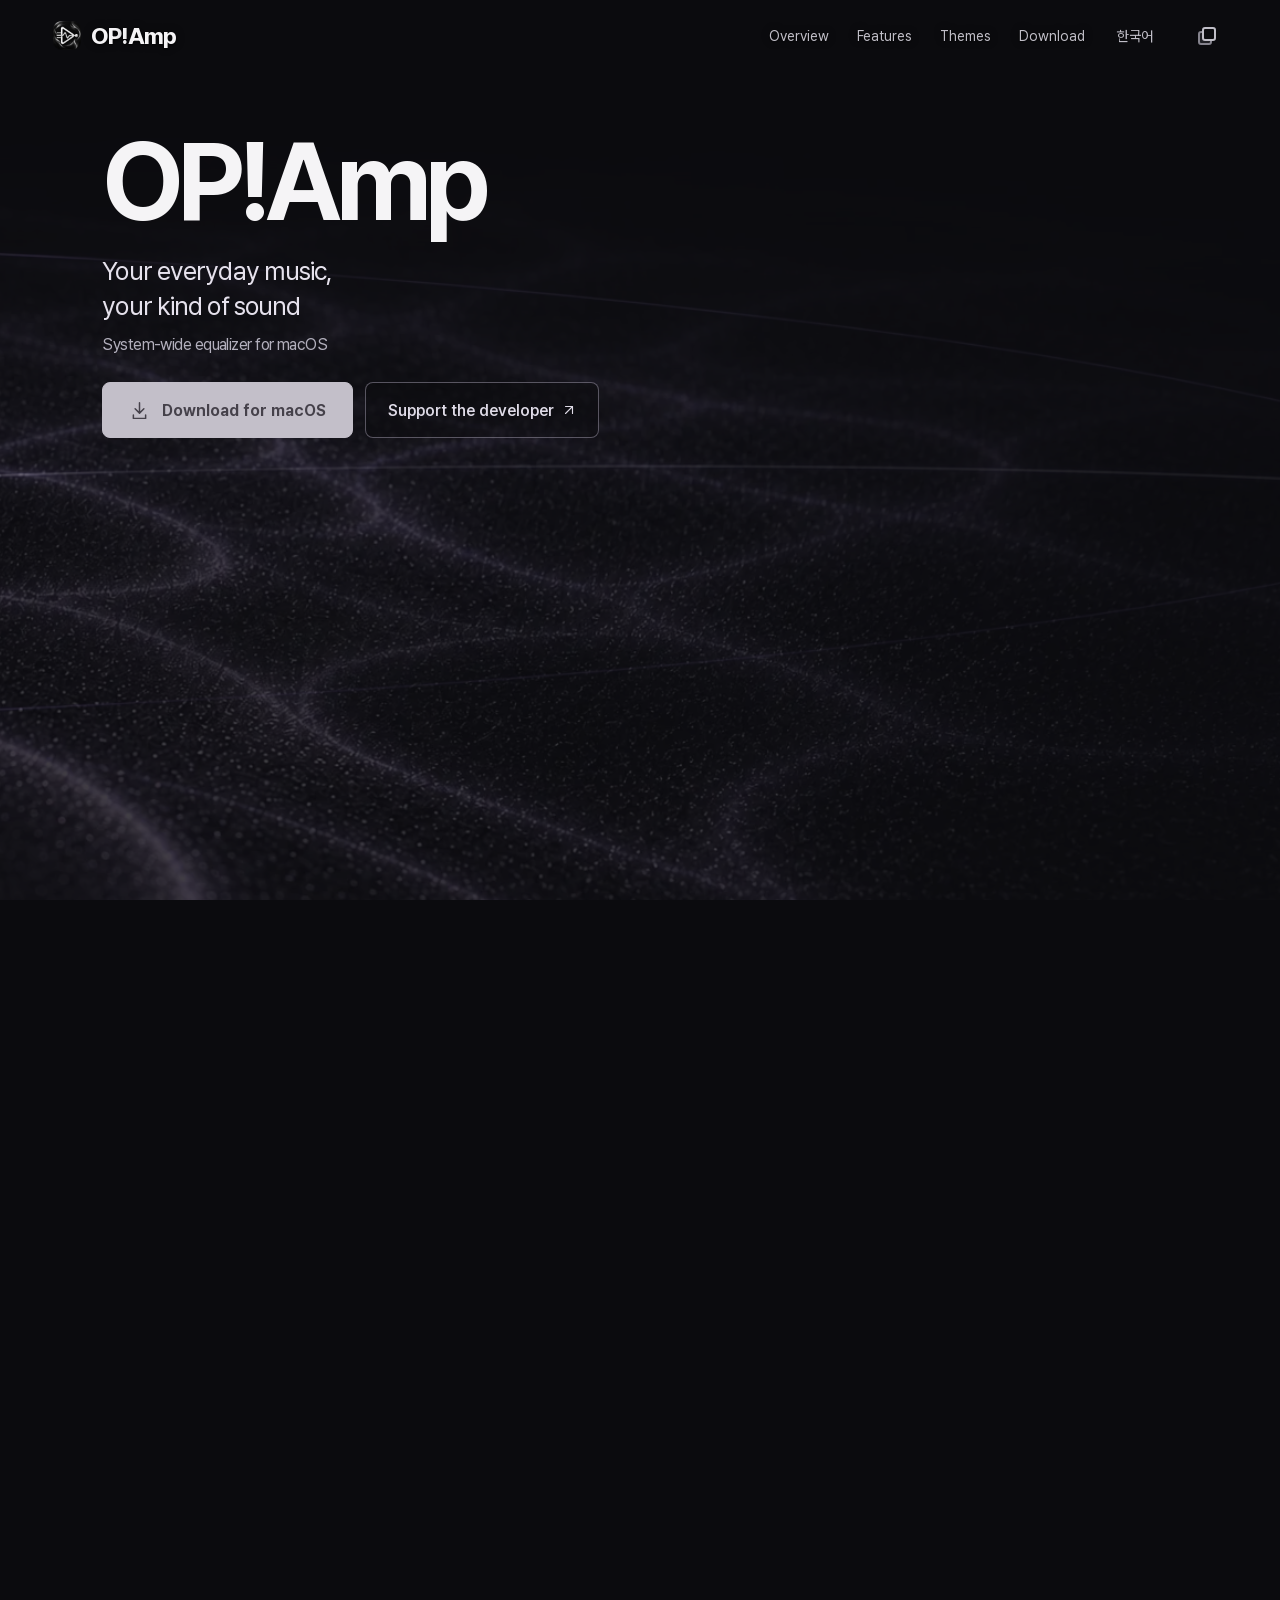
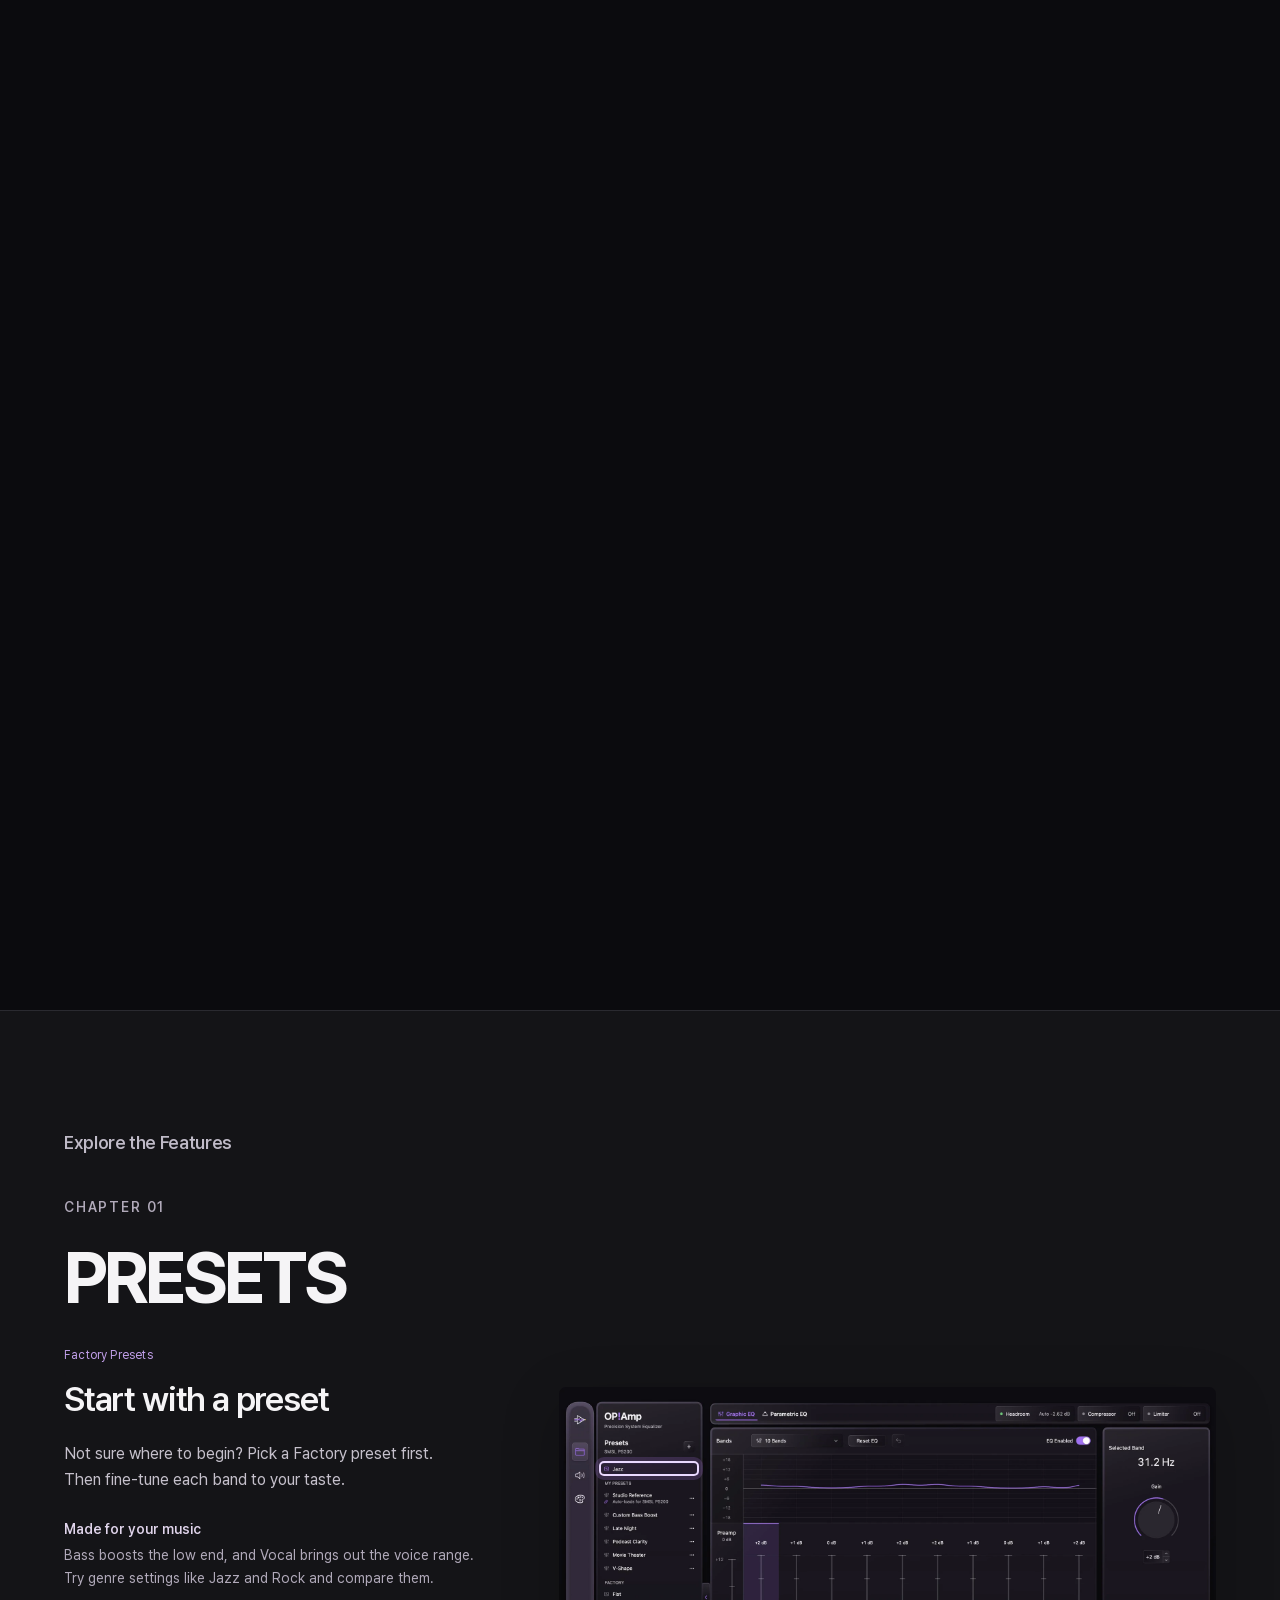
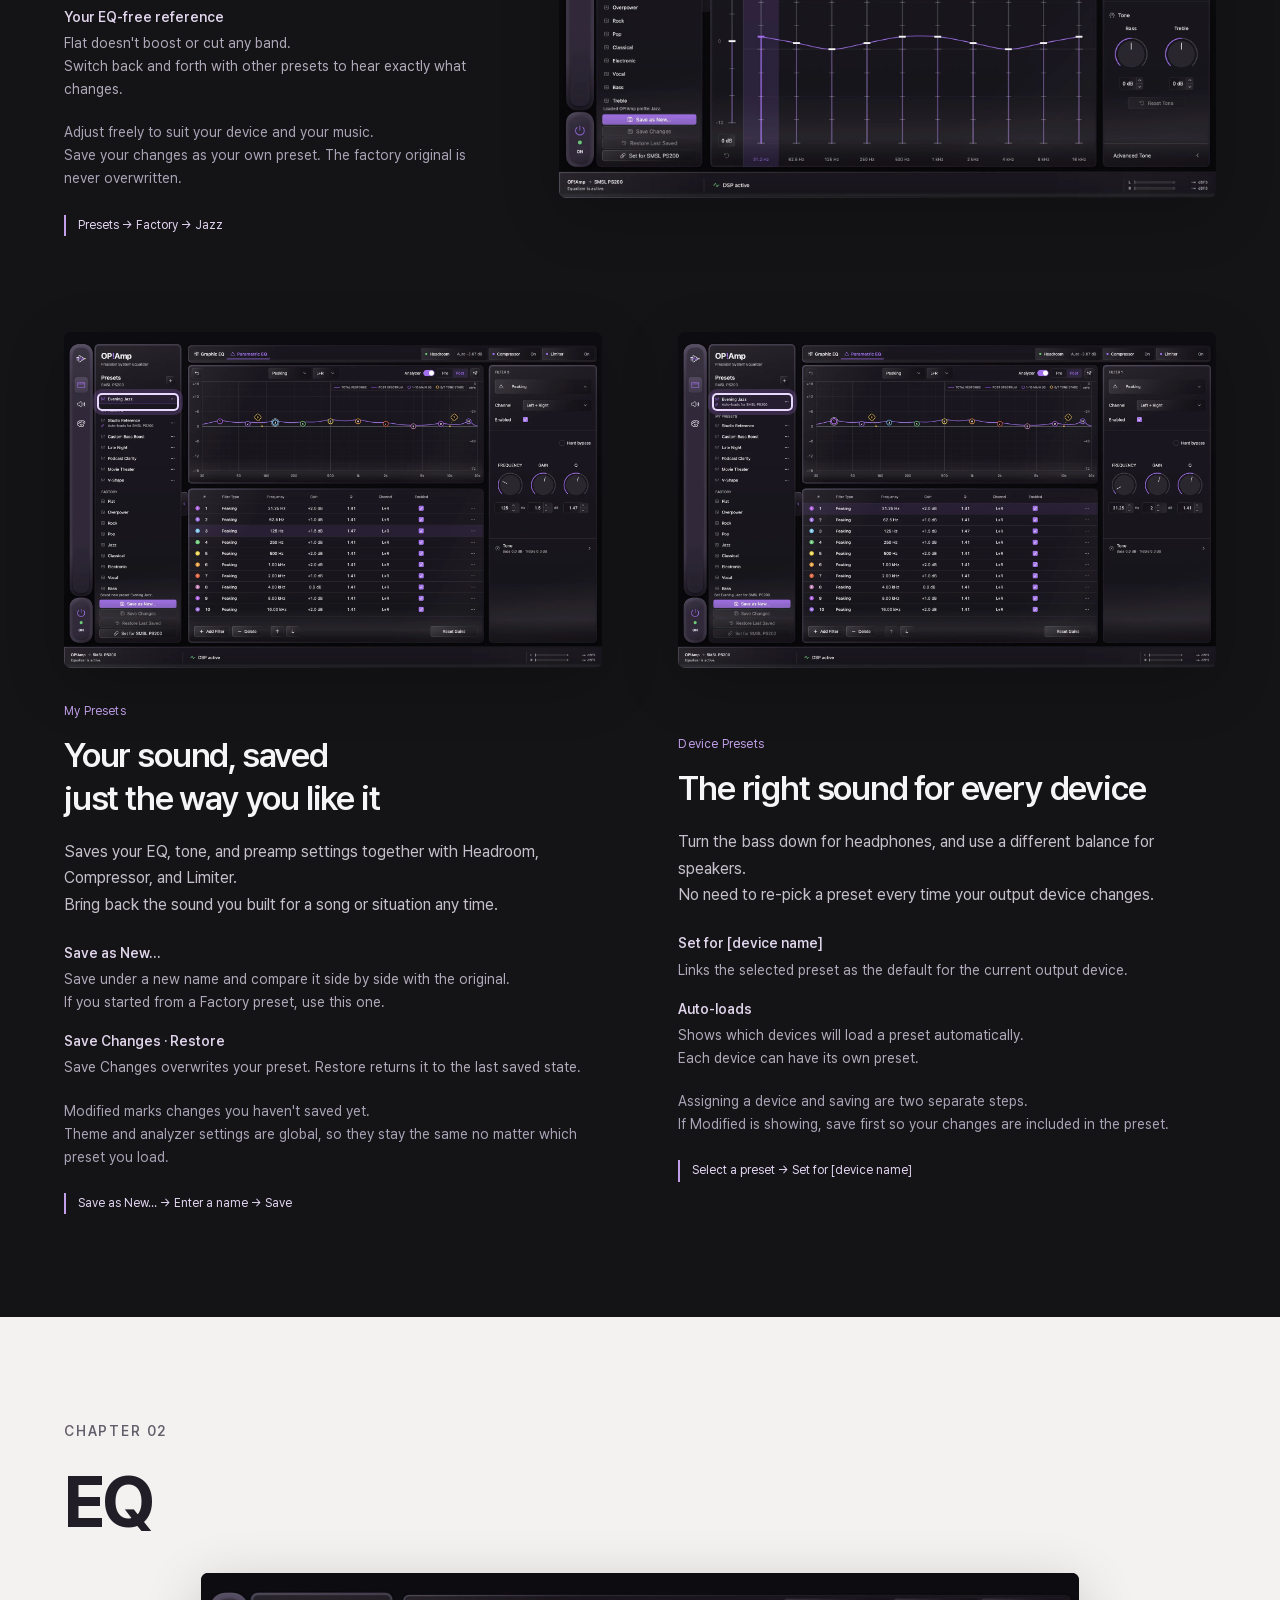
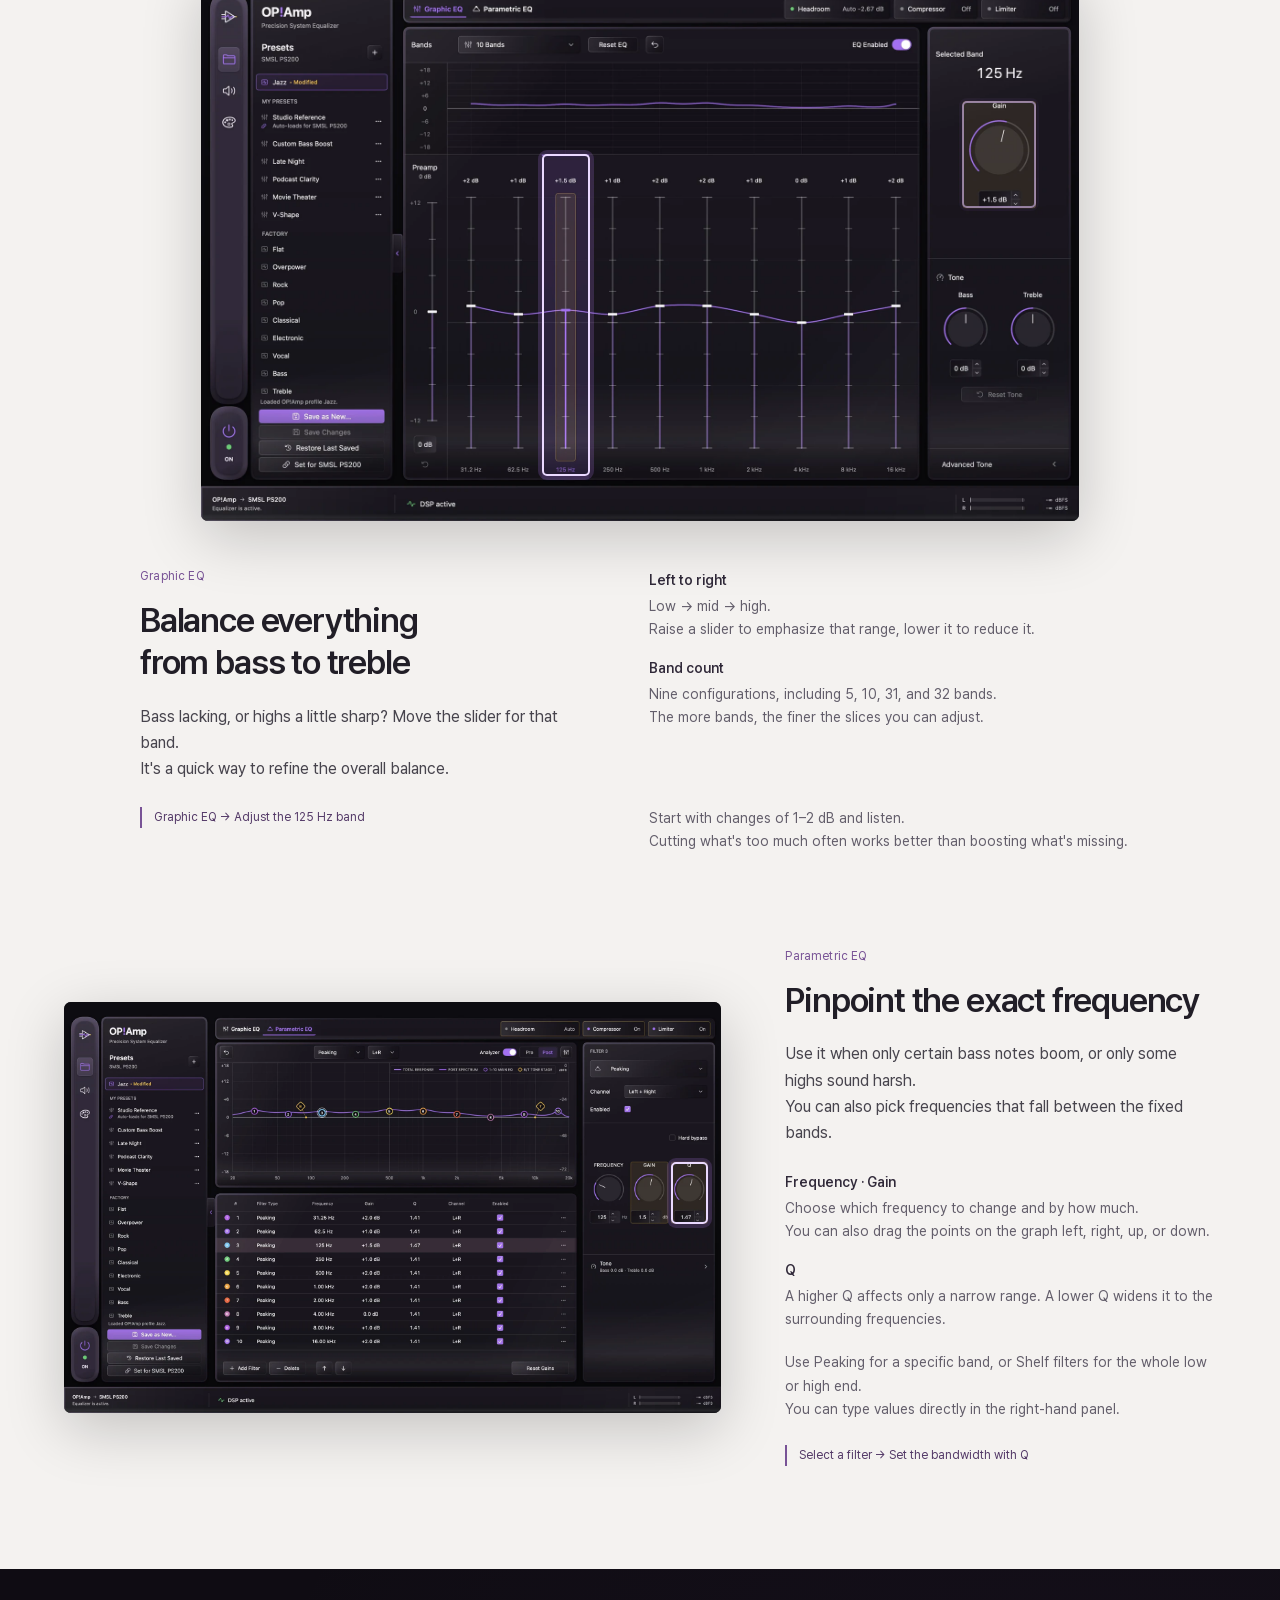
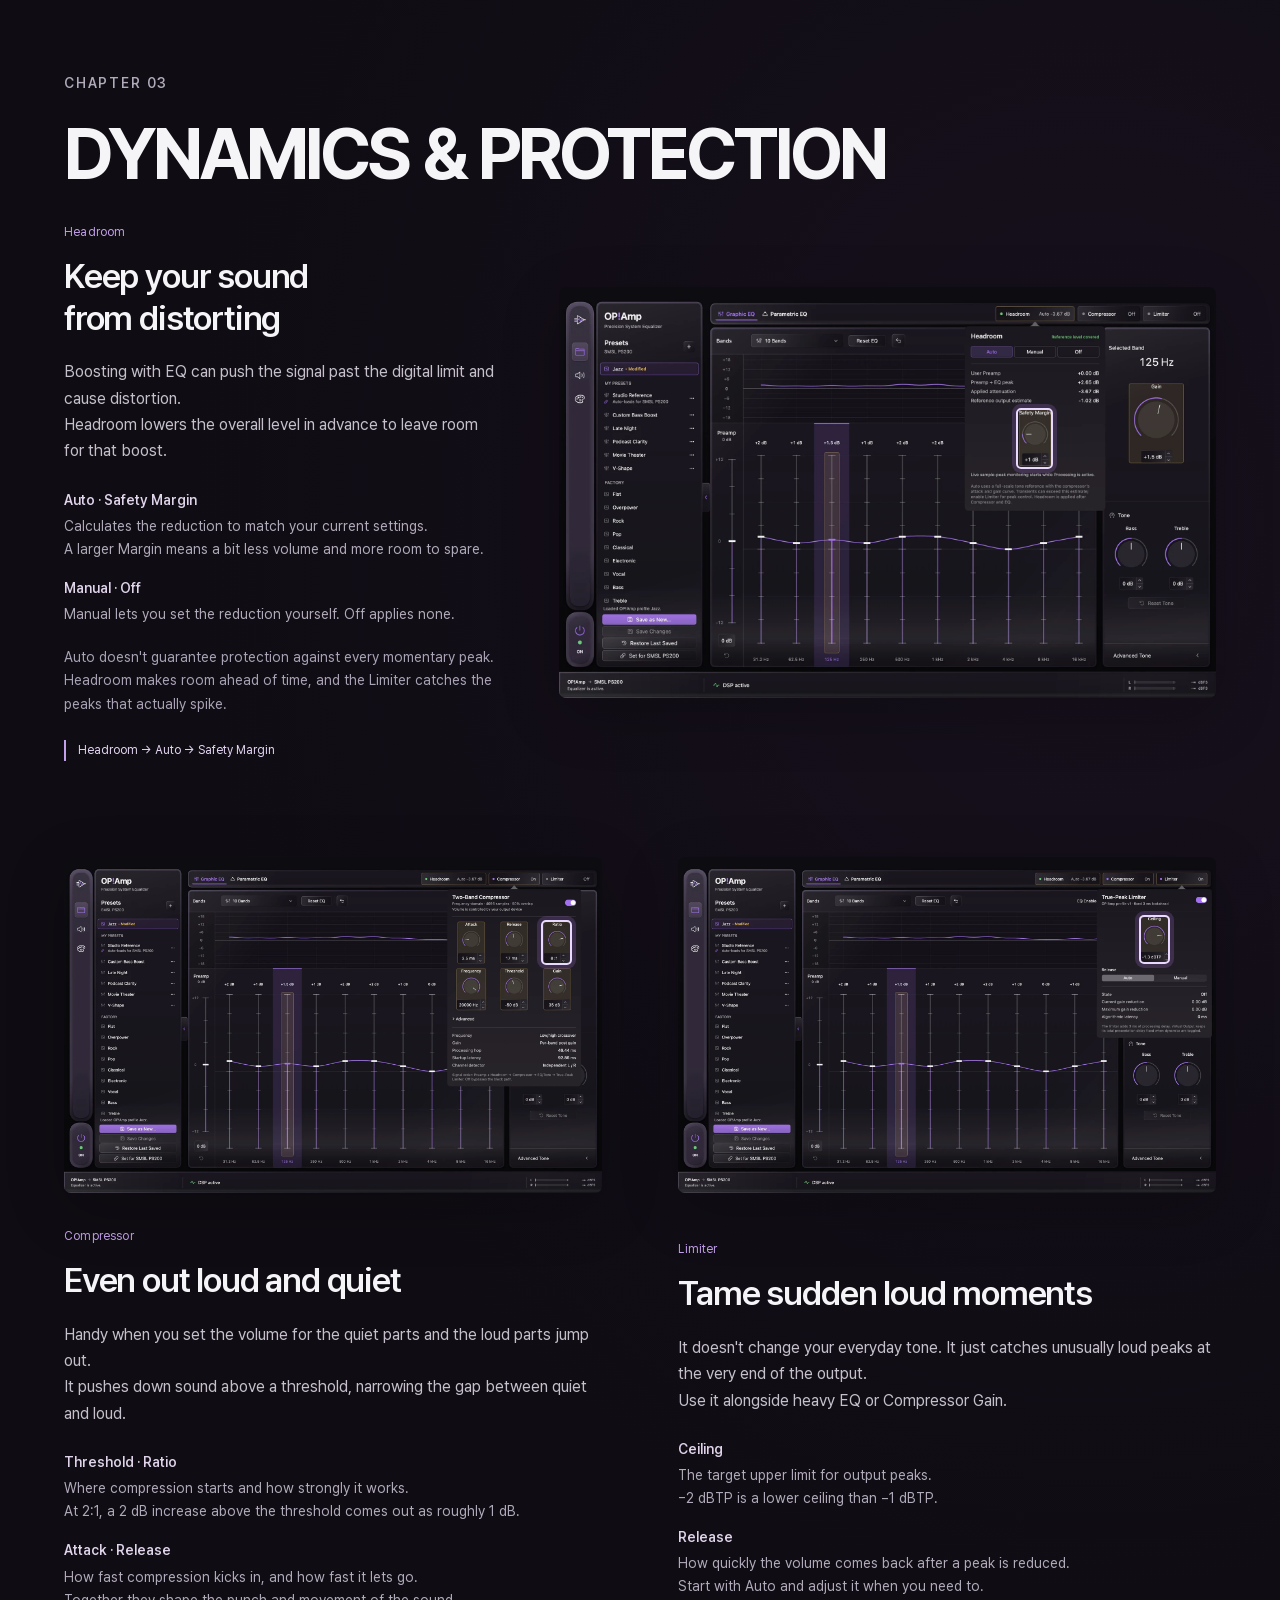
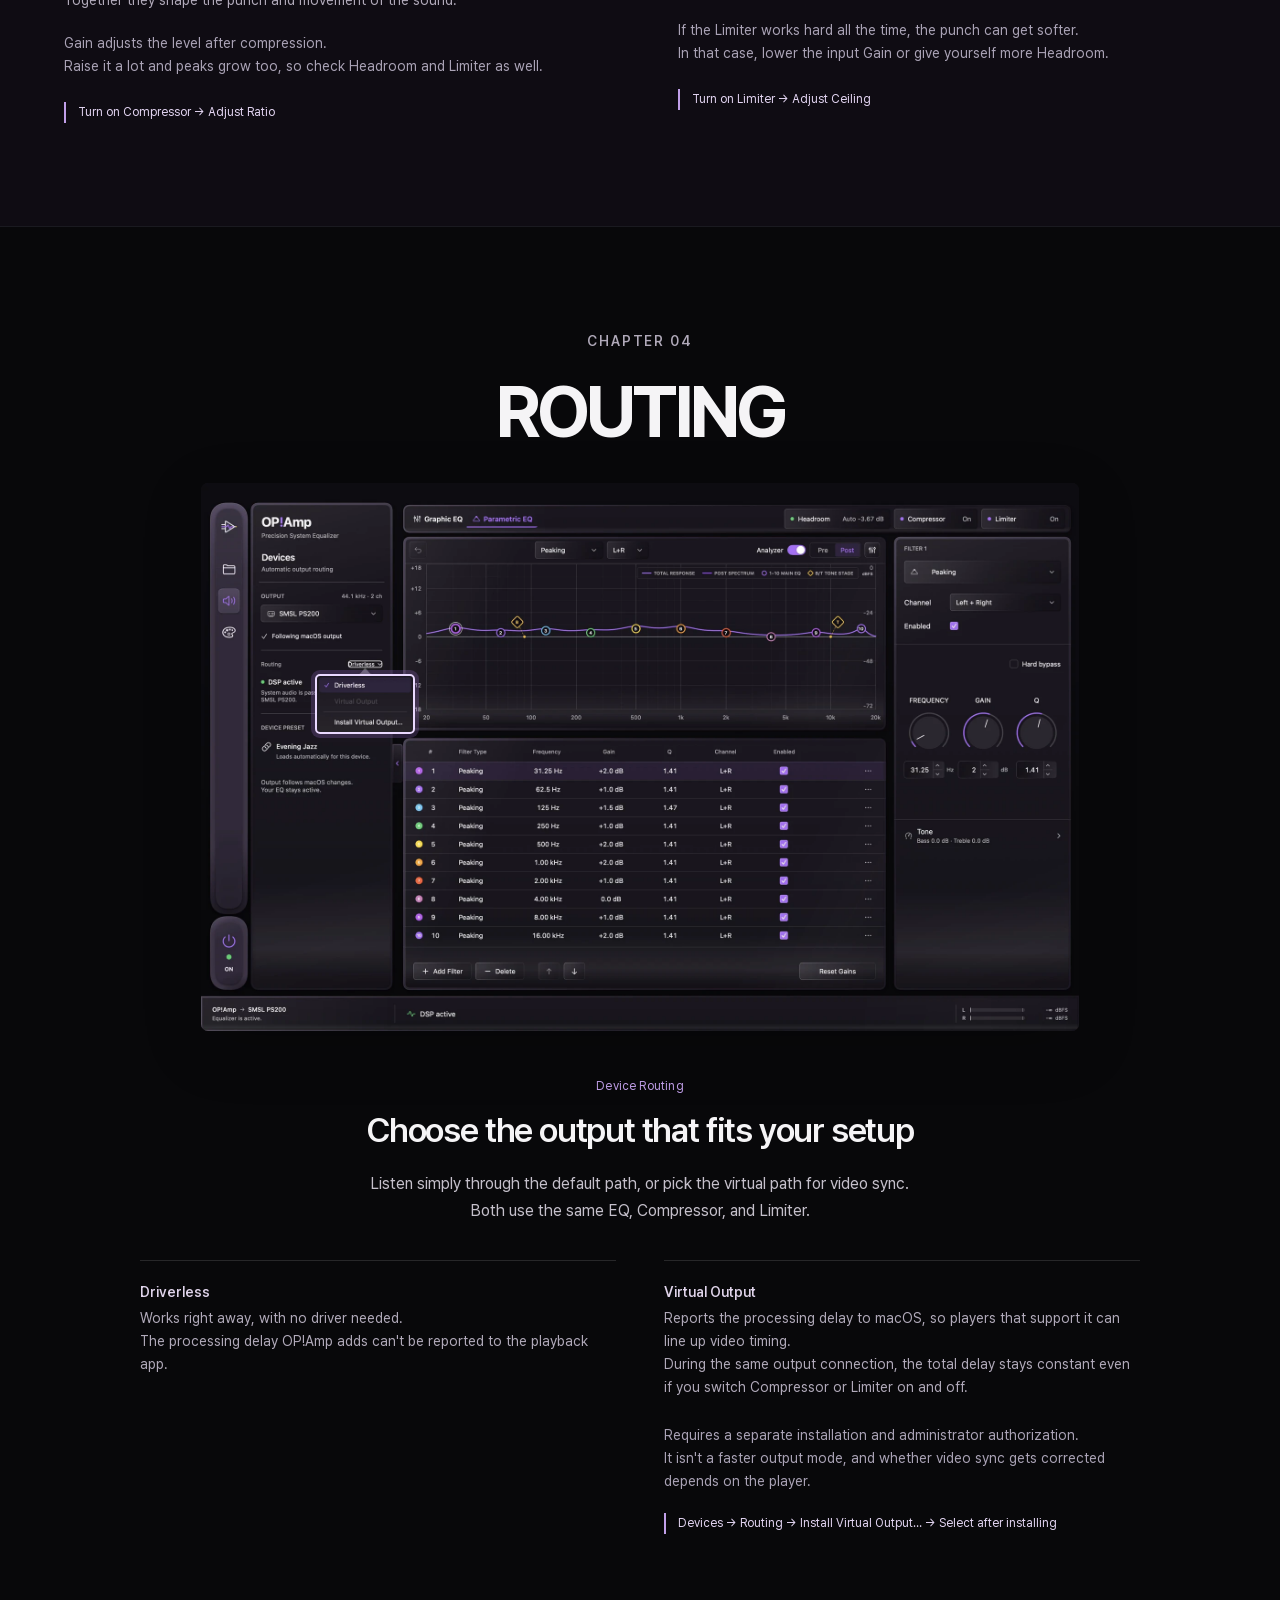
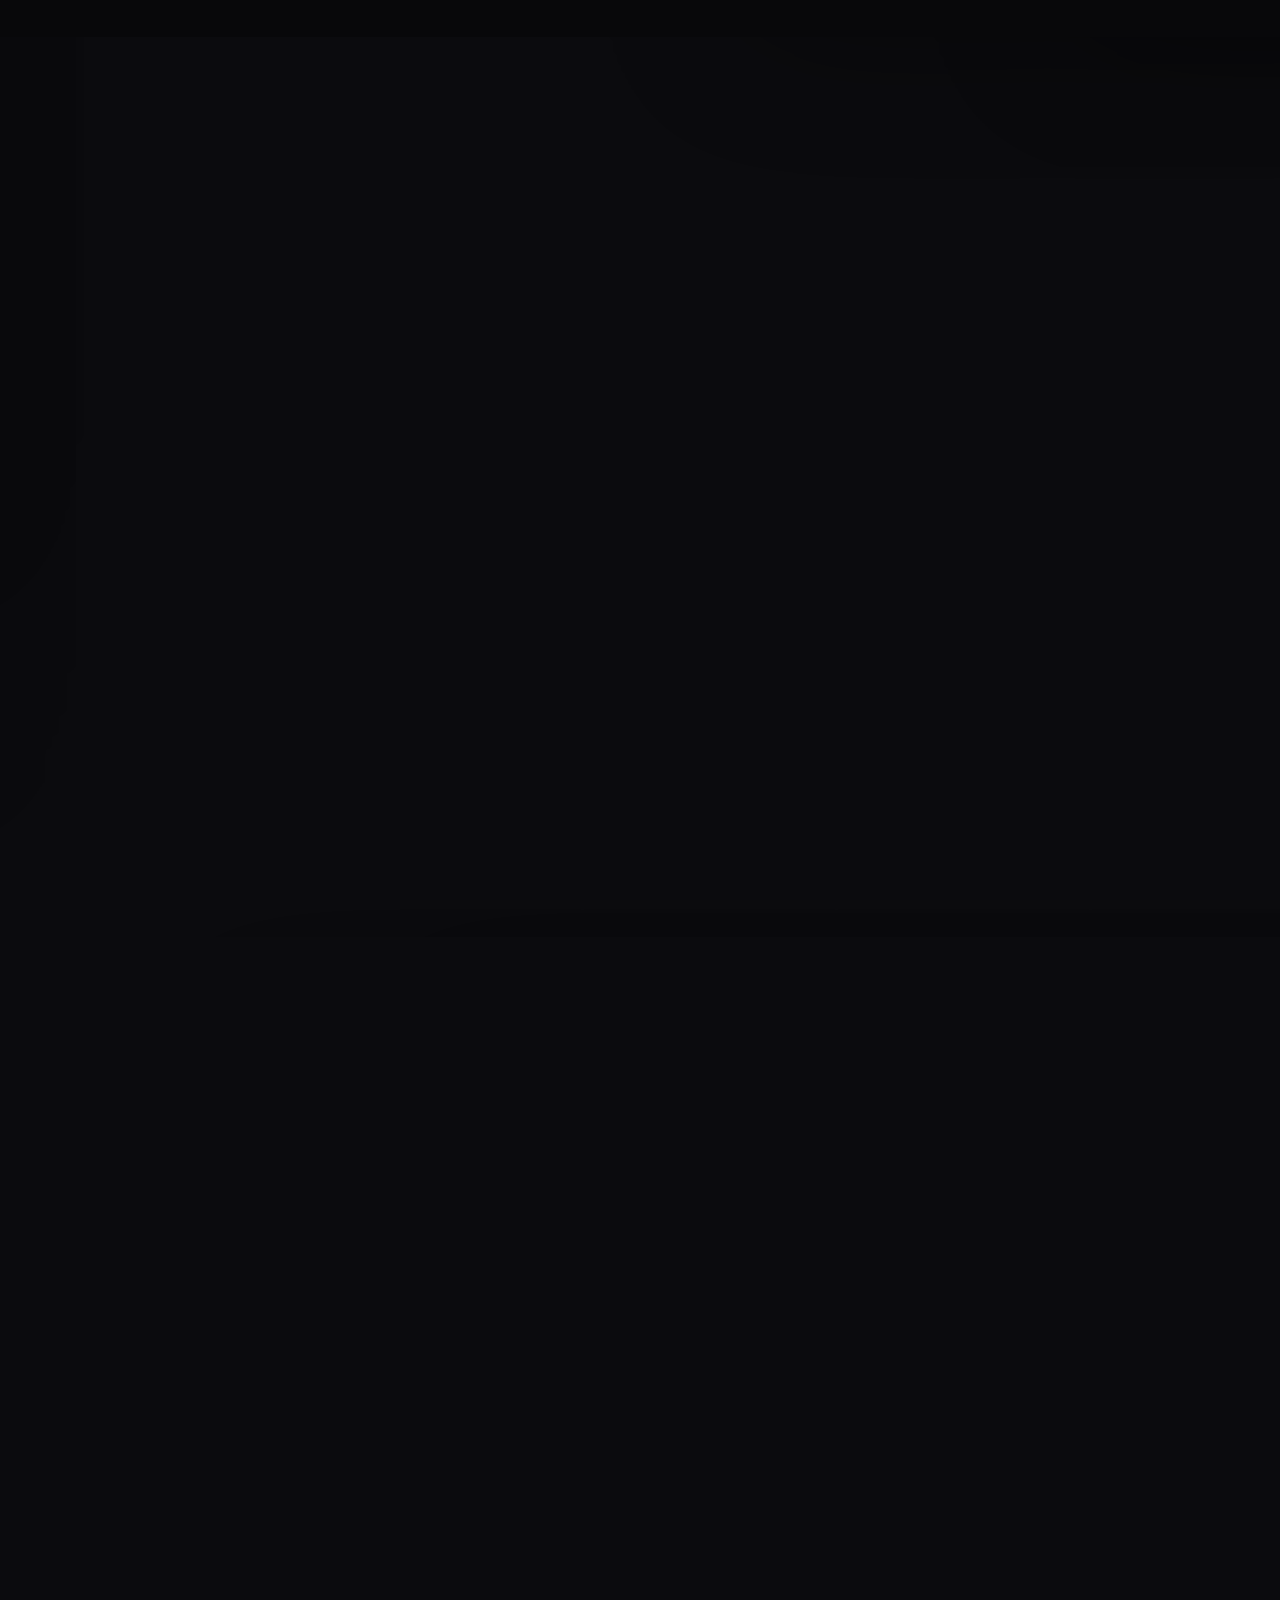
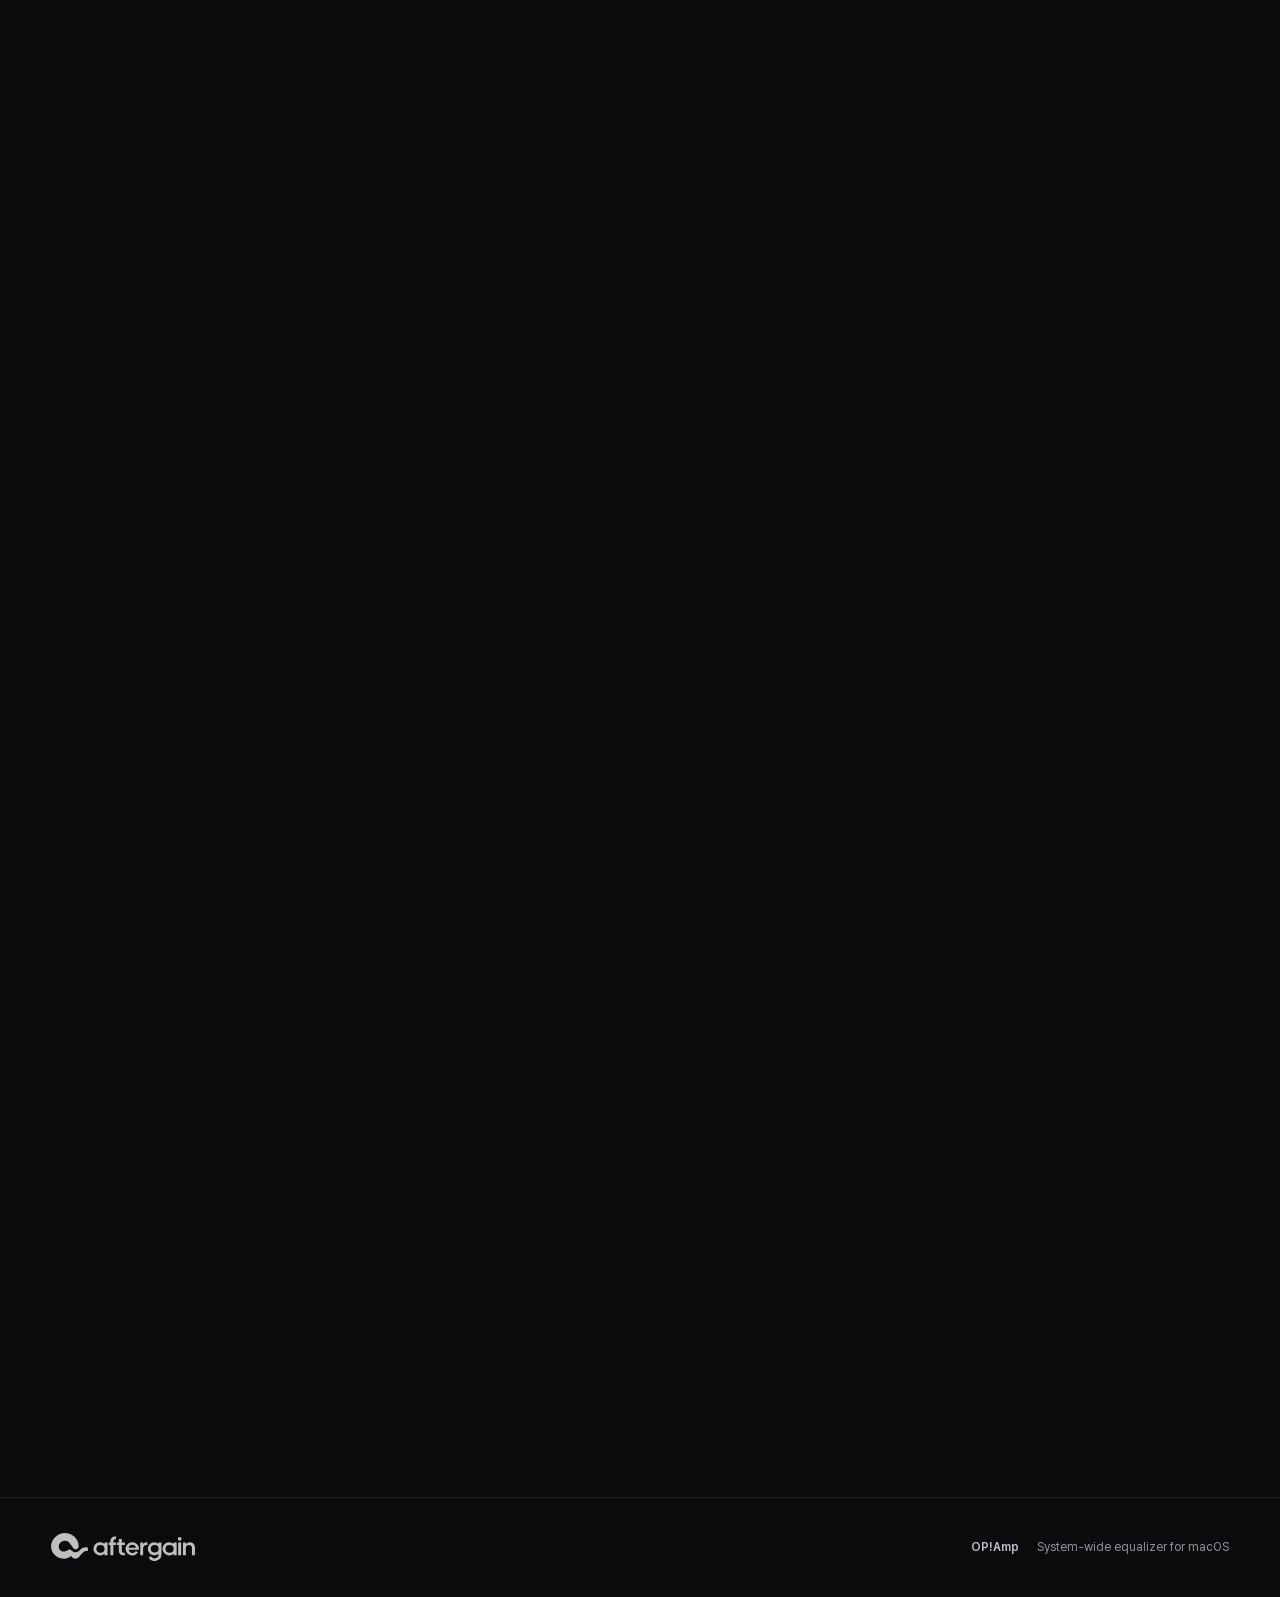
==== index.html @ 23841395 "Publish compiled OP!Amp landing for GitHub Pages" ====
<!doctype html>
<html lang="ko">
  <head>
    <meta charset="UTF-8" />
    <meta name="viewport" content="width=device-width, initial-scale=1.0" />
    <meta name="robots" content="noindex, nofollow" />
    <meta name="theme-color" content="#0b0b0e" />
    <title>OP!Amp — macOS용 시스템 이퀄라이저</title>
    <script type="module" crossorigin src="/assets/index-DclpsiYo.js"></script>
    <link rel="stylesheet" crossorigin href="/assets/index-VWju_EAY.css">
  </head>
  <body>
    <div id="root"></div>
  </body>
</html>
---- assets/index-VWju_EAY.css ----
.feature-guide{--guide-header-clearance: var(--header-height);--text-chapter: clamp(40px, 5.6vw, 80px);position:relative;background:#141417;border-top:1px solid #2a2a30;padding-top:calc(var(--guide-header-clearance) + 48px);scroll-margin-top:var(--guide-header-clearance);overflow-x:clip}.guide-inner{width:min(1440px,90vw);margin-inline:auto}.guide-topline p{margin:0;font-size:var(--text-label);line-height:24px;font-weight:550;color:#c0bbc8;letter-spacing:-.02em}.guide-chapter{--guide-ink: #f5f4f6;--guide-body: #c5c0cb;--guide-secondary: #b1aaba;--guide-detail: #aaa3b6;--guide-control: #e0d4eb;--guide-accent: #c19fe9;--guide-action: #e3d5f2;--guide-track: #ffffff16;--chapter-edge: clamp(80px, 8vw, 128px);--chapter-lead-gap: 32px;--chapter-row-gap: clamp(80px, 8vw, 96px);position:relative;isolation:isolate;padding-block:var(--chapter-edge);color:var(--guide-ink);scroll-margin-top:var(--guide-header-clearance)}.guide-chapter-presets{padding-top:40px;background:#141417}.guide-chapter-heading{position:relative}.guide-chapter-number{display:block;margin-bottom:20px;font-size:var(--text-ui);line-height:24px;font-weight:550;letter-spacing:.13em;color:var(--guide-secondary)}.guide-chapter-title{margin:0;max-width:22ch;font-size:var(--text-chapter);font-weight:700;line-height:1.08;letter-spacing:-.055em;text-wrap:balance}.guide-chapter-heading [data-entrance]{transition:opacity .6s ease-out,transform .7s cubic-bezier(.22,1,.36,1)}.guide-chapter-heading [data-entrance=pending]{opacity:0;transform:translate(-24px)}.guide-chapter-heading [data-entrance=shown]{opacity:1;transform:none}.guide-chapter-pair{display:grid;grid-template-columns:repeat(2,minmax(0,1fr));gap:clamp(48px,6vw,88px);padding-block:calc(var(--chapter-row-gap) / 2)}.guide-chapter-pair .guide-feature{padding:0}.guide-chapter-block:last-child>.guide-feature,.guide-chapter-pair:last-child{padding-bottom:0}.guide-chapter-eq{--guide-ink: #211e27;--guide-body: #47444d;--guide-secondary: #635e6b;--guide-detail: #635e6b;--guide-control: #302939;--guide-accent: #785396;--guide-action: #543a68;--guide-track: #211e271c;background:#f4f2f0}.guide-chapter-dynamics{background:#0f0c13}.guide-chapter-dynamics:before{content:"";position:absolute;z-index:-1;top:0;right:0;bottom:0;left:0;background:radial-gradient(ellipse at 85% 30%,#79489b12,transparent 60%);pointer-events:none}.guide-chapter-routing{background:#08080a;border-top:1px solid #1a1a20}.guide-chapter-routing .guide-chapter-heading{text-align:center}.guide-chapter-routing .guide-chapter-title{margin-inline:auto}.guide-feature{display:grid;grid-template-columns:minmax(0,.95fr) minmax(0,1.45fr);align-items:center;gap:clamp(36px,5vw,80px);padding-block:calc(var(--chapter-row-gap) / 2);scroll-margin-top:calc(var(--guide-header-clearance) + 24px)}.guide-chapter-block:first-child>.guide-feature,.guide-chapter-pair:first-child{padding-top:var(--chapter-lead-gap)}.guide-feature-reverse{grid-template-columns:minmax(0,1.45fr) minmax(0,.95fr)}.guide-copy{--entrance-x: -44px;--entrance-scale: 1;grid-column:1;grid-row:1;min-width:0;max-width:480px;text-align:left}.guide-feature-reverse .guide-copy{--entrance-x: 44px;grid-column:2}.guide-screen{--entrance-x: 72px;--entrance-scale: .965;grid-column:2;grid-row:1;min-width:0;width:100%;margin:0}.guide-feature-reverse .guide-screen{--entrance-x: -72px;grid-column:1}.guide-feature-stack,.guide-feature-wide{grid-template-columns:minmax(0,1fr);grid-template-areas:"film" "copy";align-items:start;gap:36px}.guide-feature-stack .guide-copy,.guide-feature-wide .guide-copy{grid-area:copy;max-width:none}.guide-feature-stack .guide-screen,.guide-feature-wide .guide-screen{grid-area:film}.guide-feature-wide{width:min(1000px,100%);margin-inline:auto;gap:48px}@media(min-width:851px){.guide-feature-wide .guide-screen{max-width:calc(max(320px,100svh - var(--guide-header-clearance) - var(--chapter-edge) - var(--text-chapter) * 1.08 - 44px - var(--chapter-lead-gap) - 24px)*1.6);justify-self:center}}.guide-feature-wide .guide-copy{display:grid;grid-template-columns:minmax(0,.95fr) minmax(0,1.05fr);grid-template-areas:"intro controls" "action notes";align-items:start;gap:24px clamp(36px,5vw,80px)}.guide-feature-wide .guide-intro{grid-area:intro}.guide-feature-wide .guide-controls{grid-area:controls;margin:0}.guide-feature-wide .guide-detail{grid-area:notes;margin:0}.guide-feature-wide .guide-action{grid-area:action;margin:0}.guide-chapter-routing .guide-copy{grid-template-areas:"intro intro" "controls controls";row-gap:36px}.guide-chapter-routing .guide-intro{width:min(760px,100%);margin-inline:auto;text-align:center}.guide-chapter-routing .guide-controls{grid-template-columns:repeat(2,minmax(0,1fr));gap:48px}.guide-chapter-routing .guide-controls>div{border-top:1px solid #ffffff20;padding-top:20px}.guide-output-notes{margin-top:24px}.guide-chapter-routing .guide-output-notes .guide-detail{margin:0}.guide-chapter-routing .guide-output-notes .guide-action{margin-top:20px}.guide-feature [data-entrance]{transition:opacity .65s ease-out,transform .65s cubic-bezier(.22,1,.36,1)}.guide-feature [data-entrance=pending]{opacity:0;transform:translate(var(--entrance-x)) scale(var(--entrance-scale))}.guide-feature [data-entrance=shown]{opacity:1;transform:translate(0) scale(1)}.motion-disabled .guide-feature [data-entrance]{opacity:1;transform:none;transition:none}.guide-step-label{color:var(--guide-accent);font-size:var(--text-caption);letter-spacing:.015em;margin-bottom:16px}.guide-copy h3{font-size:var(--text-title);font-weight:580;line-height:1.25;letter-spacing:-.055em;word-break:keep-all;margin:0 0 20px}.guide-description,.guide-detail,.guide-controls dd{white-space:pre-line}.guide-description{font-size:var(--text-body);color:var(--guide-body);line-height:1.65;word-break:keep-all;margin:0}.guide-controls{display:grid;gap:16px;margin:24px 0 0;font-size:var(--text-ui);line-height:1.65;word-break:keep-all}.guide-controls dt{color:var(--guide-control);font-weight:550;margin-bottom:3px}.guide-controls dd{color:var(--guide-secondary);margin:0}.guide-detail{margin:20px 0 0;font-size:var(--text-ui);line-height:1.65;word-break:keep-all;color:var(--guide-detail)}.guide-action{margin:24px 0 0;border-left:2px solid var(--guide-accent);padding-left:12px;font-size:var(--text-caption);color:var(--guide-action);line-height:1.8;word-break:keep-all}.guide-playback{display:flex;align-items:center;min-height:12px;padding-top:8px}.guide-playback[hidden]{display:none}.guide-playback progress{-webkit-appearance:none;-moz-appearance:none;appearance:none;flex:1;min-width:0;height:3px;border:0;border-radius:2px;overflow:hidden;background:var(--guide-track);accent-color:var(--guide-accent)}.guide-playback progress::-webkit-progress-bar{background:var(--guide-track)}.guide-playback progress::-webkit-progress-value{background:var(--guide-accent)}.guide-playback progress::-moz-progress-bar{background:var(--guide-accent)}.guide-loader{position:absolute;left:calc(50% - 10px);top:calc(50% - 10px);width:20px;height:20px;border:2px solid #ffffff26;border-top-color:#d4b8f5;border-radius:50%;animation:guide-loading .8s linear infinite;pointer-events:none}@keyframes guide-loading{to{transform:rotate(360deg)}}.guide-film{position:relative;aspect-ratio:8 / 5;width:100%;background:#141218;overflow:hidden;border-radius:7px;box-shadow:0 16px 60px #0003}.guide-film img,.guide-film video{display:block;width:100%;height:100%;object-fit:contain}.guide-film video{position:absolute;top:0;right:0;bottom:0;left:0;opacity:0}.guide-film video.ready{opacity:1}.guide-transport{position:absolute;z-index:2;left:50%;top:50%;transform:translate(-50%,-50%);display:grid;place-items:center;width:68px;height:68px;padding:0;border:1px solid #ffffff65;border-radius:50%;color:#fff;background:#141218e6;box-shadow:0 4px 24px #0005;cursor:pointer}.guide-transport svg{width:28px;height:28px}.guide-transport[data-playing=true]{left:12px;top:auto;bottom:12px;transform:none;width:44px;height:44px;opacity:0;pointer-events:none}.guide-transport[data-playing=true] svg{width:18px;height:18px}.guide-film:hover .guide-transport,.guide-film:focus-within .guide-transport{opacity:1;pointer-events:auto}.guide-transport:focus-visible{outline:2px solid #ead9ff;outline-offset:4px}@media(hover:none){.guide-transport[data-playing=true]{opacity:1;pointer-events:auto}}.motion-disabled .guide-loader{animation:none}.guide-focus{position:absolute;pointer-events:none;opacity:0;border:2px solid #ead9ff;border-radius:5px;box-shadow:0 0 0 4px #b179ef32;transition:opacity .16s,left .22s,top .22s,width .22s,height .22s}.motion-disabled .guide-focus{transition:none}.guide-focus-secondary{opacity:.6;border-color:#d5b8f2;box-shadow:0 0 0 3px #b179ef18}@media(max-width:1024px){.guide-chapter-pair{grid-template-columns:minmax(0,1fr);gap:var(--chapter-row-gap)}.guide-feature-stack{grid-template-columns:minmax(0,.95fr) minmax(0,1.45fr);grid-template-areas:"copy film";align-items:center;gap:36px}}@media(max-width:850px){.feature-guide{padding-top:calc(var(--guide-header-clearance) + 32px)}.guide-chapter{--chapter-edge: 80px;--chapter-lead-gap: 24px}.guide-feature,.guide-feature-reverse{display:flex;flex-direction:column;align-items:stretch;gap:36px}.guide-copy,.guide-feature-reverse .guide-copy{--entrance-x: -24px;max-width:none}.guide-screen,.guide-feature-reverse .guide-screen{--entrance-x: 32px}.guide-feature-wide .guide-copy{display:block}.guide-feature-wide .guide-controls,.guide-feature-wide .guide-detail{margin-top:20px}.guide-feature-wide .guide-action{margin-top:24px}.guide-chapter-routing .guide-intro,.guide-chapter-routing .guide-chapter-heading{text-align:left}.guide-chapter-routing .guide-controls{grid-template-columns:minmax(0,1fr);gap:24px}.guide-step-label{margin-bottom:12px}.guide-copy h3{margin-bottom:16px}.guide-controls{gap:14px;margin-top:20px}}@media(max-width:700px){.feature-guide{--guide-header-clearance: 96px}}@media(prefers-reduced-motion:reduce){.guide-feature [data-entrance],.guide-chapter-heading [data-entrance]{opacity:1;transform:none;transition:none}.guide-loader{animation:none}.guide-focus{transition:none}}.motion-disabled .guide-chapter-heading [data-entrance]{opacity:1;transform:none;transition:none}@font-face{font-family:Pretendard;src:url(/assets/PretendardVariable.woff2) format("woff2");font-weight:100 900;font-display:swap}:root{--header-height: 72px;font-family:Pretendard,-apple-system,BlinkMacSystemFont,sans-serif;color:#f5f4f6;background:#0b0b0e;font-synthesis:none;-webkit-font-smoothing:antialiased}:root{--text-caption: 12px;--text-ui: 14px;--text-body: 16px;--text-label: 18px;--text-title: clamp(28px, 2.65vw, 40px)}*{box-sizing:border-box}body{margin:0;min-width:300px;word-break:keep-all;overflow-wrap:anywhere}[data-entrance]{transition:opacity .52s ease-out,transform .52s cubic-bezier(.2,.7,.2,1)}[data-entrance=pending]{opacity:0;transform:translateY(24px)}[data-entrance=shown]{opacity:1;transform:translateY(0)}.motion-disabled [data-entrance]{opacity:1;transform:none;transition:none}button,a{-webkit-tap-highlight-color:transparent;touch-action:manipulation}button{font:inherit}a{color:inherit;text-decoration:none}button:focus-visible,a:focus-visible{outline:2px solid #d2a7ff;outline-offset:6px}button:disabled{cursor:default}.site-header{position:fixed;z-index:20;top:0;left:0;width:100%;height:var(--header-height);padding:0 4vw;display:flex;justify-content:space-between;align-items:center;gap:24px;background:transparent;text-shadow:0 1px 3px #000c,0 0 8px #0006}.wordmark{display:inline-flex;align-items:center;gap:8px;flex-shrink:0;min-height:44px;white-space:nowrap;font-size:23px;font-weight:750;letter-spacing:-.9px}.wordmark-icon{position:relative;display:block;width:32px;height:32px;flex-shrink:0}.wordmark-icon img{position:absolute;top:0;right:0;bottom:0;left:0;display:block;width:100%;height:100%;object-fit:contain}.wordmark-icon .icon-default{opacity:var(--icon-default, 0)}.wordmark-icon .icon-violet{opacity:var(--icon-violet, 0)}.wordmark-icon .icon-scarlet{opacity:var(--icon-scarlet, 0)}.wordmark-icon .icon-ivory{opacity:var(--icon-ivory, 0)}.wordmark-icon .icon-cobalt{opacity:var(--icon-cobalt, 0)}.wordmark-icon .icon-emerald{opacity:var(--icon-emerald, 0)}.wordmark-accent{display:inline-grid}.wordmark-accent>span{grid-area:1 / 1}.site-header nav{display:flex;align-items:center;gap:28px;flex-shrink:0;white-space:nowrap;font-size:var(--text-ui)}.site-header nav a{min-height:44px;display:flex;align-items:center;padding:10px 0;color:#c0bec7}.site-header nav a:hover{color:#fff}.language-toggle{border:0;background:transparent;color:#c0bec7;padding:10px 4px;min-height:44px;cursor:pointer;font-size:var(--text-ui)}.language-toggle:hover{color:#fff}.site-header[data-surface=light]{color:#211e27;text-shadow:none}.site-header[data-surface=light] nav a,.site-header[data-surface=light] .language-toggle,.site-header[data-surface=light] .motion-toggle{color:#504a59}.site-header[data-surface=light] nav a:hover,.site-header[data-surface=light] .language-toggle:hover,.site-header[data-surface=light] .motion-toggle:hover:not(:disabled){color:#211e27}.site-header[data-surface=light] .wordmark-icon{filter:brightness(.4)}.site-header[data-surface=light] .motion-layer-bg{stroke:#88818e;fill:#d9d5de}.site-header[data-surface=light] .motion-layer-fg{fill:#f4f2f0}html[lang=en] .hero-copy{max-width:24ch}html[lang=en] .guide-copy h3{letter-spacing:-.035em;text-wrap:balance}html[lang=en] .download-section h2{max-width:16ch;text-wrap:balance}@media(max-width:700px){.site-header{flex-wrap:wrap;height:auto;min-height:96px;padding-block:6px;gap:0}.site-header nav{width:100%;justify-content:space-between}.site-header .wordmark{min-height:36px}}.motion-toggle{display:grid;place-items:center;width:44px;height:44px;padding:0;flex-shrink:0;border:0;color:#c0bec7;background:transparent;border-radius:8px;cursor:pointer}.motion-toggle svg{width:24px;height:24px}.motion-toggle:hover:not(:disabled){color:#fff}.motion-toggle:disabled{cursor:default}.motion-layer-bg{stroke:#85838d;fill:#202025}.motion-layer-fg{stroke:currentColor;fill:#0b0b0e}.motion-pause-mark{opacity:0;transform:scale(.6);transform-origin:12px 12px}.motion-layer-bg,.motion-layer-fg{transition:transform .3s cubic-bezier(.25,1,.5,1)}.motion-pause-mark{transition:opacity .3s cubic-bezier(.25,1,.5,1),transform .3s cubic-bezier(.25,1,.5,1)}.motion-toggle[aria-pressed=true] .motion-layer-bg{transform:translate(2px,-2px)}.motion-toggle[aria-pressed=true] .motion-layer-fg{transform:translate(-2px,2px)}.motion-toggle[aria-pressed=true] .motion-pause-mark{opacity:1;transform:scale(1)}@media(hover:hover){.motion-toggle:hover:not(:disabled) .motion-layer-bg{transform:translate(2px,-2px)}.motion-toggle:hover:not(:disabled) .motion-layer-fg{transform:translate(-2px,2px)}.motion-toggle:hover:not(:disabled) .motion-pause-mark{opacity:1;transform:scale(1)}}@media(prefers-reduced-motion:reduce){.motion-layer-bg,.motion-layer-fg,.motion-pause-mark{transition:none}}.scroll-scene{position:relative;height:240svh}.hero{height:290svh}.scene-sticky{position:sticky;top:0;height:100svh;overflow:clip;isolation:isolate}.hero-composition{position:absolute;top:0;right:0;bottom:0;left:0;z-index:1;transform-origin:50% 50%}.hero-atmosphere{position:absolute;top:0;right:0;bottom:0;left:0;z-index:0;pointer-events:none;overflow:hidden}.atmosphere-fallback,.atmosphere-canvas{position:absolute;top:0;right:0;bottom:0;left:0;width:100%;height:100%}.atmosphere-fallback{object-fit:cover;object-position:left bottom;opacity:.4}.atmosphere-canvas{visibility:hidden}.atmosphere-canvas[data-ready=true]{visibility:visible}.hero-composition>.app-stage{position:relative;z-index:1}.hero-heading{position:absolute;z-index:3;top:max(calc(var(--header-height) + 24px),14svh);left:8vw;max-width:84vw;pointer-events:none}.hero-title{transform-origin:left top}.hero-heading h1{font-size:clamp(58px,8.6vw,132px);letter-spacing:-.065em;line-height:1;margin:0 0 18px;font-weight:680}.hero-heading p{font-size:clamp(15px,1.65vw,24px);margin:0;color:#b3b0bd;letter-spacing:-.035em}.hero-heading .hero-copy{color:#e6e2ed;font-size:clamp(20px,2vw,30px);line-height:1.35;text-wrap:balance}.hero-heading .hero-description{margin-top:12px;font-size:var(--text-body)}.hero-actions{display:flex;flex-wrap:wrap;align-items:center;gap:12px;margin-top:28px;pointer-events:auto}.hero-donate{display:inline-flex;justify-content:center;align-items:center;gap:8px;min-height:56px;padding:15px 22px;border:1px solid #aaa3b67a;border-radius:8px;background:#0b0b0e66;color:#dfdbe7;font-size:var(--text-body);font-weight:550;transition:background .16s ease,border-color .16s ease}.hero-donate[href]:hover{background:#e8e5ee12;border-color:#dfdbe7}.hero-donate svg{width:14px;height:14px;flex-shrink:0}.hero-donate:disabled{color:#77717e;border-color:#77717e55}.app-stage{height:100%;display:flex;align-items:center;justify-content:center;padding:16svh 5vw 4svh;perspective:1600px}.product-frame{position:relative;width:min(1160px,84vw);aspect-ratio:2560 / 1546;border-radius:10px;overflow:hidden;background:#19181d;box-shadow:0 26px 90px #0005}.product-frame img,.product-frame video{display:block;width:100%;height:100%;object-fit:cover}.hero-product{--hero-surface-opacity: 0;flex-shrink:0;transform-origin:50% 35%;will-change:transform;background:transparent;box-shadow:none}.hero-surface{position:absolute;top:0;right:0;bottom:0;left:0;opacity:var(--hero-surface-opacity, 1)}.hero-product .shared-spectrum{--spectrum-mix: var(--hero-surface-opacity, 1);filter:contrast(calc(var(--spectrum-mix) / (2 - var(--spectrum-mix)))) brightness(calc(2 - var(--spectrum-mix)))}.hero-product .spectrum-source{width:1px;height:1px}.theme{height:240svh}.theme-sticky{--theme-width: min(680px, 60vw, calc((100svh - var(--header-height) - 210px) * 2560 / 1546 * .65));background:#0b0b0e}.theme-content{position:relative;height:100%}.theme-heading{position:absolute;left:50%;top:50%;transform:translate(-50%,-50%);width:calc(100% - 48px);z-index:7;opacity:.72;color:#efedf2;text-align:center;pointer-events:none}.theme-stage{position:absolute;top:0;right:0;bottom:0;left:0;isolation:isolate;width:100%;height:100%}.theme-window{position:absolute;left:50%;top:50%;width:var(--theme-width);margin:0;transform:translate(-50%,-50%);transform-origin:center;will-change:transform}.theme-window .theme-product{width:100%;box-shadow:0 18px 50px #0006,0 0 0 1px #ffffff12}.theme-window .theme-product:after{content:"";position:absolute;top:0;right:0;bottom:0;left:0;z-index:2;background:#000;opacity:var(--theme-shade, 0);pointer-events:none}.spectrum-source{position:absolute;left:0;top:0;width:1px;height:1px;opacity:0;pointer-events:none}.shared-spectrum{position:absolute;left:calc(210 / 2560 * 100%);top:calc(165 / 1546 * 100%);width:calc(1770 / 2560 * 100%);height:calc(460 / 1546 * 100%);pointer-events:none}.recorded-meter{position:absolute;left:85.9375%;top:calc(1460 / 1546 * 100%);width:13.4375%;height:calc(70 / 1546 * 100%);pointer-events:none;visibility:hidden;-webkit-mask-image:linear-gradient(to right,transparent,#000 2.4%,#000 97.6%,transparent),linear-gradient(to bottom,transparent,#000 11.5%,#000 88.5%,transparent);mask-image:linear-gradient(to right,transparent,#000 2.4%,#000 97.6%,transparent),linear-gradient(to bottom,transparent,#000 11.5%,#000 88.5%,transparent);-webkit-mask-composite:source-in;mask-composite:intersect}.recorded-meter[data-rendered=true]{visibility:visible}.theme-glows{position:absolute;top:0;right:0;bottom:0;left:0;pointer-events:none;opacity:var(--theme-entry, 0);-webkit-mask-image:linear-gradient(transparent,#000 25%,#000 75%,transparent);mask-image:linear-gradient(transparent,#000 25%,#000 75%,transparent)}.theme-glows i{position:absolute;top:0;right:0;bottom:0;left:0;background:radial-gradient(ellipse at 50% 58%,var(--glow) 0%,transparent 68%)}.theme-labels{position:relative;display:grid;margin:0;font-size:clamp(36px,min(6.8vw,8svh),92px);line-height:1.1;letter-spacing:-.065em;font-weight:350;pointer-events:none}.theme-name{position:relative;isolation:isolate;display:inline-block;grid-area:1 / 1;white-space:nowrap}.theme-name>span:not(.theme-channel-ghost){color:#eeedf3}.theme-name>span:not(.theme-channel-ghost),.theme-name>strong{position:relative;z-index:1;-webkit-text-stroke:.45px #0008;text-shadow:0 1px 2px #000b,0 0 12px #0008}.theme-name strong{font-weight:800}.theme-name[data-tuning=true]{animation:theme-channel-lock .24s steps(1,end) both}.theme-channel-ghost{position:absolute;top:0;right:0;bottom:0;left:0;z-index:0;opacity:0;pointer-events:none;text-shadow:0 0 4px currentColor}.theme-channel-red{color:red;animation:theme-channel-red .24s steps(1,end) both}.theme-channel-blue{color:#00f;animation:theme-channel-blue .24s steps(1,end) both}@keyframes theme-channel-lock{0%{transform:translate(-2px,1px) skew(-1.5deg);opacity:.82}13%{transform:translate(2px,-1px);opacity:1}29%{transform:translate(-1px,-2px) skew(1deg);opacity:.9}43%{transform:translate(3px,1px);opacity:1}61%{transform:translate(-1px);opacity:.94}78%,to{transform:none;opacity:1}}@keyframes theme-channel-red{0%{clip-path:inset(12% 0 52% 0);transform:translate(-6px,1px);opacity:.9}17%{clip-path:inset(61% 0 16% 0);transform:translate(7px,-2px);opacity:.85}34%{clip-path:inset(27% 0 57% 0);transform:translate(-8px);opacity:1}52%{clip-path:inset(72% 0 13% 0);transform:translate(4px,1px);opacity:.7}69%{clip-path:inset(43% 0 48% 0);transform:translate(-2px);opacity:.45}84%,to{clip-path:inset(0);transform:none;opacity:0}}@keyframes theme-channel-blue{0%{clip-path:inset(52% 0 17% 0);transform:translate(6px,-1px);opacity:1}12%{clip-path:inset(19% 0 62% 0);transform:translate(-5px,2px);opacity:.85}31%{clip-path:inset(68% 0 12% 0);transform:translate(8px);opacity:.95}47%{clip-path:inset(35% 0 49% 0);transform:translate(-6px,-1px);opacity:.8}65%{clip-path:inset(16% 0 74% 0);transform:translate(3px);opacity:.5}84%,to{clip-path:inset(0);transform:none;opacity:0}}.motion-disabled .theme-name,.motion-disabled .theme-channel-ghost{animation:none}.motion-disabled .theme.scroll-scene{height:auto}.motion-disabled .theme-sticky{height:auto;min-height:100svh}.motion-disabled .theme-content{height:auto;display:flex;flex-direction:column;align-items:center;gap:40px;padding:calc(var(--header-height) + 32px) 0 40px}.motion-disabled .theme-heading{position:relative;inset:auto;transform:none;opacity:1}.motion-disabled .theme-stage{position:relative;inset:auto;height:auto;display:grid;grid-template-columns:repeat(3,minmax(0,1fr));gap:32px 24px;width:min(1200px,90%)}.motion-disabled .theme-window{position:relative;inset:auto;width:100%;transform:none!important;will-change:auto}.motion-disabled .theme-window figcaption{margin-top:14px;font-size:var(--text-ui);text-align:center}.download-section{--download-padding: clamp(48px, 8svh, 88px);display:flex;flex-direction:column;align-items:center;justify-content:center;min-height:100svh;min-height:100dvh;padding:var(--download-padding) 24px;padding-top:calc(var(--download-padding) + 2 * var(--download-footer-height, 100px));text-align:center;background:#0b0b0e}.download-icon{display:block;margin-bottom:24px}.download-label{margin:0 0 18px;font-size:var(--text-label);font-weight:550;color:#b3b0bd}.download-section h2{margin:0;font-size:clamp(56px,7vw,92px);line-height:1.05;letter-spacing:-.065em;font-weight:680}.download-description{margin:20px 0 0;color:#b3b0bd;font-size:var(--text-body);letter-spacing:-.025em}.download-actions{margin-top:38px}.download-primary{display:inline-flex;justify-content:center;align-items:center;gap:12px;min-height:56px;padding:15px 26px;border:1px solid #e8e5ee;border-radius:8px;background:#e8e5ee;color:#19171e;font-size:var(--text-body);font-weight:650;transition:background .16s ease,border-color .16s ease}.download-primary[href]:hover{background:#fff;border-color:#fff}.download-primary:disabled{background:#c3bfc9;border-color:#c3bfc9;color:#45414a}.download-primary svg{width:21px;height:21px;flex-shrink:0}.download-meta{margin:13px 0 0;font-size:var(--text-caption);color:#8e8799}.donate-link{display:inline-flex;align-items:center;justify-content:center;gap:7px;min-height:44px;margin-top:27px;padding:8px 12px;border:0;background:transparent;color:#aaa3b6;font-size:var(--text-ui)}.donate-link svg{width:14px;height:14px}.donate-link[href]:hover{color:#eeedf3}.donate-link:disabled{color:#77717e}footer{display:flex;justify-content:space-between;align-items:center;gap:24px;min-height:100px;padding:24px 4vw;border-top:1px solid #242129}.footer-info{display:flex;flex-wrap:wrap;justify-content:flex-end;gap:8px 18px;color:#96939e;font-size:var(--text-caption);line-height:1.6;text-align:right}.footer-info>span:first-child{color:#c0bec7;font-weight:600}.footer-brand{display:block;width:144px;max-width:45vw;height:auto;filter:brightness(0) invert(.75)}.skip-link{position:fixed;top:-100px;left:20px;z-index:30;padding:12px;background:#fff;color:#000}.skip-link:focus{top:16px}.motion-disabled .scroll-scene{height:110svh}.motion-disabled .scene-sticky{position:relative}.motion-disabled .hero-heading{top:max(calc(var(--header-height) + 24px),12svh)}.motion-disabled .hero-heading h1{font-size:clamp(42px,6vw,80px)}.motion-disabled .hero-product{--hero-surface-opacity: 1}@media(min-aspect-ratio:17/10){.hero-product{width:min(1160px,84vw,145svh)}}@media(max-width:700px){:root{--header-height: 64px}.site-header{padding:0 6vw;gap:12px}.wordmark{font-size:21px}.wordmark-icon{width:28px;height:28px}.site-header nav{gap:12px;font-size:var(--text-ui)}.site-header .nav-intro{display:none}.hero-heading{left:7vw;right:7vw;max-width:none;top:max(calc(var(--header-height) + 24px),19svh)}.hero-heading h1{font-size:70px}.hero-heading p{font-size:16px}.product-frame{width:94vw;border-radius:5px}.app-stage{padding:17svh 0 0}.theme-sticky{--theme-width: min(80vw, calc((100svh - var(--header-height) - 200px) * 2560 / 1546 * .65))}.theme-content{gap:24px}.theme-heading{width:94%}.theme-labels{font-size:clamp(32px,8.5vw,56px)}.scroll-scene{height:198svh}.hero{height:248svh}.theme{height:240svh}.motion-disabled .theme-stage{grid-template-columns:repeat(2,minmax(0,1fr));gap:24px 16px}.motion-disabled .theme-window figcaption{font-size:var(--text-ui)}footer{min-height:92px;padding:24px 6vw}}@media(max-width:380px){.site-header{padding-inline:12px;gap:8px}.wordmark{font-size:20px}.site-header nav{gap:8px;font-size:var(--text-ui)}}@media(prefers-reduced-motion:reduce){[data-entrance]{opacity:1;transform:none;transition:none}*,*:before,*:after{scroll-behavior:auto!important}.theme-name,.theme-channel-ghost{animation:none!important}.hero-product{will-change:auto}.download-primary,.hero-donate{transition:none}}
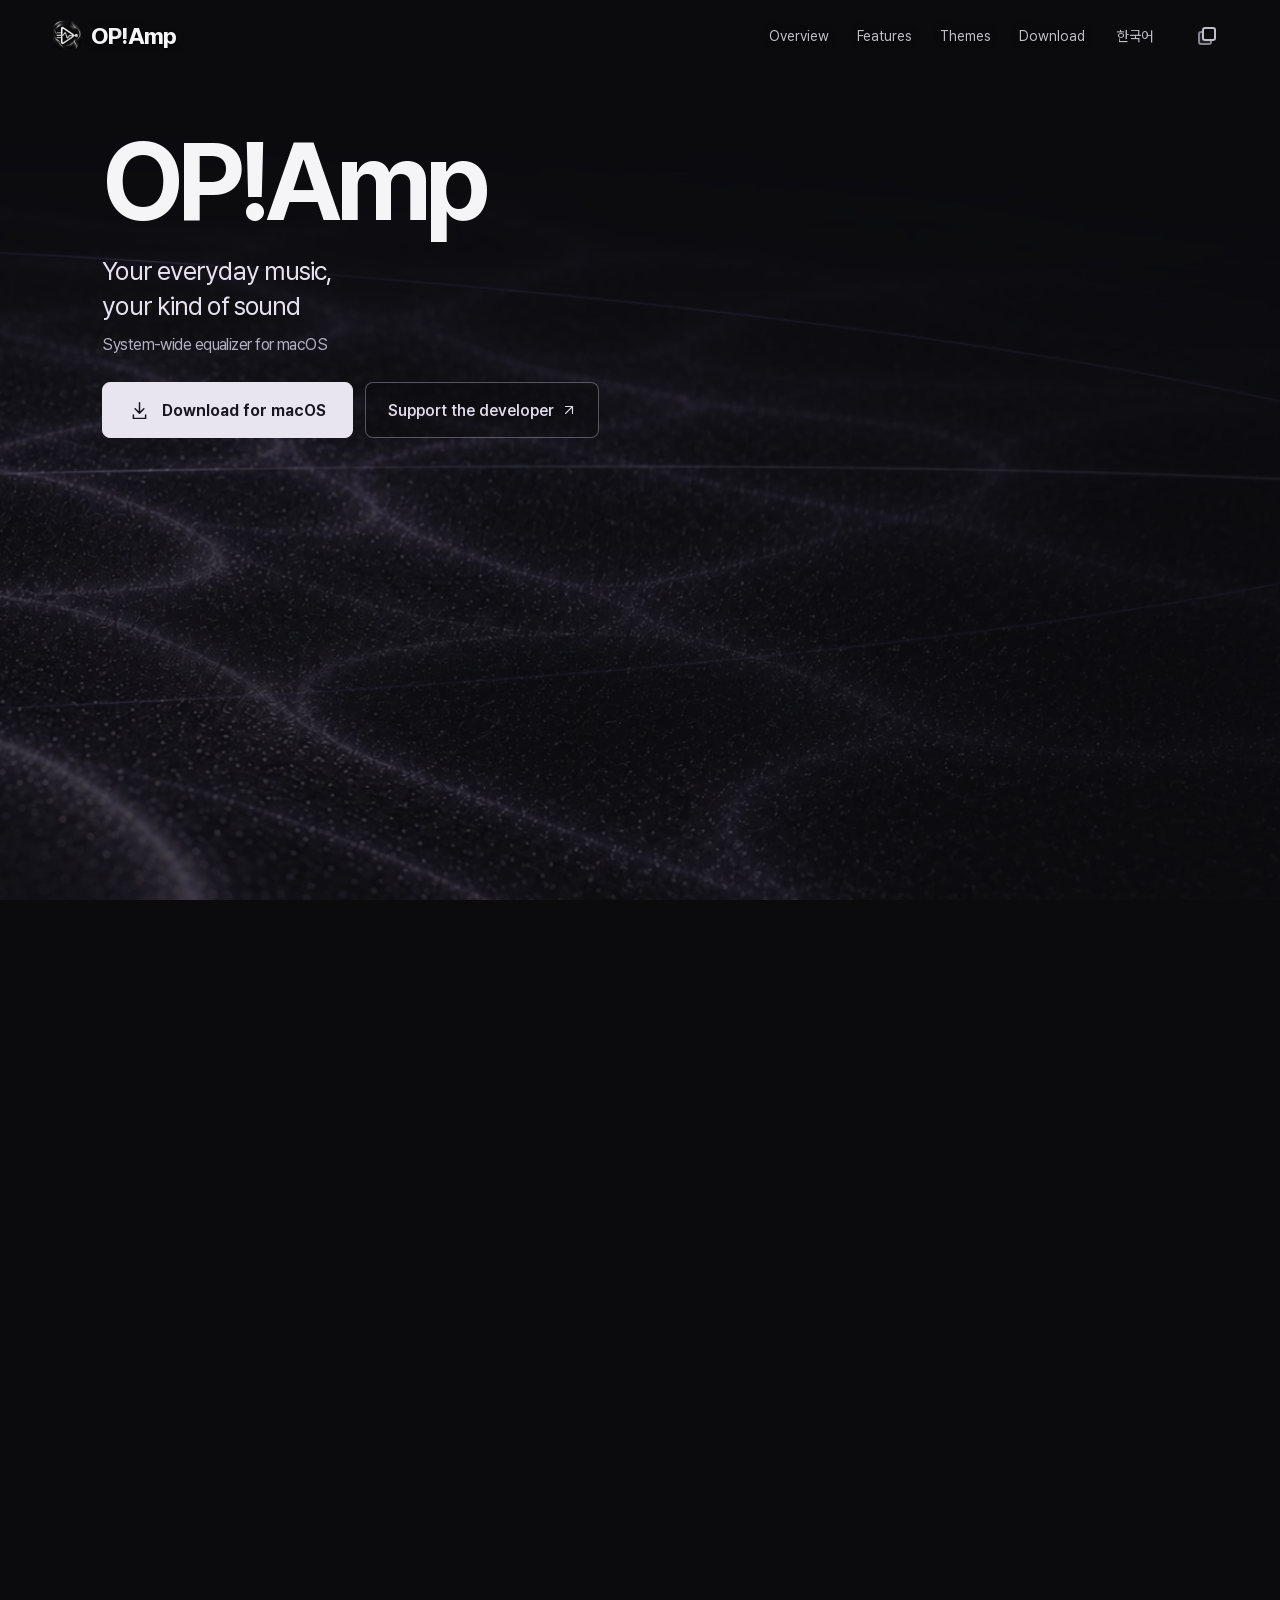
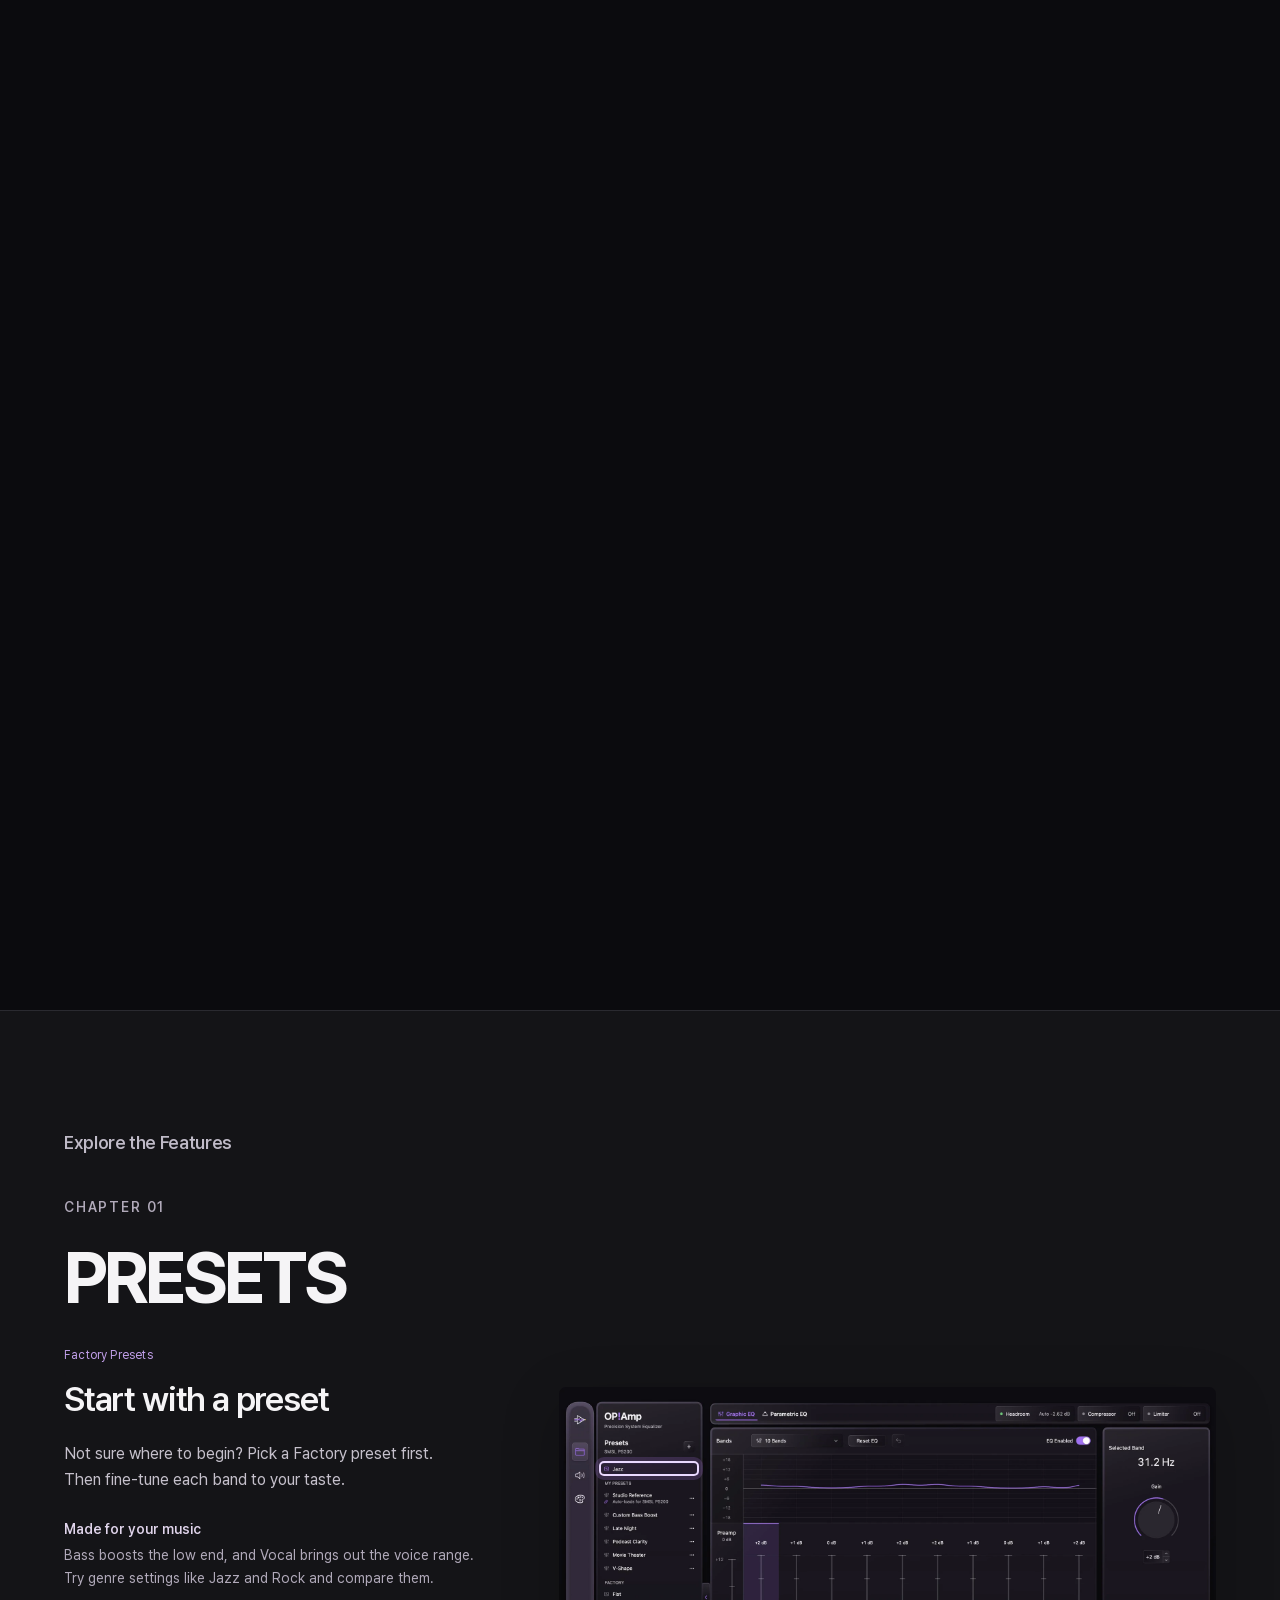
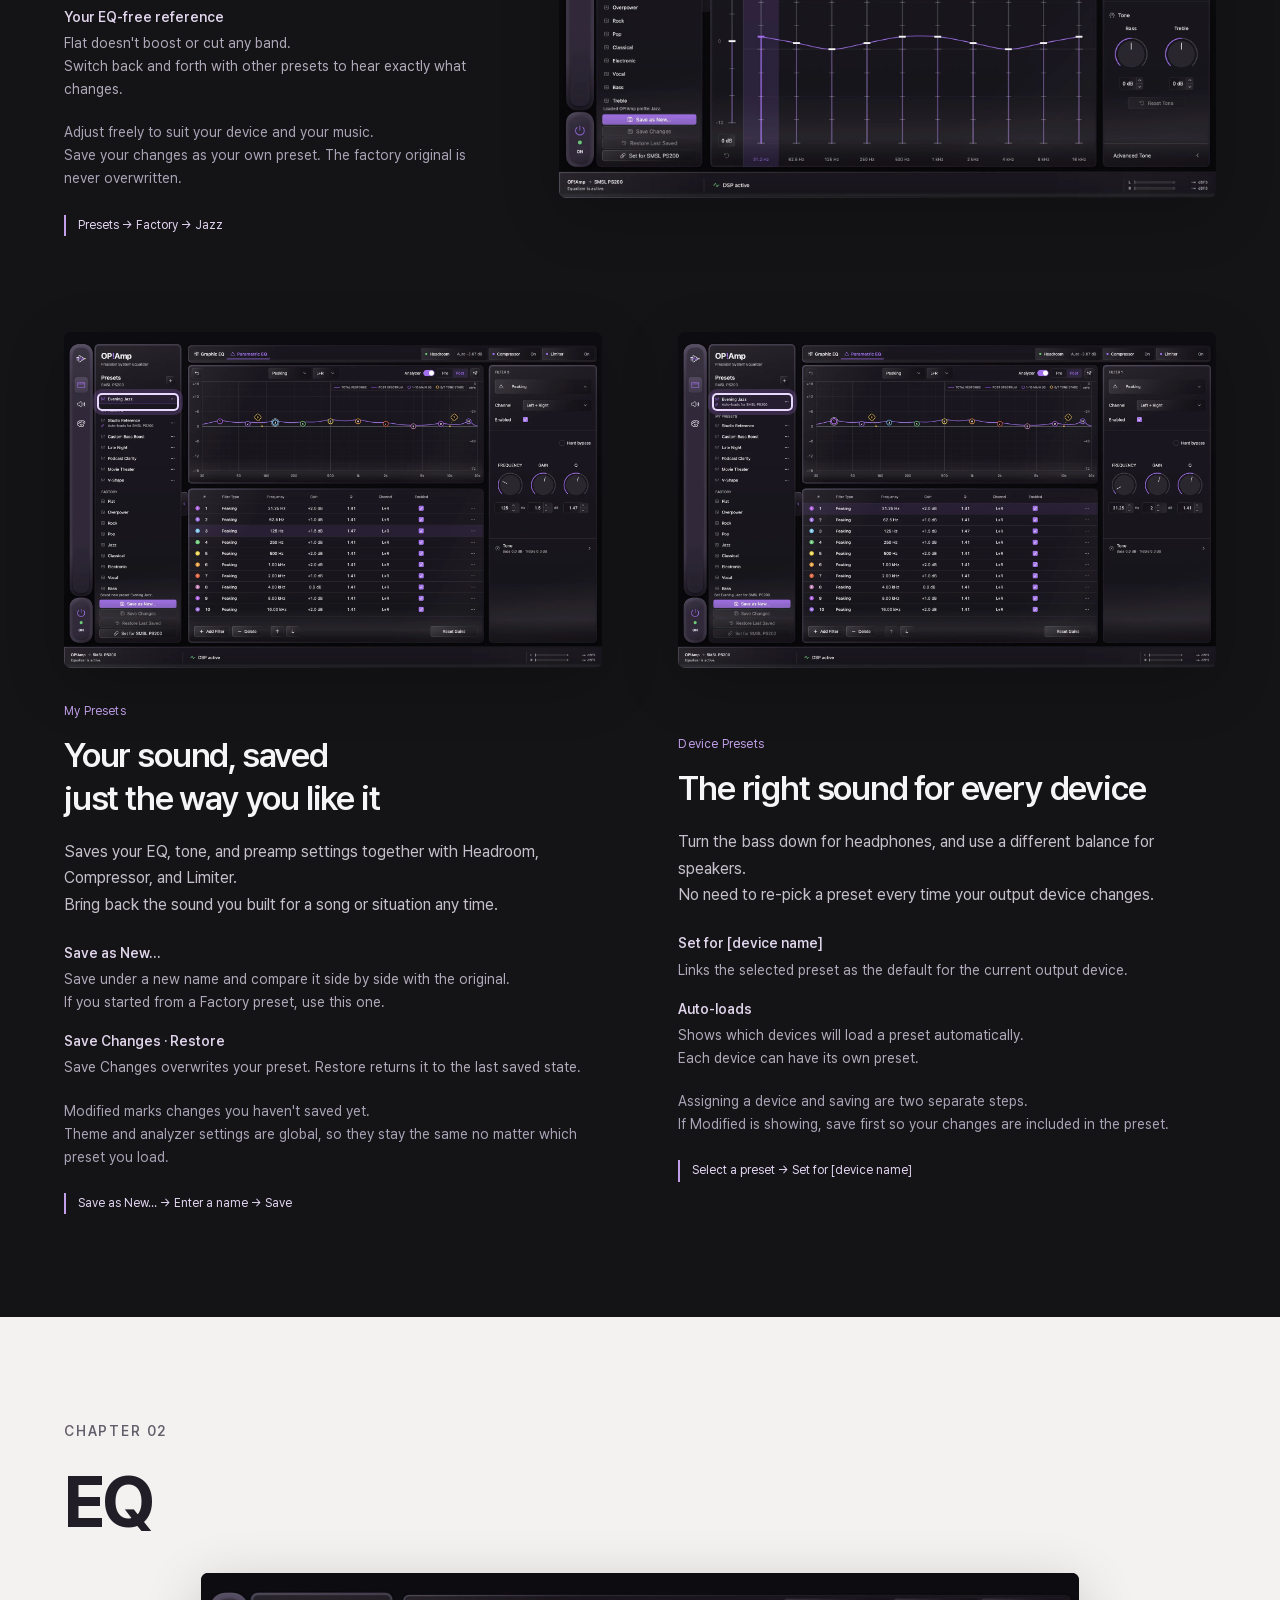
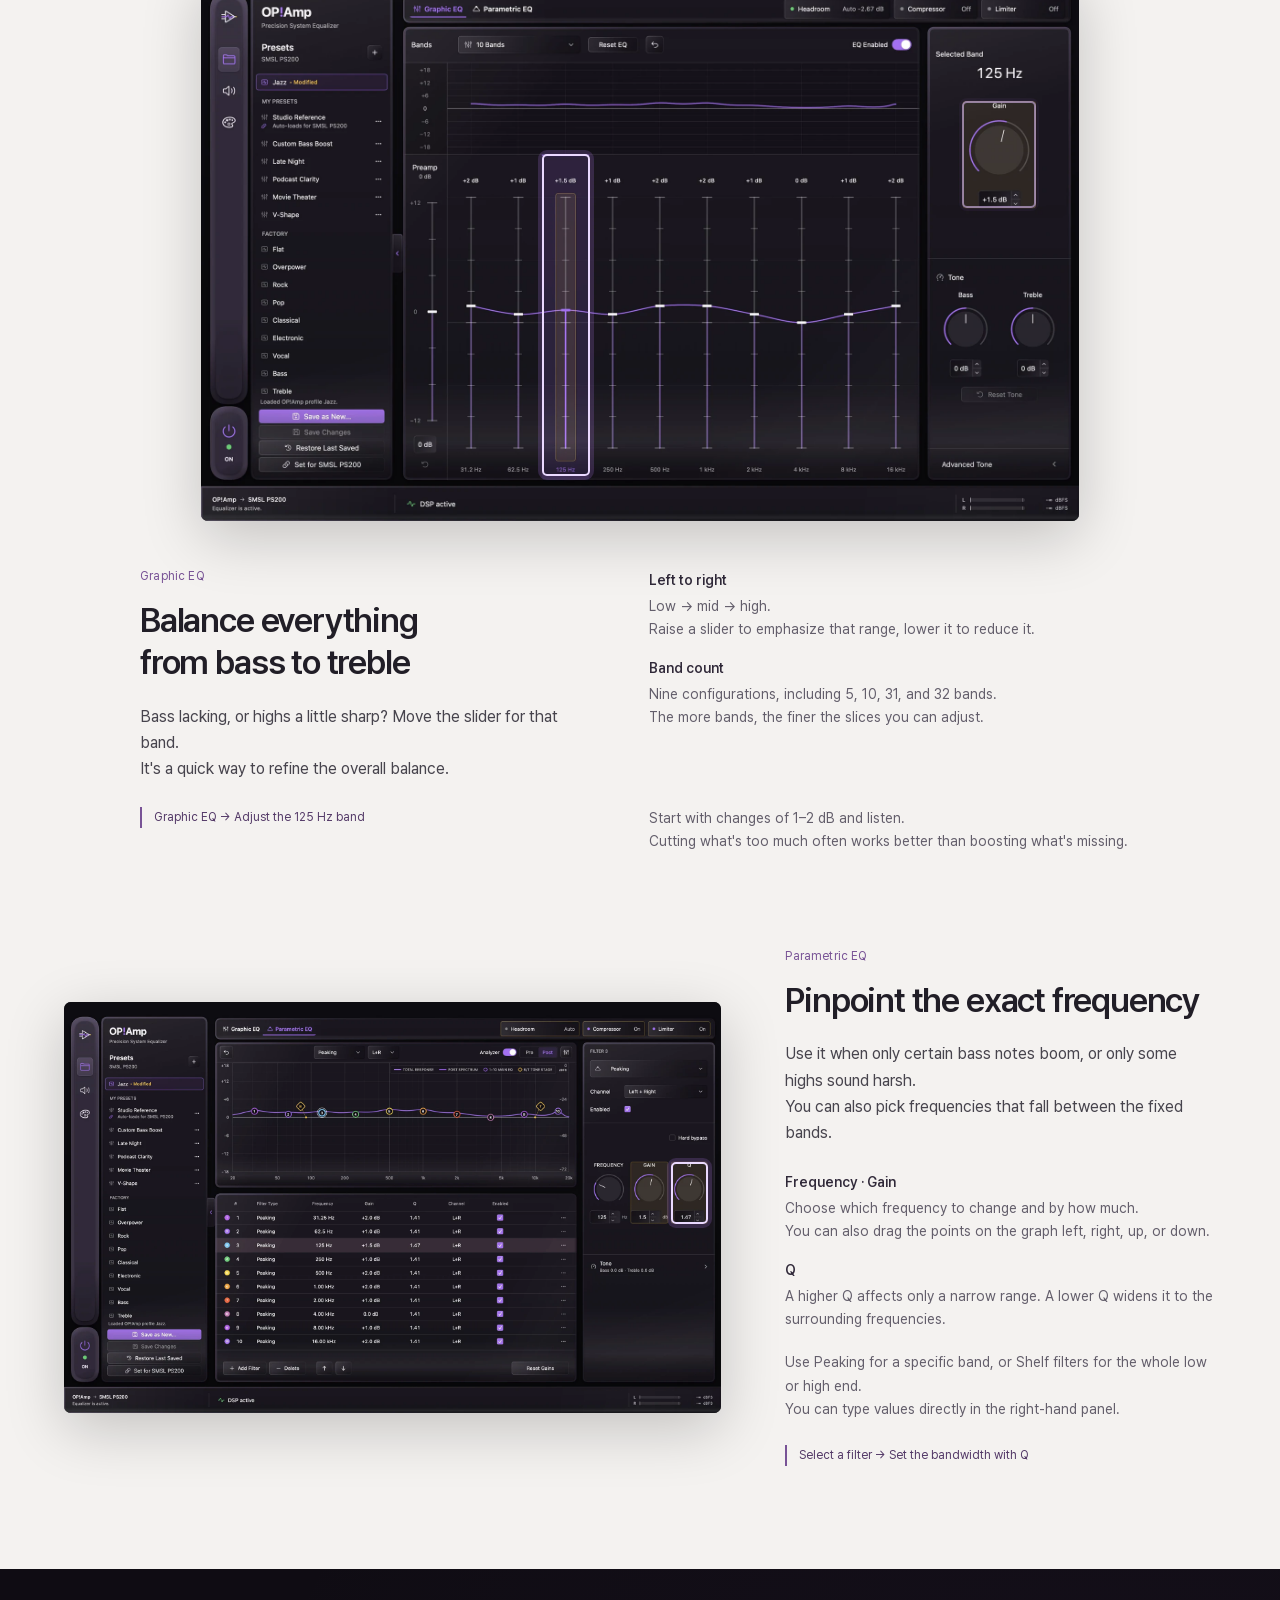
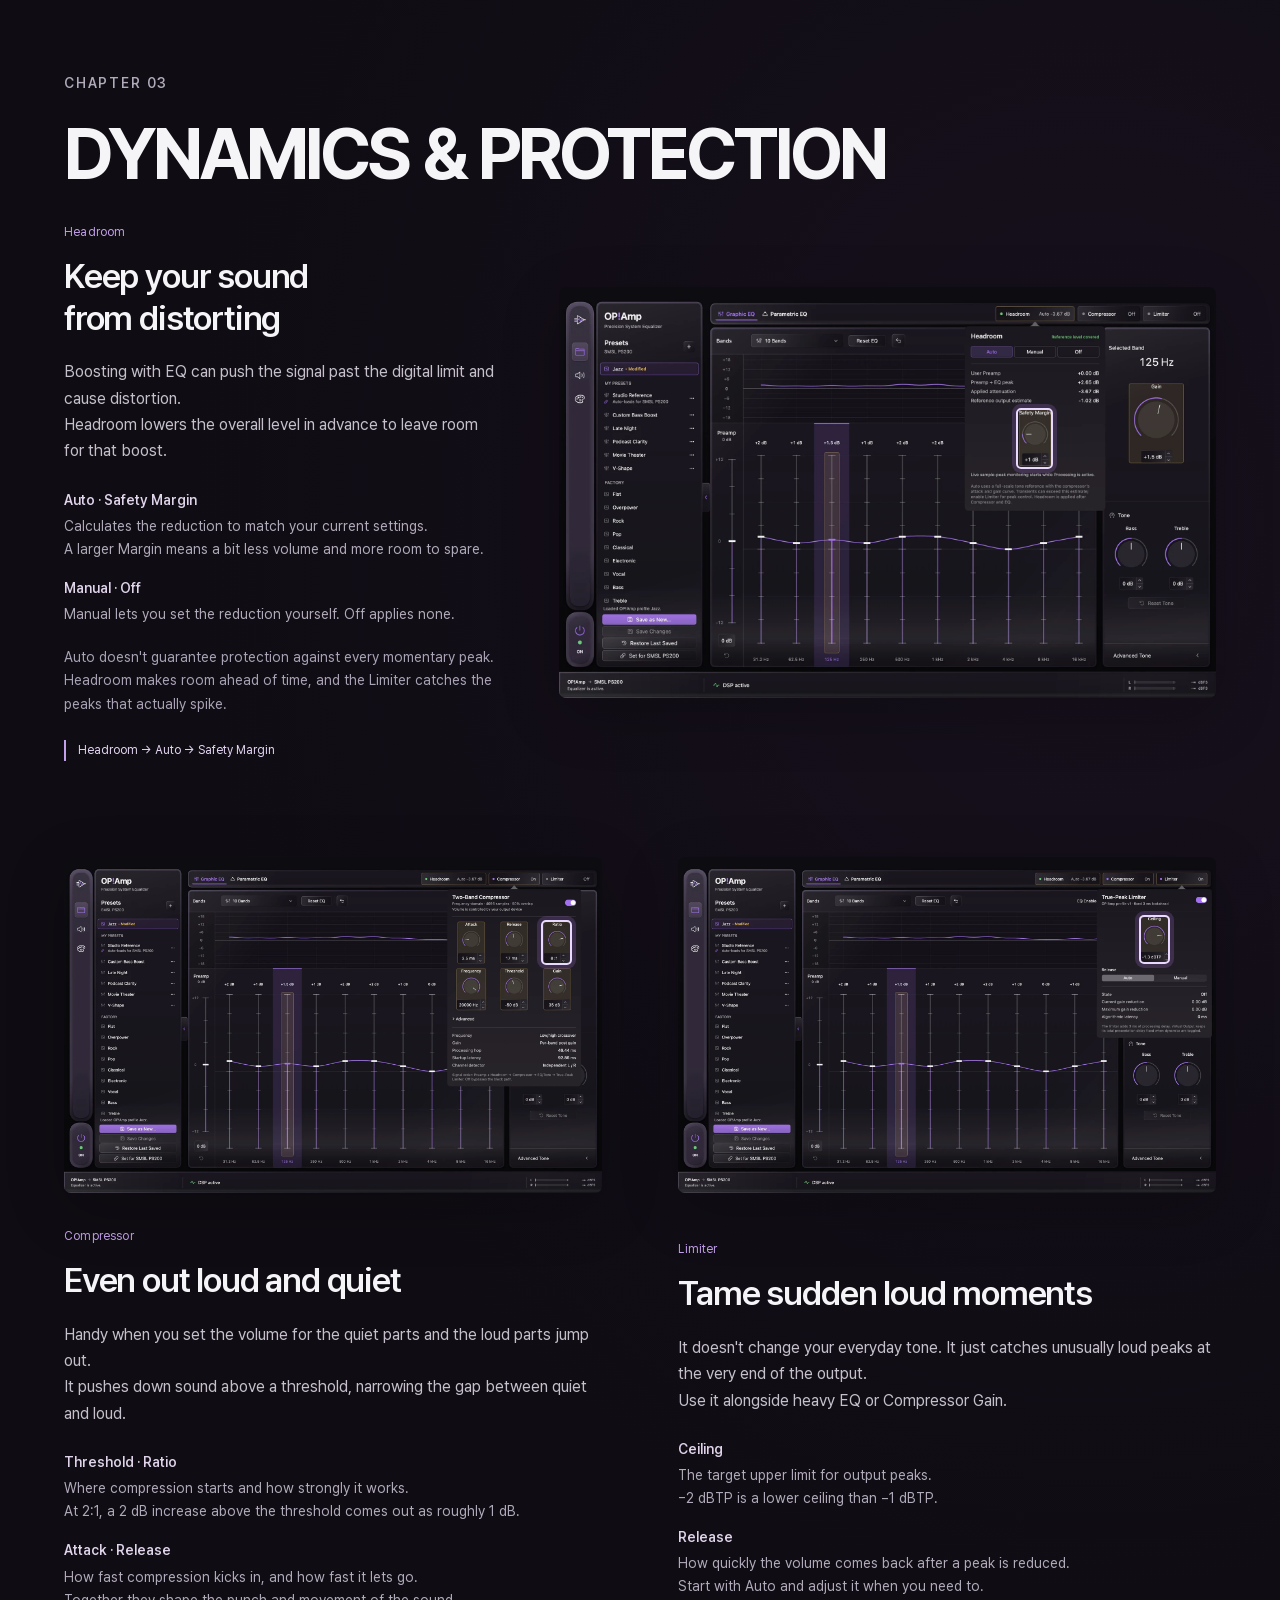
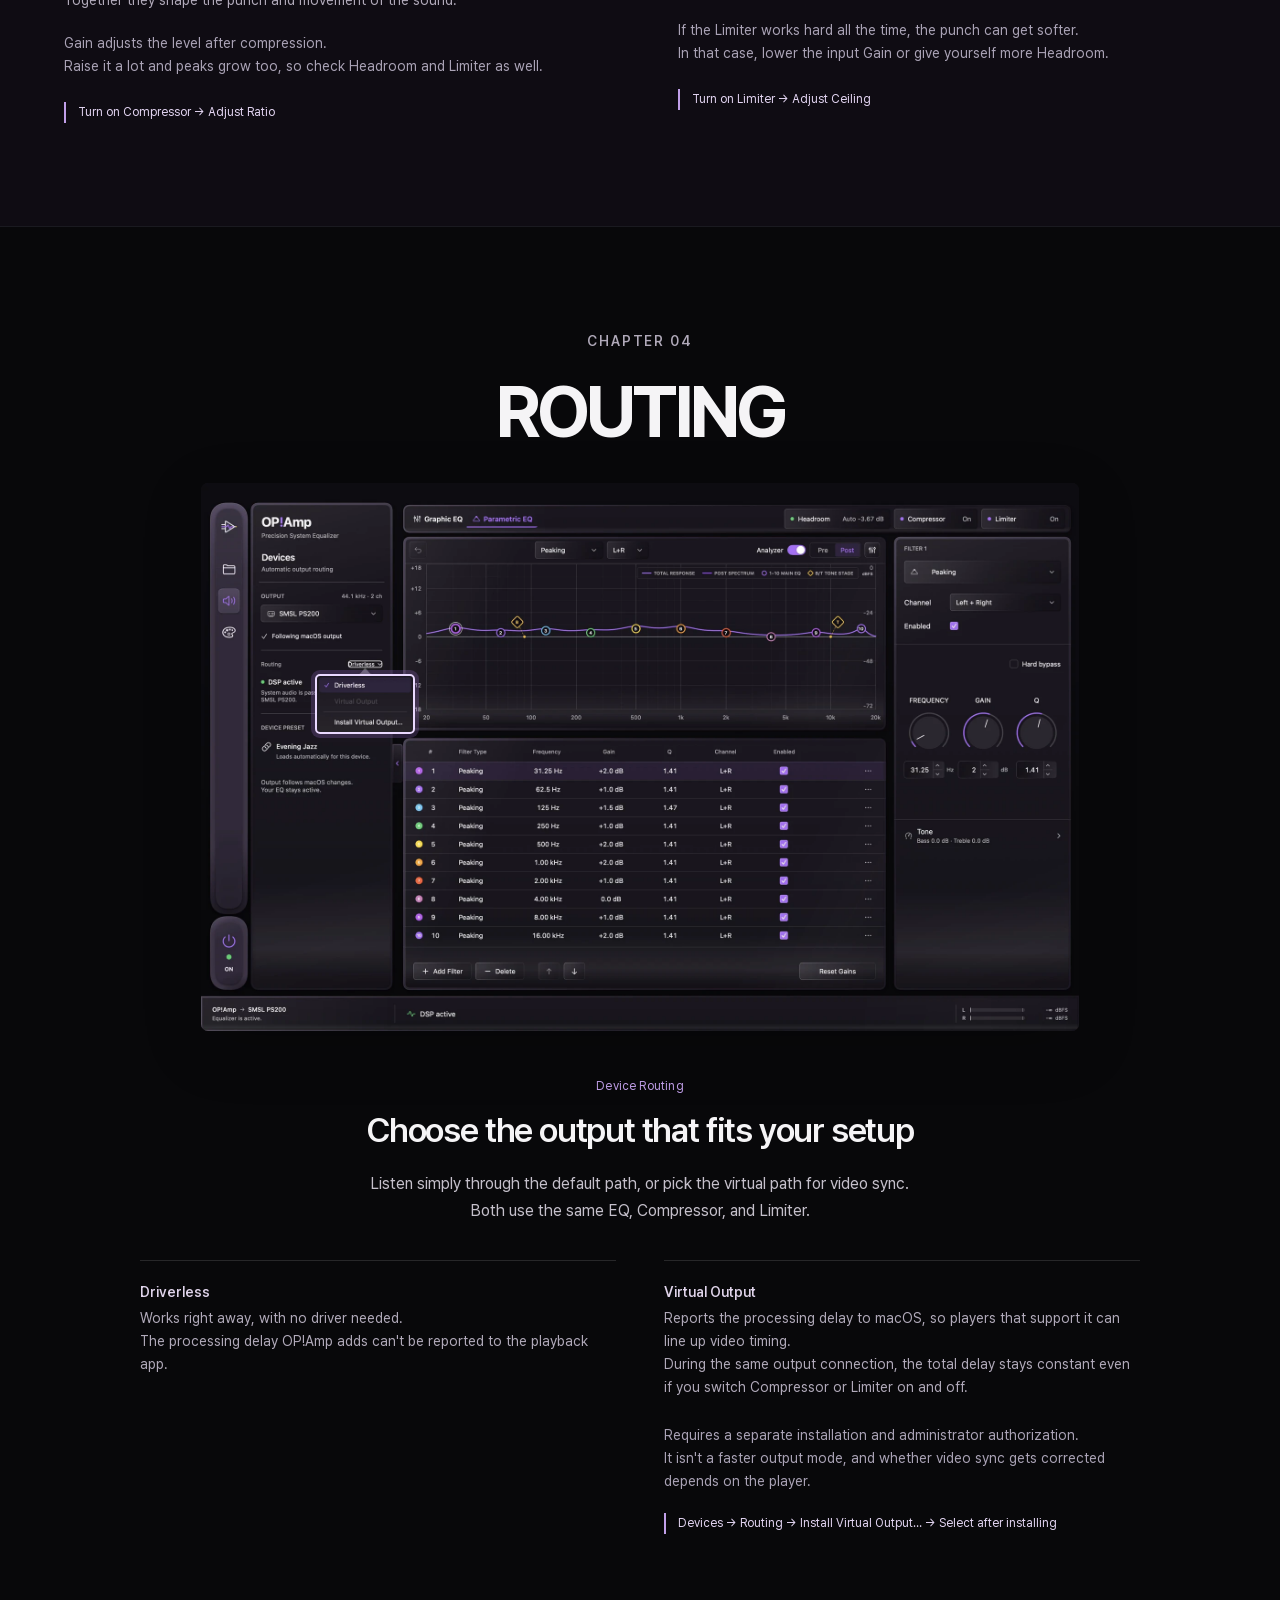
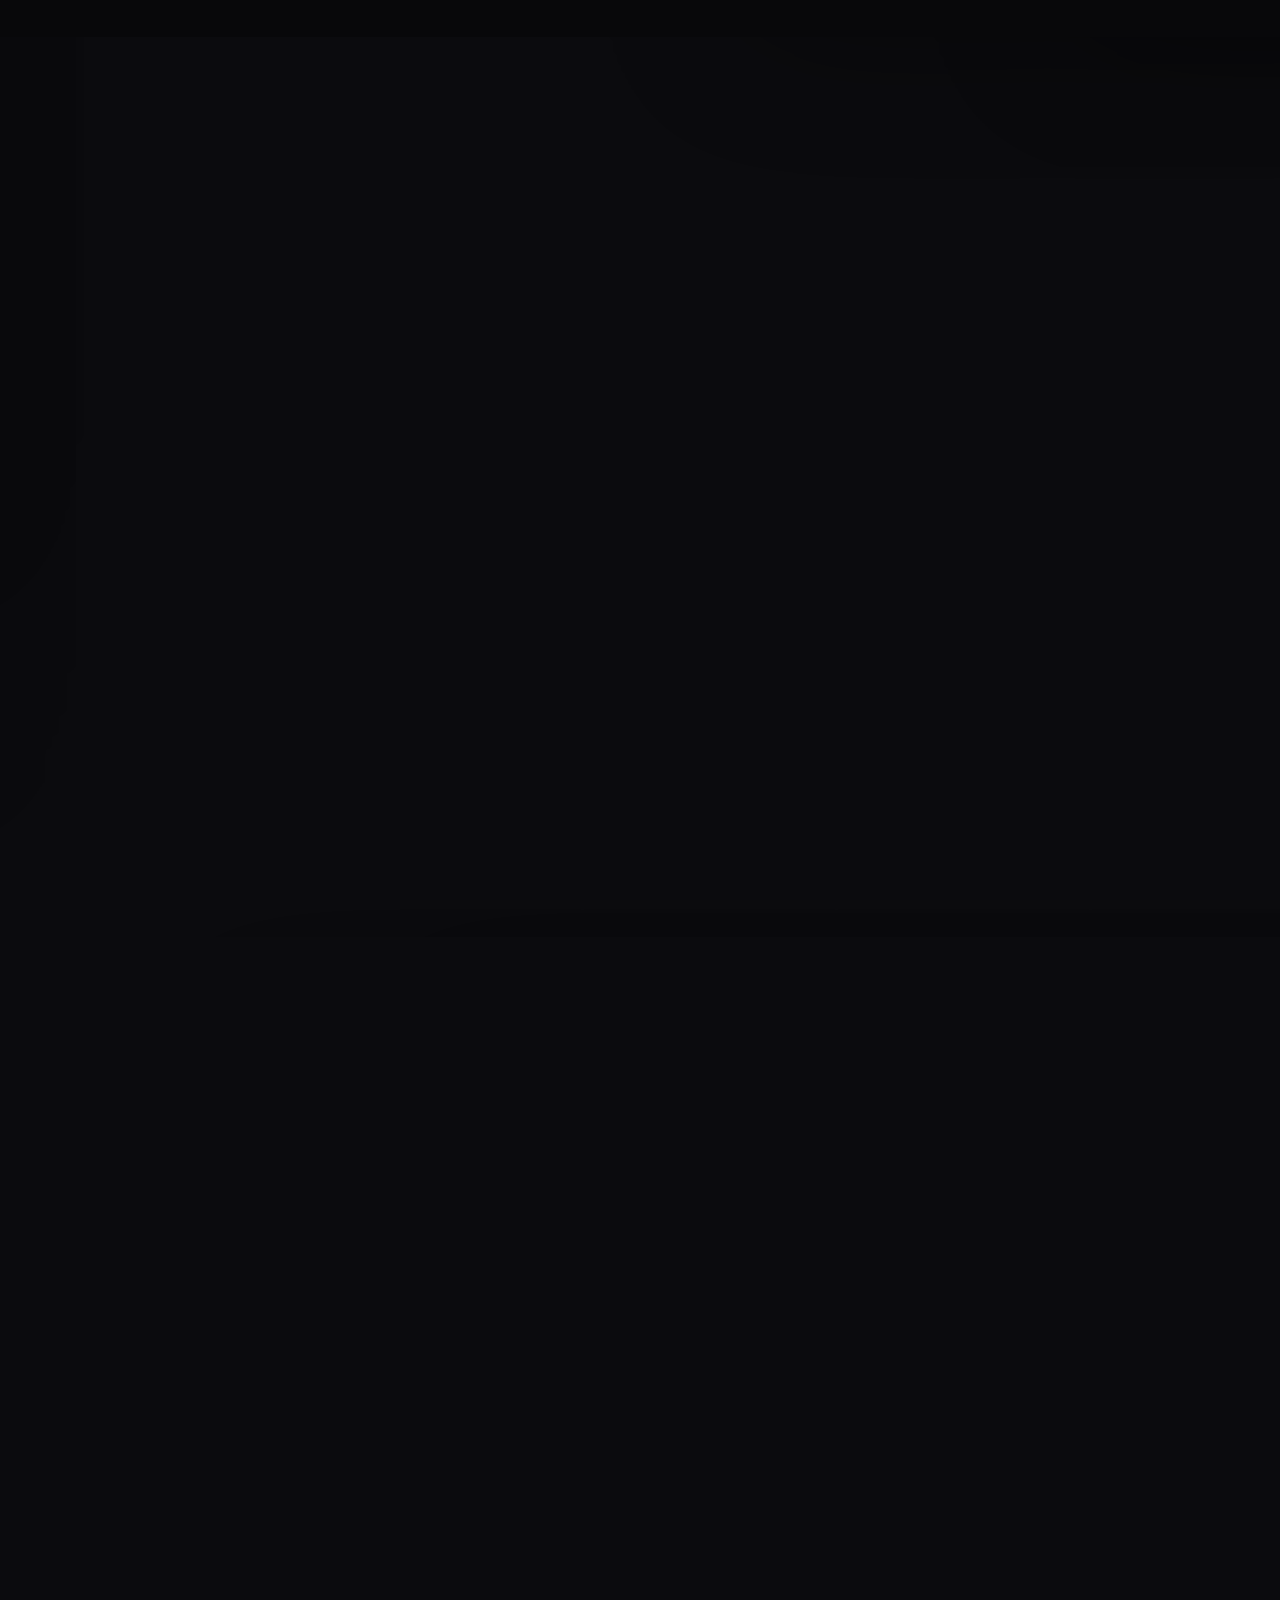
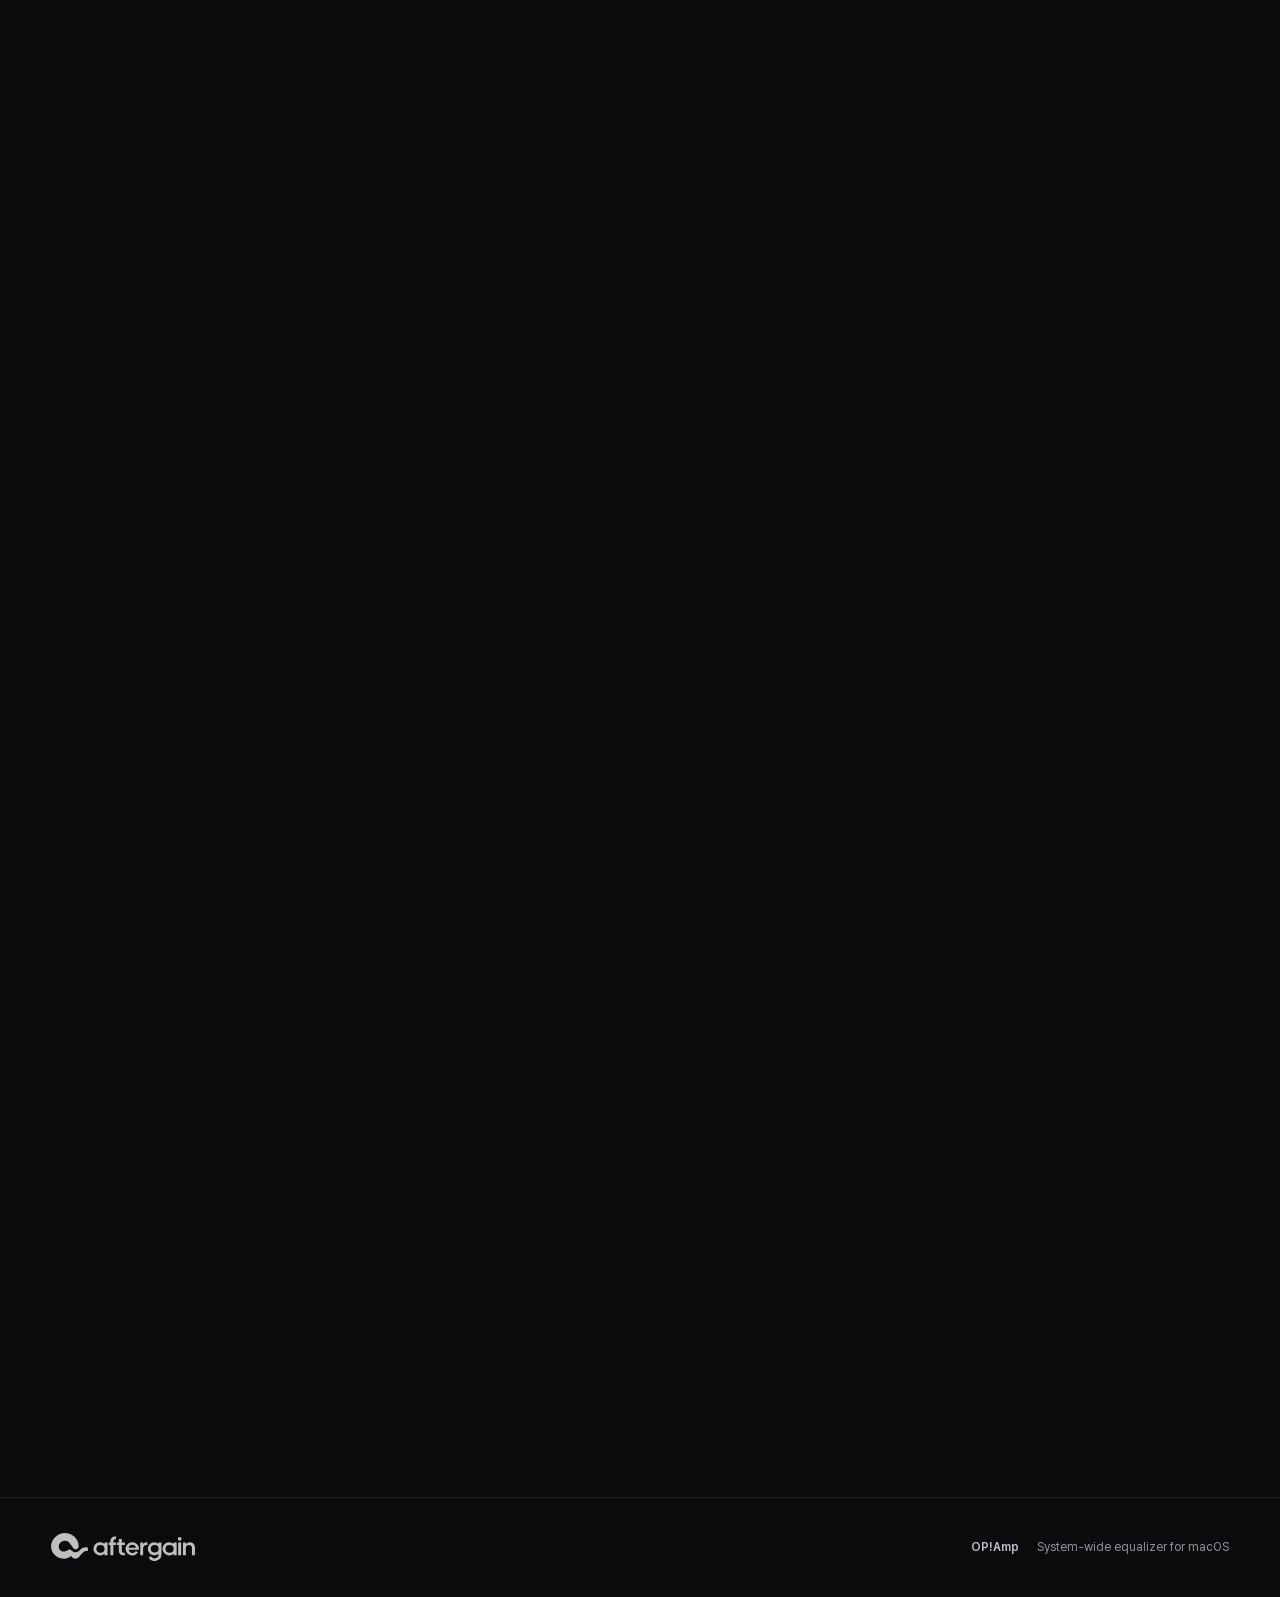
==== commit 310ebe17: "Update compiled landing with release download options" ====
--- a/index.html
+++ b/index.html
@@ -3,11 +3,12 @@
   <head>
     <meta charset="UTF-8" />
     <meta name="viewport" content="width=device-width, initial-scale=1.0" />
-    <meta name="robots" content="noindex, nofollow" />
+    <meta name="description" content="매일 듣는 음악, 원하는 소리로 — OP!Amp" />
+    <link rel="canonical" href="https://opamp.giveit2.me/" />
     <meta name="theme-color" content="#0b0b0e" />
     <title>OP!Amp — macOS용 시스템 이퀄라이저</title>
-    <script type="module" crossorigin src="/assets/index-DclpsiYo.js"></script>
-    <link rel="stylesheet" crossorigin href="/assets/index-VWju_EAY.css">
+    <script type="module" crossorigin src="/assets/index-Lsy2W06N.js"></script>
+    <link rel="stylesheet" crossorigin href="/assets/index-CGjapuZE.css">
   </head>
   <body>
     <div id="root"></div>
--- a/assets/index-CGjapuZE.css
+++ b/assets/index-CGjapuZE.css
@@ -0,0 +1 @@
+.feature-guide{--guide-header-clearance: var(--header-height);--text-chapter: clamp(40px, 5.6vw, 80px);position:relative;background:#141417;border-top:1px solid #2a2a30;padding-top:calc(var(--guide-header-clearance) + 48px);scroll-margin-top:var(--guide-header-clearance);overflow-x:clip}.guide-inner{width:min(1440px,90vw);margin-inline:auto}.guide-topline p{margin:0;font-size:var(--text-label);line-height:24px;font-weight:550;color:#c0bbc8;letter-spacing:-.02em}.guide-chapter{--guide-ink: #f5f4f6;--guide-body: #c5c0cb;--guide-secondary: #b1aaba;--guide-detail: #aaa3b6;--guide-control: #e0d4eb;--guide-accent: #c19fe9;--guide-action: #e3d5f2;--guide-track: #ffffff16;--chapter-edge: clamp(80px, 8vw, 128px);--chapter-lead-gap: 32px;--chapter-row-gap: clamp(80px, 8vw, 96px);position:relative;isolation:isolate;padding-block:var(--chapter-edge);color:var(--guide-ink);scroll-margin-top:var(--guide-header-clearance)}.guide-chapter-presets{padding-top:40px;background:#141417}.guide-chapter-heading{position:relative}.guide-chapter-number{display:block;margin-bottom:20px;font-size:var(--text-ui);line-height:24px;font-weight:550;letter-spacing:.13em;color:var(--guide-secondary)}.guide-chapter-title{margin:0;max-width:22ch;font-size:var(--text-chapter);font-weight:700;line-height:1.08;letter-spacing:-.055em;text-wrap:balance}.guide-chapter-heading [data-entrance]{transition:opacity .6s ease-out,transform .7s cubic-bezier(.22,1,.36,1)}.guide-chapter-heading [data-entrance=pending]{opacity:0;transform:translate(-24px)}.guide-chapter-heading [data-entrance=shown]{opacity:1;transform:none}.guide-chapter-pair{display:grid;grid-template-columns:repeat(2,minmax(0,1fr));gap:clamp(48px,6vw,88px);padding-block:calc(var(--chapter-row-gap) / 2)}.guide-chapter-pair .guide-feature{padding:0}.guide-chapter-block:last-child>.guide-feature,.guide-chapter-pair:last-child{padding-bottom:0}.guide-chapter-eq{--guide-ink: #211e27;--guide-body: #47444d;--guide-secondary: #635e6b;--guide-detail: #635e6b;--guide-control: #302939;--guide-accent: #785396;--guide-action: #543a68;--guide-track: #211e271c;background:#f4f2f0}.guide-chapter-dynamics{background:#0f0c13}.guide-chapter-dynamics:before{content:"";position:absolute;z-index:-1;top:0;right:0;bottom:0;left:0;background:radial-gradient(ellipse at 85% 30%,#79489b12,transparent 60%);pointer-events:none}.guide-chapter-routing{background:#08080a;border-top:1px solid #1a1a20}.guide-chapter-routing .guide-chapter-heading{text-align:center}.guide-chapter-routing .guide-chapter-title{margin-inline:auto}.guide-feature{display:grid;grid-template-columns:minmax(0,.95fr) minmax(0,1.45fr);align-items:center;gap:clamp(36px,5vw,80px);padding-block:calc(var(--chapter-row-gap) / 2);scroll-margin-top:calc(var(--guide-header-clearance) + 24px)}.guide-chapter-block:first-child>.guide-feature,.guide-chapter-pair:first-child{padding-top:var(--chapter-lead-gap)}.guide-feature-reverse{grid-template-columns:minmax(0,1.45fr) minmax(0,.95fr)}.guide-copy{--entrance-x: -44px;--entrance-scale: 1;grid-column:1;grid-row:1;min-width:0;max-width:480px;text-align:left}.guide-feature-reverse .guide-copy{--entrance-x: 44px;grid-column:2}.guide-screen{--entrance-x: 72px;--entrance-scale: .965;grid-column:2;grid-row:1;min-width:0;width:100%;margin:0}.guide-feature-reverse .guide-screen{--entrance-x: -72px;grid-column:1}.guide-feature-stack,.guide-feature-wide{grid-template-columns:minmax(0,1fr);grid-template-areas:"film" "copy";align-items:start;gap:36px}.guide-feature-stack .guide-copy,.guide-feature-wide .guide-copy{grid-area:copy;max-width:none}.guide-feature-stack .guide-screen,.guide-feature-wide .guide-screen{grid-area:film}.guide-feature-wide{width:min(1000px,100%);margin-inline:auto;gap:48px}@media(min-width:851px){.guide-feature-wide .guide-screen{max-width:calc(max(320px,100svh - var(--guide-header-clearance) - var(--chapter-edge) - var(--text-chapter) * 1.08 - 44px - var(--chapter-lead-gap) - 24px)*1.6);justify-self:center}}.guide-feature-wide .guide-copy{display:grid;grid-template-columns:minmax(0,.95fr) minmax(0,1.05fr);grid-template-areas:"intro controls" "action notes";align-items:start;gap:24px clamp(36px,5vw,80px)}.guide-feature-wide .guide-intro{grid-area:intro}.guide-feature-wide .guide-controls{grid-area:controls;margin:0}.guide-feature-wide .guide-detail{grid-area:notes;margin:0}.guide-feature-wide .guide-action{grid-area:action;margin:0}.guide-chapter-routing .guide-copy{grid-template-areas:"intro intro" "controls controls";row-gap:36px}.guide-chapter-routing .guide-intro{width:min(760px,100%);margin-inline:auto;text-align:center}.guide-chapter-routing .guide-controls{grid-template-columns:repeat(2,minmax(0,1fr));gap:48px}.guide-chapter-routing .guide-controls>div{border-top:1px solid #ffffff20;padding-top:20px}.guide-output-notes{margin-top:24px}.guide-chapter-routing .guide-output-notes .guide-detail{margin:0}.guide-chapter-routing .guide-output-notes .guide-action{margin-top:20px}.guide-feature [data-entrance]{transition:opacity .65s ease-out,transform .65s cubic-bezier(.22,1,.36,1)}.guide-feature [data-entrance=pending]{opacity:0;transform:translate(var(--entrance-x)) scale(var(--entrance-scale))}.guide-feature [data-entrance=shown]{opacity:1;transform:translate(0) scale(1)}.motion-disabled .guide-feature [data-entrance]{opacity:1;transform:none;transition:none}.guide-step-label{color:var(--guide-accent);font-size:var(--text-caption);letter-spacing:.015em;margin-bottom:16px}.guide-copy h3{font-size:var(--text-title);font-weight:580;line-height:1.25;letter-spacing:-.055em;word-break:keep-all;margin:0 0 20px}.guide-description,.guide-detail,.guide-controls dd{white-space:pre-line}.guide-description{font-size:var(--text-body);color:var(--guide-body);line-height:1.65;word-break:keep-all;margin:0}.guide-controls{display:grid;gap:16px;margin:24px 0 0;font-size:var(--text-ui);line-height:1.65;word-break:keep-all}.guide-controls dt{color:var(--guide-control);font-weight:550;margin-bottom:3px}.guide-controls dd{color:var(--guide-secondary);margin:0}.guide-detail{margin:20px 0 0;font-size:var(--text-ui);line-height:1.65;word-break:keep-all;color:var(--guide-detail)}.guide-action{margin:24px 0 0;border-left:2px solid var(--guide-accent);padding-left:12px;font-size:var(--text-caption);color:var(--guide-action);line-height:1.8;word-break:keep-all}.guide-playback{display:flex;align-items:center;min-height:12px;padding-top:8px}.guide-playback[hidden]{display:none}.guide-playback progress{-webkit-appearance:none;-moz-appearance:none;appearance:none;flex:1;min-width:0;height:3px;border:0;border-radius:2px;overflow:hidden;background:var(--guide-track);accent-color:var(--guide-accent)}.guide-playback progress::-webkit-progress-bar{background:var(--guide-track)}.guide-playback progress::-webkit-progress-value{background:var(--guide-accent)}.guide-playback progress::-moz-progress-bar{background:var(--guide-accent)}.guide-loader{position:absolute;left:calc(50% - 10px);top:calc(50% - 10px);width:20px;height:20px;border:2px solid #ffffff26;border-top-color:#d4b8f5;border-radius:50%;animation:guide-loading .8s linear infinite;pointer-events:none}@keyframes guide-loading{to{transform:rotate(360deg)}}.guide-film{position:relative;aspect-ratio:8 / 5;width:100%;background:#141218;overflow:hidden;border-radius:7px;box-shadow:0 16px 60px #0003}.guide-film img,.guide-film video{display:block;width:100%;height:100%;object-fit:contain}.guide-film video{position:absolute;top:0;right:0;bottom:0;left:0;opacity:0}.guide-film video.ready{opacity:1}.guide-transport{position:absolute;z-index:2;left:50%;top:50%;transform:translate(-50%,-50%);display:grid;place-items:center;width:68px;height:68px;padding:0;border:1px solid #ffffff65;border-radius:50%;color:#fff;background:#141218e6;box-shadow:0 4px 24px #0005;cursor:pointer}.guide-transport svg{width:28px;height:28px}.guide-transport[data-playing=true]{left:12px;top:auto;bottom:12px;transform:none;width:44px;height:44px;opacity:0;pointer-events:none}.guide-transport[data-playing=true] svg{width:18px;height:18px}.guide-film:hover .guide-transport,.guide-film:focus-within .guide-transport{opacity:1;pointer-events:auto}.guide-transport:focus-visible{outline:2px solid #ead9ff;outline-offset:4px}@media(hover:none){.guide-transport[data-playing=true]{opacity:1;pointer-events:auto}}.motion-disabled .guide-loader{animation:none}.guide-focus{position:absolute;pointer-events:none;opacity:0;border:2px solid #ead9ff;border-radius:5px;box-shadow:0 0 0 4px #b179ef32;transition:opacity .16s,left .22s,top .22s,width .22s,height .22s}.motion-disabled .guide-focus{transition:none}.guide-focus-secondary{opacity:.6;border-color:#d5b8f2;box-shadow:0 0 0 3px #b179ef18}@media(max-width:1024px){.guide-chapter-pair{grid-template-columns:minmax(0,1fr);gap:var(--chapter-row-gap)}.guide-feature-stack{grid-template-columns:minmax(0,.95fr) minmax(0,1.45fr);grid-template-areas:"copy film";align-items:center;gap:36px}}@media(max-width:850px){.feature-guide{padding-top:calc(var(--guide-header-clearance) + 32px)}.guide-chapter{--chapter-edge: 80px;--chapter-lead-gap: 24px}.guide-feature,.guide-feature-reverse{display:flex;flex-direction:column;align-items:stretch;gap:36px}.guide-copy,.guide-feature-reverse .guide-copy{--entrance-x: -24px;max-width:none}.guide-screen,.guide-feature-reverse .guide-screen{--entrance-x: 32px}.guide-feature-wide .guide-copy{display:block}.guide-feature-wide .guide-controls,.guide-feature-wide .guide-detail{margin-top:20px}.guide-feature-wide .guide-action{margin-top:24px}.guide-chapter-routing .guide-intro,.guide-chapter-routing .guide-chapter-heading{text-align:left}.guide-chapter-routing .guide-controls{grid-template-columns:minmax(0,1fr);gap:24px}.guide-step-label{margin-bottom:12px}.guide-copy h3{margin-bottom:16px}.guide-controls{gap:14px;margin-top:20px}}@media(max-width:700px){.feature-guide{--guide-header-clearance: 96px}}@media(prefers-reduced-motion:reduce){.guide-feature [data-entrance],.guide-chapter-heading [data-entrance]{opacity:1;transform:none;transition:none}.guide-loader{animation:none}.guide-focus{transition:none}}.motion-disabled .guide-chapter-heading [data-entrance]{opacity:1;transform:none;transition:none}@font-face{font-family:Pretendard;src:url(/assets/PretendardVariable.woff2) format("woff2");font-weight:100 900;font-display:swap}:root{--header-height: 72px;font-family:Pretendard,-apple-system,BlinkMacSystemFont,sans-serif;color:#f5f4f6;background:#0b0b0e;font-synthesis:none;-webkit-font-smoothing:antialiased}:root{--text-caption: 12px;--text-ui: 14px;--text-body: 16px;--text-label: 18px;--text-title: clamp(28px, 2.65vw, 40px)}*{box-sizing:border-box}body{margin:0;min-width:300px;word-break:keep-all;overflow-wrap:anywhere}[data-entrance]{transition:opacity .52s ease-out,transform .52s cubic-bezier(.2,.7,.2,1)}[data-entrance=pending]{opacity:0;transform:translateY(24px)}[data-entrance=shown]{opacity:1;transform:translateY(0)}.motion-disabled [data-entrance]{opacity:1;transform:none;transition:none}button,a{-webkit-tap-highlight-color:transparent;touch-action:manipulation}button{font:inherit}a{color:inherit;text-decoration:none}button:focus-visible,a:focus-visible{outline:2px solid #d2a7ff;outline-offset:6px}button:disabled{cursor:default}.site-header{position:fixed;z-index:20;top:0;left:0;width:100%;height:var(--header-height);padding:0 4vw;display:flex;justify-content:space-between;align-items:center;gap:24px;background:transparent;text-shadow:0 1px 3px #000c,0 0 8px #0006}.wordmark{display:inline-flex;align-items:center;gap:8px;flex-shrink:0;min-height:44px;white-space:nowrap;font-size:23px;font-weight:750;letter-spacing:-.9px}.wordmark-icon{position:relative;display:block;width:32px;height:32px;flex-shrink:0}.wordmark-icon img{position:absolute;top:0;right:0;bottom:0;left:0;display:block;width:100%;height:100%;object-fit:contain}.wordmark-icon .icon-default{opacity:var(--icon-default, 0)}.wordmark-icon .icon-violet{opacity:var(--icon-violet, 0)}.wordmark-icon .icon-scarlet{opacity:var(--icon-scarlet, 0)}.wordmark-icon .icon-ivory{opacity:var(--icon-ivory, 0)}.wordmark-icon .icon-cobalt{opacity:var(--icon-cobalt, 0)}.wordmark-icon .icon-emerald{opacity:var(--icon-emerald, 0)}.wordmark-accent{display:inline-grid}.wordmark-accent>span{grid-area:1 / 1}.site-header nav{display:flex;align-items:center;gap:28px;flex-shrink:0;white-space:nowrap;font-size:var(--text-ui)}.site-header nav a{min-height:44px;display:flex;align-items:center;padding:10px 0;color:#c0bec7}.site-header nav a:hover{color:#fff}.language-toggle{border:0;background:transparent;color:#c0bec7;padding:10px 4px;min-height:44px;cursor:pointer;font-size:var(--text-ui)}.language-toggle:hover{color:#fff}.site-header[data-surface=light]{color:#211e27;text-shadow:none}.site-header[data-surface=light] nav a,.site-header[data-surface=light] .language-toggle,.site-header[data-surface=light] .motion-toggle{color:#504a59}.site-header[data-surface=light] nav a:hover,.site-header[data-surface=light] .language-toggle:hover,.site-header[data-surface=light] .motion-toggle:hover:not(:disabled){color:#211e27}.site-header[data-surface=light] .wordmark-icon{filter:brightness(.4)}.site-header[data-surface=light] .motion-layer-bg{stroke:#88818e;fill:#d9d5de}.site-header[data-surface=light] .motion-layer-fg{fill:#f4f2f0}html[lang=en] .hero-copy{max-width:24ch}html[lang=en] .guide-copy h3{letter-spacing:-.035em;text-wrap:balance}html[lang=en] .download-section h2{max-width:16ch;text-wrap:balance}@media(max-width:700px){.site-header{flex-wrap:wrap;height:auto;min-height:96px;padding-block:6px;gap:0}.site-header nav{width:100%;justify-content:space-between}.site-header .wordmark{min-height:36px}}.motion-toggle{display:grid;place-items:center;width:44px;height:44px;padding:0;flex-shrink:0;border:0;color:#c0bec7;background:transparent;border-radius:8px;cursor:pointer}.motion-toggle svg{width:24px;height:24px}.motion-toggle:hover:not(:disabled){color:#fff}.motion-toggle:disabled{cursor:default}.motion-layer-bg{stroke:#85838d;fill:#202025}.motion-layer-fg{stroke:currentColor;fill:#0b0b0e}.motion-pause-mark{opacity:0;transform:scale(.6);transform-origin:12px 12px}.motion-layer-bg,.motion-layer-fg{transition:transform .3s cubic-bezier(.25,1,.5,1)}.motion-pause-mark{transition:opacity .3s cubic-bezier(.25,1,.5,1),transform .3s cubic-bezier(.25,1,.5,1)}.motion-toggle[aria-pressed=true] .motion-layer-bg{transform:translate(2px,-2px)}.motion-toggle[aria-pressed=true] .motion-layer-fg{transform:translate(-2px,2px)}.motion-toggle[aria-pressed=true] .motion-pause-mark{opacity:1;transform:scale(1)}@media(hover:hover){.motion-toggle:hover:not(:disabled) .motion-layer-bg{transform:translate(2px,-2px)}.motion-toggle:hover:not(:disabled) .motion-layer-fg{transform:translate(-2px,2px)}.motion-toggle:hover:not(:disabled) .motion-pause-mark{opacity:1;transform:scale(1)}}@media(prefers-reduced-motion:reduce){.motion-layer-bg,.motion-layer-fg,.motion-pause-mark{transition:none}}.scroll-scene{position:relative;height:240svh}.hero{height:290svh}.scene-sticky{position:sticky;top:0;height:100svh;overflow:clip;isolation:isolate}.hero-composition{position:absolute;top:0;right:0;bottom:0;left:0;z-index:1;transform-origin:50% 50%}.hero-atmosphere{position:absolute;top:0;right:0;bottom:0;left:0;z-index:0;pointer-events:none;overflow:hidden}.atmosphere-fallback,.atmosphere-canvas{position:absolute;top:0;right:0;bottom:0;left:0;width:100%;height:100%}.atmosphere-fallback{object-fit:cover;object-position:left bottom;opacity:.4}.atmosphere-canvas{visibility:hidden}.atmosphere-canvas[data-ready=true]{visibility:visible}.hero-composition>.app-stage{position:relative;z-index:1}.hero-heading{position:absolute;z-index:3;top:max(calc(var(--header-height) + 24px),14svh);left:8vw;max-width:84vw;pointer-events:none}.hero-title{transform-origin:left top}.hero-heading h1{font-size:clamp(58px,8.6vw,132px);letter-spacing:-.065em;line-height:1;margin:0 0 18px;font-weight:680}.hero-heading p{font-size:clamp(15px,1.65vw,24px);margin:0;color:#b3b0bd;letter-spacing:-.035em}.hero-heading .hero-copy{color:#e6e2ed;font-size:clamp(20px,2vw,30px);line-height:1.35;text-wrap:balance}.hero-heading .hero-description{margin-top:12px;font-size:var(--text-body)}.hero-actions{display:flex;flex-wrap:wrap;align-items:center;gap:12px;margin-top:28px;pointer-events:auto}.hero-donate{display:inline-flex;justify-content:center;align-items:center;gap:8px;min-height:56px;padding:15px 22px;border:1px solid #aaa3b67a;border-radius:8px;background:#0b0b0e66;color:#dfdbe7;font-size:var(--text-body);font-weight:550;transition:background .16s ease,border-color .16s ease}.hero-donate[href]:hover{background:#e8e5ee12;border-color:#dfdbe7}.hero-donate svg{width:14px;height:14px;flex-shrink:0}.hero-donate:disabled{color:#77717e;border-color:#77717e55}.app-stage{height:100%;display:flex;align-items:center;justify-content:center;padding:16svh 5vw 4svh;perspective:1600px}.product-frame{position:relative;width:min(1160px,84vw);aspect-ratio:2560 / 1546;border-radius:10px;overflow:hidden;background:#19181d;box-shadow:0 26px 90px #0005}.product-frame img,.product-frame video{display:block;width:100%;height:100%;object-fit:cover}.hero-product{--hero-surface-opacity: 0;flex-shrink:0;transform-origin:50% 35%;will-change:transform;background:transparent;box-shadow:none}.hero-surface{position:absolute;top:0;right:0;bottom:0;left:0;opacity:var(--hero-surface-opacity, 1)}.hero-product .shared-spectrum{--spectrum-mix: var(--hero-surface-opacity, 1);filter:contrast(calc(var(--spectrum-mix) / (2 - var(--spectrum-mix)))) brightness(calc(2 - var(--spectrum-mix)))}.hero-product .spectrum-source{width:1px;height:1px}.theme{height:240svh}.theme-sticky{--theme-width: min(680px, 60vw, calc((100svh - var(--header-height) - 210px) * 2560 / 1546 * .65));background:#0b0b0e}.theme-content{position:relative;height:100%}.theme-heading{position:absolute;left:50%;top:50%;transform:translate(-50%,-50%);width:calc(100% - 48px);z-index:7;opacity:.72;color:#efedf2;text-align:center;pointer-events:none}.theme-stage{position:absolute;top:0;right:0;bottom:0;left:0;isolation:isolate;width:100%;height:100%}.theme-window{position:absolute;left:50%;top:50%;width:var(--theme-width);margin:0;transform:translate(-50%,-50%);transform-origin:center;will-change:transform}.theme-window .theme-product{width:100%;box-shadow:0 18px 50px #0006,0 0 0 1px #ffffff12}.theme-window .theme-product:after{content:"";position:absolute;top:0;right:0;bottom:0;left:0;z-index:2;background:#000;opacity:var(--theme-shade, 0);pointer-events:none}.spectrum-source{position:absolute;left:0;top:0;width:1px;height:1px;opacity:0;pointer-events:none}.shared-spectrum{position:absolute;left:calc(210 / 2560 * 100%);top:calc(165 / 1546 * 100%);width:calc(1770 / 2560 * 100%);height:calc(460 / 1546 * 100%);pointer-events:none}.recorded-meter{position:absolute;left:85.9375%;top:calc(1460 / 1546 * 100%);width:13.4375%;height:calc(70 / 1546 * 100%);pointer-events:none;visibility:hidden;-webkit-mask-image:linear-gradient(to right,transparent,#000 2.4%,#000 97.6%,transparent),linear-gradient(to bottom,transparent,#000 11.5%,#000 88.5%,transparent);mask-image:linear-gradient(to right,transparent,#000 2.4%,#000 97.6%,transparent),linear-gradient(to bottom,transparent,#000 11.5%,#000 88.5%,transparent);-webkit-mask-composite:source-in;mask-composite:intersect}.recorded-meter[data-rendered=true]{visibility:visible}.theme-glows{position:absolute;top:0;right:0;bottom:0;left:0;pointer-events:none;opacity:var(--theme-entry, 0);-webkit-mask-image:linear-gradient(transparent,#000 25%,#000 75%,transparent);mask-image:linear-gradient(transparent,#000 25%,#000 75%,transparent)}.theme-glows i{position:absolute;top:0;right:0;bottom:0;left:0;background:radial-gradient(ellipse at 50% 58%,var(--glow) 0%,transparent 68%)}.theme-labels{position:relative;display:grid;margin:0;font-size:clamp(36px,min(6.8vw,8svh),92px);line-height:1.1;letter-spacing:-.065em;font-weight:350;pointer-events:none}.theme-name{position:relative;isolation:isolate;display:inline-block;grid-area:1 / 1;white-space:nowrap}.theme-name>span:not(.theme-channel-ghost){color:#eeedf3}.theme-name>span:not(.theme-channel-ghost),.theme-name>strong{position:relative;z-index:1;-webkit-text-stroke:.45px #0008;text-shadow:0 1px 2px #000b,0 0 12px #0008}.theme-name strong{font-weight:800}.theme-name[data-tuning=true]{animation:theme-channel-lock .24s steps(1,end) both}.theme-channel-ghost{position:absolute;top:0;right:0;bottom:0;left:0;z-index:0;opacity:0;pointer-events:none;text-shadow:0 0 4px currentColor}.theme-channel-red{color:red;animation:theme-channel-red .24s steps(1,end) both}.theme-channel-blue{color:#00f;animation:theme-channel-blue .24s steps(1,end) both}@keyframes theme-channel-lock{0%{transform:translate(-2px,1px) skew(-1.5deg);opacity:.82}13%{transform:translate(2px,-1px);opacity:1}29%{transform:translate(-1px,-2px) skew(1deg);opacity:.9}43%{transform:translate(3px,1px);opacity:1}61%{transform:translate(-1px);opacity:.94}78%,to{transform:none;opacity:1}}@keyframes theme-channel-red{0%{clip-path:inset(12% 0 52% 0);transform:translate(-6px,1px);opacity:.9}17%{clip-path:inset(61% 0 16% 0);transform:translate(7px,-2px);opacity:.85}34%{clip-path:inset(27% 0 57% 0);transform:translate(-8px);opacity:1}52%{clip-path:inset(72% 0 13% 0);transform:translate(4px,1px);opacity:.7}69%{clip-path:inset(43% 0 48% 0);transform:translate(-2px);opacity:.45}84%,to{clip-path:inset(0);transform:none;opacity:0}}@keyframes theme-channel-blue{0%{clip-path:inset(52% 0 17% 0);transform:translate(6px,-1px);opacity:1}12%{clip-path:inset(19% 0 62% 0);transform:translate(-5px,2px);opacity:.85}31%{clip-path:inset(68% 0 12% 0);transform:translate(8px);opacity:.95}47%{clip-path:inset(35% 0 49% 0);transform:translate(-6px,-1px);opacity:.8}65%{clip-path:inset(16% 0 74% 0);transform:translate(3px);opacity:.5}84%,to{clip-path:inset(0);transform:none;opacity:0}}.motion-disabled .theme-name,.motion-disabled .theme-channel-ghost{animation:none}.motion-disabled .theme.scroll-scene{height:auto}.motion-disabled .theme-sticky{height:auto;min-height:100svh}.motion-disabled .theme-content{height:auto;display:flex;flex-direction:column;align-items:center;gap:40px;padding:calc(var(--header-height) + 32px) 0 40px}.motion-disabled .theme-heading{position:relative;inset:auto;transform:none;opacity:1}.motion-disabled .theme-stage{position:relative;inset:auto;height:auto;display:grid;grid-template-columns:repeat(3,minmax(0,1fr));gap:32px 24px;width:min(1200px,90%)}.motion-disabled .theme-window{position:relative;inset:auto;width:100%;transform:none!important;will-change:auto}.motion-disabled .theme-window figcaption{margin-top:14px;font-size:var(--text-ui);text-align:center}.download-section{--download-padding: clamp(48px, 8svh, 88px);display:flex;flex-direction:column;align-items:center;justify-content:center;min-height:100svh;min-height:100dvh;padding:var(--download-padding) 24px;padding-top:calc(var(--download-padding) + 2 * var(--download-footer-height, 100px));text-align:center;background:#0b0b0e}.download-icon{display:block;margin-bottom:24px}.download-label{margin:0 0 18px;font-size:var(--text-label);font-weight:550;color:#b3b0bd}.download-section h2{margin:0;font-size:clamp(56px,7vw,92px);line-height:1.05;letter-spacing:-.065em;font-weight:680}.download-description{margin:20px 0 0;color:#b3b0bd;font-size:var(--text-body);letter-spacing:-.025em}.download-actions{margin-top:38px}.download-primary{display:inline-flex;justify-content:center;align-items:center;gap:12px;min-height:56px;padding:15px 26px;border:1px solid #e8e5ee;border-radius:8px;background:#e8e5ee;color:#19171e;font-size:var(--text-body);font-weight:650;transition:background .16s ease,border-color .16s ease}.download-primary:not(:disabled){cursor:pointer}.download-primary:not(:disabled):hover{background:#fff;border-color:#fff}.download-primary:disabled{background:#c3bfc9;border-color:#c3bfc9;color:#45414a}.download-primary svg{width:21px;height:21px;flex-shrink:0}.download-meta{margin:13px 0 0;font-size:var(--text-caption);color:#8e8799}.download-dialog{width:min(560px,calc(100vw - 32px));max-height:calc(100svh - 32px);max-height:calc(100dvh - 32px);margin:auto;padding:0;overflow-y:auto;overscroll-behavior:contain;border:1px solid #39343f;border-radius:16px;background:#141217;color:#f5f4f6;box-shadow:0 24px 100px #0009}.download-dialog::backdrop{background:#070609bb}html:has(.download-dialog[open]){overflow:hidden}.download-dialog-content{position:relative;padding:32px}.download-dialog-close{position:absolute;top:12px;right:12px}.download-dialog-close button{display:grid;place-items:center;width:44px;height:44px;padding:10px;border:0;border-radius:8px;background:transparent;color:#b3b0bd;cursor:pointer}.download-dialog-close button:hover{background:#ffffff0a;color:#f5f4f6}.download-dialog-close svg{width:24px;height:24px}.download-dialog h2{margin:18px 0 8px;font-size:var(--text-title);line-height:1.2;letter-spacing:-.04em;font-weight:680}#download-dialog-platform{margin:0;color:#b3b0bd;font-size:var(--text-ui)}.download-option{margin-top:28px;padding-top:24px;border-top:1px solid #302b36}.download-option h3{margin:0;font-size:var(--text-label);font-weight:600}.download-option>p{margin:8px 0 16px;color:#b3b0bd;font-size:var(--text-ui);line-height:1.6}.download-option .download-primary{width:100%}.brew-command{display:flex;min-width:0;border:1px solid #514958;border-radius:8px;background:#0b0b0e}.brew-command input{flex:1;min-width:0;width:100%;padding:14px 12px;border:0;background:transparent;color:#e6e2ed;font:var(--text-caption)/1.5 ui-monospace,SFMono-Regular,Menlo,monospace}.brew-command input:focus-visible{outline:2px solid #d2a7ff;outline-offset:-2px;border-radius:8px 0 0 8px}.brew-command button{flex-shrink:0;min-width:64px;padding:12px;border:0;border-left:1px solid #514958;border-radius:0 7px 7px 0;background:#29232f;color:#e6e2ed;font-size:var(--text-ui);cursor:pointer}.brew-command button:hover{background:#352d3e}.download-option .download-copy-status{min-height:0;margin:8px 0 0;font-size:var(--text-caption)}.download-copy-status:empty{display:none}.download-copy-status.visually-hidden{position:absolute;width:1px;height:1px;padding:0;margin:-1px;overflow:hidden;clip-path:inset(50%);white-space:nowrap;border:0}.download-install-note{margin-top:24px;color:#96909f;font-size:var(--text-caption);line-height:1.6}.download-install-note p{margin:6px 0 0}.download-install-note p:first-child{color:#c0bec7;font-weight:600}@media(max-width:480px){.download-dialog-content{padding:24px}}.donate-link{display:inline-flex;align-items:center;justify-content:center;gap:7px;min-height:44px;margin-top:27px;padding:8px 12px;border:0;background:transparent;color:#aaa3b6;font-size:var(--text-ui)}.donate-link svg{width:14px;height:14px}.donate-link[href]:hover{color:#eeedf3}.donate-link:disabled{color:#77717e}footer{display:flex;justify-content:space-between;align-items:center;gap:24px;min-height:100px;padding:24px 4vw;border-top:1px solid #242129}.footer-info{display:flex;flex-wrap:wrap;justify-content:flex-end;gap:8px 18px;color:#96939e;font-size:var(--text-caption);line-height:1.6;text-align:right}.footer-info>span:first-child{color:#c0bec7;font-weight:600}.footer-brand{display:block;width:144px;max-width:45vw;height:auto;filter:brightness(0) invert(.75)}.skip-link{position:fixed;top:-100px;left:20px;z-index:30;padding:12px;background:#fff;color:#000}.skip-link:focus{top:16px}.motion-disabled .scroll-scene{height:110svh}.motion-disabled .scene-sticky{position:relative}.motion-disabled .hero-heading{top:max(calc(var(--header-height) + 24px),12svh)}.motion-disabled .hero-heading h1{font-size:clamp(42px,6vw,80px)}.motion-disabled .hero-product{--hero-surface-opacity: 1}@media(min-aspect-ratio:17/10){.hero-product{width:min(1160px,84vw,145svh)}}@media(max-width:700px){:root{--header-height: 64px}.site-header{padding:0 6vw;gap:12px}.wordmark{font-size:21px}.wordmark-icon{width:28px;height:28px}.site-header nav{gap:12px;font-size:var(--text-ui)}.site-header .nav-intro{display:none}.hero-heading{left:7vw;right:7vw;max-width:none;top:max(calc(var(--header-height) + 24px),19svh)}.hero-heading h1{font-size:70px}.hero-heading p{font-size:16px}.product-frame{width:94vw;border-radius:5px}.app-stage{padding:17svh 0 0}.theme-sticky{--theme-width: min(80vw, calc((100svh - var(--header-height) - 200px) * 2560 / 1546 * .65))}.theme-content{gap:24px}.theme-heading{width:94%}.theme-labels{font-size:clamp(32px,8.5vw,56px)}.scroll-scene{height:198svh}.hero{height:248svh}.theme{height:240svh}.motion-disabled .theme-stage{grid-template-columns:repeat(2,minmax(0,1fr));gap:24px 16px}.motion-disabled .theme-window figcaption{font-size:var(--text-ui)}footer{min-height:92px;padding:24px 6vw}}@media(max-width:380px){.site-header{padding-inline:12px;gap:8px}.wordmark{font-size:20px}.site-header nav{gap:8px;font-size:var(--text-ui)}}@media(prefers-reduced-motion:reduce){[data-entrance]{opacity:1;transform:none;transition:none}*,*:before,*:after{scroll-behavior:auto!important}.theme-name,.theme-channel-ghost{animation:none!important}.hero-product{will-change:auto}.download-primary,.hero-donate{transition:none}}
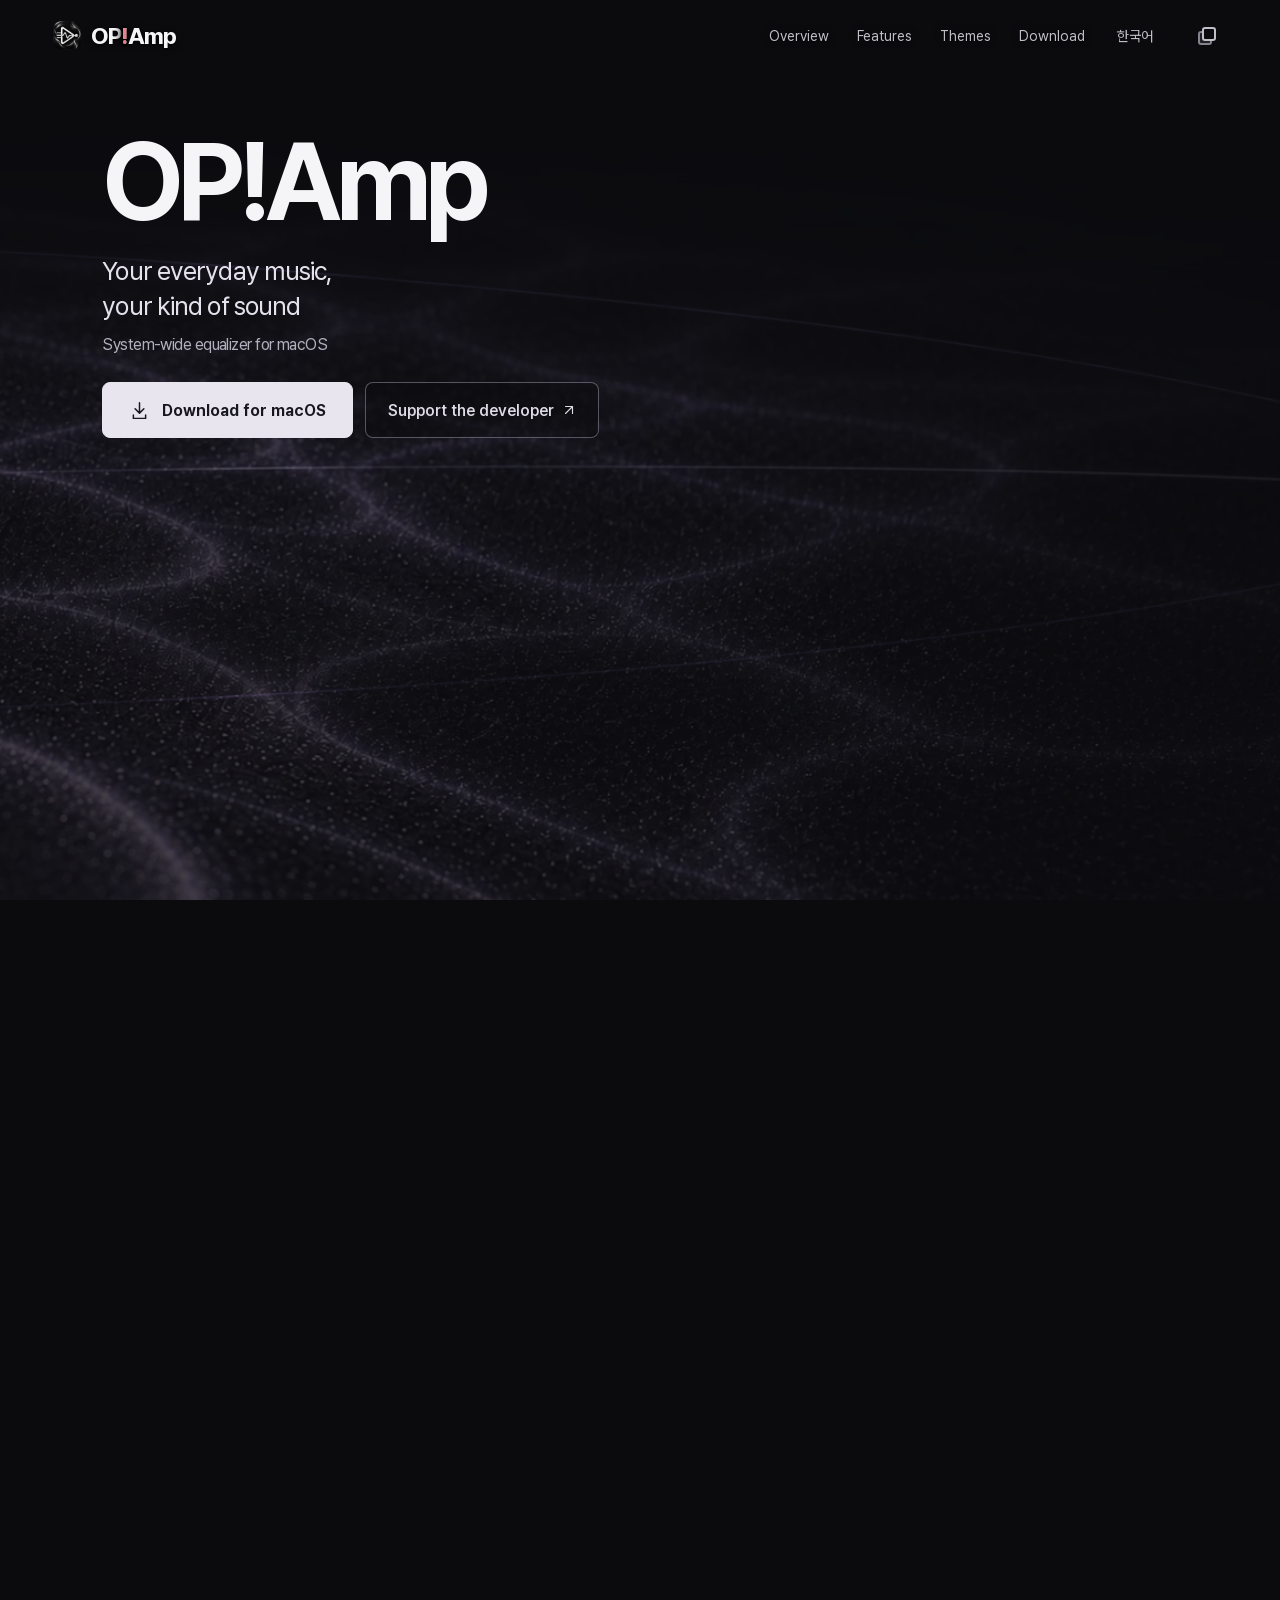
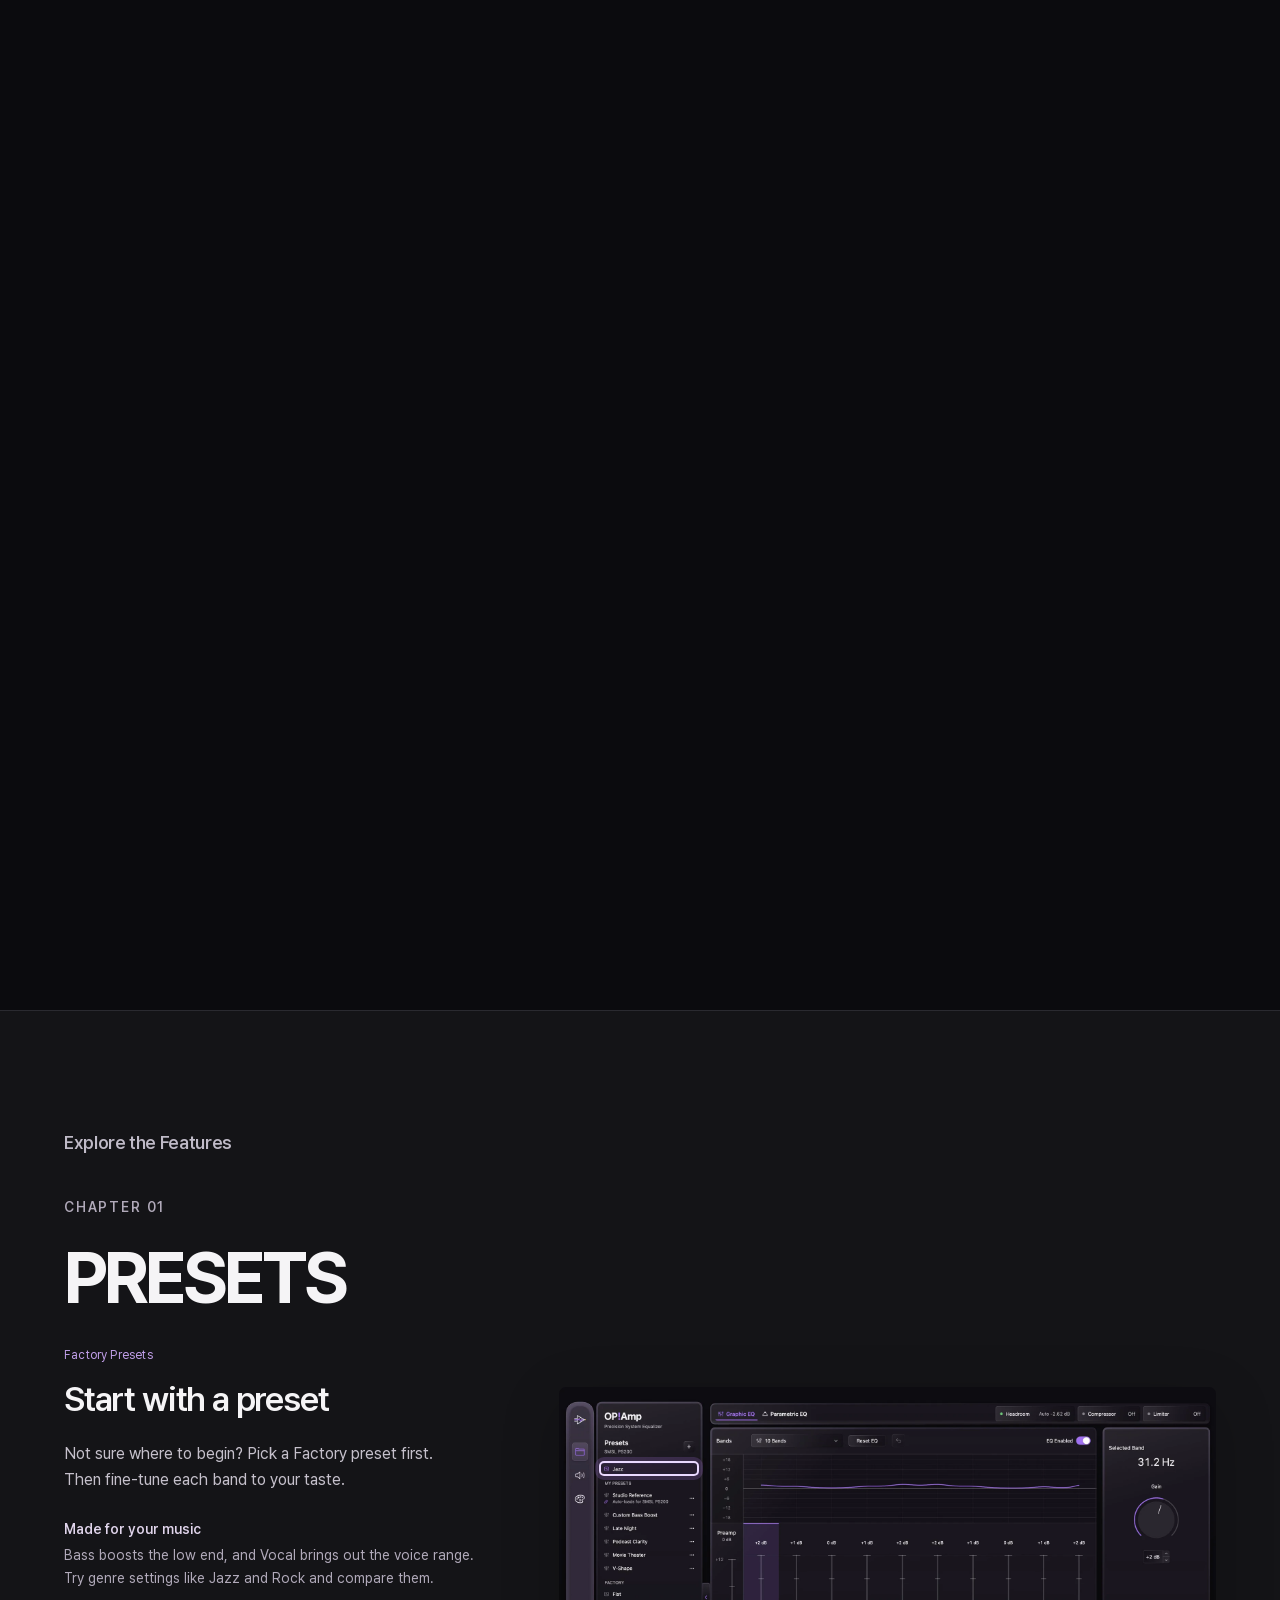
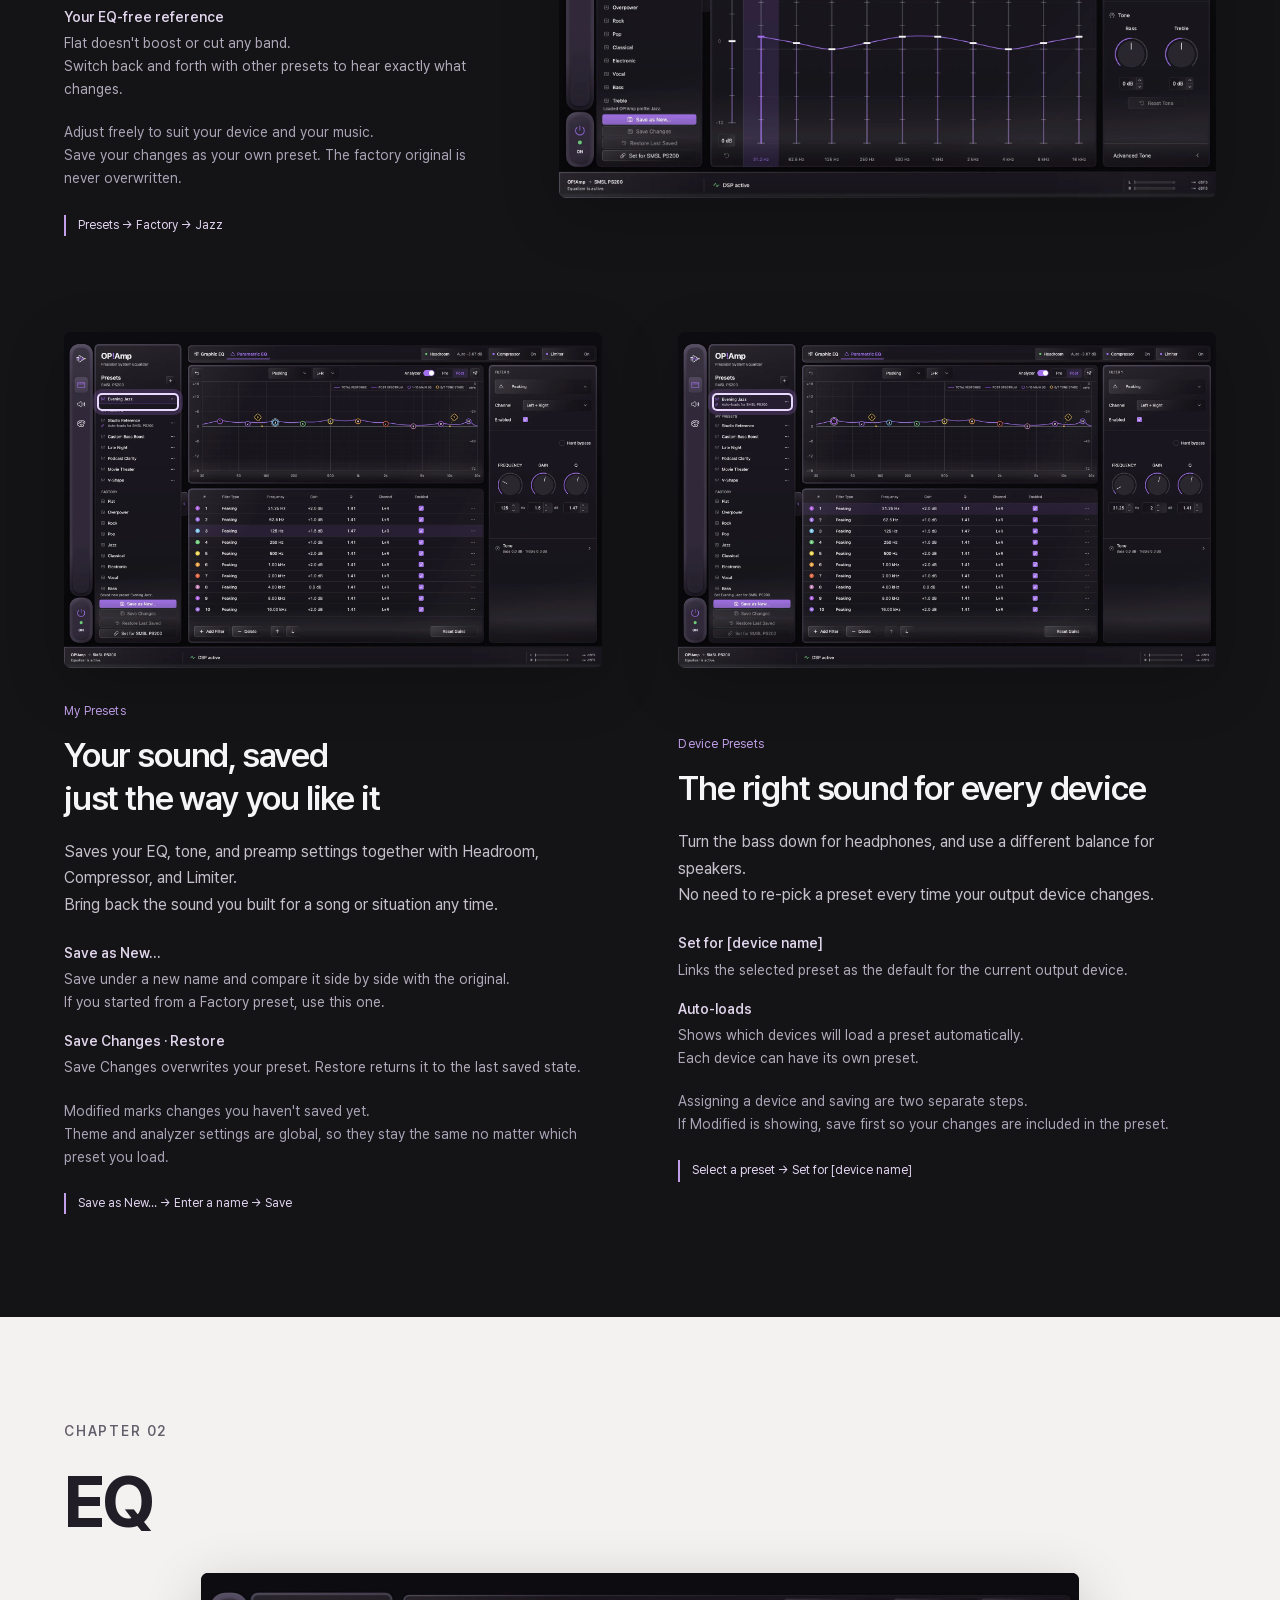
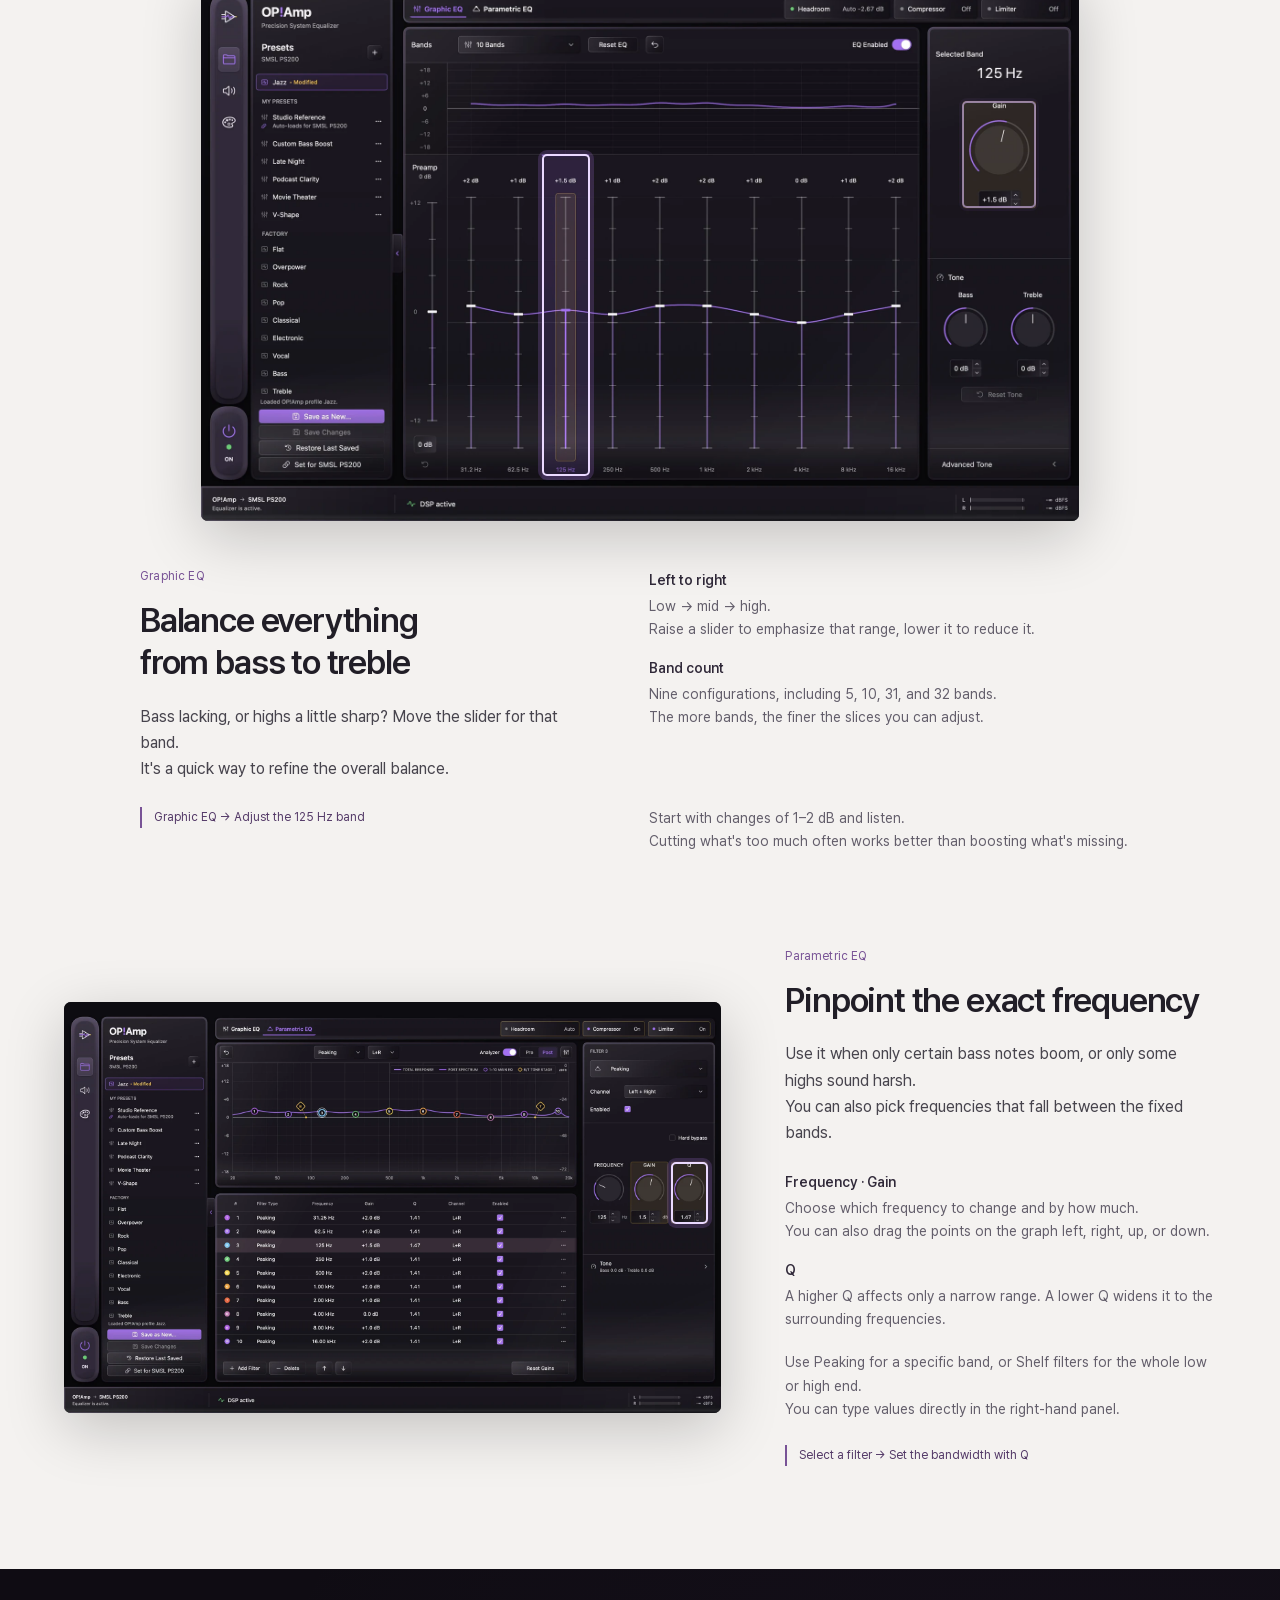
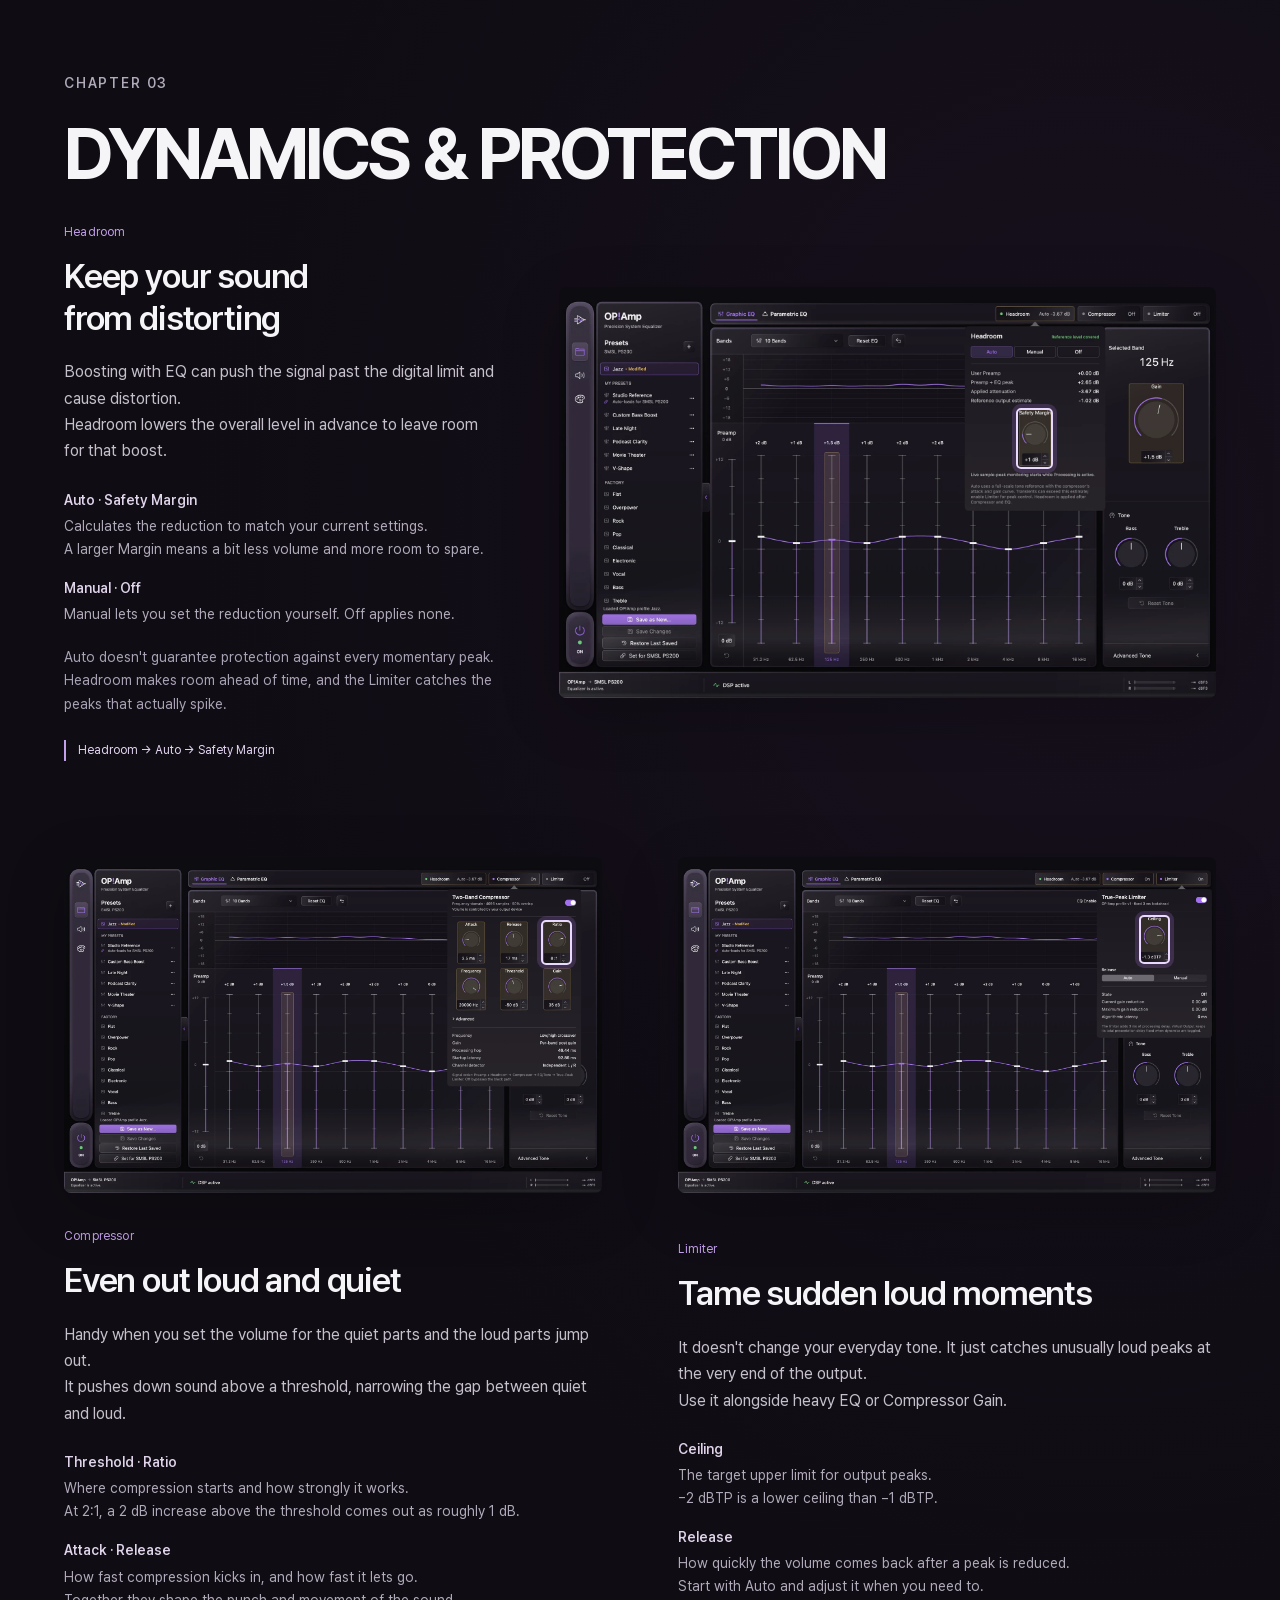
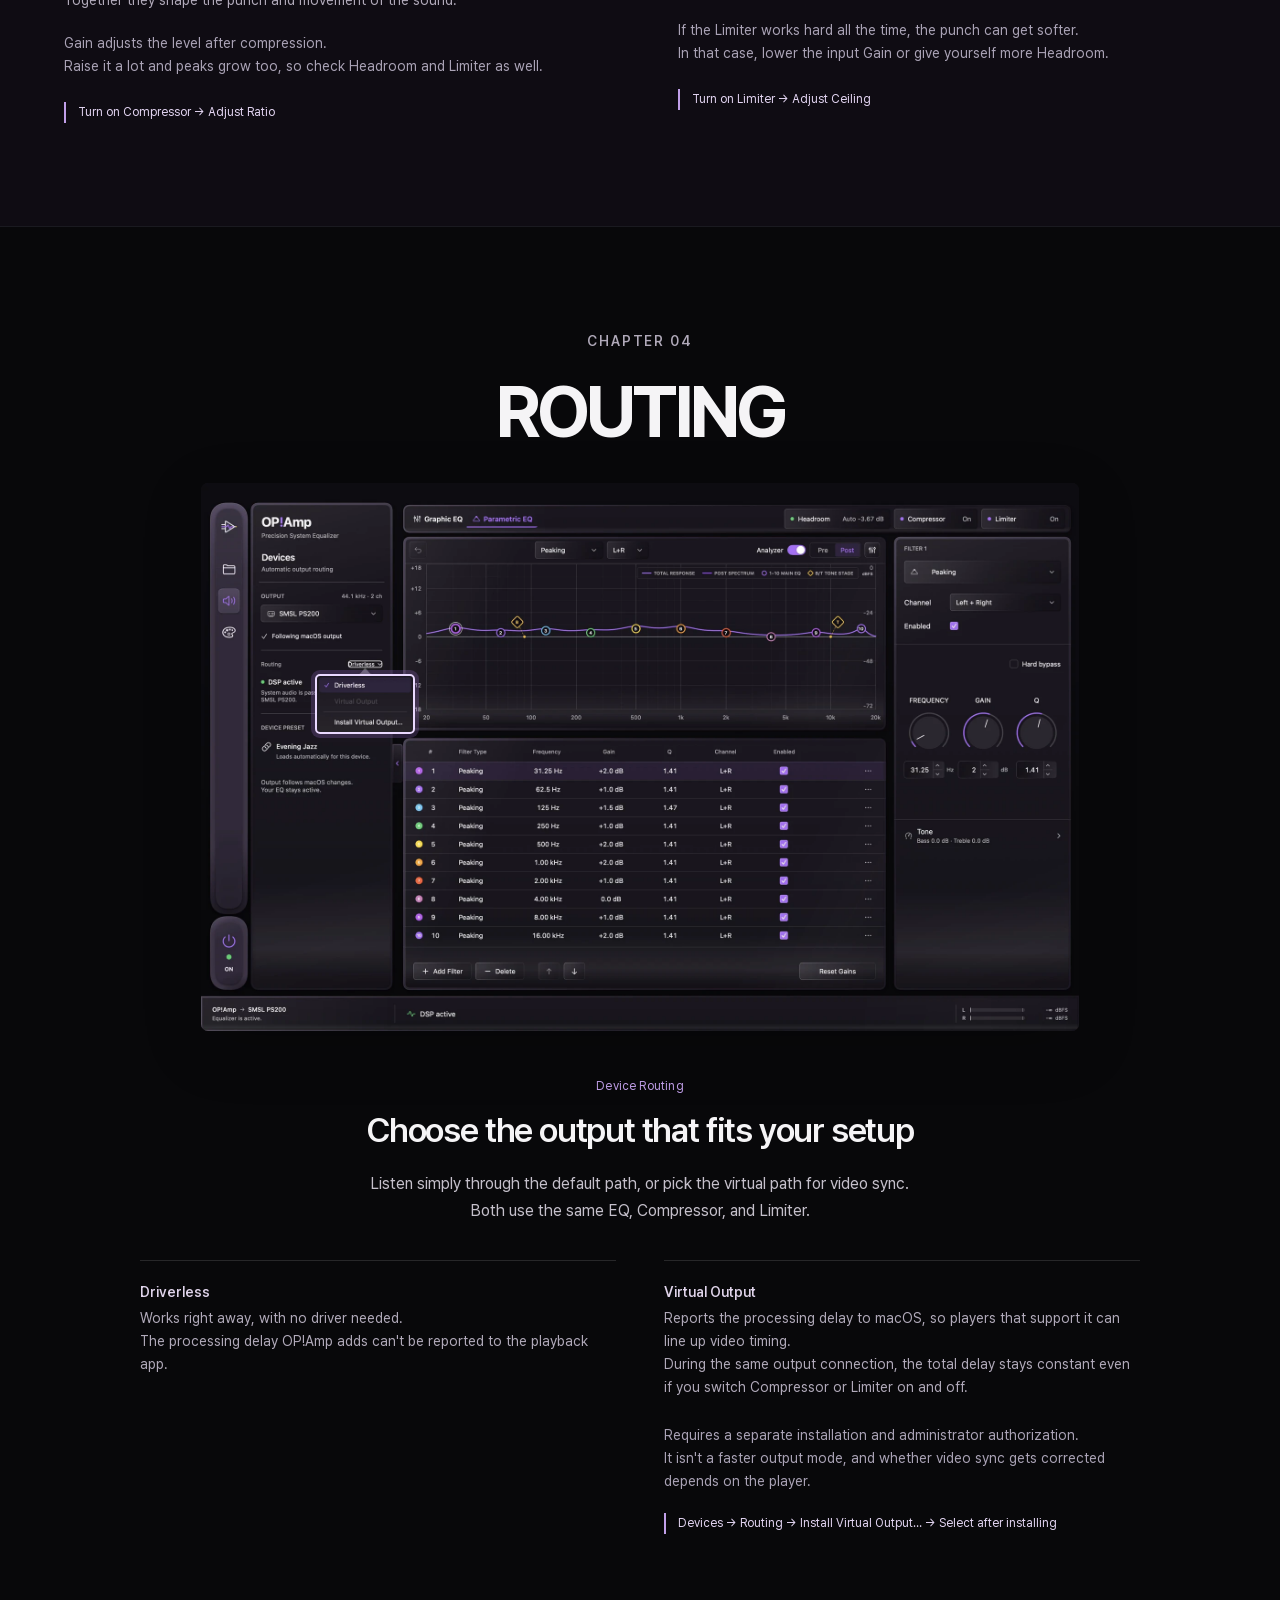
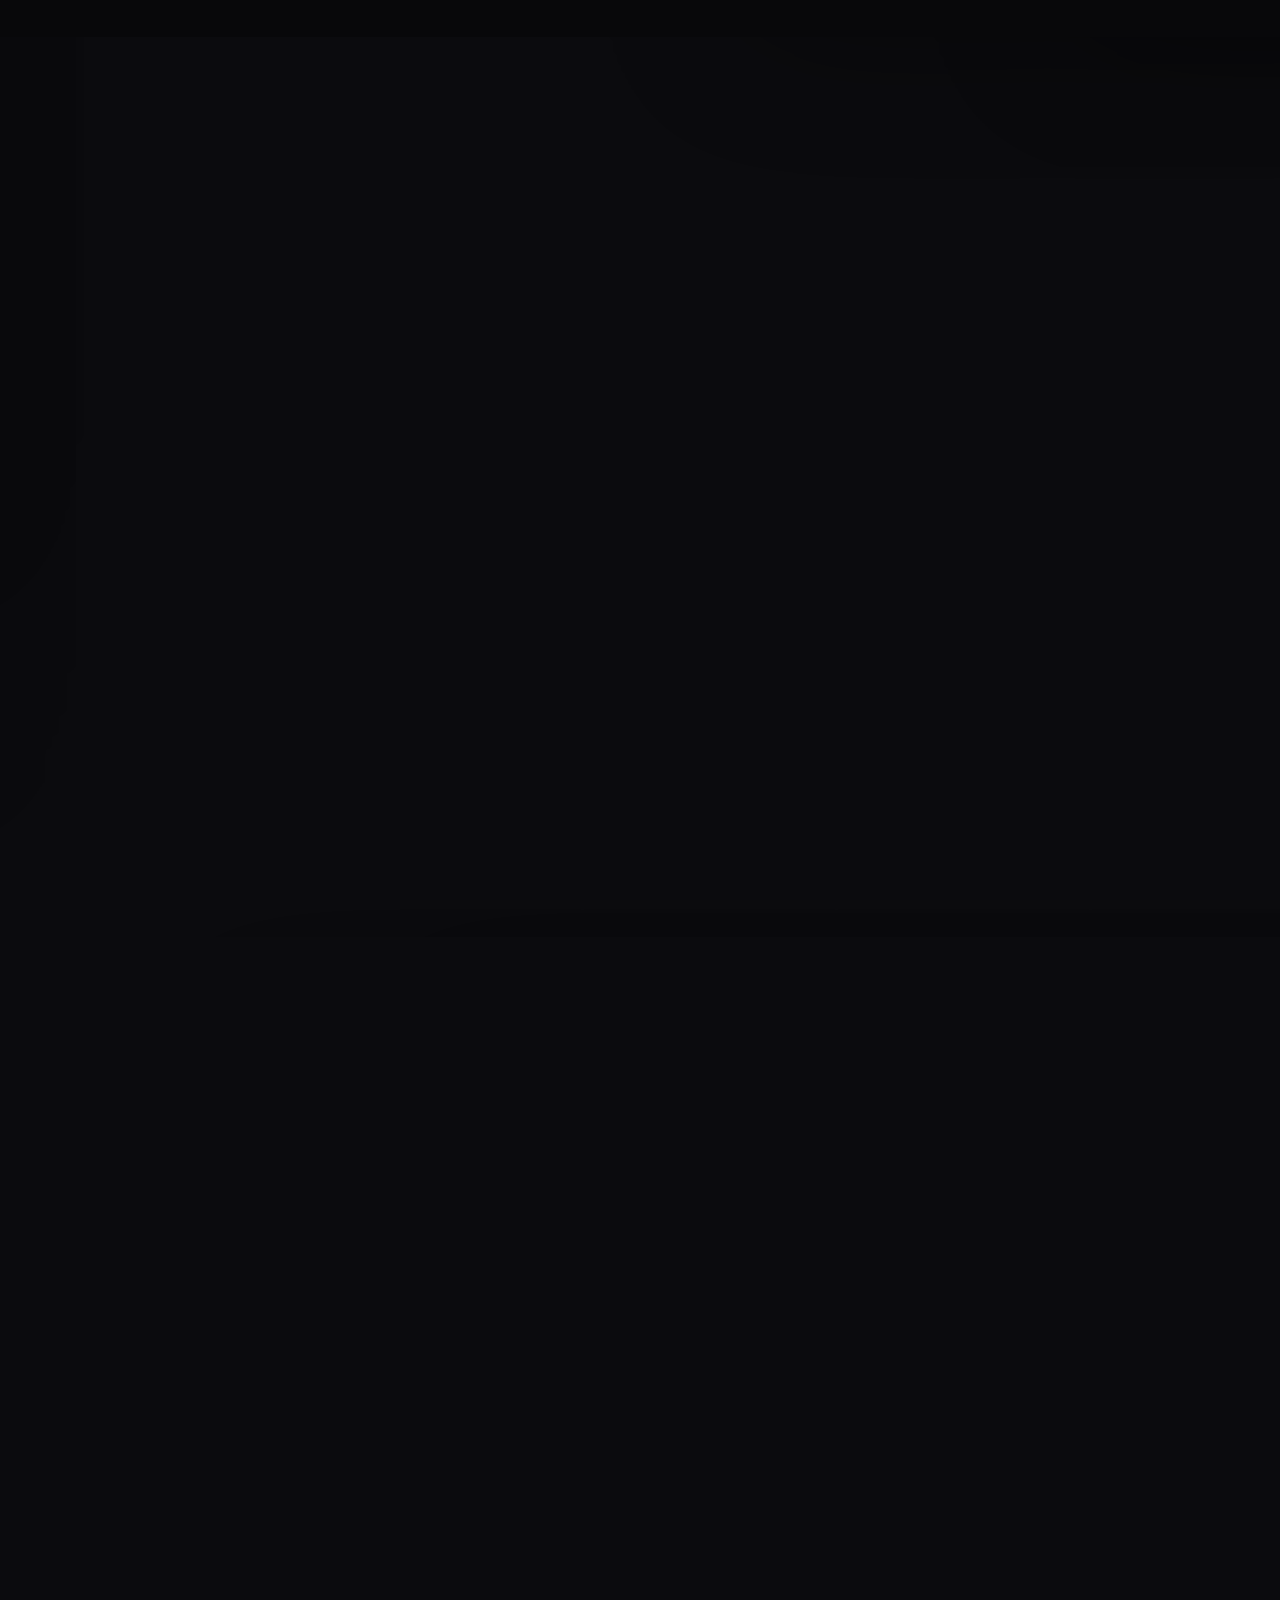
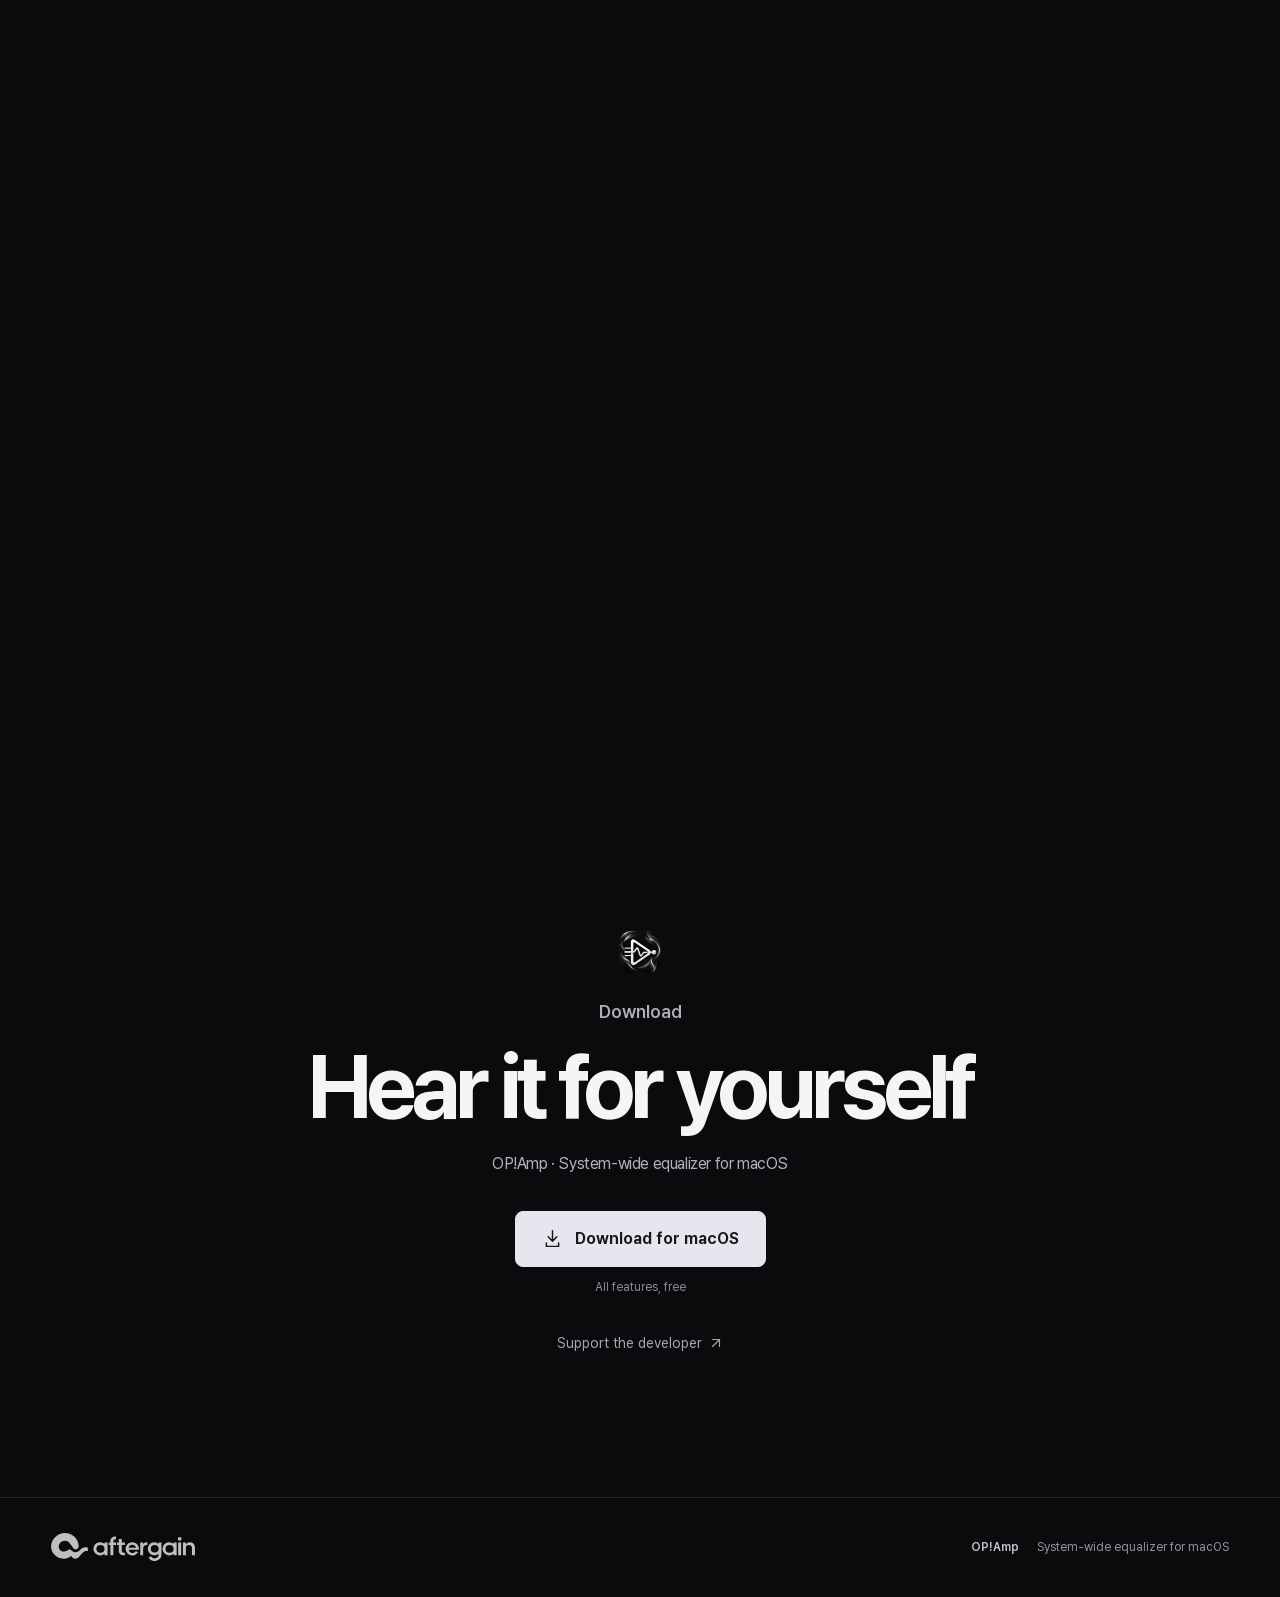
==== commit 378ba76c: "Update landing download to OP!Amp 0.2.28" ====
--- a/index.html
+++ b/index.html
@@ -7,7 +7,7 @@
     <link rel="canonical" href="https://opamp.giveit2.me/" />
     <meta name="theme-color" content="#0b0b0e" />
     <title>OP!Amp — macOS용 시스템 이퀄라이저</title>
-    <script type="module" crossorigin src="/assets/index-Lsy2W06N.js"></script>
+    <script type="module" crossorigin src="/assets/index-DjulqHUD.js"></script>
     <link rel="stylesheet" crossorigin href="/assets/index-CGjapuZE.css">
   </head>
   <body>
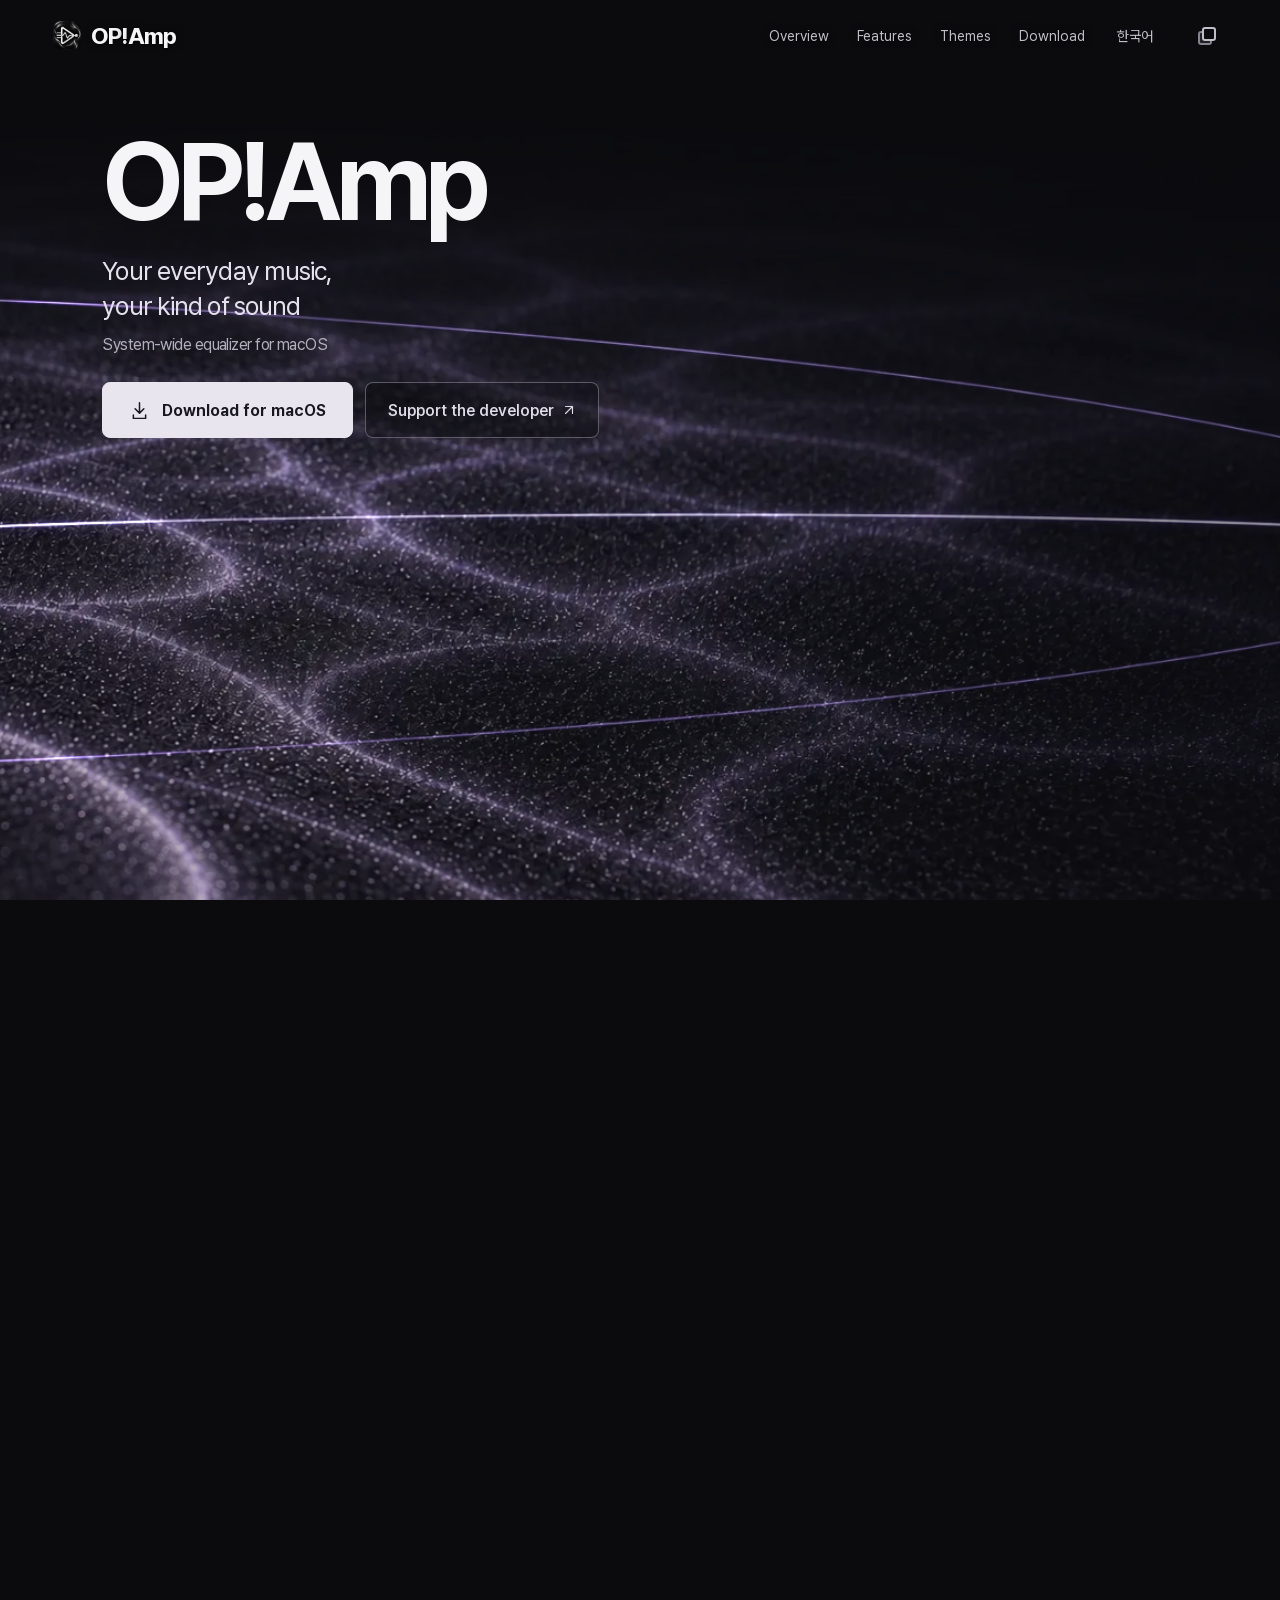
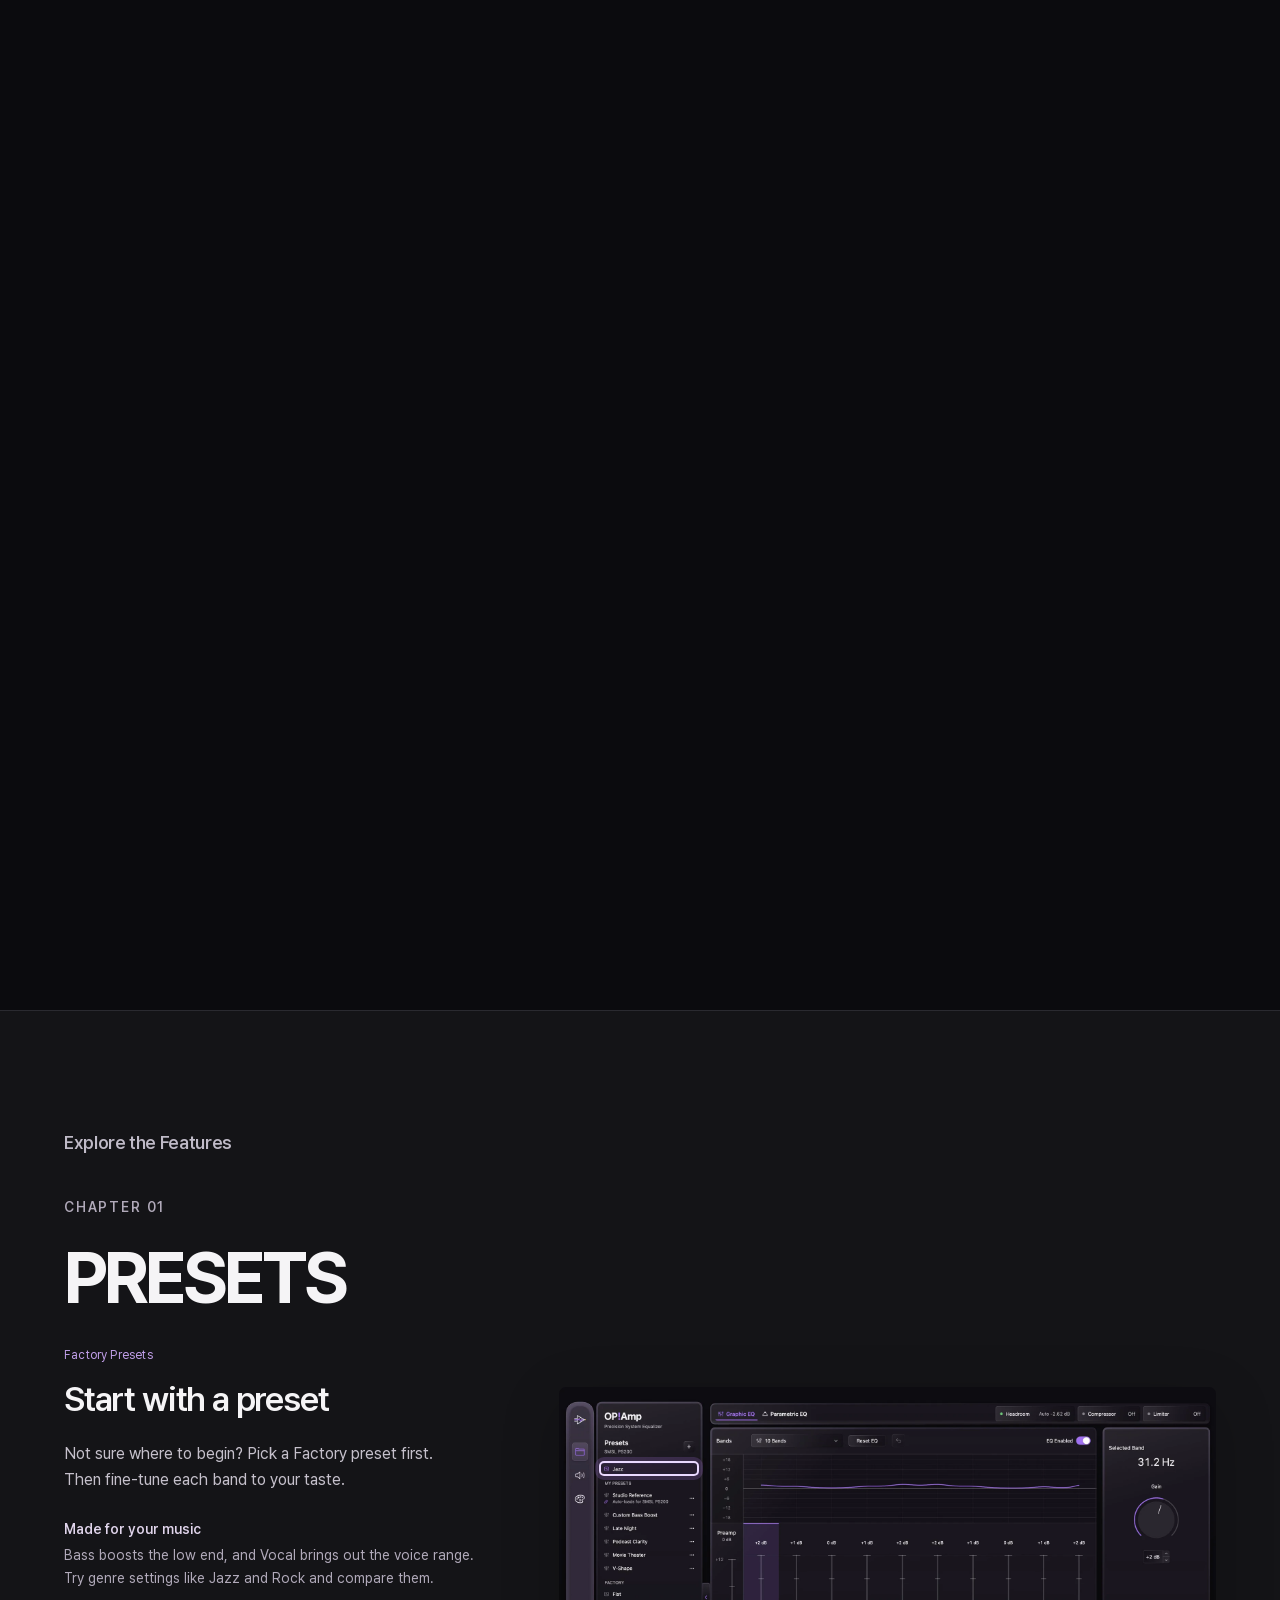
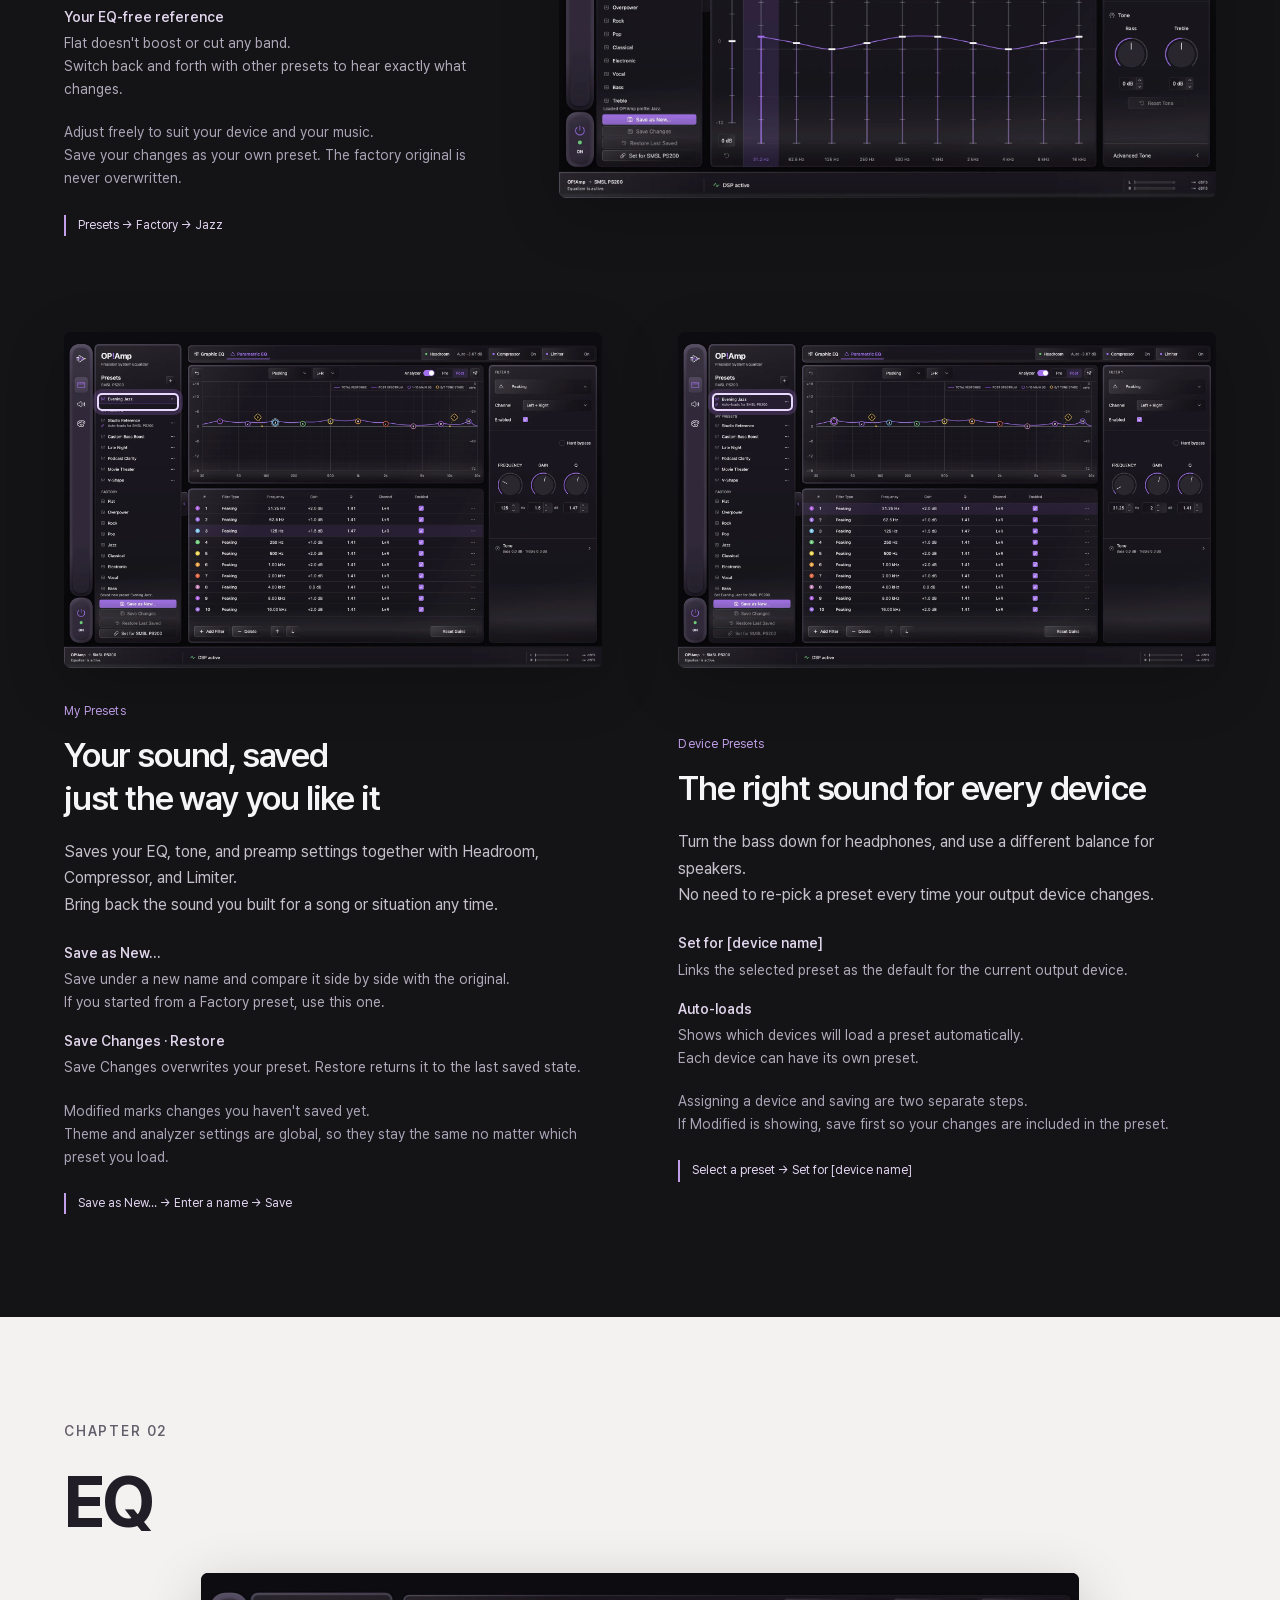
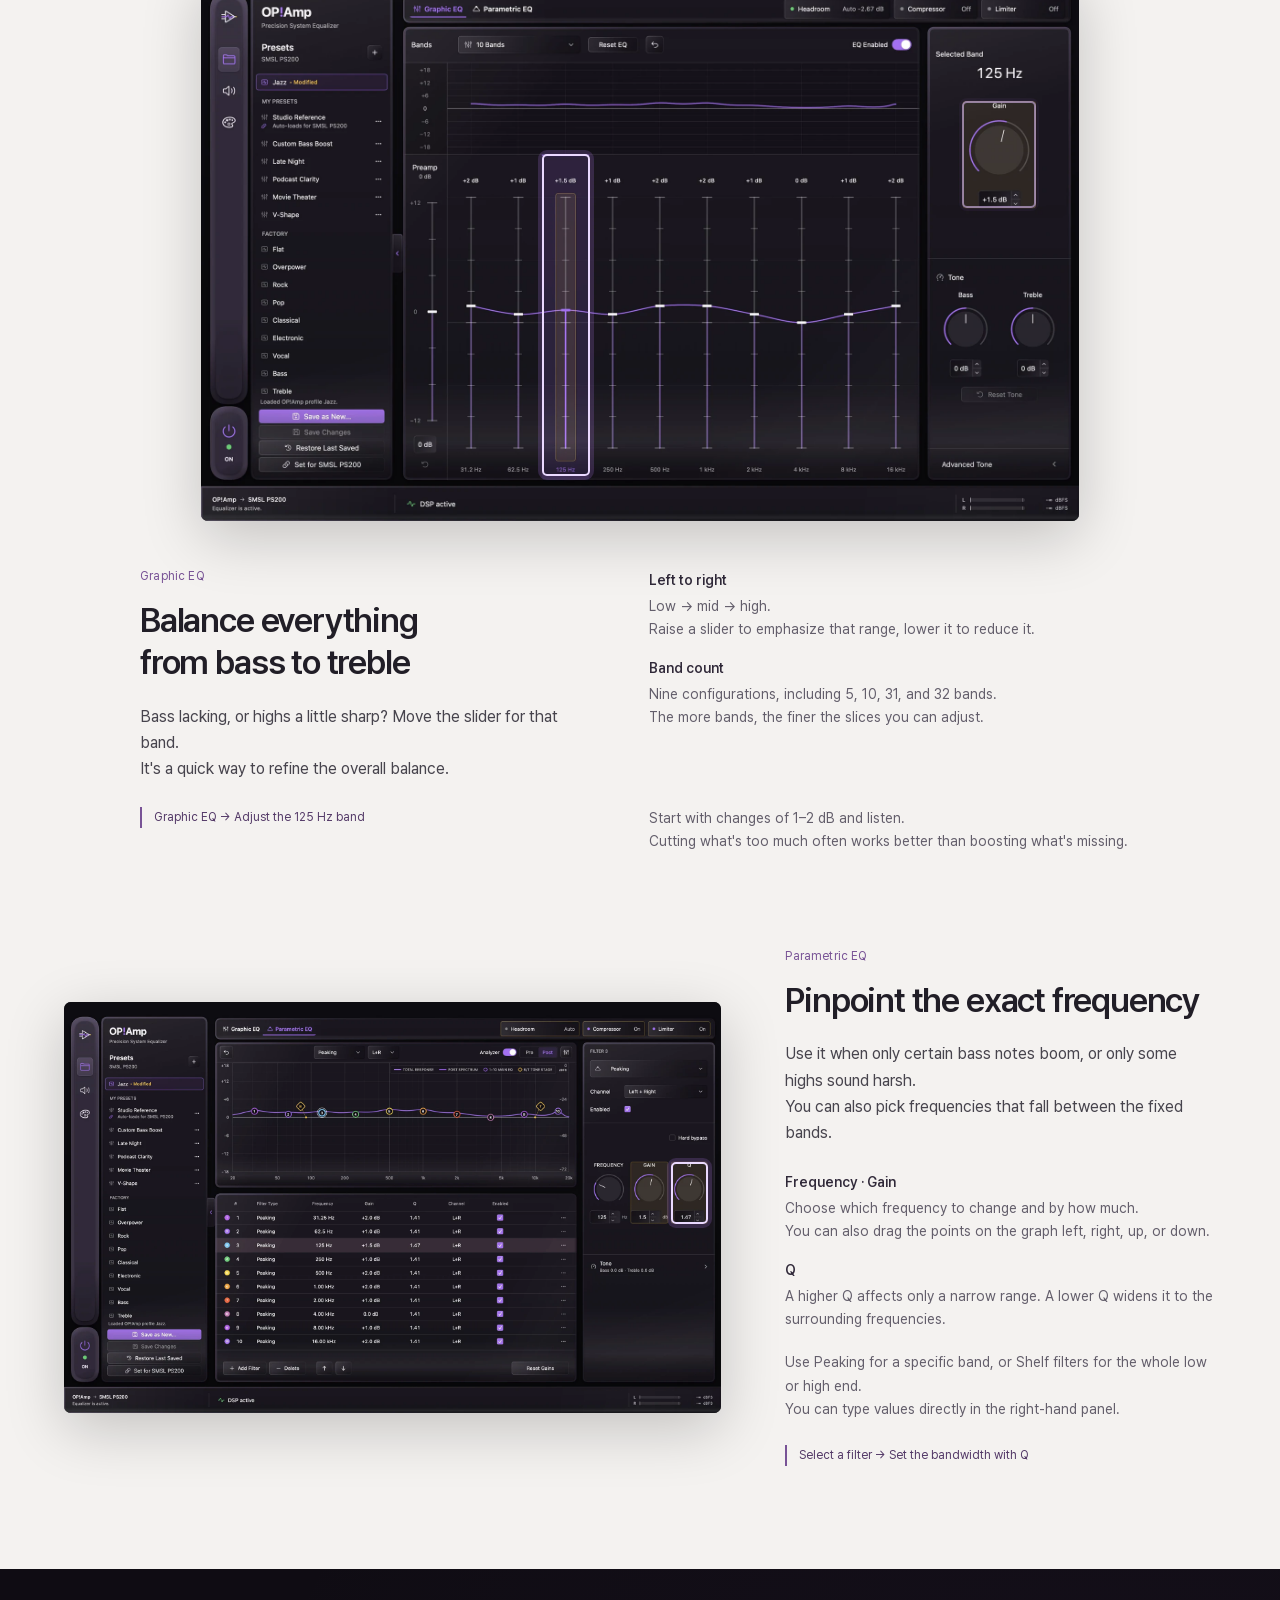
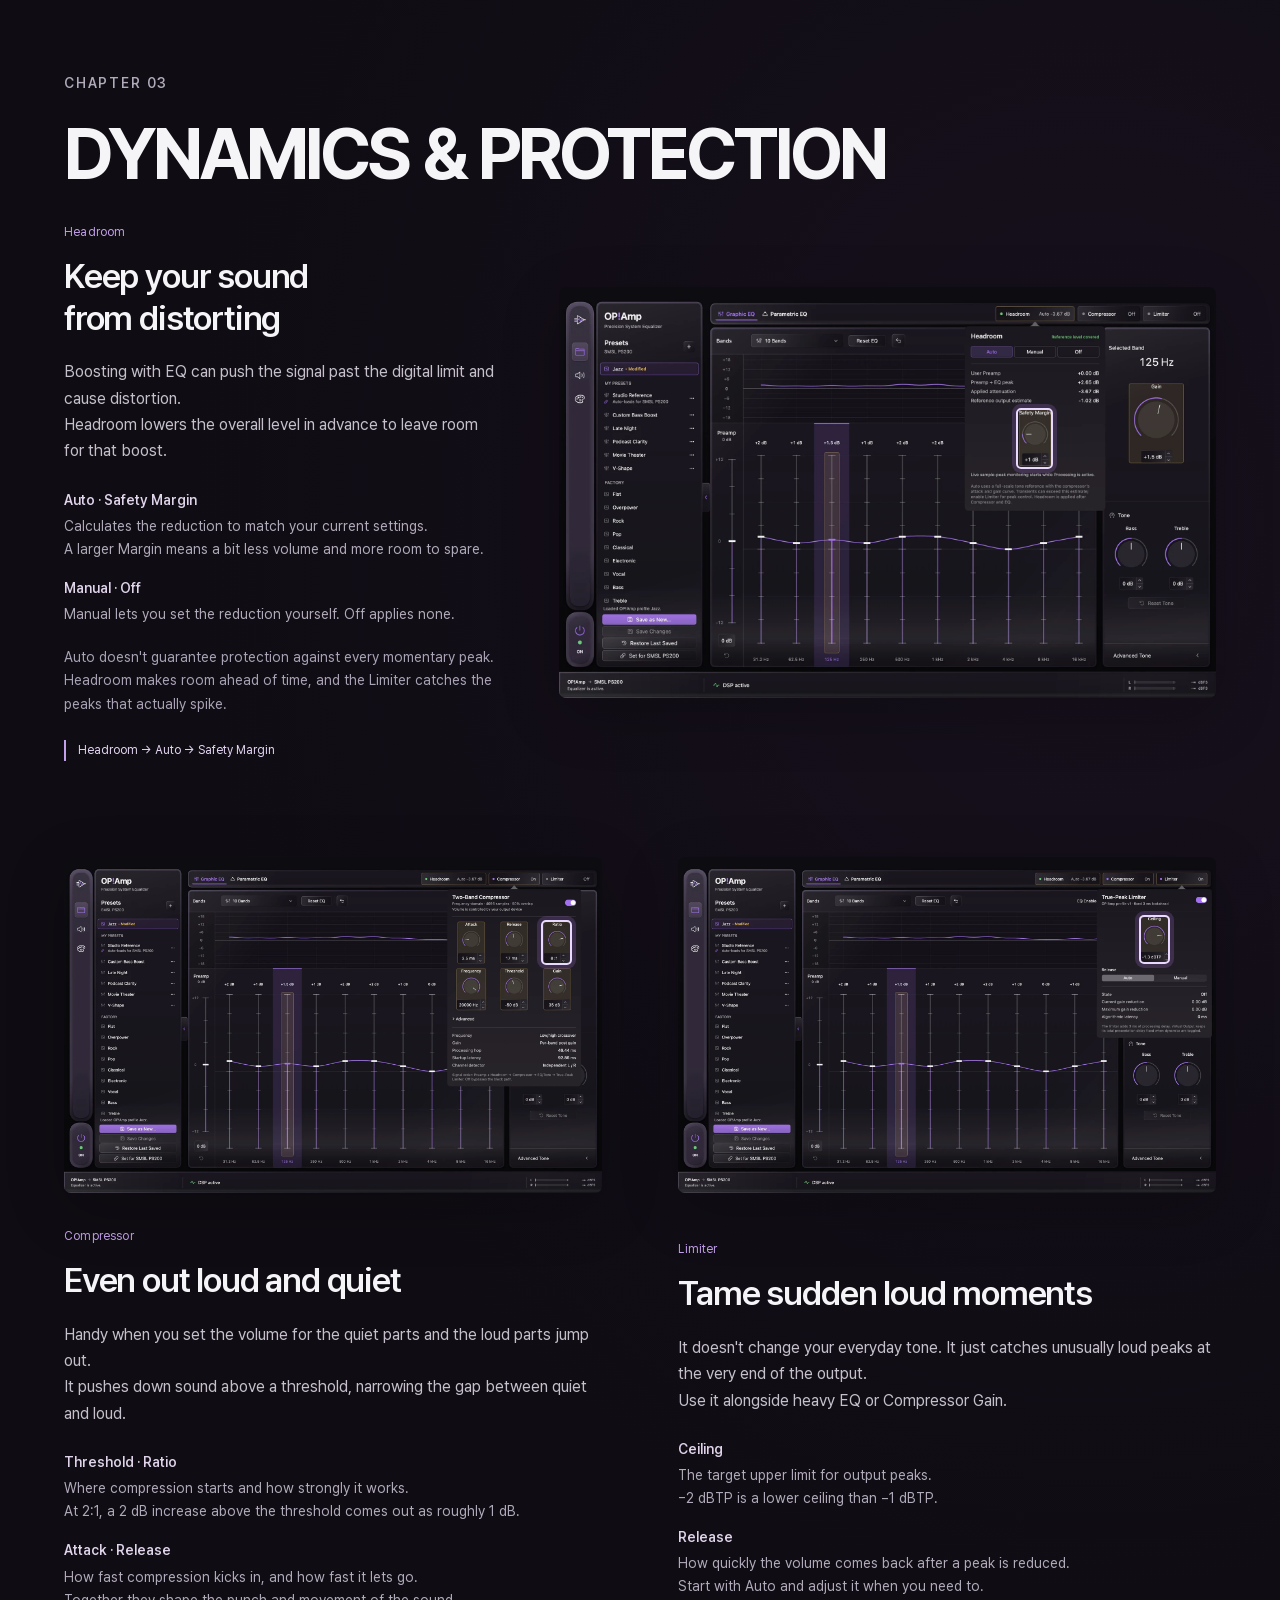
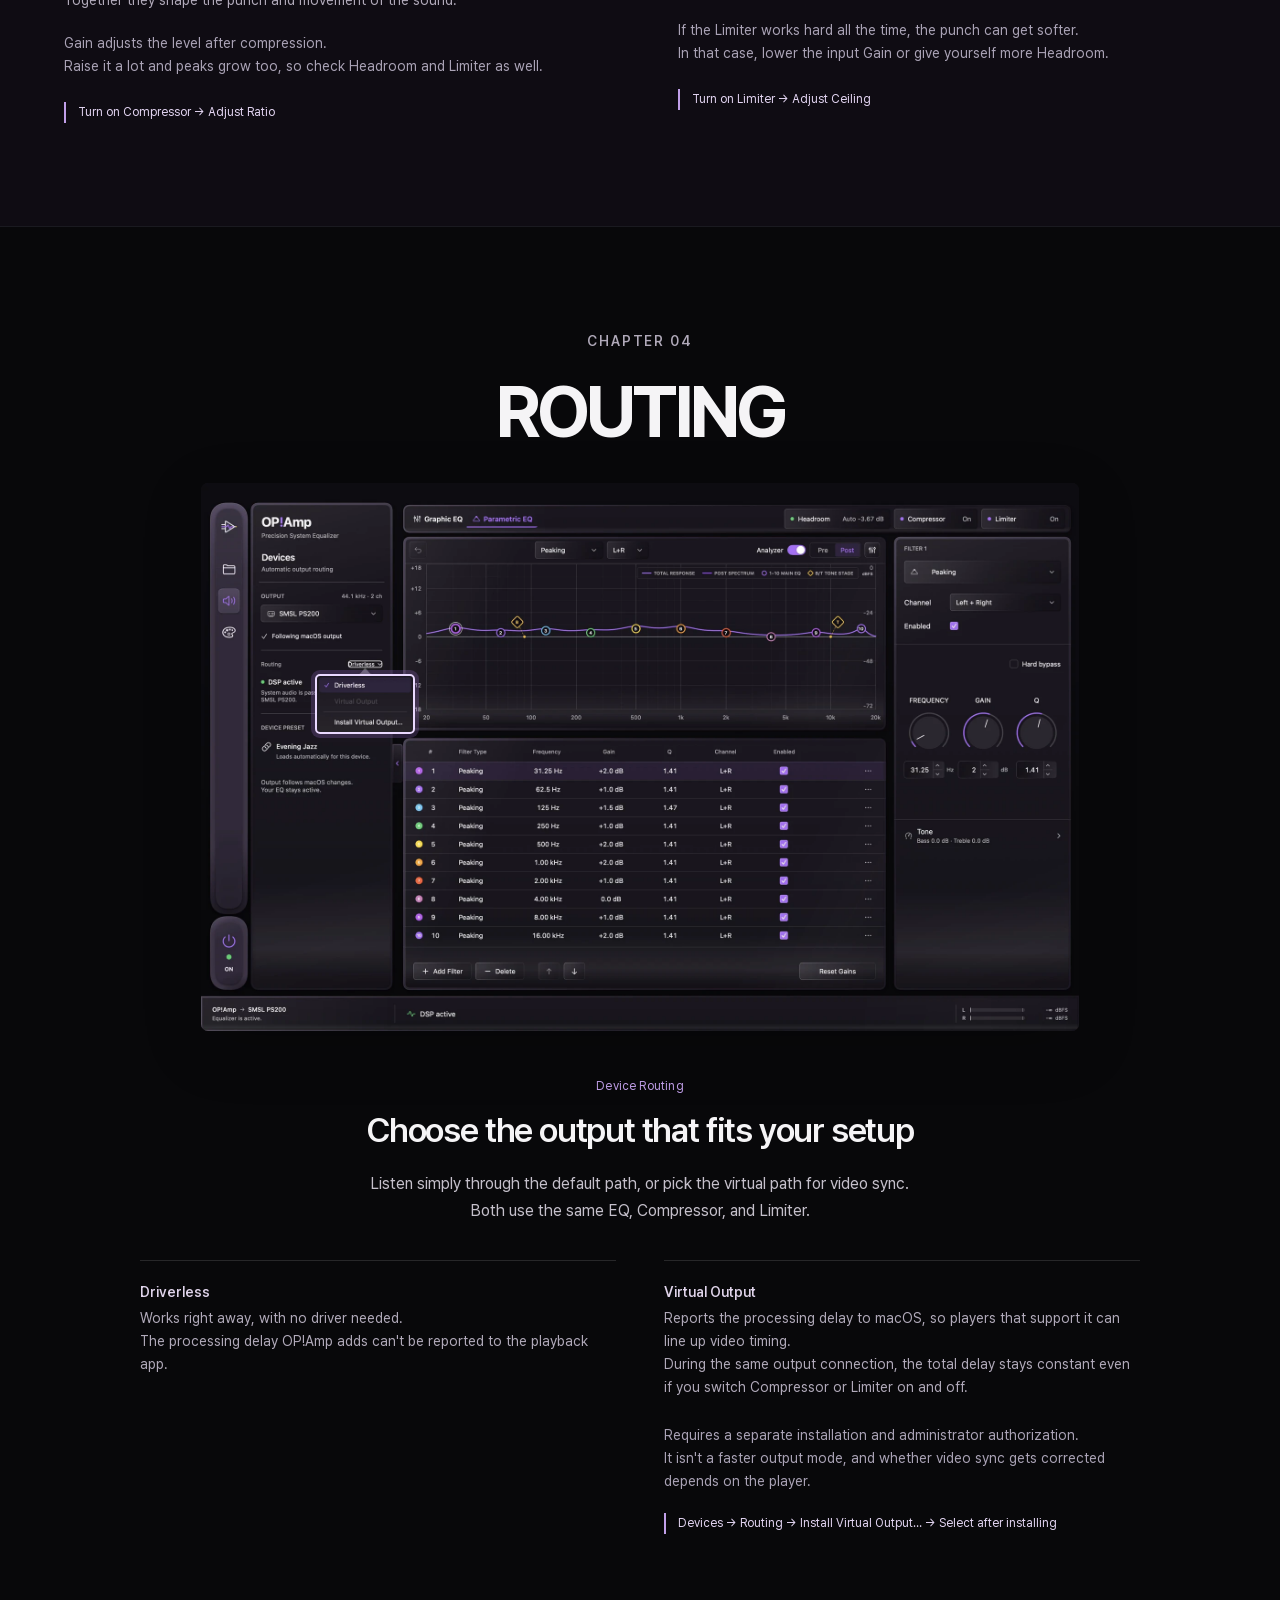
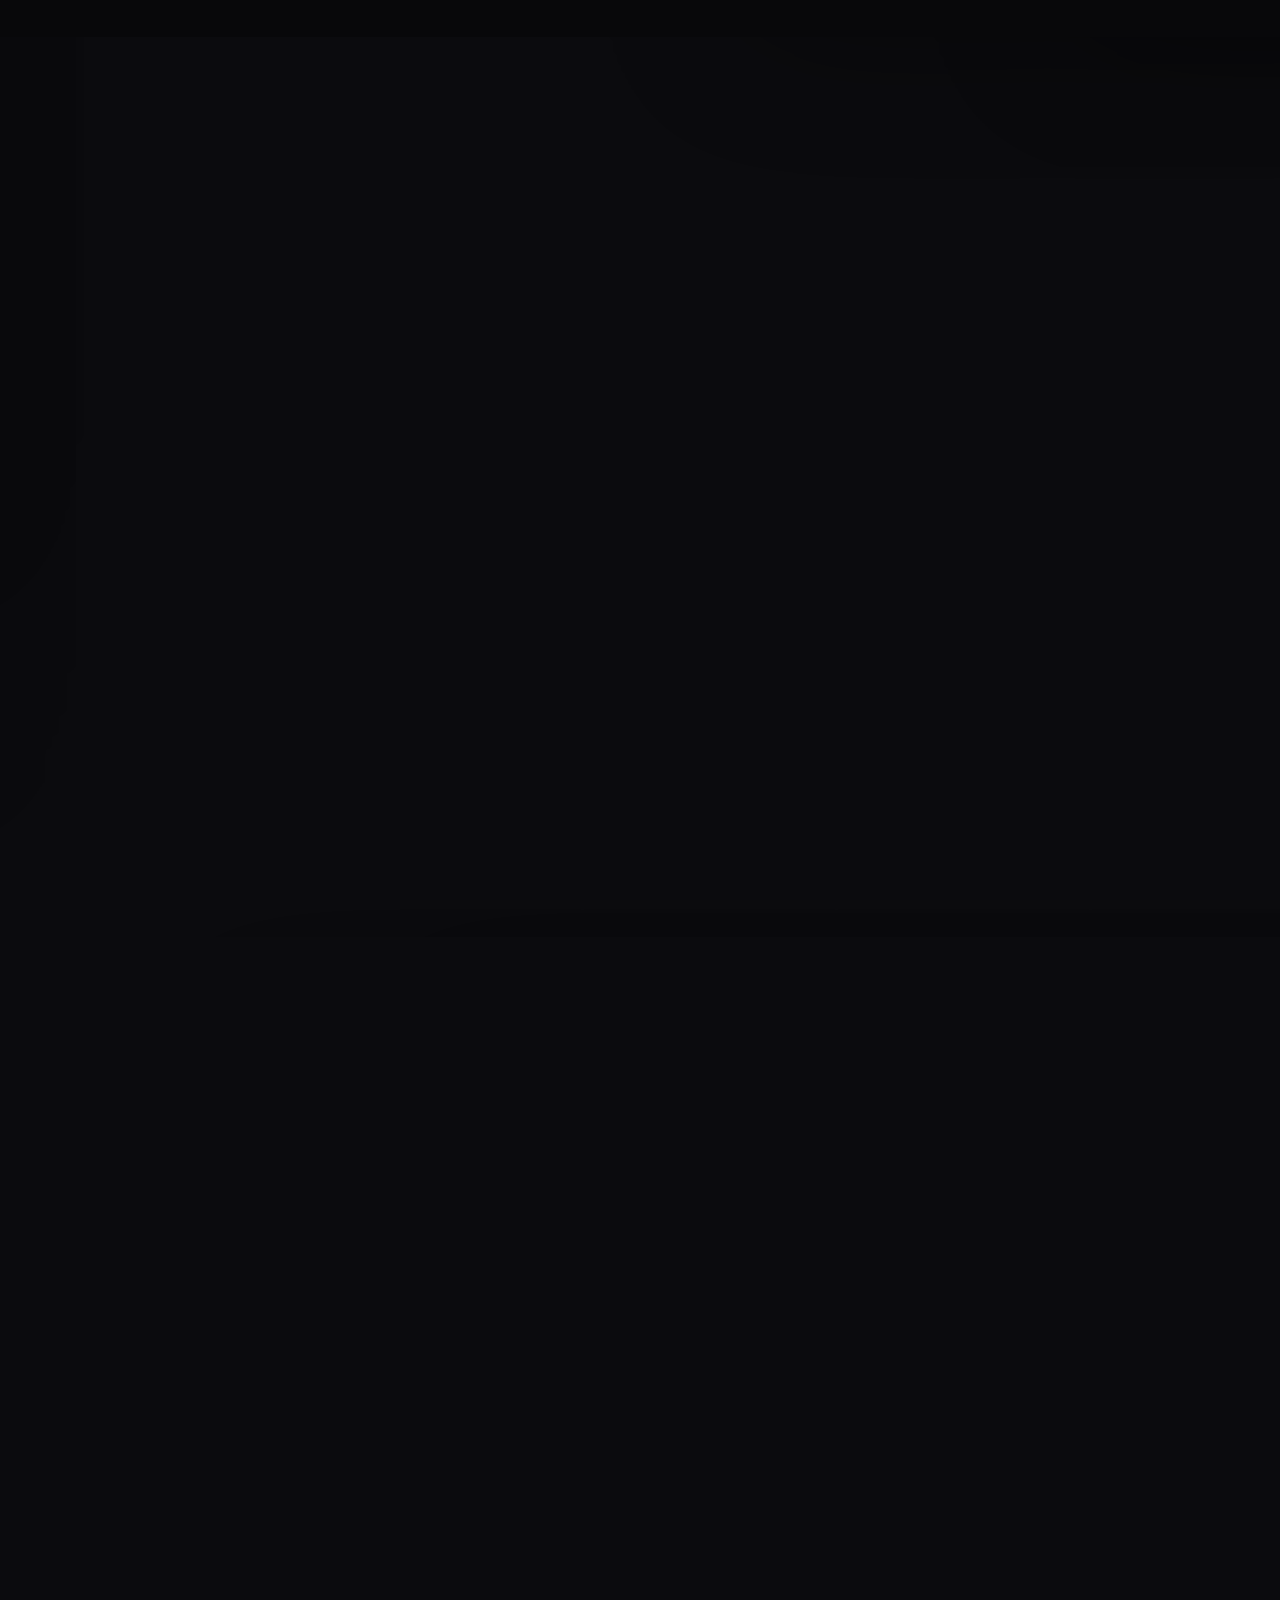
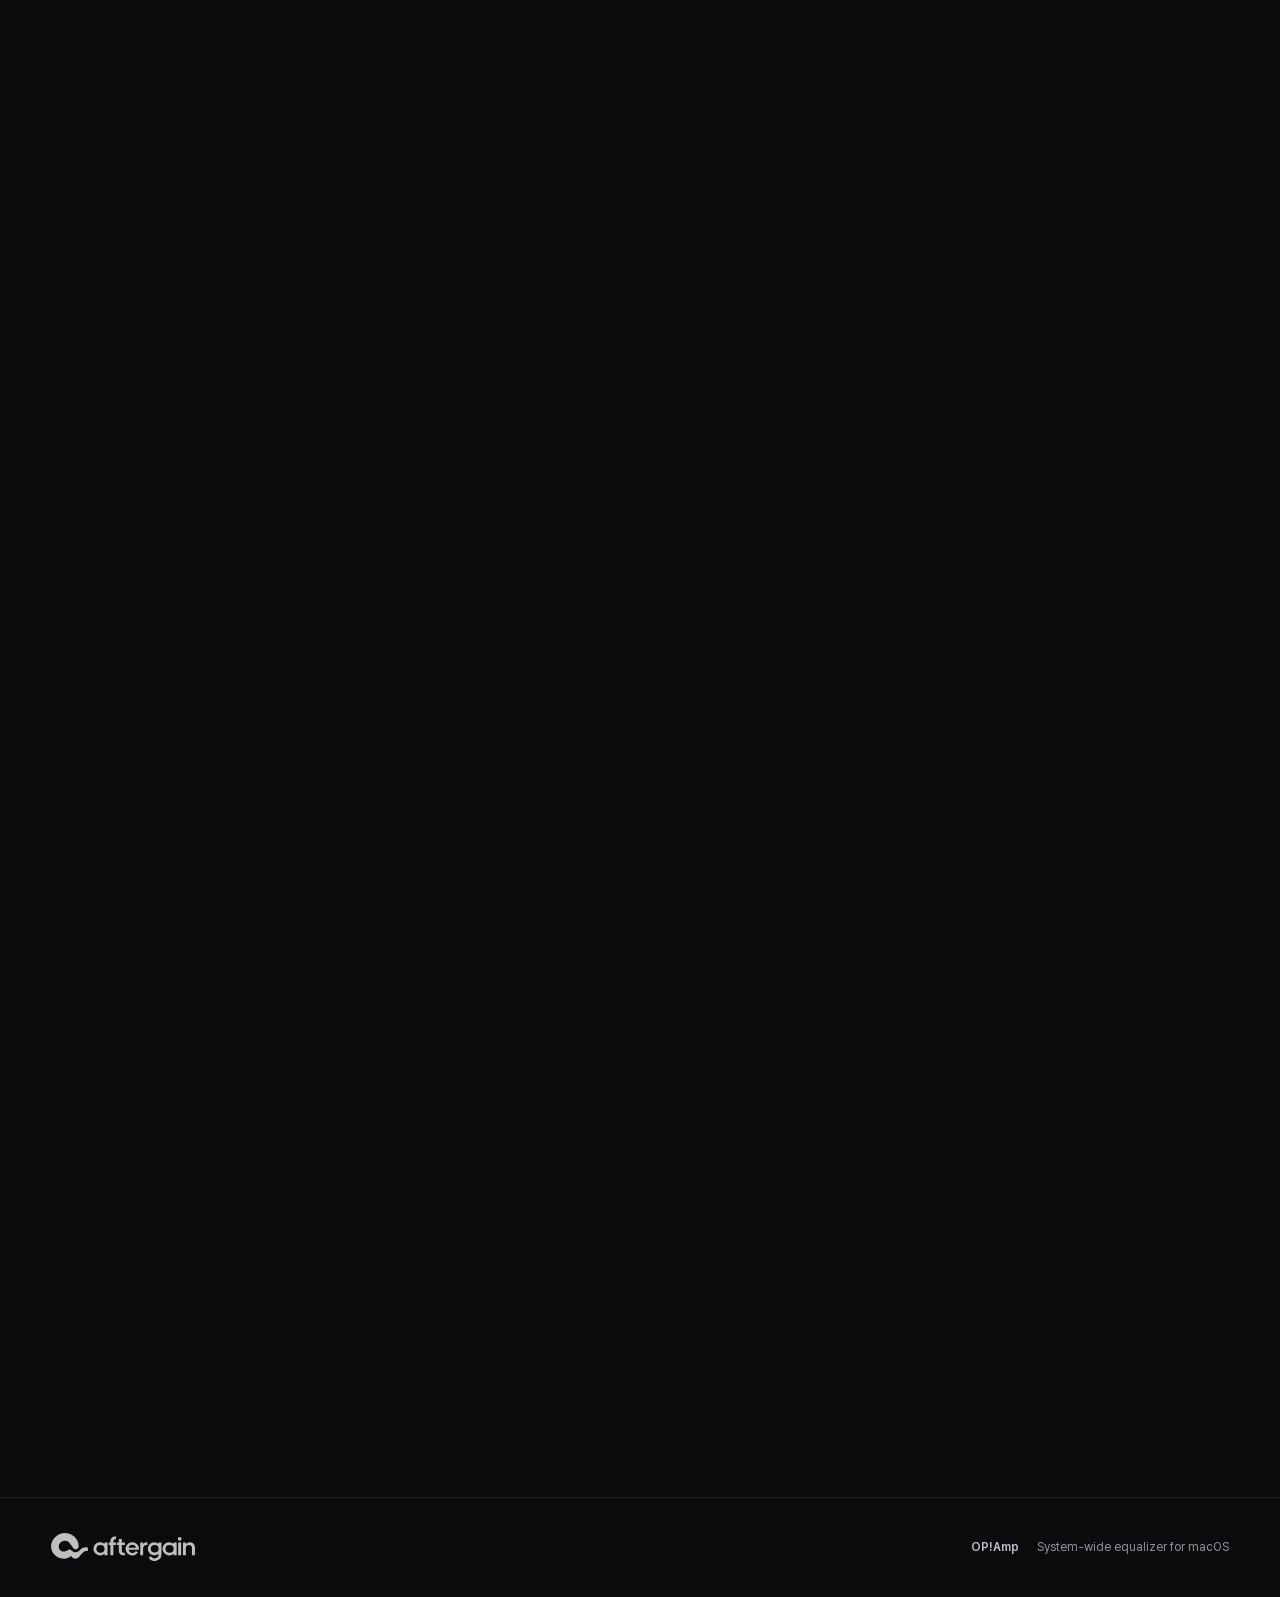
==== commit 527dc244: "Connect GA4 landing download and support events" ====
--- a/index.html
+++ b/index.html
@@ -7,7 +7,7 @@
     <link rel="canonical" href="https://opamp.giveit2.me/" />
     <meta name="theme-color" content="#0b0b0e" />
     <title>OP!Amp — macOS용 시스템 이퀄라이저</title>
-    <script type="module" crossorigin src="/assets/index-DjulqHUD.js"></script>
+    <script type="module" crossorigin src="/assets/index-Bg5es3Fs.js"></script>
     <link rel="stylesheet" crossorigin href="/assets/index-CGjapuZE.css">
   </head>
   <body>
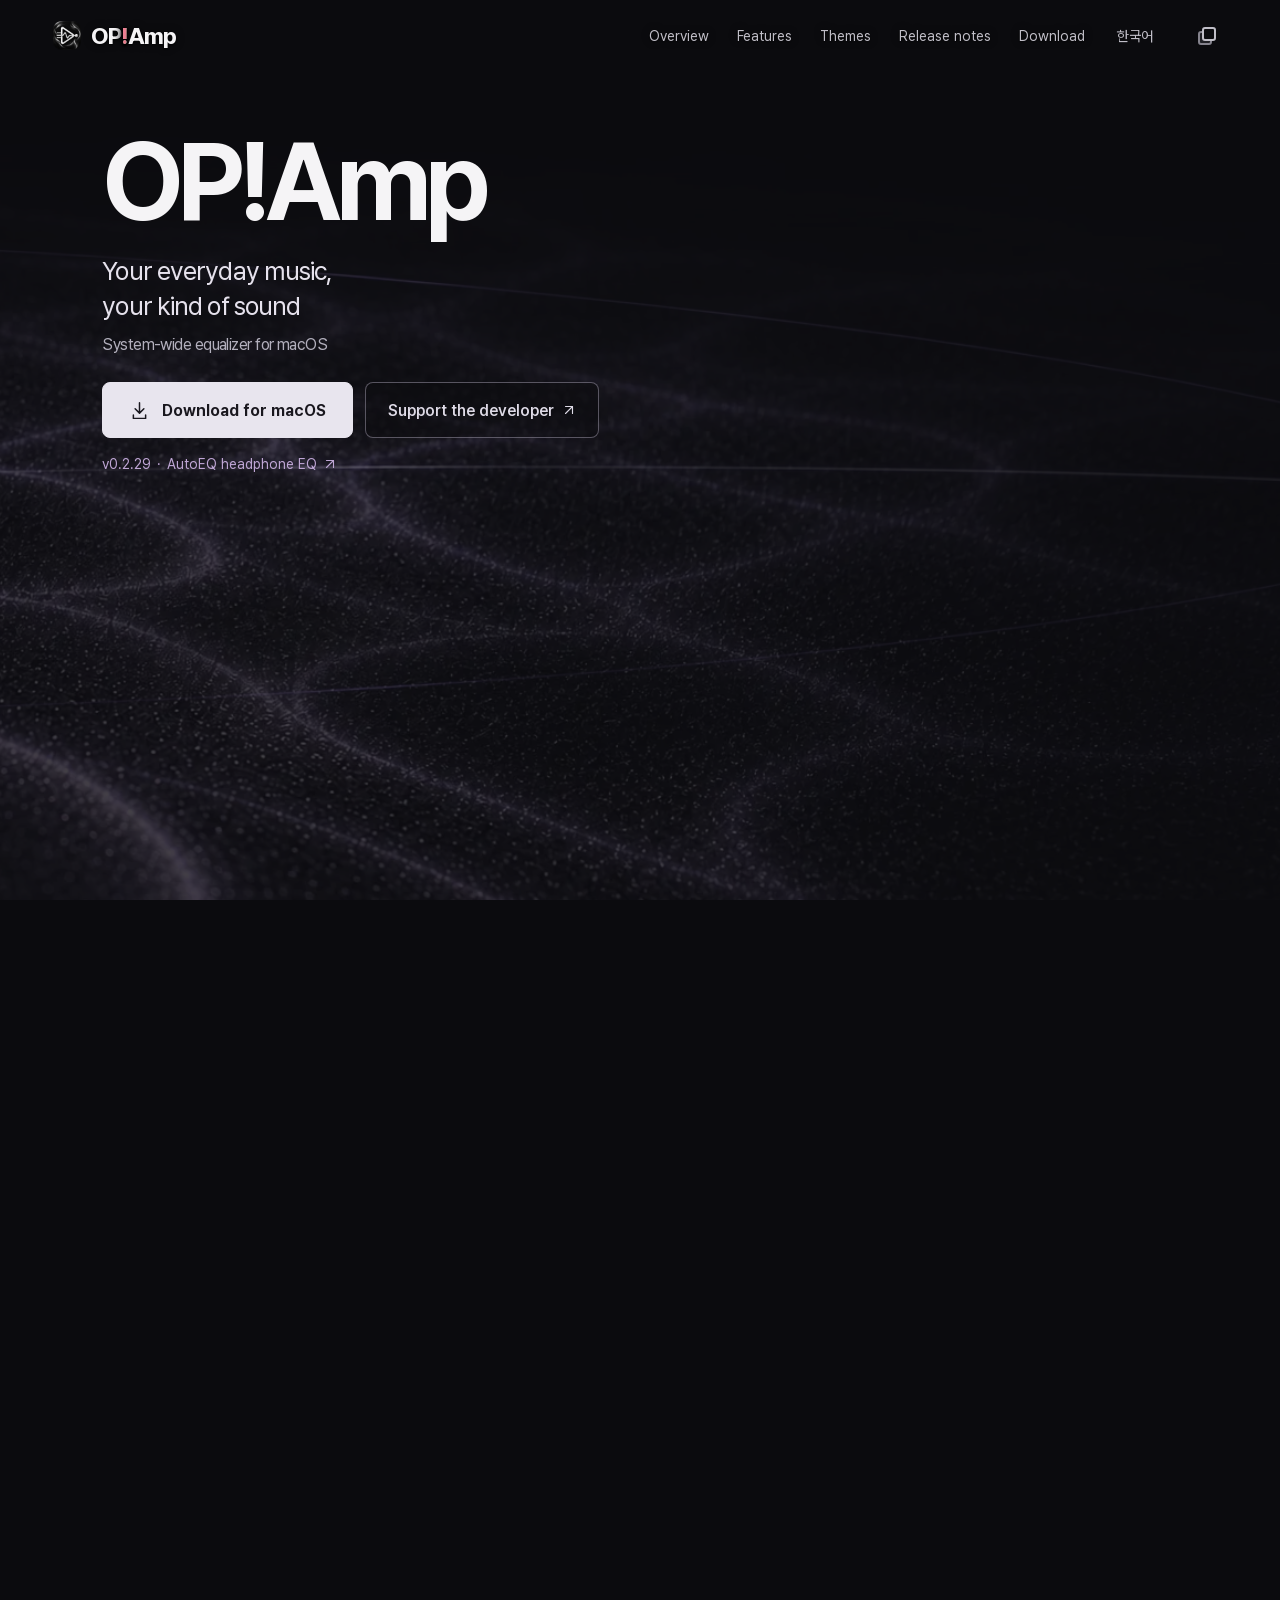
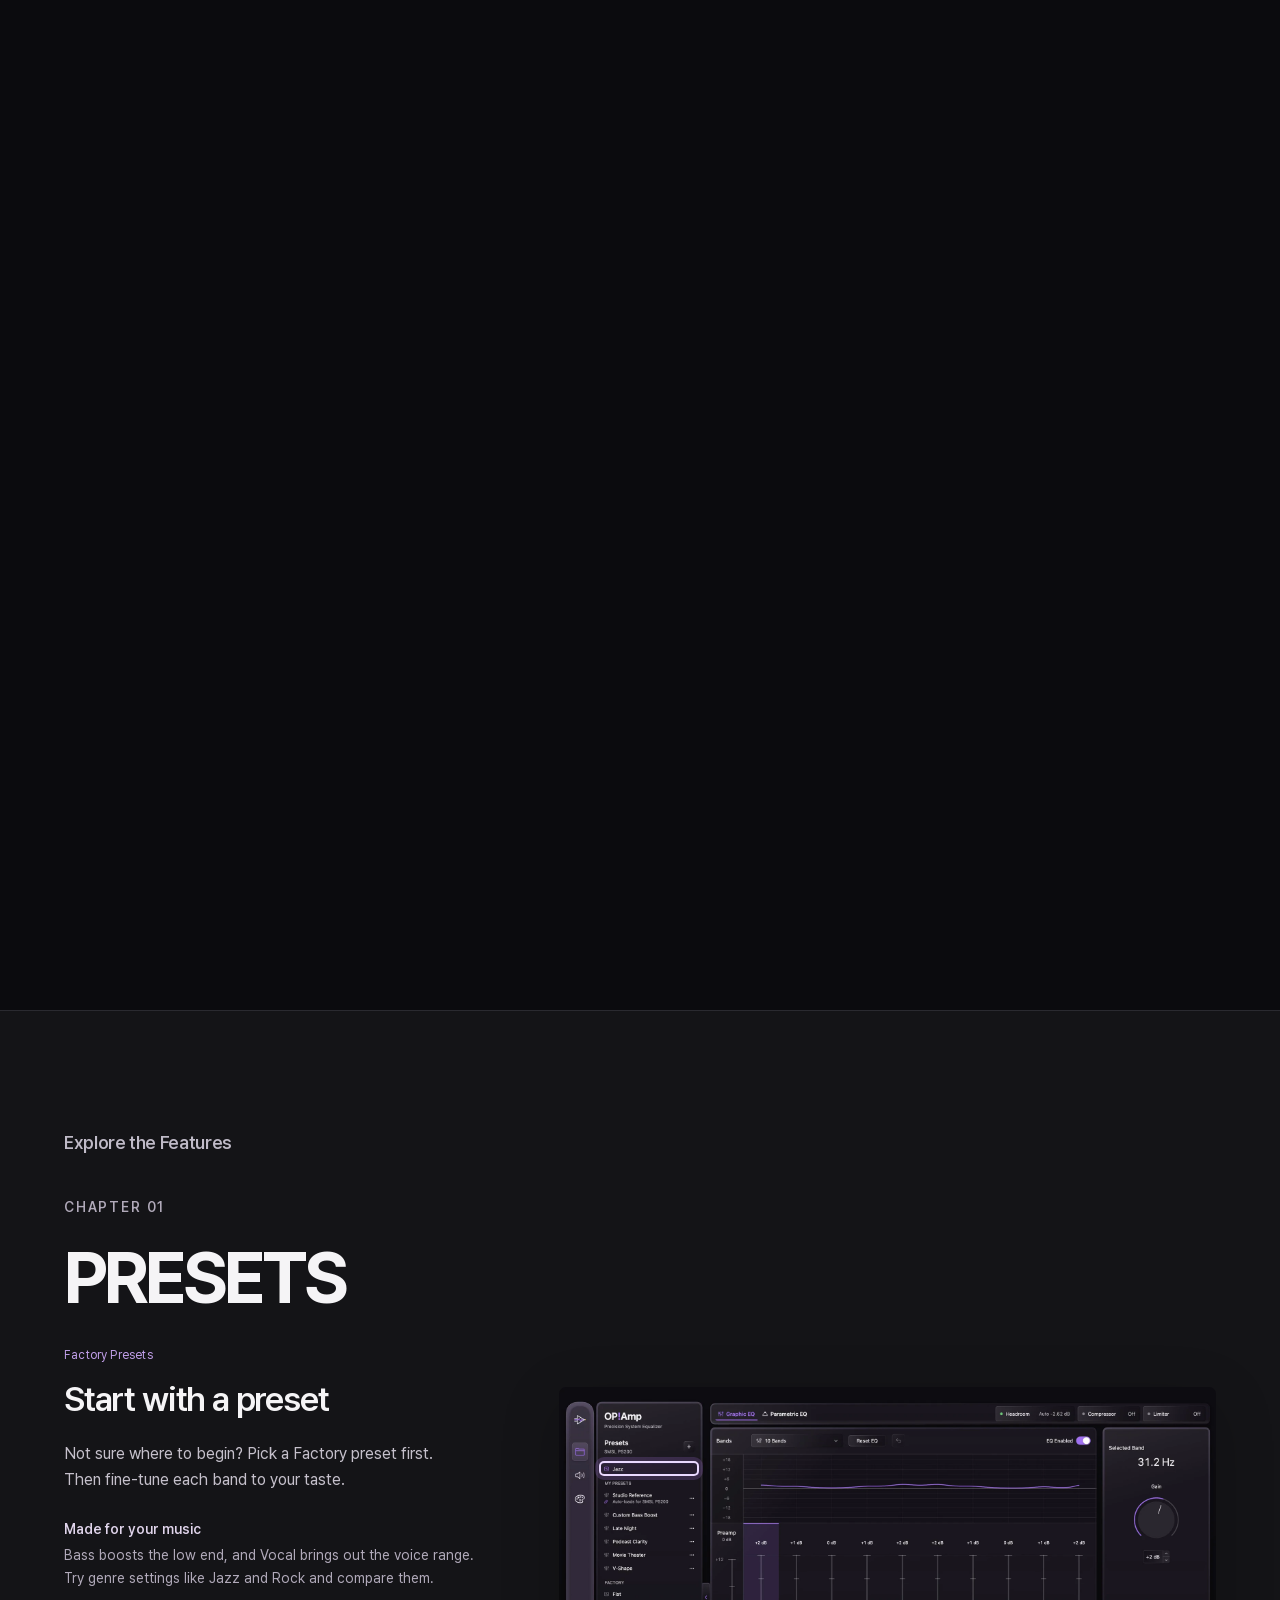
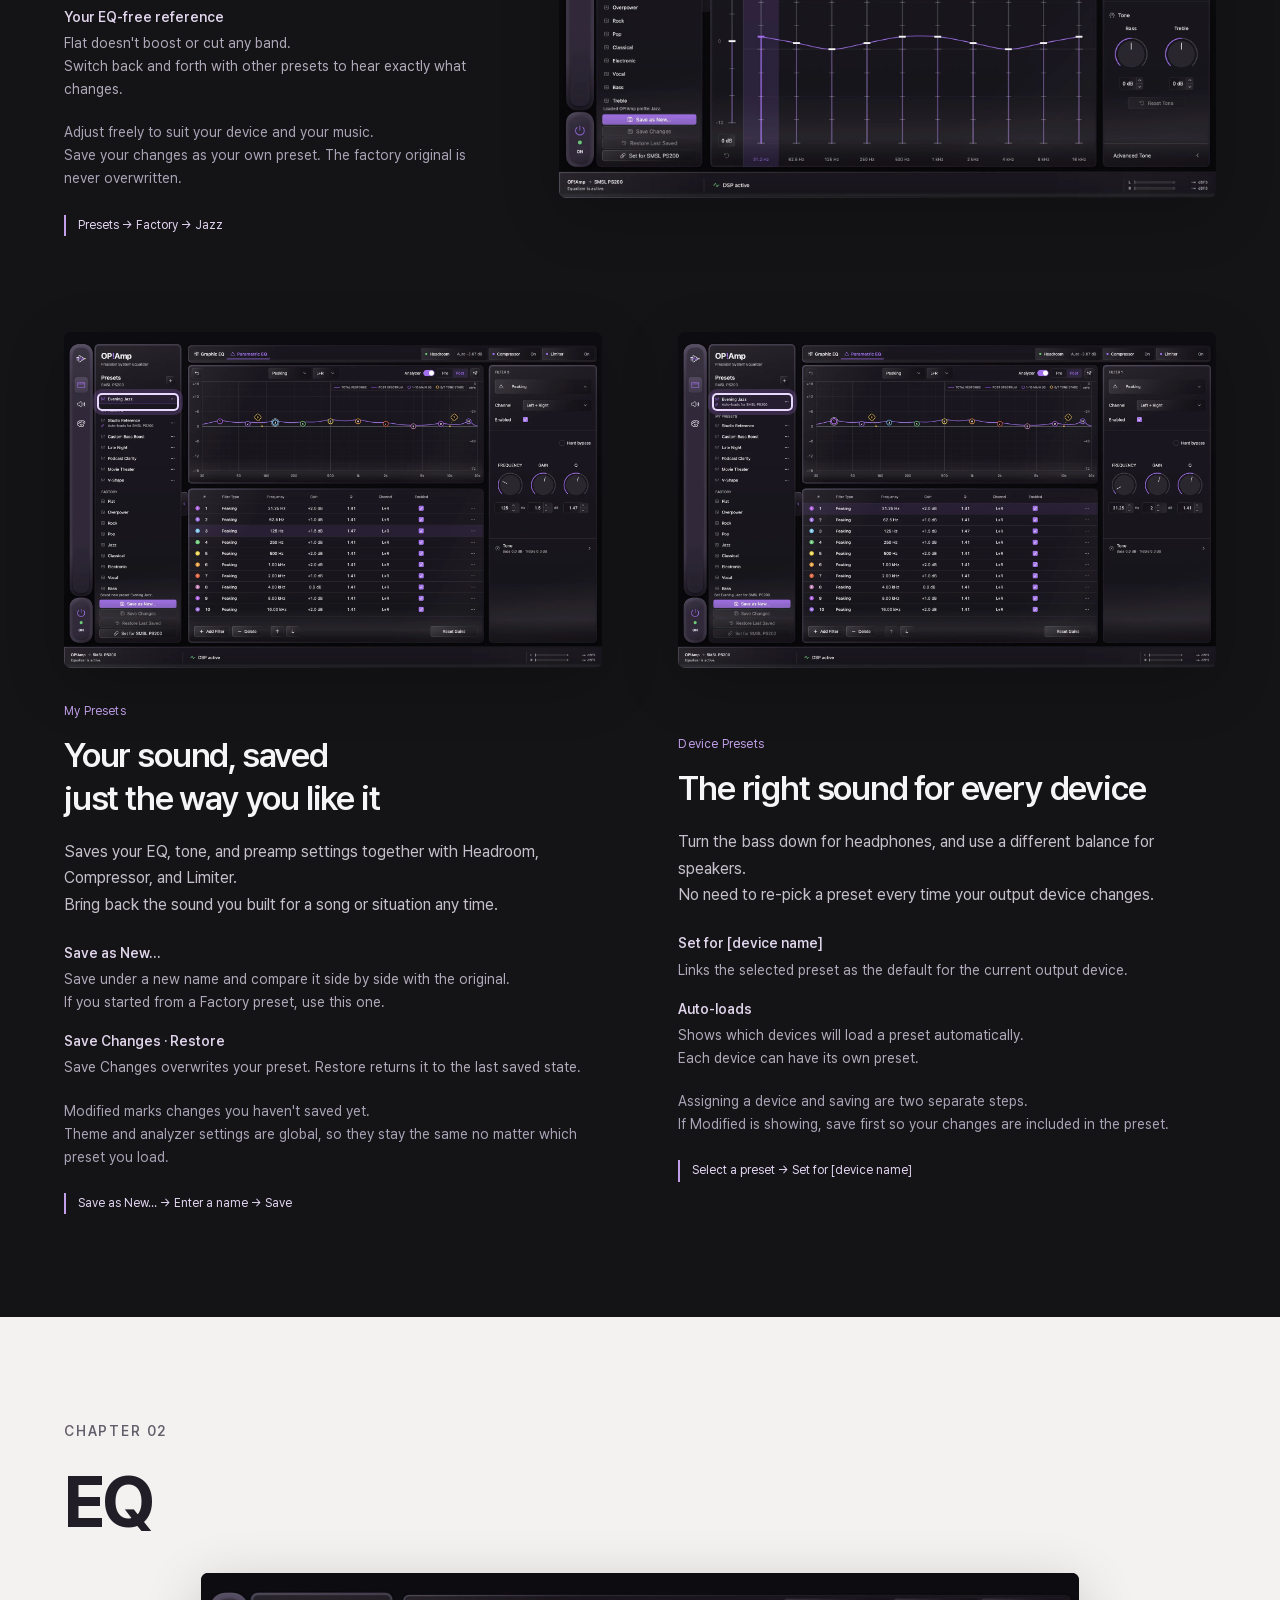
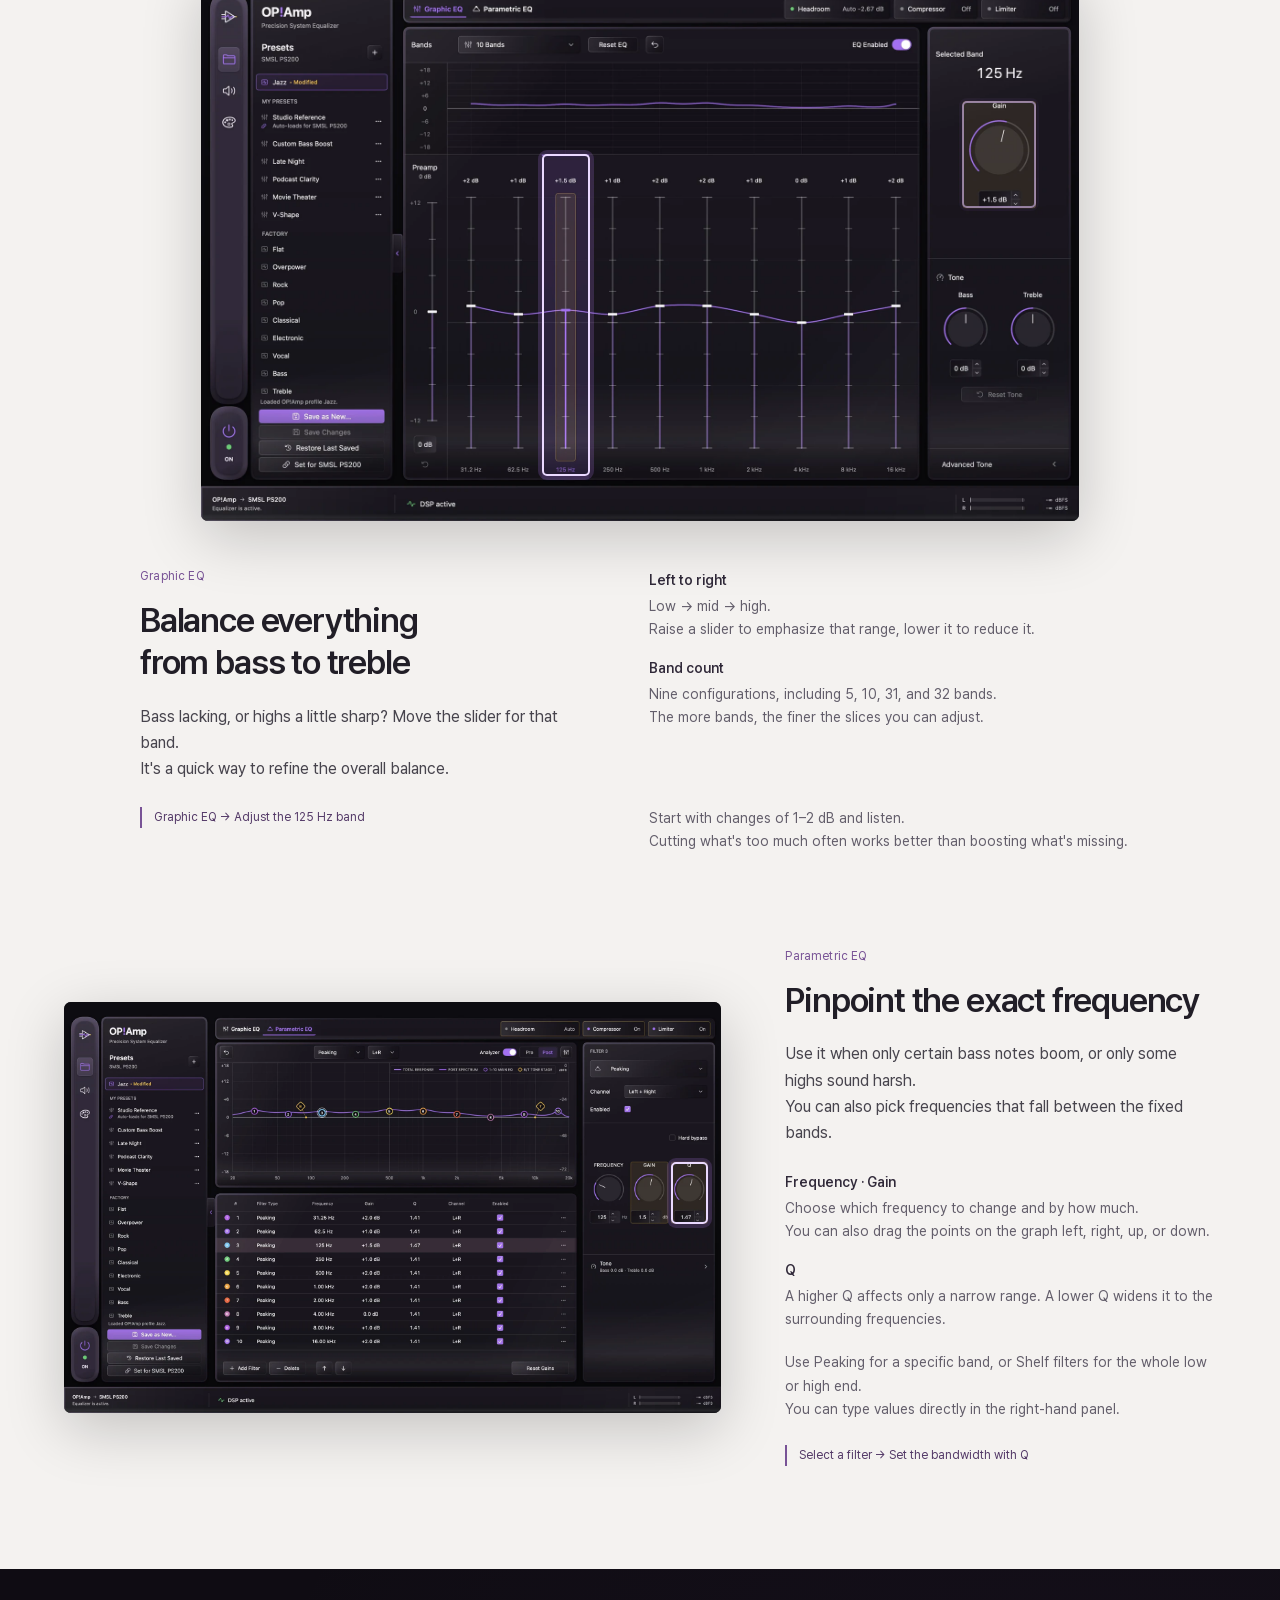
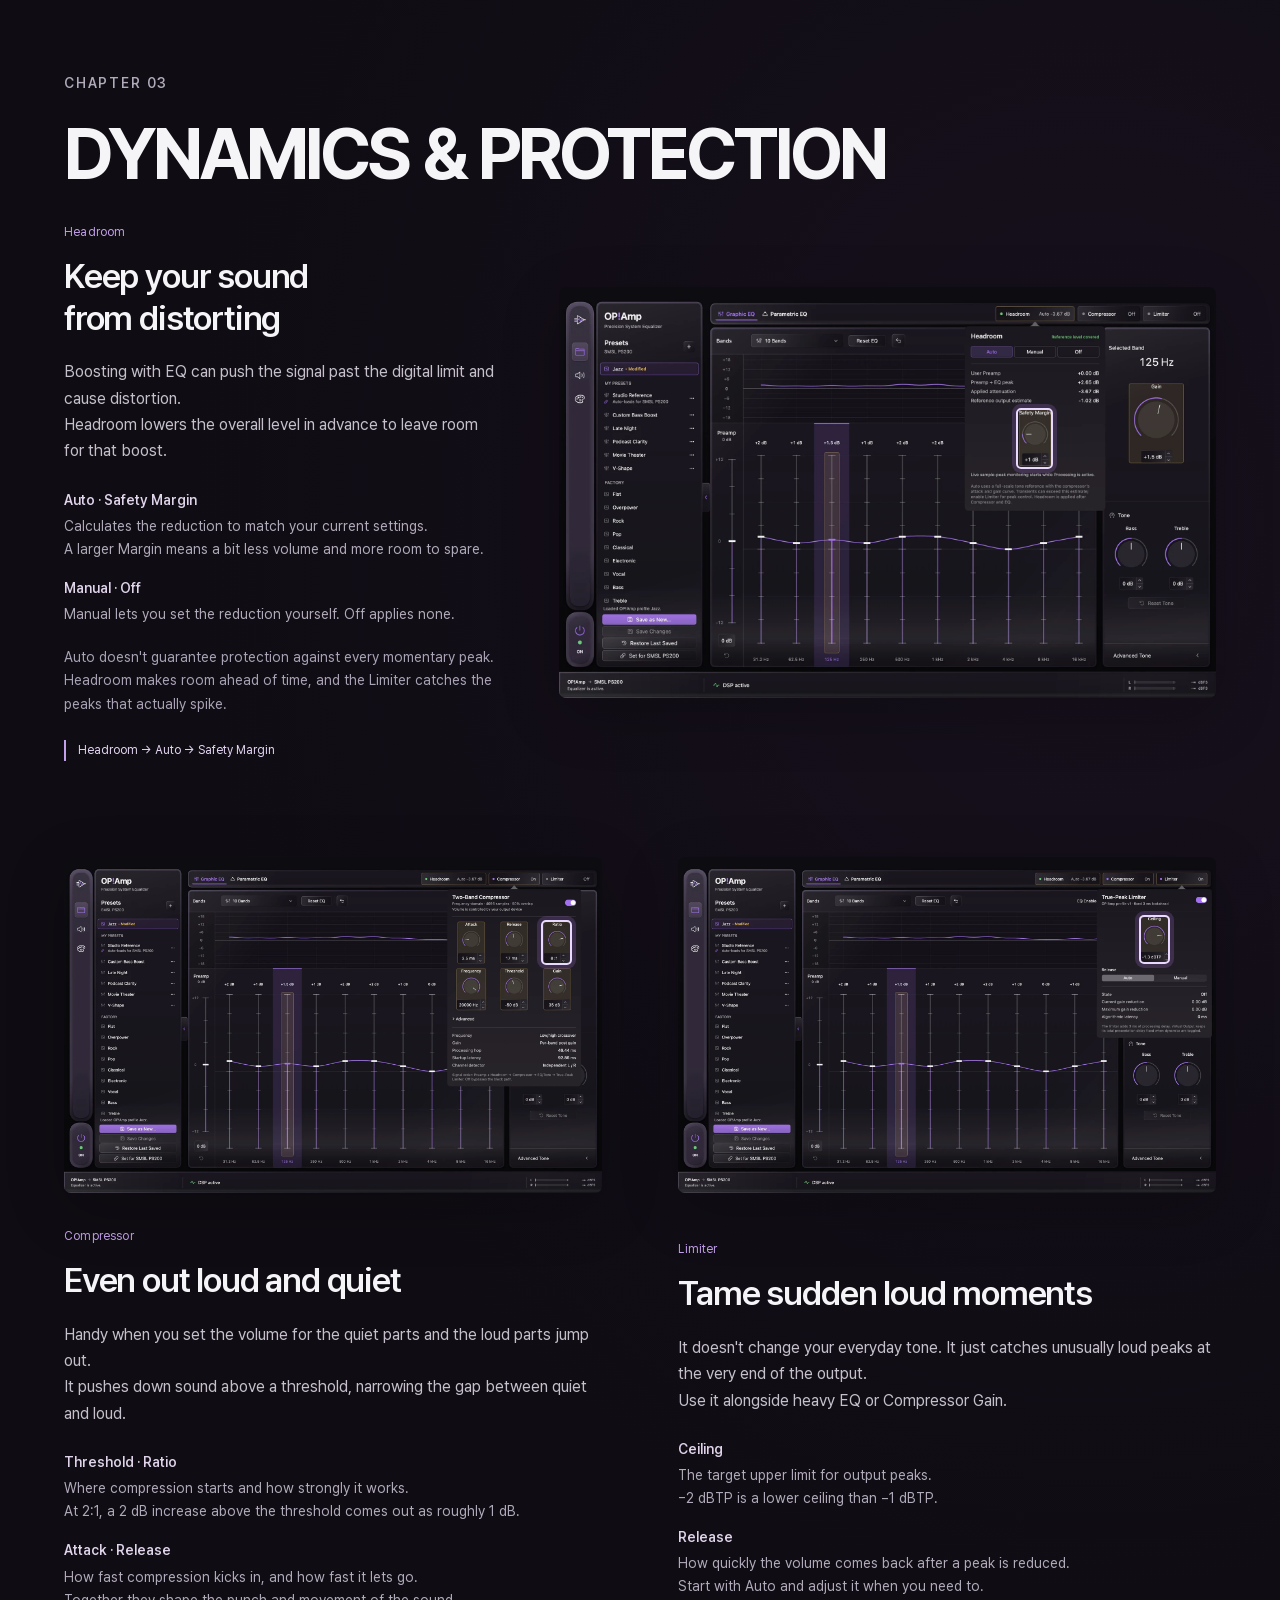
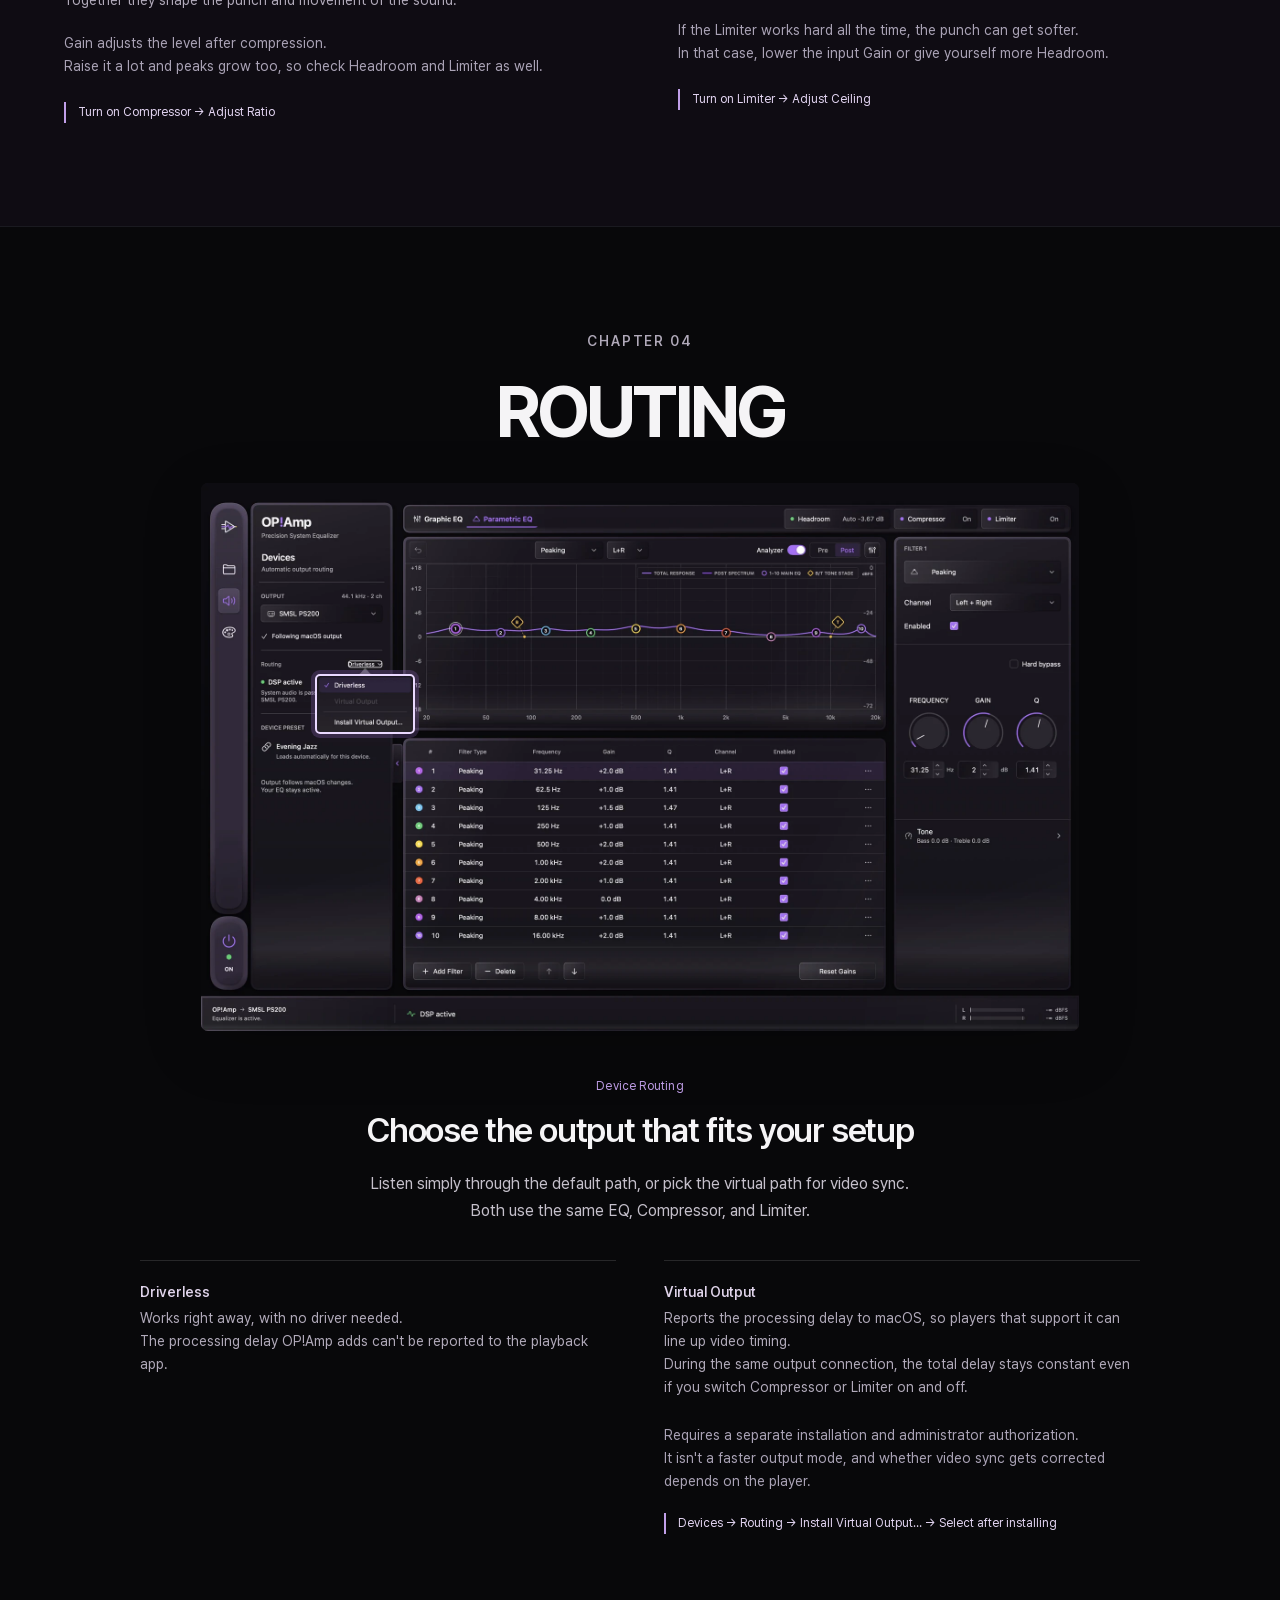
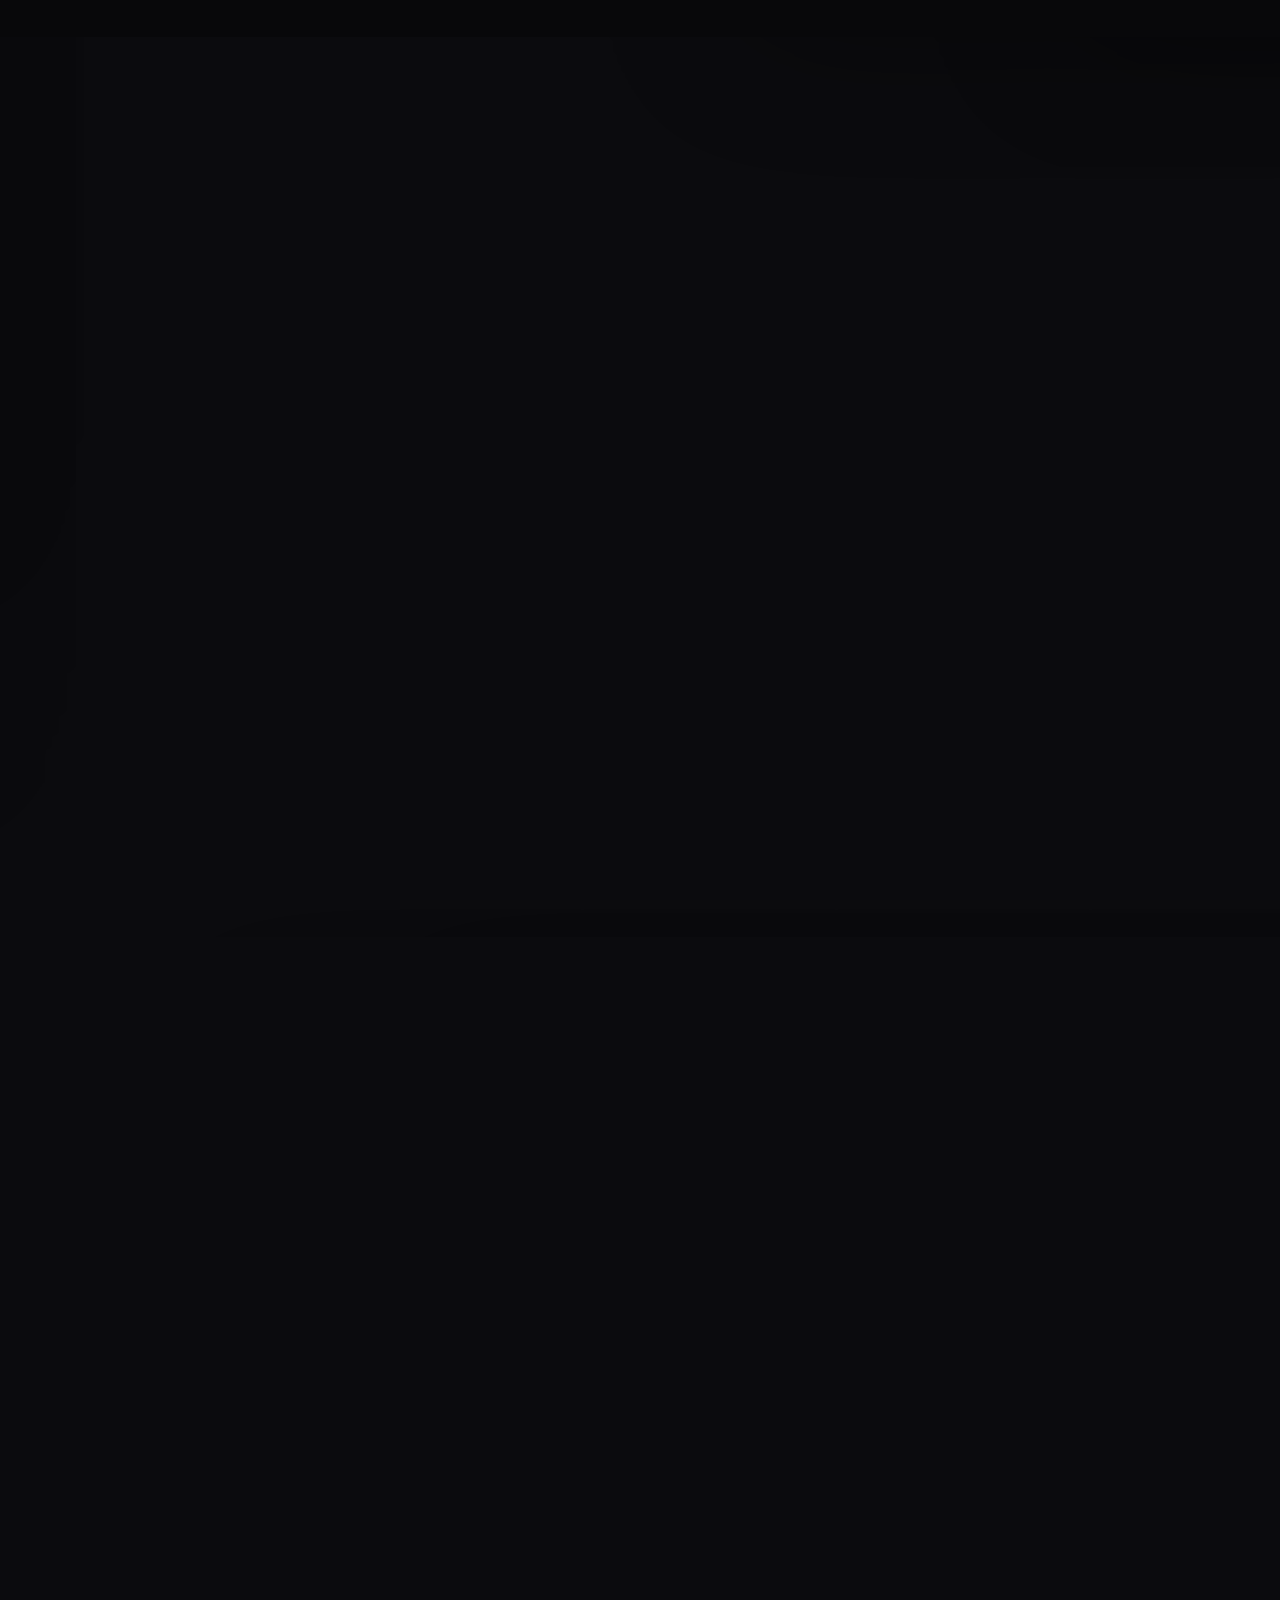
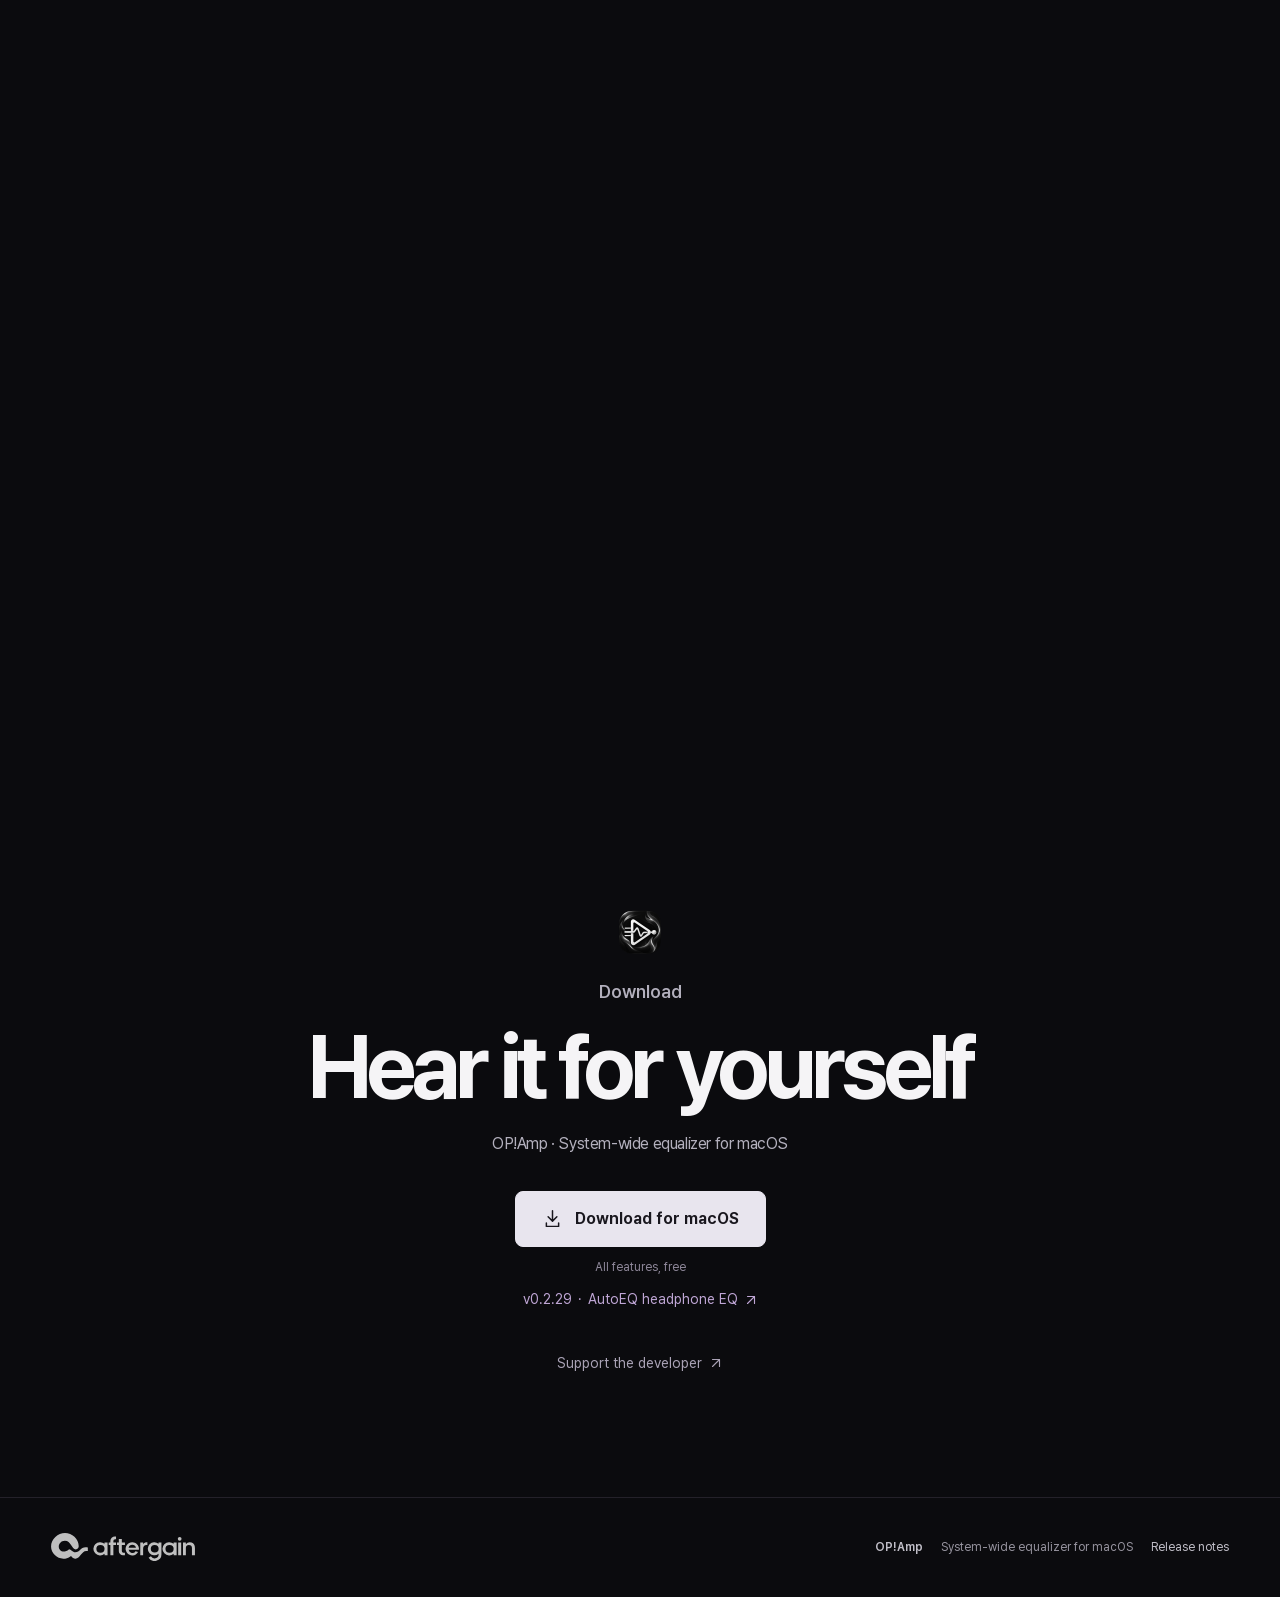
==== commit b2f5ad03: "Publish OP!Amp 0.2.29 landing, release notes and signed update feed" ====
--- a/index.html
+++ b/index.html
@@ -7,8 +7,10 @@
     <link rel="canonical" href="https://opamp.giveit2.me/" />
     <meta name="theme-color" content="#0b0b0e" />
     <title>OP!Amp — macOS용 시스템 이퀄라이저</title>
-    <script type="module" crossorigin src="/assets/index-Bg5es3Fs.js"></script>
-    <link rel="stylesheet" crossorigin href="/assets/index-CGjapuZE.css">
+    <script type="module" crossorigin src="/assets/landing-prJbgsv0.js"></script>
+    <link rel="modulepreload" crossorigin href="/assets/styles-qI1LVKTk.js">
+    <link rel="stylesheet" crossorigin href="/assets/styles-D0OINSnW.css">
+    <link rel="stylesheet" crossorigin href="/assets/landing-BhZ1rPOx.css">
   </head>
   <body>
     <div id="root"></div>
--- a/assets/styles-D0OINSnW.css
+++ b/assets/styles-D0OINSnW.css
@@ -0,0 +1 @@
+@font-face{font-family:Pretendard;src:url(/assets/PretendardVariable.woff2) format("woff2");font-weight:100 900;font-display:swap}:root{--header-height: 72px;font-family:Pretendard,-apple-system,BlinkMacSystemFont,sans-serif;color:#f5f4f6;background:#0b0b0e;font-synthesis:none;-webkit-font-smoothing:antialiased}:root{--text-caption: 12px;--text-ui: 14px;--text-body: 16px;--text-label: 18px;--text-title: clamp(28px, 2.65vw, 40px)}*{box-sizing:border-box}body{margin:0;min-width:300px;word-break:keep-all;overflow-wrap:anywhere}[data-entrance]{transition:opacity .52s ease-out,transform .52s cubic-bezier(.2,.7,.2,1)}[data-entrance=pending]{opacity:0;transform:translateY(24px)}[data-entrance=shown]{opacity:1;transform:translateY(0)}.motion-disabled [data-entrance]{opacity:1;transform:none;transition:none}button,a{-webkit-tap-highlight-color:transparent;touch-action:manipulation}button{font:inherit}a{color:inherit;text-decoration:none}button:focus-visible,a:focus-visible{outline:2px solid #d2a7ff;outline-offset:6px}button:disabled{cursor:default}.site-header{position:fixed;z-index:20;top:0;left:0;width:100%;height:var(--header-height);padding:0 4vw;display:flex;justify-content:space-between;align-items:center;gap:24px;background:transparent;text-shadow:0 1px 3px #000c,0 0 8px #0006}.wordmark{display:inline-flex;align-items:center;gap:8px;flex-shrink:0;min-height:44px;white-space:nowrap;font-size:23px;font-weight:750;letter-spacing:-.9px}.wordmark-icon{position:relative;display:block;width:32px;height:32px;flex-shrink:0}.wordmark-icon img{position:absolute;top:0;right:0;bottom:0;left:0;display:block;width:100%;height:100%;object-fit:contain}.wordmark-icon .icon-default{opacity:var(--icon-default, 0)}.wordmark-icon .icon-violet{opacity:var(--icon-violet, 0)}.wordmark-icon .icon-scarlet{opacity:var(--icon-scarlet, 0)}.wordmark-icon .icon-ivory{opacity:var(--icon-ivory, 0)}.wordmark-icon .icon-cobalt{opacity:var(--icon-cobalt, 0)}.wordmark-icon .icon-emerald{opacity:var(--icon-emerald, 0)}.wordmark-accent{display:inline-grid}.wordmark-accent>span{grid-area:1 / 1}.site-header nav{display:flex;align-items:center;gap:28px;flex-shrink:0;white-space:nowrap;font-size:var(--text-ui)}.site-header nav a{min-height:44px;display:flex;align-items:center;padding:10px 0;color:#c0bec7}.site-header nav a:hover{color:#fff}.language-toggle{border:0;background:transparent;color:#c0bec7;padding:10px 4px;min-height:44px;cursor:pointer;font-size:var(--text-ui)}.language-toggle:hover{color:#fff}.site-header[data-surface=light]{color:#211e27;text-shadow:none}.site-header[data-surface=light] nav a,.site-header[data-surface=light] .language-toggle,.site-header[data-surface=light] .motion-toggle{color:#504a59}.site-header[data-surface=light] nav a:hover,.site-header[data-surface=light] .language-toggle:hover,.site-header[data-surface=light] .motion-toggle:hover:not(:disabled){color:#211e27}.site-header[data-surface=light] .wordmark-icon{filter:brightness(.4)}.site-header[data-surface=light] .motion-layer-bg{stroke:#88818e;fill:#d9d5de}.site-header[data-surface=light] .motion-layer-fg{fill:#f4f2f0}html[lang=en] .hero-copy{max-width:24ch}html[lang=en] .guide-copy h3{letter-spacing:-.035em;text-wrap:balance}html[lang=en] .download-section h2{max-width:16ch;text-wrap:balance}@media(max-width:700px){.site-header{flex-wrap:wrap;height:auto;min-height:96px;padding-block:6px;gap:0}.site-header nav{width:100%;justify-content:space-between}.site-header .wordmark{min-height:36px}}.motion-toggle{display:grid;place-items:center;width:44px;height:44px;padding:0;flex-shrink:0;border:0;color:#c0bec7;background:transparent;border-radius:8px;cursor:pointer}.motion-toggle svg{width:24px;height:24px}.motion-toggle:hover:not(:disabled){color:#fff}.motion-toggle:disabled{cursor:default}.motion-layer-bg{stroke:#85838d;fill:#202025}.motion-layer-fg{stroke:currentColor;fill:#0b0b0e}.motion-pause-mark{opacity:0;transform:scale(.6);transform-origin:12px 12px}.motion-layer-bg,.motion-layer-fg{transition:transform .3s cubic-bezier(.25,1,.5,1)}.motion-pause-mark{transition:opacity .3s cubic-bezier(.25,1,.5,1),transform .3s cubic-bezier(.25,1,.5,1)}.motion-toggle[aria-pressed=true] .motion-layer-bg{transform:translate(2px,-2px)}.motion-toggle[aria-pressed=true] .motion-layer-fg{transform:translate(-2px,2px)}.motion-toggle[aria-pressed=true] .motion-pause-mark{opacity:1;transform:scale(1)}@media(hover:hover){.motion-toggle:hover:not(:disabled) .motion-layer-bg{transform:translate(2px,-2px)}.motion-toggle:hover:not(:disabled) .motion-layer-fg{transform:translate(-2px,2px)}.motion-toggle:hover:not(:disabled) .motion-pause-mark{opacity:1;transform:scale(1)}}@media(prefers-reduced-motion:reduce){.motion-layer-bg,.motion-layer-fg,.motion-pause-mark{transition:none}}.scroll-scene{position:relative;height:240svh}.hero{height:290svh}.scene-sticky{position:sticky;top:0;height:100svh;overflow:clip;isolation:isolate}.hero-composition{position:absolute;top:0;right:0;bottom:0;left:0;z-index:1;transform-origin:50% 50%}.hero-atmosphere{position:absolute;top:0;right:0;bottom:0;left:0;z-index:0;pointer-events:none;overflow:hidden}.atmosphere-fallback,.atmosphere-canvas{position:absolute;top:0;right:0;bottom:0;left:0;width:100%;height:100%}.atmosphere-fallback{object-fit:cover;object-position:left bottom;opacity:.4}.atmosphere-canvas{visibility:hidden}.atmosphere-canvas[data-ready=true]{visibility:visible}.hero-composition>.app-stage{position:relative;z-index:1}.hero-heading{position:absolute;z-index:3;top:max(calc(var(--header-height) + 24px),14svh);left:8vw;max-width:84vw;pointer-events:none}.hero-title{transform-origin:left top}.hero-heading h1{font-size:clamp(58px,8.6vw,132px);letter-spacing:-.065em;line-height:1;margin:0 0 18px;font-weight:680}.hero-heading p{font-size:clamp(15px,1.65vw,24px);margin:0;color:#b3b0bd;letter-spacing:-.035em}.hero-heading .hero-copy{color:#e6e2ed;font-size:clamp(20px,2vw,30px);line-height:1.35;text-wrap:balance}.hero-heading .hero-description{margin-top:12px;font-size:var(--text-body)}.hero-actions{display:flex;flex-wrap:wrap;align-items:center;gap:12px;margin-top:28px;pointer-events:auto}.hero-donate{display:inline-flex;justify-content:center;align-items:center;gap:8px;min-height:56px;padding:15px 22px;border:1px solid #aaa3b67a;border-radius:8px;background:#0b0b0e66;color:#dfdbe7;font-size:var(--text-body);font-weight:550;transition:background .16s ease,border-color .16s ease}.hero-donate[href]:hover{background:#e8e5ee12;border-color:#dfdbe7}.hero-donate svg{width:14px;height:14px;flex-shrink:0}.hero-donate:disabled{color:#77717e;border-color:#77717e55}.release-summary{display:inline-flex;align-items:center;gap:6px;max-width:100%;min-height:28px;margin-top:12px;color:#bfa6d5;font-size:var(--text-ui);line-height:1.5;pointer-events:auto}.release-summary-version{flex-shrink:0;font-variant-numeric:tabular-nums}.release-summary svg{width:14px;height:14px;flex-shrink:0}.release-summary:hover{color:#e5d5f5;text-decoration:underline;text-underline-offset:4px}.app-stage{height:100%;display:flex;align-items:center;justify-content:center;padding:16svh 5vw 4svh;perspective:1600px}.product-frame{position:relative;width:min(1160px,84vw);aspect-ratio:2560 / 1546;border-radius:10px;overflow:hidden;background:#19181d;box-shadow:0 26px 90px #0005}.product-frame img,.product-frame video{display:block;width:100%;height:100%;object-fit:cover}.hero-product{--hero-surface-opacity: 0;flex-shrink:0;transform-origin:50% 35%;will-change:transform;background:transparent;box-shadow:none}.hero-surface{position:absolute;top:0;right:0;bottom:0;left:0;opacity:var(--hero-surface-opacity, 1)}.hero-product .shared-spectrum{--spectrum-mix: var(--hero-surface-opacity, 1);filter:contrast(calc(var(--spectrum-mix) / (2 - var(--spectrum-mix)))) brightness(calc(2 - var(--spectrum-mix)))}.hero-product .spectrum-source{width:1px;height:1px}.theme{height:240svh}.theme-sticky{--theme-width: min(680px, 60vw, calc((100svh - var(--header-height) - 210px) * 2560 / 1546 * .65));background:#0b0b0e}.theme-content{position:relative;height:100%}.theme-heading{position:absolute;left:50%;top:50%;transform:translate(-50%,-50%);width:calc(100% - 48px);z-index:7;opacity:.72;color:#efedf2;text-align:center;pointer-events:none}.theme-stage{position:absolute;top:0;right:0;bottom:0;left:0;isolation:isolate;width:100%;height:100%}.theme-window{position:absolute;left:50%;top:50%;width:var(--theme-width);margin:0;transform:translate(-50%,-50%);transform-origin:center;will-change:transform}.theme-window .theme-product{width:100%;box-shadow:0 18px 50px #0006,0 0 0 1px #ffffff12}.theme-window .theme-product:after{content:"";position:absolute;top:0;right:0;bottom:0;left:0;z-index:2;background:#000;opacity:var(--theme-shade, 0);pointer-events:none}.spectrum-source{position:absolute;left:0;top:0;width:1px;height:1px;opacity:0;pointer-events:none}.shared-spectrum{position:absolute;left:calc(210 / 2560 * 100%);top:calc(165 / 1546 * 100%);width:calc(1770 / 2560 * 100%);height:calc(460 / 1546 * 100%);pointer-events:none}.recorded-meter{position:absolute;left:85.9375%;top:calc(1460 / 1546 * 100%);width:13.4375%;height:calc(70 / 1546 * 100%);pointer-events:none;visibility:hidden;-webkit-mask-image:linear-gradient(to right,transparent,#000 2.4%,#000 97.6%,transparent),linear-gradient(to bottom,transparent,#000 11.5%,#000 88.5%,transparent);mask-image:linear-gradient(to right,transparent,#000 2.4%,#000 97.6%,transparent),linear-gradient(to bottom,transparent,#000 11.5%,#000 88.5%,transparent);-webkit-mask-composite:source-in;mask-composite:intersect}.recorded-meter[data-rendered=true]{visibility:visible}.theme-glows{position:absolute;top:0;right:0;bottom:0;left:0;pointer-events:none;opacity:var(--theme-entry, 0);-webkit-mask-image:linear-gradient(transparent,#000 25%,#000 75%,transparent);mask-image:linear-gradient(transparent,#000 25%,#000 75%,transparent)}.theme-glows i{position:absolute;top:0;right:0;bottom:0;left:0;background:radial-gradient(ellipse at 50% 58%,var(--glow) 0%,transparent 68%)}.theme-labels{position:relative;display:grid;margin:0;font-size:clamp(36px,min(6.8vw,8svh),92px);line-height:1.1;letter-spacing:-.065em;font-weight:350;pointer-events:none}.theme-name{position:relative;isolation:isolate;display:inline-block;grid-area:1 / 1;white-space:nowrap}.theme-name>span:not(.theme-channel-ghost){color:#eeedf3}.theme-name>span:not(.theme-channel-ghost),.theme-name>strong{position:relative;z-index:1;-webkit-text-stroke:.45px #0008;text-shadow:0 1px 2px #000b,0 0 12px #0008}.theme-name strong{font-weight:800}.theme-name[data-tuning=true]{animation:theme-channel-lock .24s steps(1,end) both}.theme-channel-ghost{position:absolute;top:0;right:0;bottom:0;left:0;z-index:0;opacity:0;pointer-events:none;text-shadow:0 0 4px currentColor}.theme-channel-red{color:red;animation:theme-channel-red .24s steps(1,end) both}.theme-channel-blue{color:#00f;animation:theme-channel-blue .24s steps(1,end) both}@keyframes theme-channel-lock{0%{transform:translate(-2px,1px) skew(-1.5deg);opacity:.82}13%{transform:translate(2px,-1px);opacity:1}29%{transform:translate(-1px,-2px) skew(1deg);opacity:.9}43%{transform:translate(3px,1px);opacity:1}61%{transform:translate(-1px);opacity:.94}78%,to{transform:none;opacity:1}}@keyframes theme-channel-red{0%{clip-path:inset(12% 0 52% 0);transform:translate(-6px,1px);opacity:.9}17%{clip-path:inset(61% 0 16% 0);transform:translate(7px,-2px);opacity:.85}34%{clip-path:inset(27% 0 57% 0);transform:translate(-8px);opacity:1}52%{clip-path:inset(72% 0 13% 0);transform:translate(4px,1px);opacity:.7}69%{clip-path:inset(43% 0 48% 0);transform:translate(-2px);opacity:.45}84%,to{clip-path:inset(0);transform:none;opacity:0}}@keyframes theme-channel-blue{0%{clip-path:inset(52% 0 17% 0);transform:translate(6px,-1px);opacity:1}12%{clip-path:inset(19% 0 62% 0);transform:translate(-5px,2px);opacity:.85}31%{clip-path:inset(68% 0 12% 0);transform:translate(8px);opacity:.95}47%{clip-path:inset(35% 0 49% 0);transform:translate(-6px,-1px);opacity:.8}65%{clip-path:inset(16% 0 74% 0);transform:translate(3px);opacity:.5}84%,to{clip-path:inset(0);transform:none;opacity:0}}.motion-disabled .theme-name,.motion-disabled .theme-channel-ghost{animation:none}.motion-disabled .theme.scroll-scene{height:auto}.motion-disabled .theme-sticky{height:auto;min-height:100svh}.motion-disabled .theme-content{height:auto;display:flex;flex-direction:column;align-items:center;gap:40px;padding:calc(var(--header-height) + 32px) 0 40px}.motion-disabled .theme-heading{position:relative;inset:auto;transform:none;opacity:1}.motion-disabled .theme-stage{position:relative;inset:auto;height:auto;display:grid;grid-template-columns:repeat(3,minmax(0,1fr));gap:32px 24px;width:min(1200px,90%)}.motion-disabled .theme-window{position:relative;inset:auto;width:100%;transform:none!important;will-change:auto}.motion-disabled .theme-window figcaption{margin-top:14px;font-size:var(--text-ui);text-align:center}.download-section{--download-padding: clamp(48px, 8svh, 88px);display:flex;flex-direction:column;align-items:center;justify-content:center;min-height:100svh;min-height:100dvh;padding:var(--download-padding) 24px;padding-top:calc(var(--download-padding) + 2 * var(--download-footer-height, 100px));text-align:center;background:#0b0b0e}.download-icon{display:block;margin-bottom:24px}.download-label{margin:0 0 18px;font-size:var(--text-label);font-weight:550;color:#b3b0bd}.download-section h2{margin:0;font-size:clamp(56px,7vw,92px);line-height:1.05;letter-spacing:-.065em;font-weight:680}.download-description{margin:20px 0 0;color:#b3b0bd;font-size:var(--text-body);letter-spacing:-.025em}.download-actions{margin-top:38px}.download-primary{display:inline-flex;justify-content:center;align-items:center;gap:12px;min-height:56px;padding:15px 26px;border:1px solid #e8e5ee;border-radius:8px;background:#e8e5ee;color:#19171e;font-size:var(--text-body);font-weight:650;transition:background .16s ease,border-color .16s ease}.download-primary:not(:disabled){cursor:pointer}.download-primary:not(:disabled):hover{background:#fff;border-color:#fff}.download-primary:disabled{background:#c3bfc9;border-color:#c3bfc9;color:#45414a}.download-primary svg{width:21px;height:21px;flex-shrink:0}.download-meta{margin:13px 0 0;font-size:var(--text-caption);color:#8e8799}.download-dialog{width:min(560px,calc(100vw - 32px));max-height:calc(100svh - 32px);max-height:calc(100dvh - 32px);margin:auto;padding:0;overflow-y:auto;overscroll-behavior:contain;border:1px solid #39343f;border-radius:16px;background:#141217;color:#f5f4f6;box-shadow:0 24px 100px #0009}.download-dialog::backdrop{background:#070609bb}html:has(.download-dialog[open]){overflow:hidden}.download-dialog-content{position:relative;padding:32px}.download-dialog-close{position:absolute;top:12px;right:12px}.download-dialog-close button{display:grid;place-items:center;width:44px;height:44px;padding:10px;border:0;border-radius:8px;background:transparent;color:#b3b0bd;cursor:pointer}.download-dialog-close button:hover{background:#ffffff0a;color:#f5f4f6}.download-dialog-close svg{width:24px;height:24px}.download-dialog h2{margin:18px 0 8px;font-size:var(--text-title);line-height:1.2;letter-spacing:-.04em;font-weight:680}#download-dialog-platform{margin:0;color:#b3b0bd;font-size:var(--text-ui)}.download-update-link{display:inline-flex;align-items:center;min-height:44px;margin-top:4px;color:#bfa6d5;font-size:var(--text-ui)}.download-update-link:hover{color:#e5d5f5;text-decoration:underline;text-underline-offset:4px}.download-option{margin-top:28px;padding-top:24px;border-top:1px solid #302b36}.download-option h3{margin:0;font-size:var(--text-label);font-weight:600}.download-option>p{margin:8px 0 16px;color:#b3b0bd;font-size:var(--text-ui);line-height:1.6}.download-option .download-primary{width:100%}.brew-command{display:flex;min-width:0;border:1px solid #514958;border-radius:8px;background:#0b0b0e}.brew-command input{flex:1;min-width:0;width:100%;padding:14px 12px;border:0;background:transparent;color:#e6e2ed;font:var(--text-caption)/1.5 ui-monospace,SFMono-Regular,Menlo,monospace}.brew-command input:focus-visible{outline:2px solid #d2a7ff;outline-offset:-2px;border-radius:8px 0 0 8px}.brew-command button{flex-shrink:0;min-width:64px;padding:12px;border:0;border-left:1px solid #514958;border-radius:0 7px 7px 0;background:#29232f;color:#e6e2ed;font-size:var(--text-ui);cursor:pointer}.brew-command button:hover{background:#352d3e}.download-option .download-copy-status{min-height:0;margin:8px 0 0;font-size:var(--text-caption)}.download-copy-status:empty{display:none}.download-copy-status.visually-hidden{position:absolute;width:1px;height:1px;padding:0;margin:-1px;overflow:hidden;clip-path:inset(50%);white-space:nowrap;border:0}.download-install-note{margin-top:24px;color:#96909f;font-size:var(--text-caption);line-height:1.6}.download-install-note p{margin:6px 0 0}.download-install-note p:first-child{color:#c0bec7;font-weight:600}@media(max-width:480px){.download-dialog-content{padding:24px}}.donate-link{display:inline-flex;align-items:center;justify-content:center;gap:7px;min-height:44px;margin-top:27px;padding:8px 12px;border:0;background:transparent;color:#aaa3b6;font-size:var(--text-ui)}.donate-link svg{width:14px;height:14px}.donate-link[href]:hover{color:#eeedf3}.donate-link:disabled{color:#77717e}footer{display:flex;justify-content:space-between;align-items:center;gap:24px;min-height:100px;padding:24px 4vw;border-top:1px solid #242129}.footer-info{display:flex;flex-wrap:wrap;justify-content:flex-end;gap:8px 18px;color:#96939e;font-size:var(--text-caption);line-height:1.6;text-align:right}.footer-info>span:first-child{color:#c0bec7;font-weight:600}.footer-info{align-items:center}.footer-info a{display:inline-flex;align-items:center;min-height:44px;color:#c0bec7}.footer-info a:hover{color:#fff;text-decoration:underline;text-underline-offset:4px}.footer-brand{display:block;width:144px;max-width:45vw;height:auto;filter:brightness(0) invert(.75)}.skip-link{position:fixed;top:-100px;left:20px;z-index:30;padding:12px;background:#fff;color:#000}.skip-link:focus{top:16px}.motion-disabled .scroll-scene{height:110svh}.motion-disabled .scene-sticky{position:relative}.motion-disabled .hero-heading{top:max(calc(var(--header-height) + 24px),12svh)}.motion-disabled .hero-heading h1{font-size:clamp(42px,6vw,80px)}.motion-disabled .hero-product{--hero-surface-opacity: 1}@media(min-aspect-ratio:17/10){.hero-product{width:min(1160px,84vw,145svh)}}@media(max-width:700px){:root{--header-height: 64px}.site-header{padding:0 6vw;gap:12px}.wordmark{font-size:21px}.wordmark-icon{width:28px;height:28px}.site-header nav{gap:12px;font-size:var(--text-ui)}.site-header .nav-intro{display:none}.landing-header{padding:6px 6vw;gap:0}.landing-header .wordmark{min-height:44px}.landing-header nav{gap:8px}.landing-header .language-toggle{position:absolute;top:6px;right:calc(6vw + 48px)}.landing-header .motion-toggle{position:absolute;top:6px;right:6vw}.hero-heading{left:7vw;right:7vw;max-width:none;top:max(calc(var(--header-height) + 24px),19svh)}.hero-heading h1{font-size:70px}.hero-heading p{font-size:16px}.product-frame{width:94vw;border-radius:5px}.app-stage{padding:17svh 0 0}.theme-sticky{--theme-width: min(80vw, calc((100svh - var(--header-height) - 200px) * 2560 / 1546 * .65))}.theme-content{gap:24px}.theme-heading{width:94%}.theme-labels{font-size:clamp(32px,8.5vw,56px)}.scroll-scene{height:198svh}.hero{height:248svh}.theme{height:240svh}.motion-disabled .theme-stage{grid-template-columns:repeat(2,minmax(0,1fr));gap:24px 16px}.motion-disabled .theme-window figcaption{font-size:var(--text-ui)}footer{min-height:92px;padding:24px 6vw}}@media(max-width:380px){.site-header{padding-inline:12px;gap:8px}.wordmark{font-size:20px}.site-header nav{gap:8px;font-size:var(--text-ui)}.landing-header .language-toggle{right:60px}.landing-header .motion-toggle{right:12px}}@media(prefers-reduced-motion:reduce){[data-entrance]{opacity:1;transform:none;transition:none}*,*:before,*:after{scroll-behavior:auto!important}.theme-name,.theme-channel-ghost{animation:none!important}.hero-product{will-change:auto}.download-primary,.hero-donate{transition:none}}
--- a/assets/landing-BhZ1rPOx.css
+++ b/assets/landing-BhZ1rPOx.css
@@ -0,0 +1 @@
+.feature-guide{--guide-header-clearance: var(--header-height);--text-chapter: clamp(40px, 5.6vw, 80px);position:relative;background:#141417;border-top:1px solid #2a2a30;padding-top:calc(var(--guide-header-clearance) + 48px);scroll-margin-top:var(--guide-header-clearance);overflow-x:clip}.guide-inner{width:min(1440px,90vw);margin-inline:auto}.guide-topline p{margin:0;font-size:var(--text-label);line-height:24px;font-weight:550;color:#c0bbc8;letter-spacing:-.02em}.guide-chapter{--guide-ink: #f5f4f6;--guide-body: #c5c0cb;--guide-secondary: #b1aaba;--guide-detail: #aaa3b6;--guide-control: #e0d4eb;--guide-accent: #c19fe9;--guide-action: #e3d5f2;--guide-track: #ffffff16;--chapter-edge: clamp(80px, 8vw, 128px);--chapter-lead-gap: 32px;--chapter-row-gap: clamp(80px, 8vw, 96px);position:relative;isolation:isolate;padding-block:var(--chapter-edge);color:var(--guide-ink);scroll-margin-top:var(--guide-header-clearance)}.guide-chapter-presets{padding-top:40px;background:#141417}.guide-chapter-heading{position:relative}.guide-chapter-number{display:block;margin-bottom:20px;font-size:var(--text-ui);line-height:24px;font-weight:550;letter-spacing:.13em;color:var(--guide-secondary)}.guide-chapter-title{margin:0;max-width:22ch;font-size:var(--text-chapter);font-weight:700;line-height:1.08;letter-spacing:-.055em;text-wrap:balance}.guide-chapter-heading [data-entrance]{transition:opacity .6s ease-out,transform .7s cubic-bezier(.22,1,.36,1)}.guide-chapter-heading [data-entrance=pending]{opacity:0;transform:translate(-24px)}.guide-chapter-heading [data-entrance=shown]{opacity:1;transform:none}.guide-chapter-pair{display:grid;grid-template-columns:repeat(2,minmax(0,1fr));gap:clamp(48px,6vw,88px);padding-block:calc(var(--chapter-row-gap) / 2)}.guide-chapter-pair .guide-feature{padding:0}.guide-chapter-block:last-child>.guide-feature,.guide-chapter-pair:last-child{padding-bottom:0}.guide-chapter-eq{--guide-ink: #211e27;--guide-body: #47444d;--guide-secondary: #635e6b;--guide-detail: #635e6b;--guide-control: #302939;--guide-accent: #785396;--guide-action: #543a68;--guide-track: #211e271c;background:#f4f2f0}.guide-chapter-dynamics{background:#0f0c13}.guide-chapter-dynamics:before{content:"";position:absolute;z-index:-1;top:0;right:0;bottom:0;left:0;background:radial-gradient(ellipse at 85% 30%,#79489b12,transparent 60%);pointer-events:none}.guide-chapter-routing{background:#08080a;border-top:1px solid #1a1a20}.guide-chapter-routing .guide-chapter-heading{text-align:center}.guide-chapter-routing .guide-chapter-title{margin-inline:auto}.guide-feature{display:grid;grid-template-columns:minmax(0,.95fr) minmax(0,1.45fr);align-items:center;gap:clamp(36px,5vw,80px);padding-block:calc(var(--chapter-row-gap) / 2);scroll-margin-top:calc(var(--guide-header-clearance) + 24px)}.guide-chapter-block:first-child>.guide-feature,.guide-chapter-pair:first-child{padding-top:var(--chapter-lead-gap)}.guide-feature-reverse{grid-template-columns:minmax(0,1.45fr) minmax(0,.95fr)}.guide-copy{--entrance-x: -44px;--entrance-scale: 1;grid-column:1;grid-row:1;min-width:0;max-width:480px;text-align:left}.guide-feature-reverse .guide-copy{--entrance-x: 44px;grid-column:2}.guide-screen{--entrance-x: 72px;--entrance-scale: .965;grid-column:2;grid-row:1;min-width:0;width:100%;margin:0}.guide-feature-reverse .guide-screen{--entrance-x: -72px;grid-column:1}.guide-feature-stack,.guide-feature-wide{grid-template-columns:minmax(0,1fr);grid-template-areas:"film" "copy";align-items:start;gap:36px}.guide-feature-stack .guide-copy,.guide-feature-wide .guide-copy{grid-area:copy;max-width:none}.guide-feature-stack .guide-screen,.guide-feature-wide .guide-screen{grid-area:film}.guide-feature-wide{width:min(1000px,100%);margin-inline:auto;gap:48px}@media(min-width:851px){.guide-feature-wide .guide-screen{max-width:calc(max(320px,100svh - var(--guide-header-clearance) - var(--chapter-edge) - var(--text-chapter) * 1.08 - 44px - var(--chapter-lead-gap) - 24px)*1.6);justify-self:center}}.guide-feature-wide .guide-copy{display:grid;grid-template-columns:minmax(0,.95fr) minmax(0,1.05fr);grid-template-areas:"intro controls" "action notes";align-items:start;gap:24px clamp(36px,5vw,80px)}.guide-feature-wide .guide-intro{grid-area:intro}.guide-feature-wide .guide-controls{grid-area:controls;margin:0}.guide-feature-wide .guide-detail{grid-area:notes;margin:0}.guide-feature-wide .guide-action{grid-area:action;margin:0}.guide-chapter-routing .guide-copy{grid-template-areas:"intro intro" "controls controls";row-gap:36px}.guide-chapter-routing .guide-intro{width:min(760px,100%);margin-inline:auto;text-align:center}.guide-chapter-routing .guide-controls{grid-template-columns:repeat(2,minmax(0,1fr));gap:48px}.guide-chapter-routing .guide-controls>div{border-top:1px solid #ffffff20;padding-top:20px}.guide-output-notes{margin-top:24px}.guide-chapter-routing .guide-output-notes .guide-detail{margin:0}.guide-chapter-routing .guide-output-notes .guide-action{margin-top:20px}.guide-feature [data-entrance]{transition:opacity .65s ease-out,transform .65s cubic-bezier(.22,1,.36,1)}.guide-feature [data-entrance=pending]{opacity:0;transform:translate(var(--entrance-x)) scale(var(--entrance-scale))}.guide-feature [data-entrance=shown]{opacity:1;transform:translate(0) scale(1)}.motion-disabled .guide-feature [data-entrance]{opacity:1;transform:none;transition:none}.guide-step-label{color:var(--guide-accent);font-size:var(--text-caption);letter-spacing:.015em;margin-bottom:16px}.guide-copy h3{font-size:var(--text-title);font-weight:580;line-height:1.25;letter-spacing:-.055em;word-break:keep-all;margin:0 0 20px}.guide-description,.guide-detail,.guide-controls dd{white-space:pre-line}.guide-description{font-size:var(--text-body);color:var(--guide-body);line-height:1.65;word-break:keep-all;margin:0}.guide-controls{display:grid;gap:16px;margin:24px 0 0;font-size:var(--text-ui);line-height:1.65;word-break:keep-all}.guide-controls dt{color:var(--guide-control);font-weight:550;margin-bottom:3px}.guide-controls dd{color:var(--guide-secondary);margin:0}.guide-detail{margin:20px 0 0;font-size:var(--text-ui);line-height:1.65;word-break:keep-all;color:var(--guide-detail)}.guide-action{margin:24px 0 0;border-left:2px solid var(--guide-accent);padding-left:12px;font-size:var(--text-caption);color:var(--guide-action);line-height:1.8;word-break:keep-all}.guide-playback{display:flex;align-items:center;min-height:12px;padding-top:8px}.guide-playback[hidden]{display:none}.guide-playback progress{-webkit-appearance:none;-moz-appearance:none;appearance:none;flex:1;min-width:0;height:3px;border:0;border-radius:2px;overflow:hidden;background:var(--guide-track);accent-color:var(--guide-accent)}.guide-playback progress::-webkit-progress-bar{background:var(--guide-track)}.guide-playback progress::-webkit-progress-value{background:var(--guide-accent)}.guide-playback progress::-moz-progress-bar{background:var(--guide-accent)}.guide-loader{position:absolute;left:calc(50% - 10px);top:calc(50% - 10px);width:20px;height:20px;border:2px solid #ffffff26;border-top-color:#d4b8f5;border-radius:50%;animation:guide-loading .8s linear infinite;pointer-events:none}@keyframes guide-loading{to{transform:rotate(360deg)}}.guide-film{position:relative;aspect-ratio:8 / 5;width:100%;background:#141218;overflow:hidden;border-radius:7px;box-shadow:0 16px 60px #0003}.guide-film img,.guide-film video{display:block;width:100%;height:100%;object-fit:contain}.guide-film video{position:absolute;top:0;right:0;bottom:0;left:0;opacity:0}.guide-film video.ready{opacity:1}.guide-transport{position:absolute;z-index:2;left:50%;top:50%;transform:translate(-50%,-50%);display:grid;place-items:center;width:68px;height:68px;padding:0;border:1px solid #ffffff65;border-radius:50%;color:#fff;background:#141218e6;box-shadow:0 4px 24px #0005;cursor:pointer}.guide-transport svg{width:28px;height:28px}.guide-transport[data-playing=true]{left:12px;top:auto;bottom:12px;transform:none;width:44px;height:44px;opacity:0;pointer-events:none}.guide-transport[data-playing=true] svg{width:18px;height:18px}.guide-film:hover .guide-transport,.guide-film:focus-within .guide-transport{opacity:1;pointer-events:auto}.guide-transport:focus-visible{outline:2px solid #ead9ff;outline-offset:4px}@media(hover:none){.guide-transport[data-playing=true]{opacity:1;pointer-events:auto}}.motion-disabled .guide-loader{animation:none}.guide-focus{position:absolute;pointer-events:none;opacity:0;border:2px solid #ead9ff;border-radius:5px;box-shadow:0 0 0 4px #b179ef32;transition:opacity .16s,left .22s,top .22s,width .22s,height .22s}.motion-disabled .guide-focus{transition:none}.guide-focus-secondary{opacity:.6;border-color:#d5b8f2;box-shadow:0 0 0 3px #b179ef18}@media(max-width:1024px){.guide-chapter-pair{grid-template-columns:minmax(0,1fr);gap:var(--chapter-row-gap)}.guide-feature-stack{grid-template-columns:minmax(0,.95fr) minmax(0,1.45fr);grid-template-areas:"copy film";align-items:center;gap:36px}}@media(max-width:850px){.feature-guide{padding-top:calc(var(--guide-header-clearance) + 32px)}.guide-chapter{--chapter-edge: 80px;--chapter-lead-gap: 24px}.guide-feature,.guide-feature-reverse{display:flex;flex-direction:column;align-items:stretch;gap:36px}.guide-copy,.guide-feature-reverse .guide-copy{--entrance-x: -24px;max-width:none}.guide-screen,.guide-feature-reverse .guide-screen{--entrance-x: 32px}.guide-feature-wide .guide-copy{display:block}.guide-feature-wide .guide-controls,.guide-feature-wide .guide-detail{margin-top:20px}.guide-feature-wide .guide-action{margin-top:24px}.guide-chapter-routing .guide-intro,.guide-chapter-routing .guide-chapter-heading{text-align:left}.guide-chapter-routing .guide-controls{grid-template-columns:minmax(0,1fr);gap:24px}.guide-step-label{margin-bottom:12px}.guide-copy h3{margin-bottom:16px}.guide-controls{gap:14px;margin-top:20px}}@media(max-width:700px){.feature-guide{--guide-header-clearance: 96px}}@media(prefers-reduced-motion:reduce){.guide-feature [data-entrance],.guide-chapter-heading [data-entrance]{opacity:1;transform:none;transition:none}.guide-loader{animation:none}.guide-focus{transition:none}}.motion-disabled .guide-chapter-heading [data-entrance]{opacity:1;transform:none;transition:none}
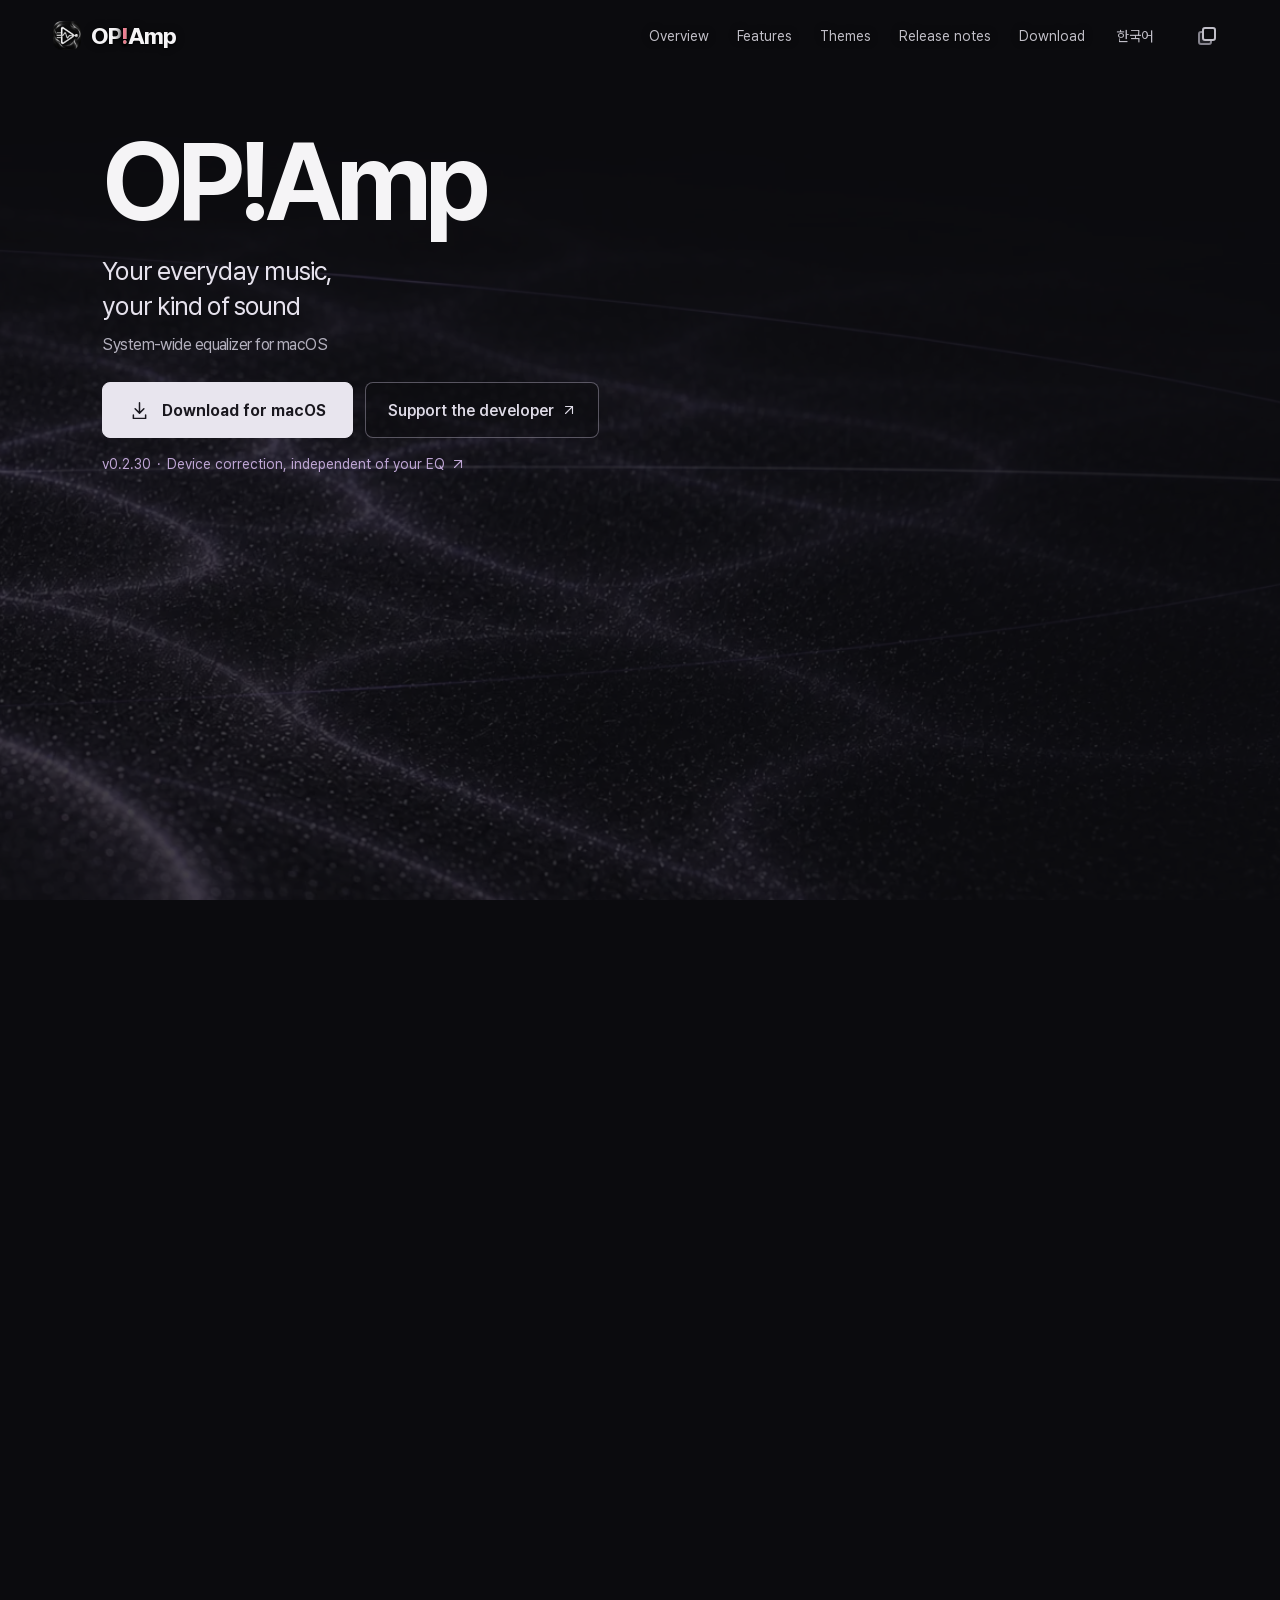
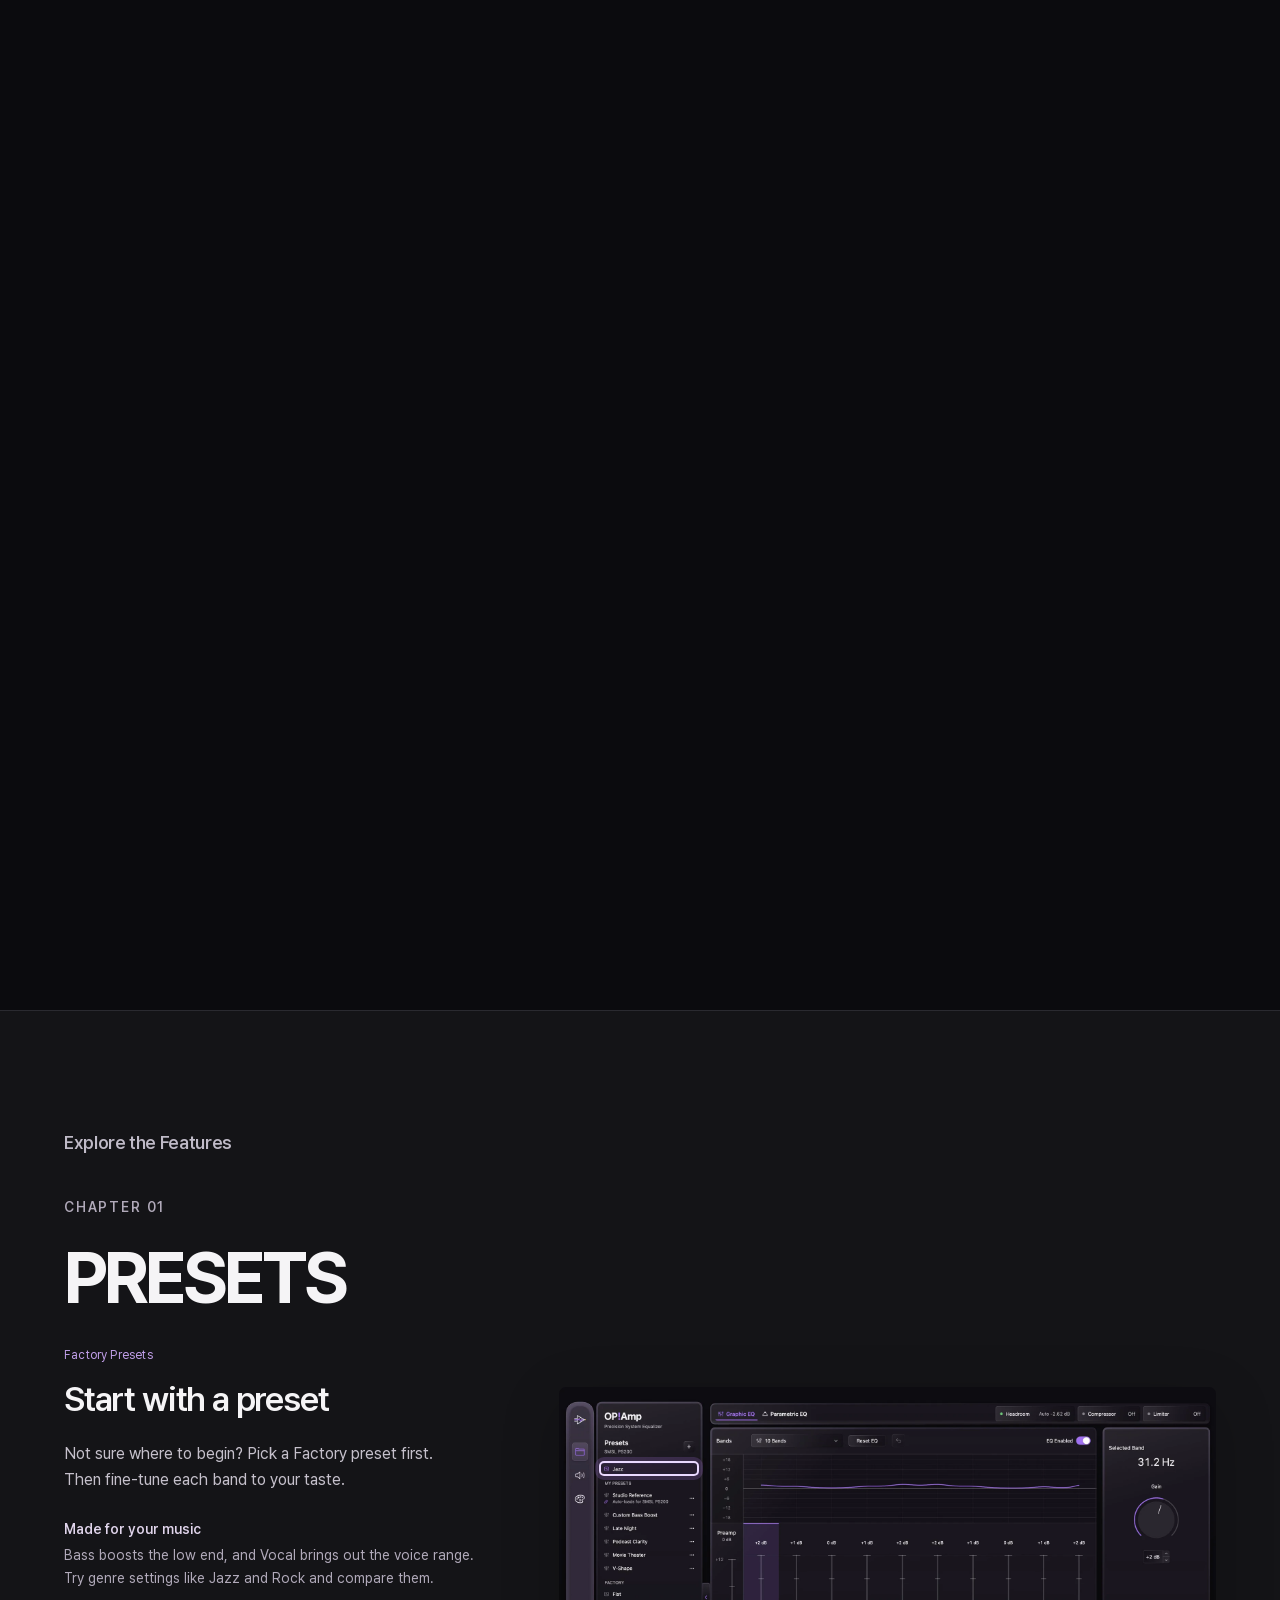
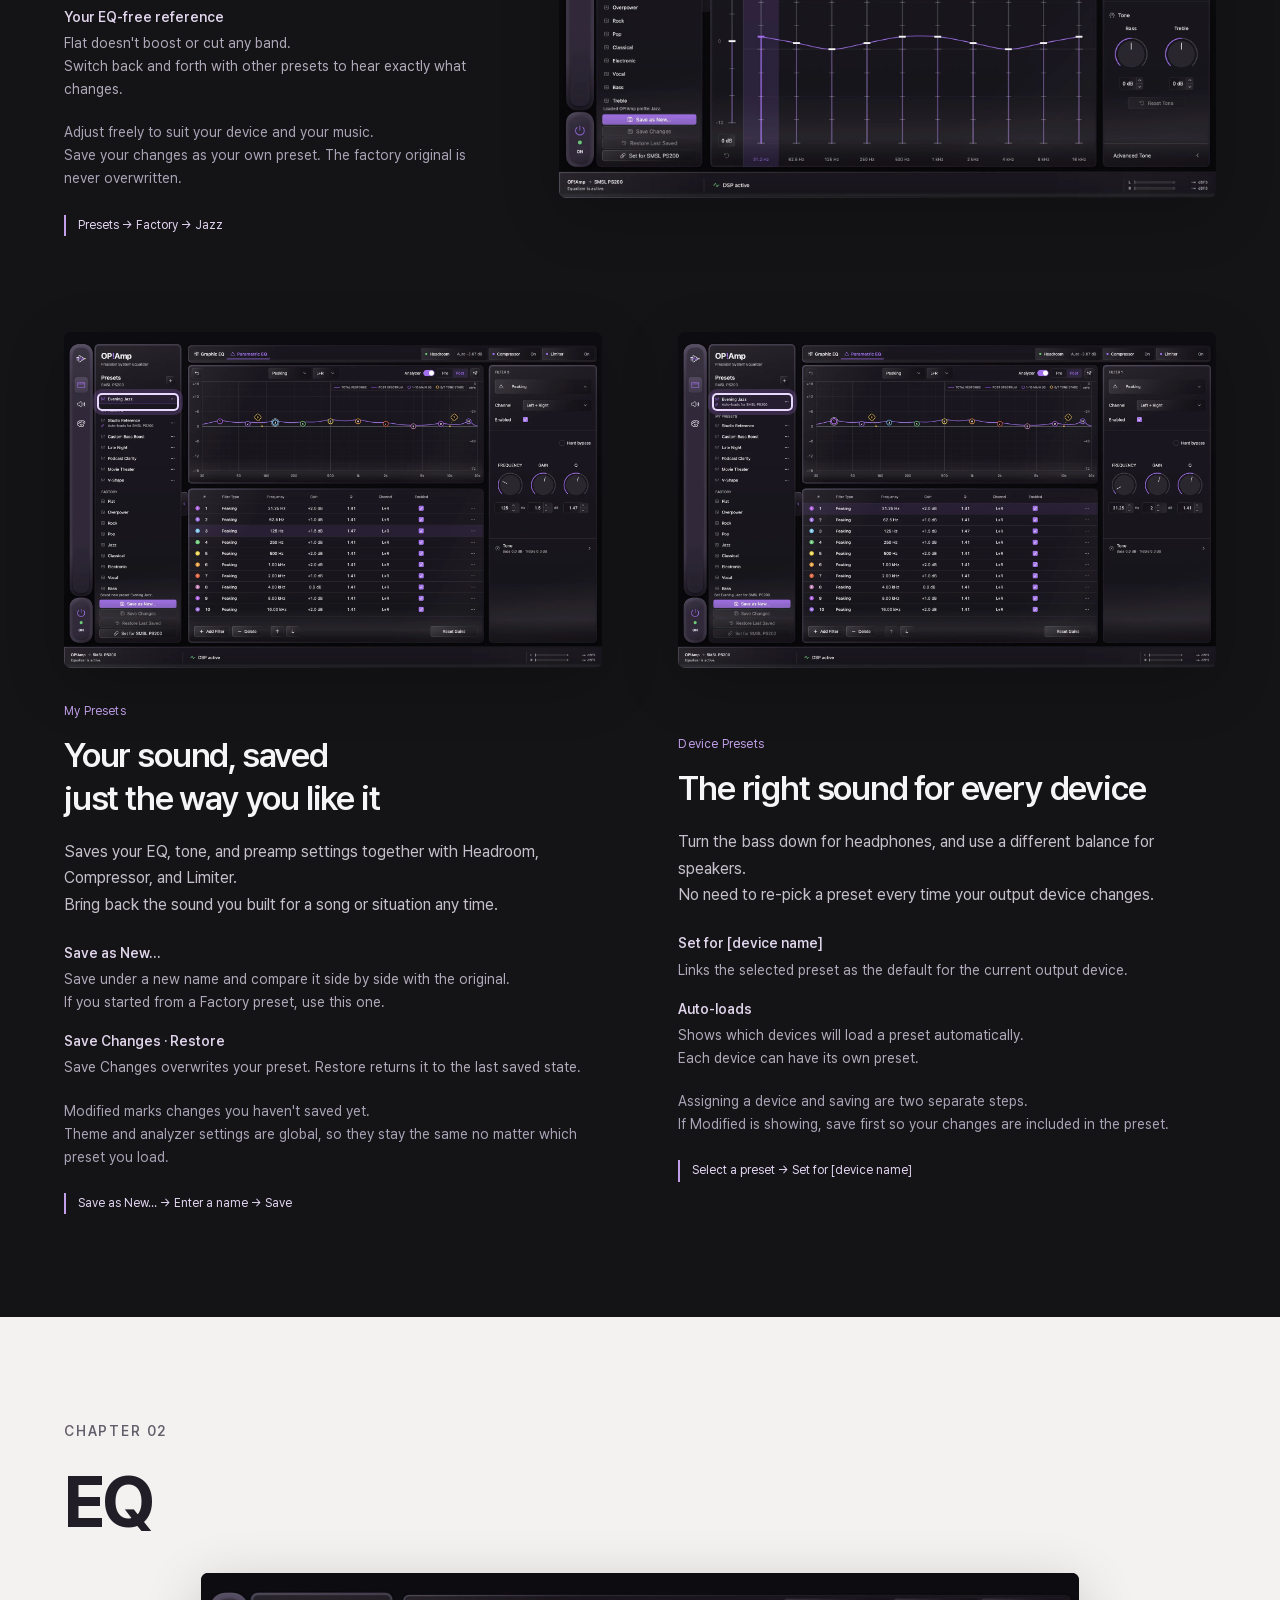
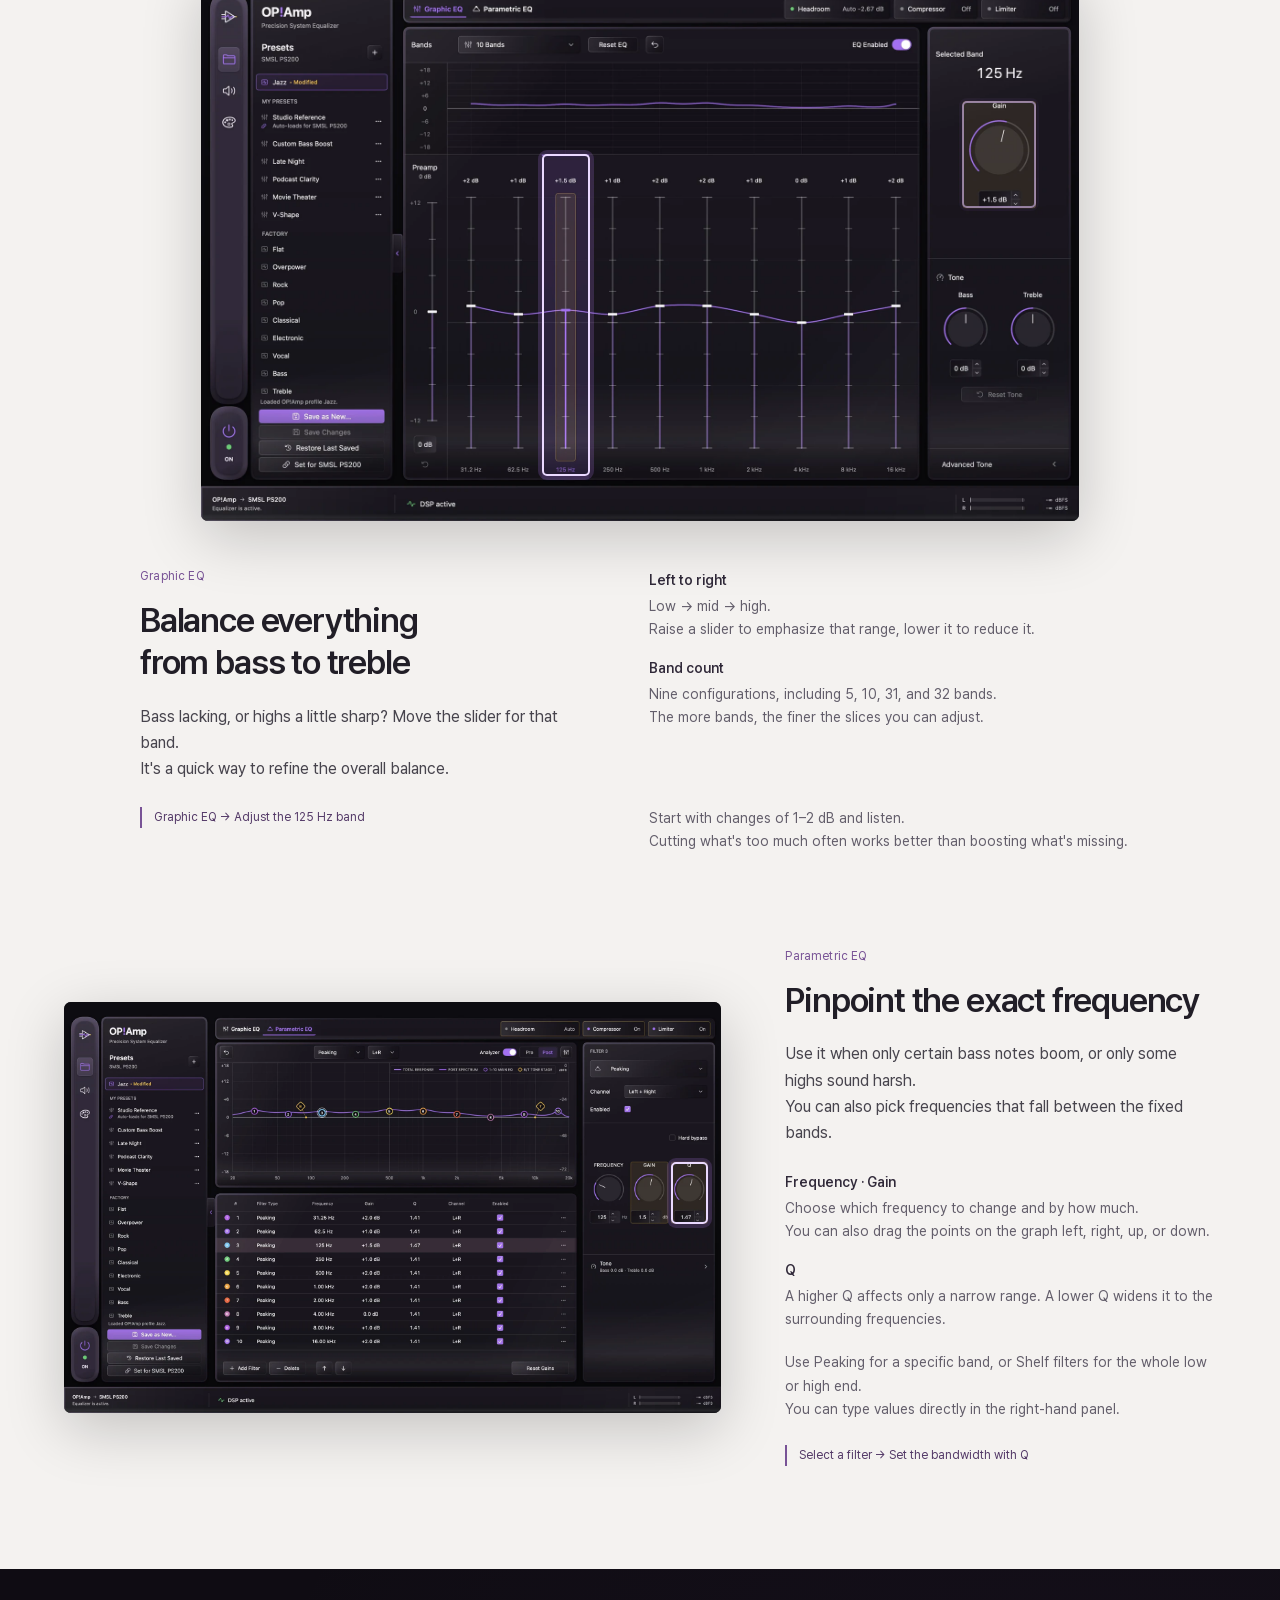
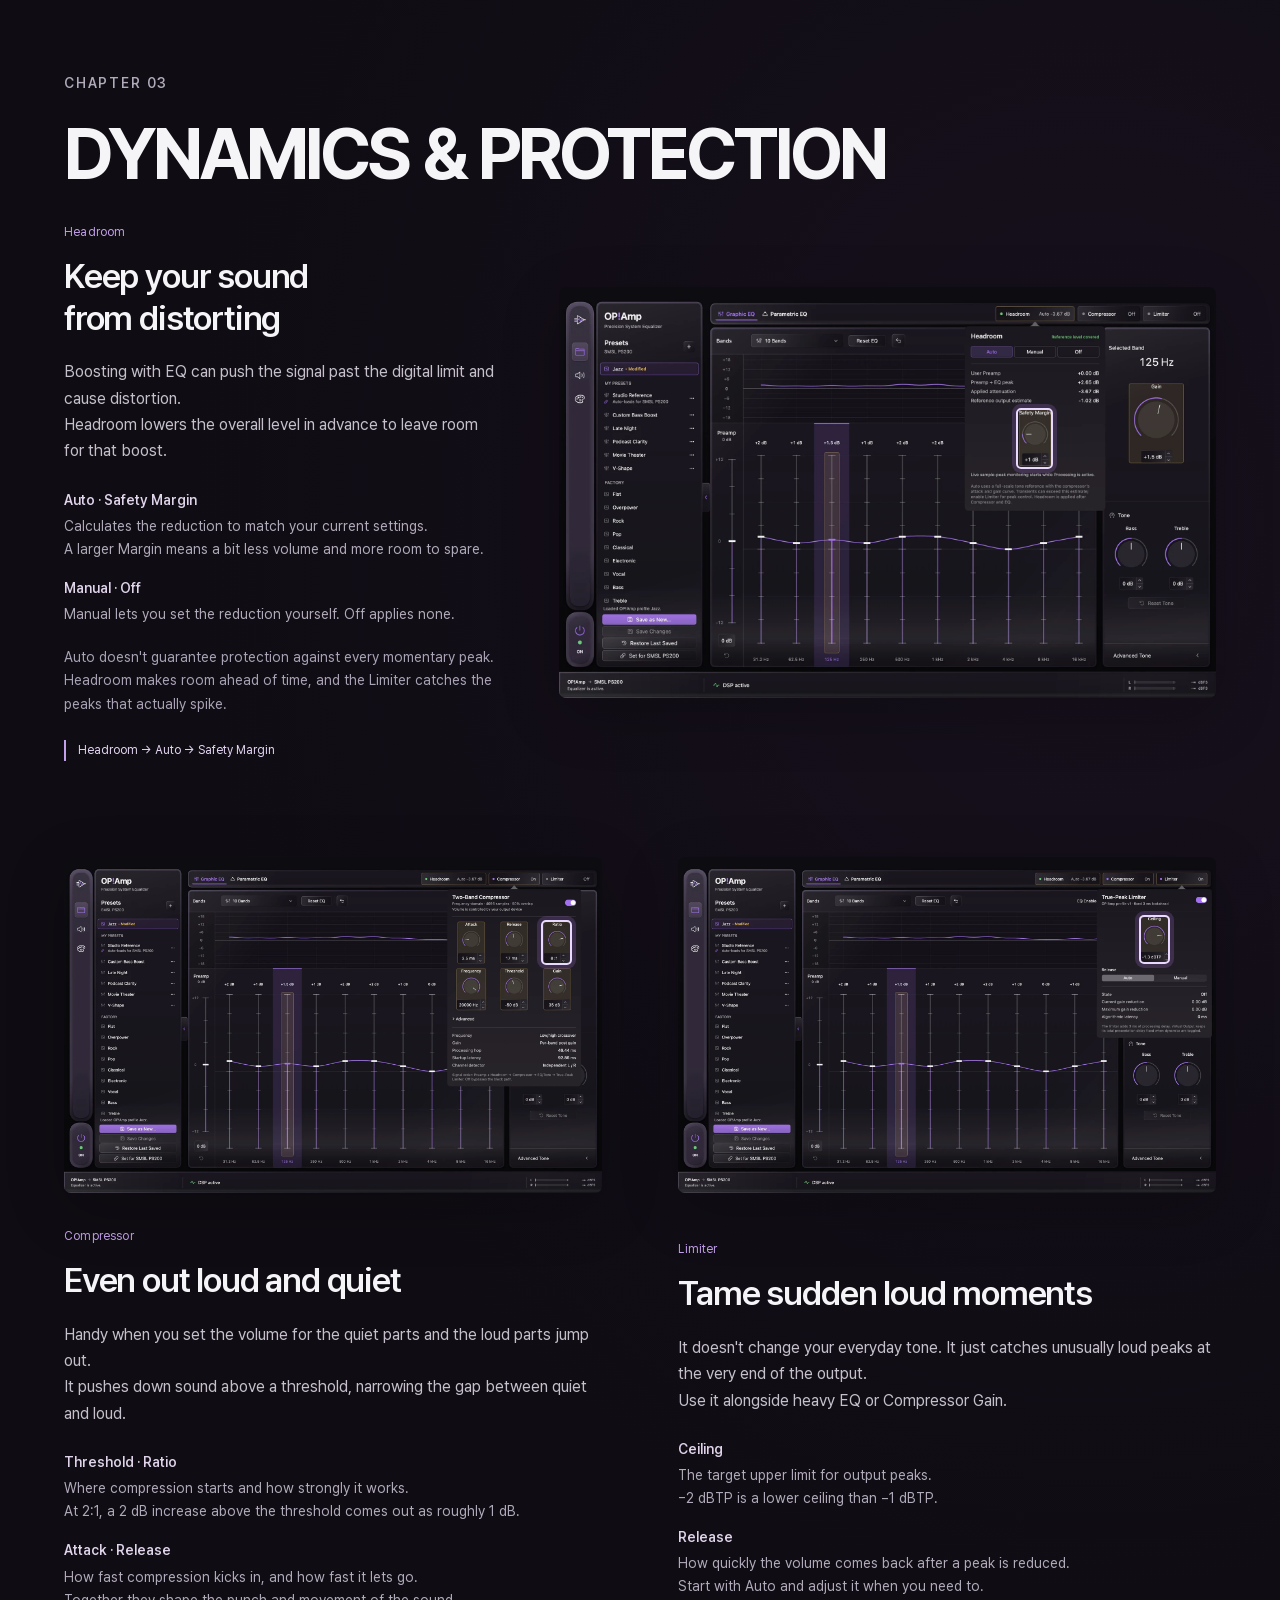
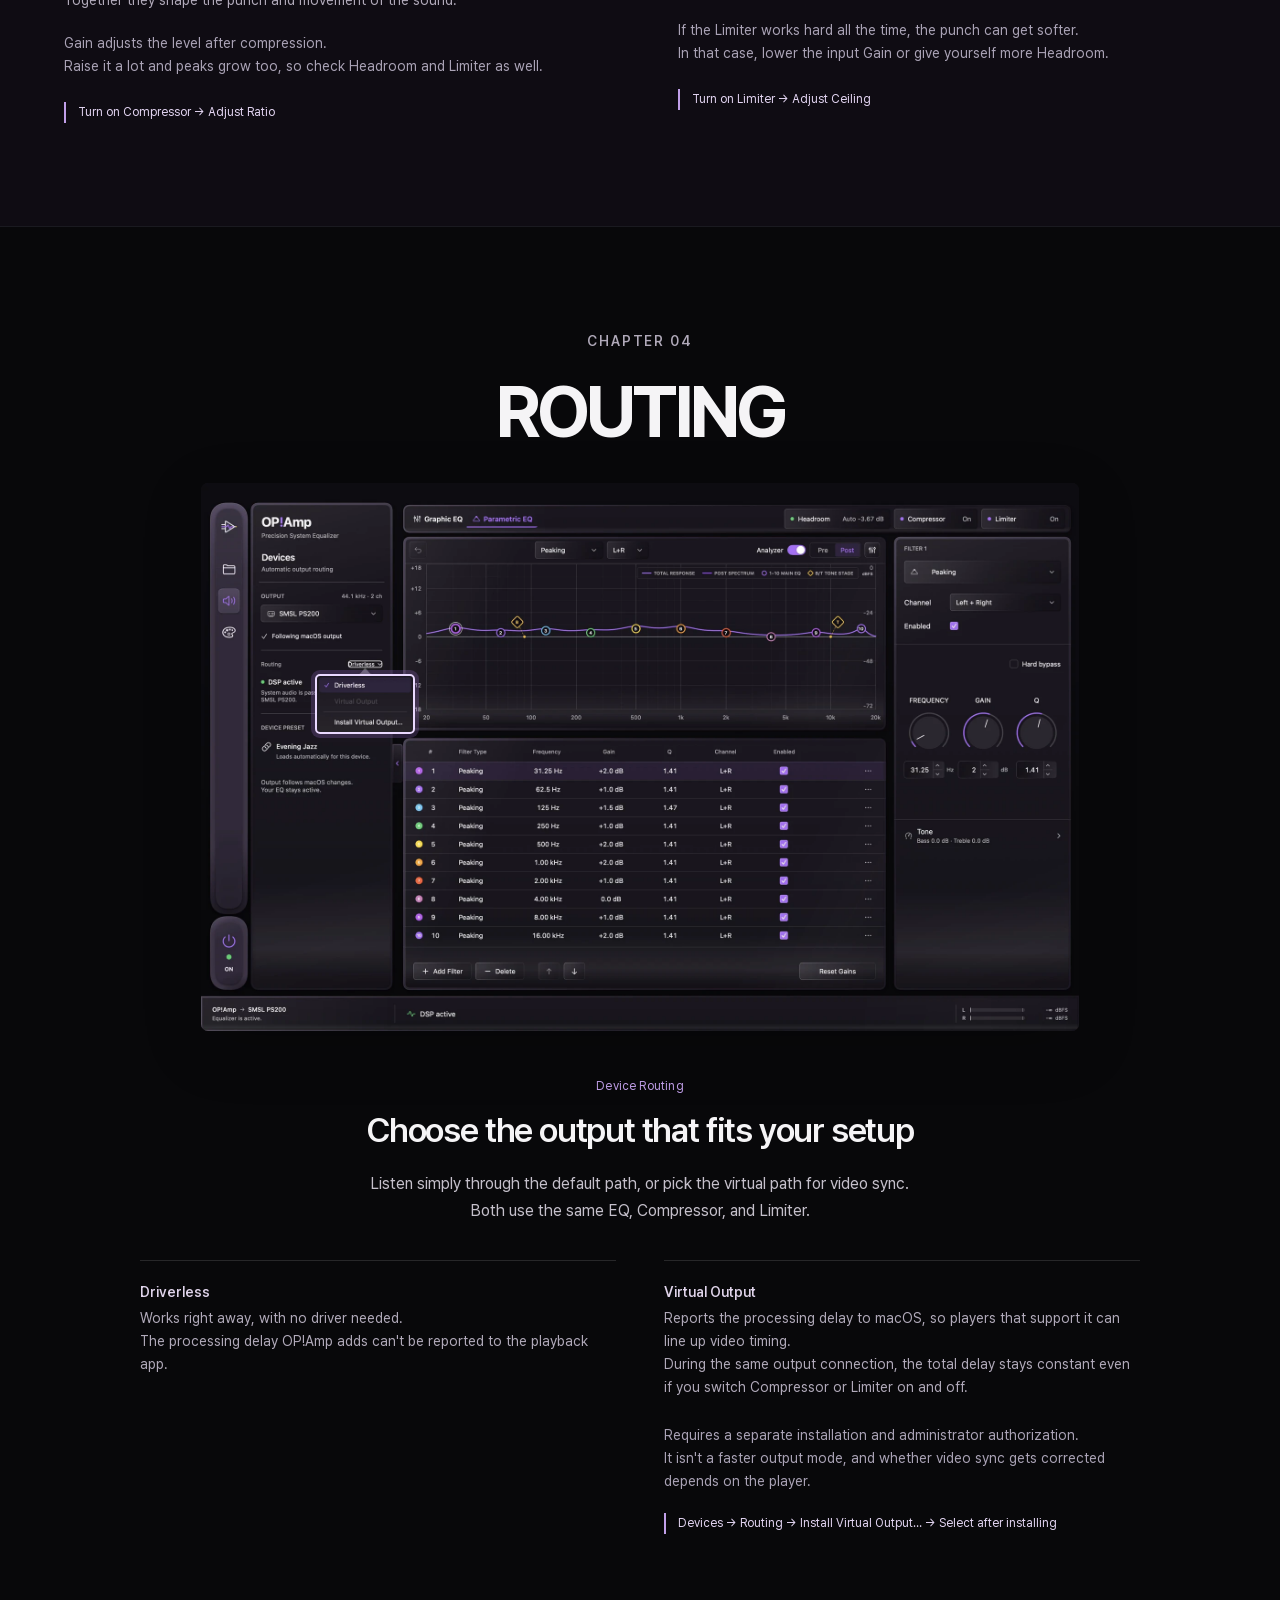
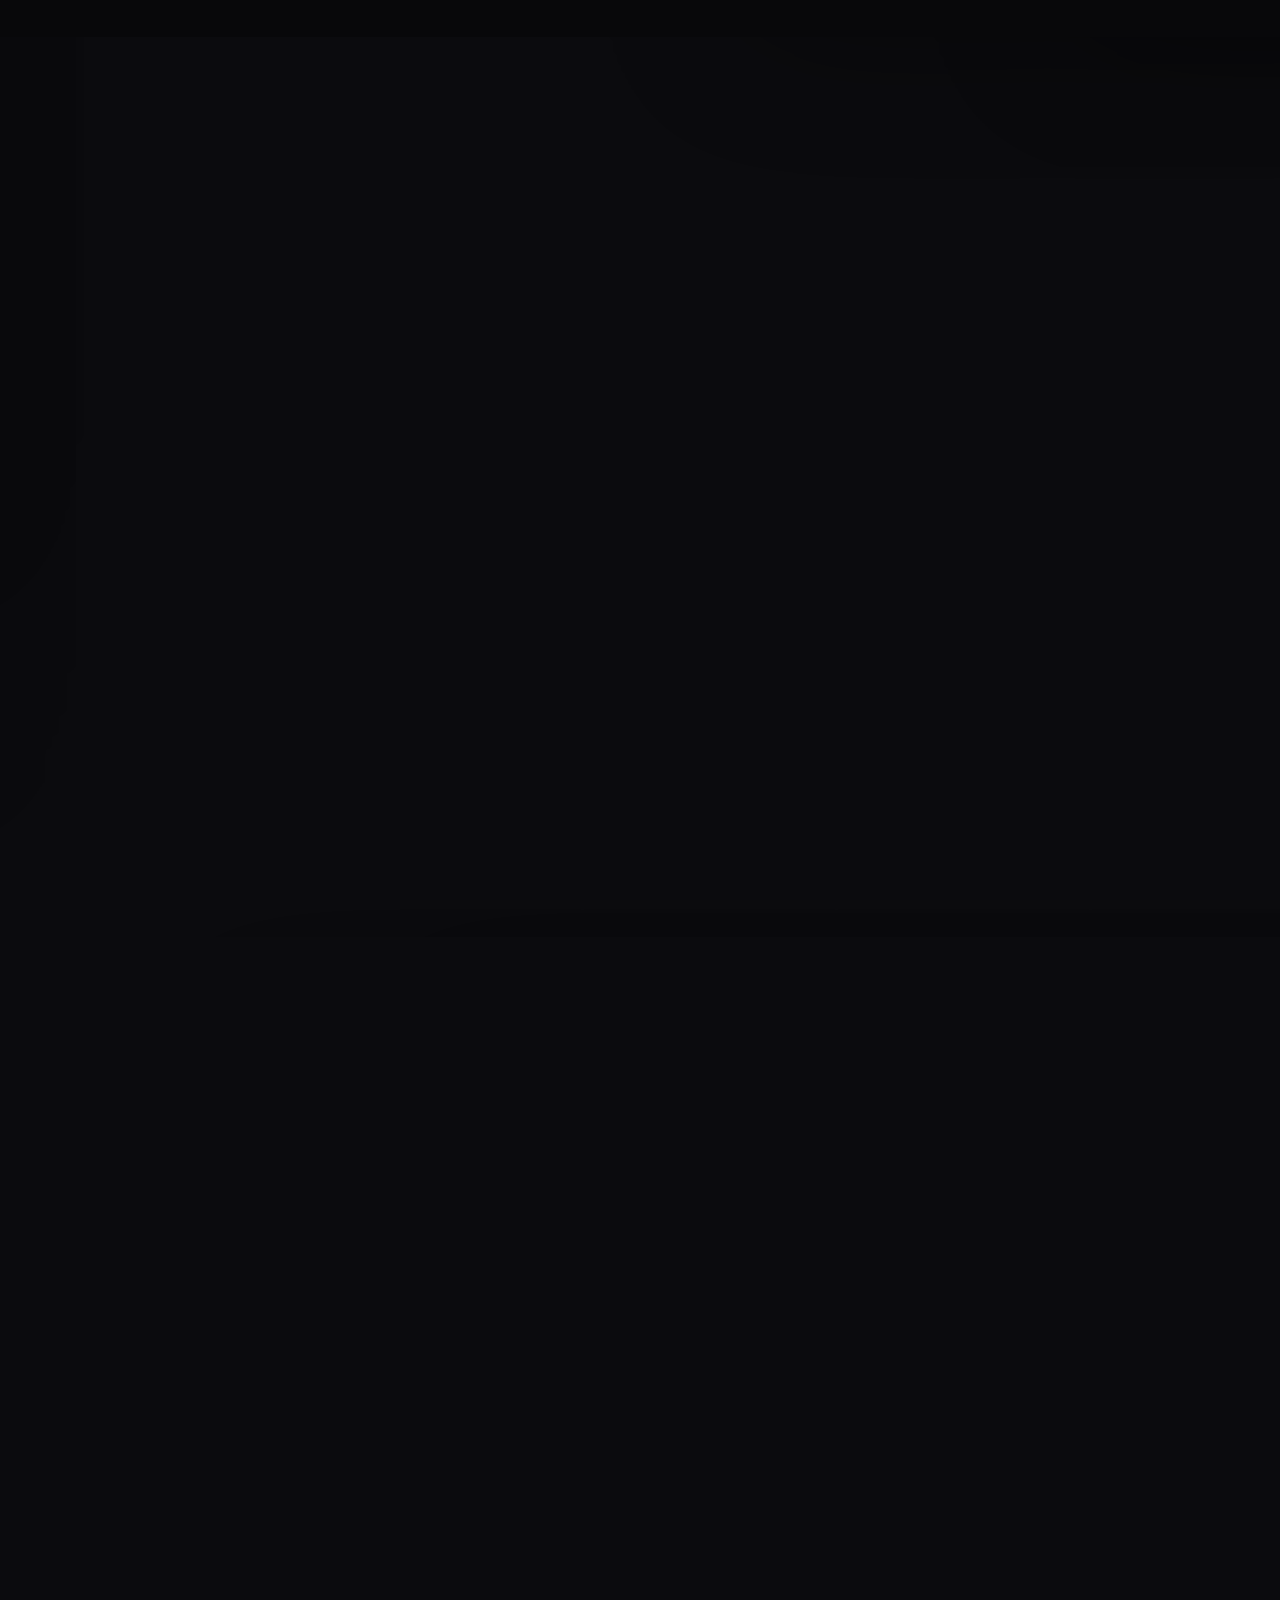
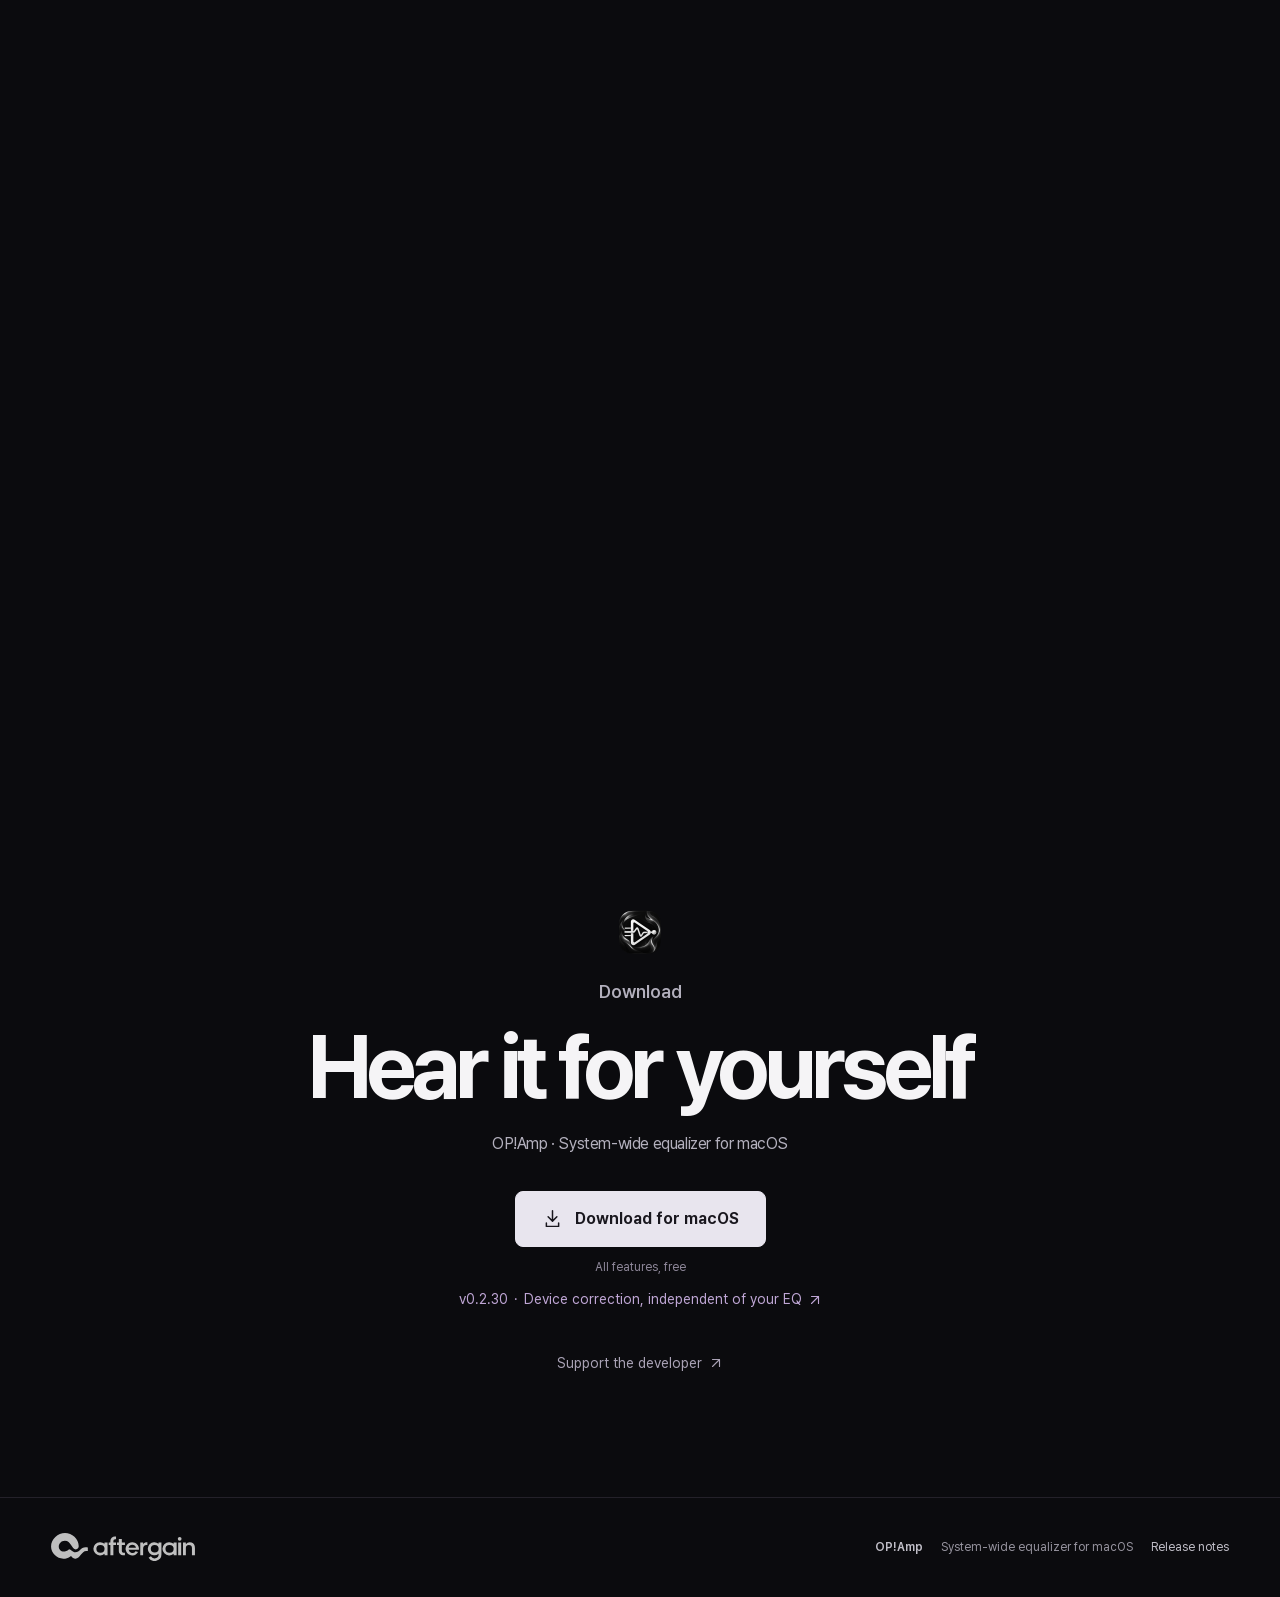
==== commit 80f77c4c: "release: prepare 0.2.30 landing and release notes" ====
--- a/index.html
+++ b/index.html
@@ -7,7 +7,7 @@
     <link rel="canonical" href="https://opamp.giveit2.me/" />
     <meta name="theme-color" content="#0b0b0e" />
     <title>OP!Amp — macOS용 시스템 이퀄라이저</title>
-    <script type="module" crossorigin src="/assets/landing-prJbgsv0.js"></script>
+    <script type="module" crossorigin src="/assets/landing-_AU0p4fn.js"></script>
     <link rel="modulepreload" crossorigin href="/assets/styles-qI1LVKTk.js">
     <link rel="stylesheet" crossorigin href="/assets/styles-D0OINSnW.css">
     <link rel="stylesheet" crossorigin href="/assets/landing-BhZ1rPOx.css">
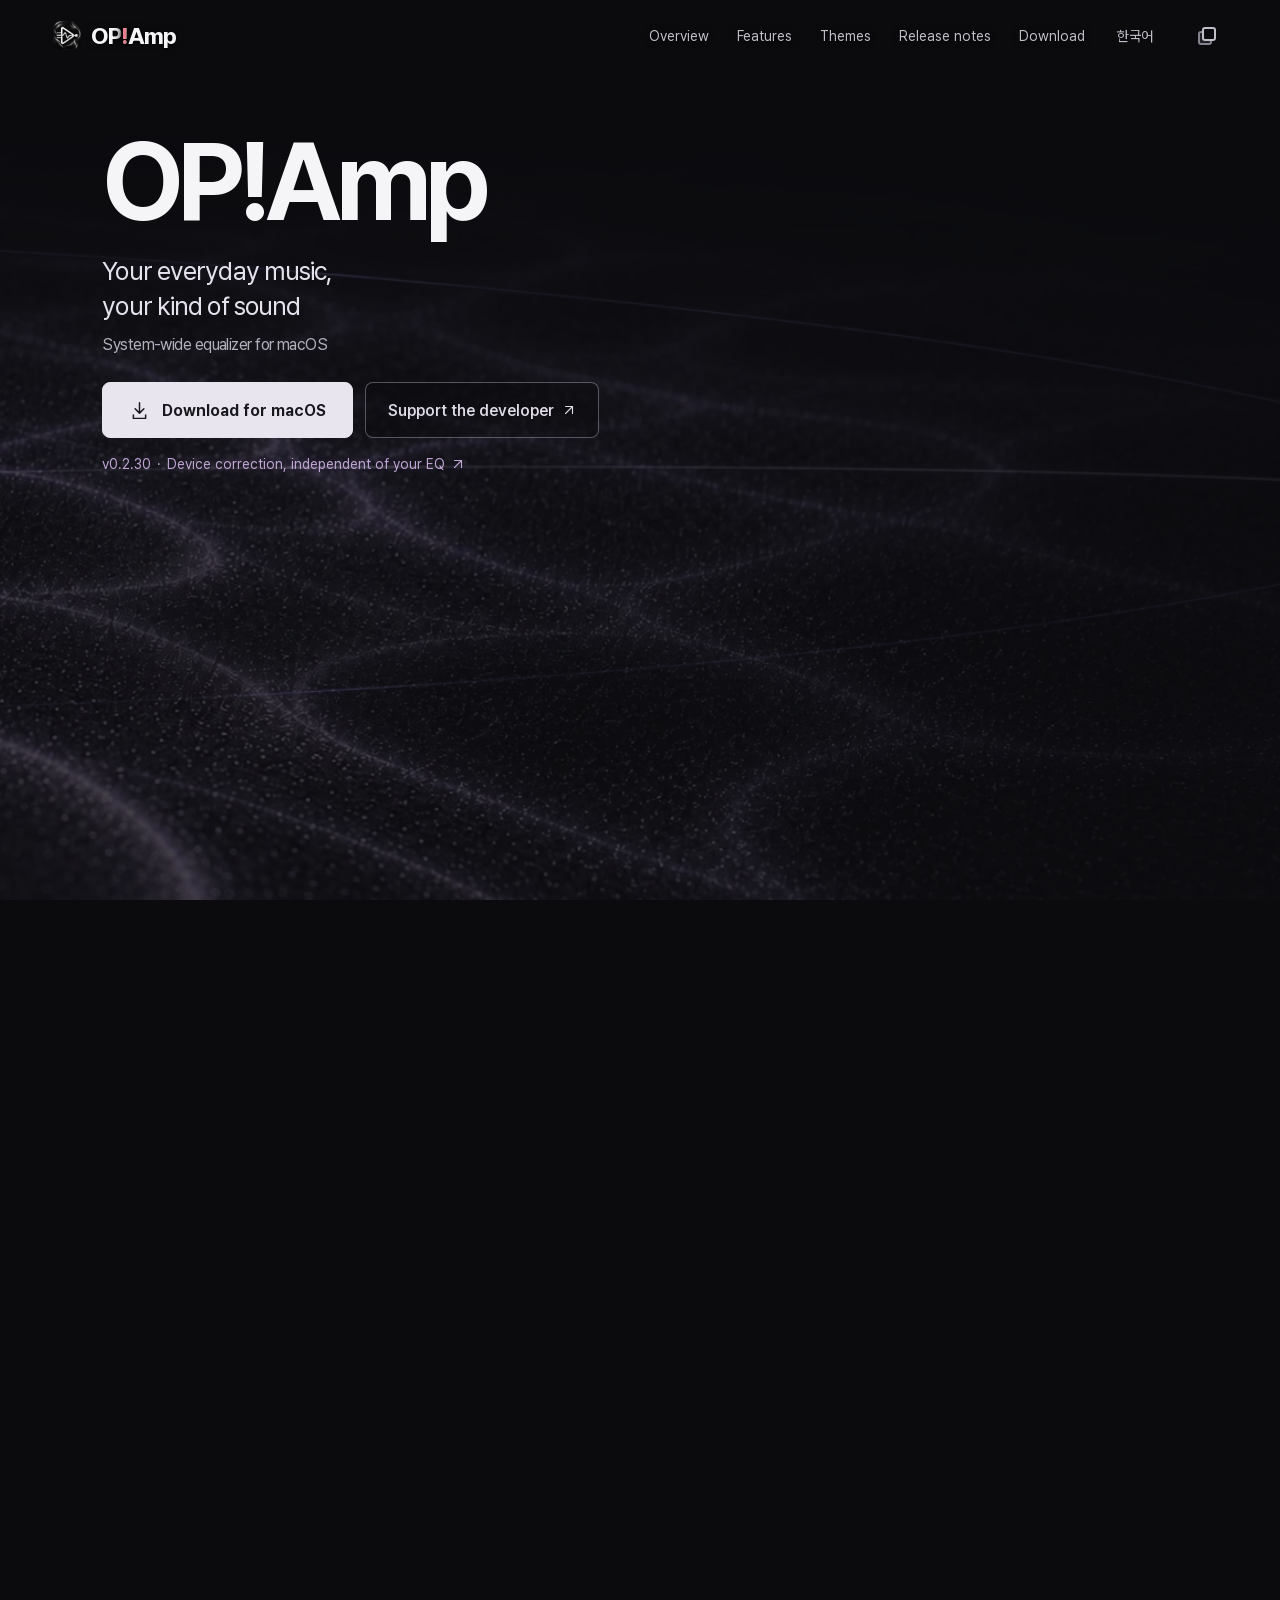
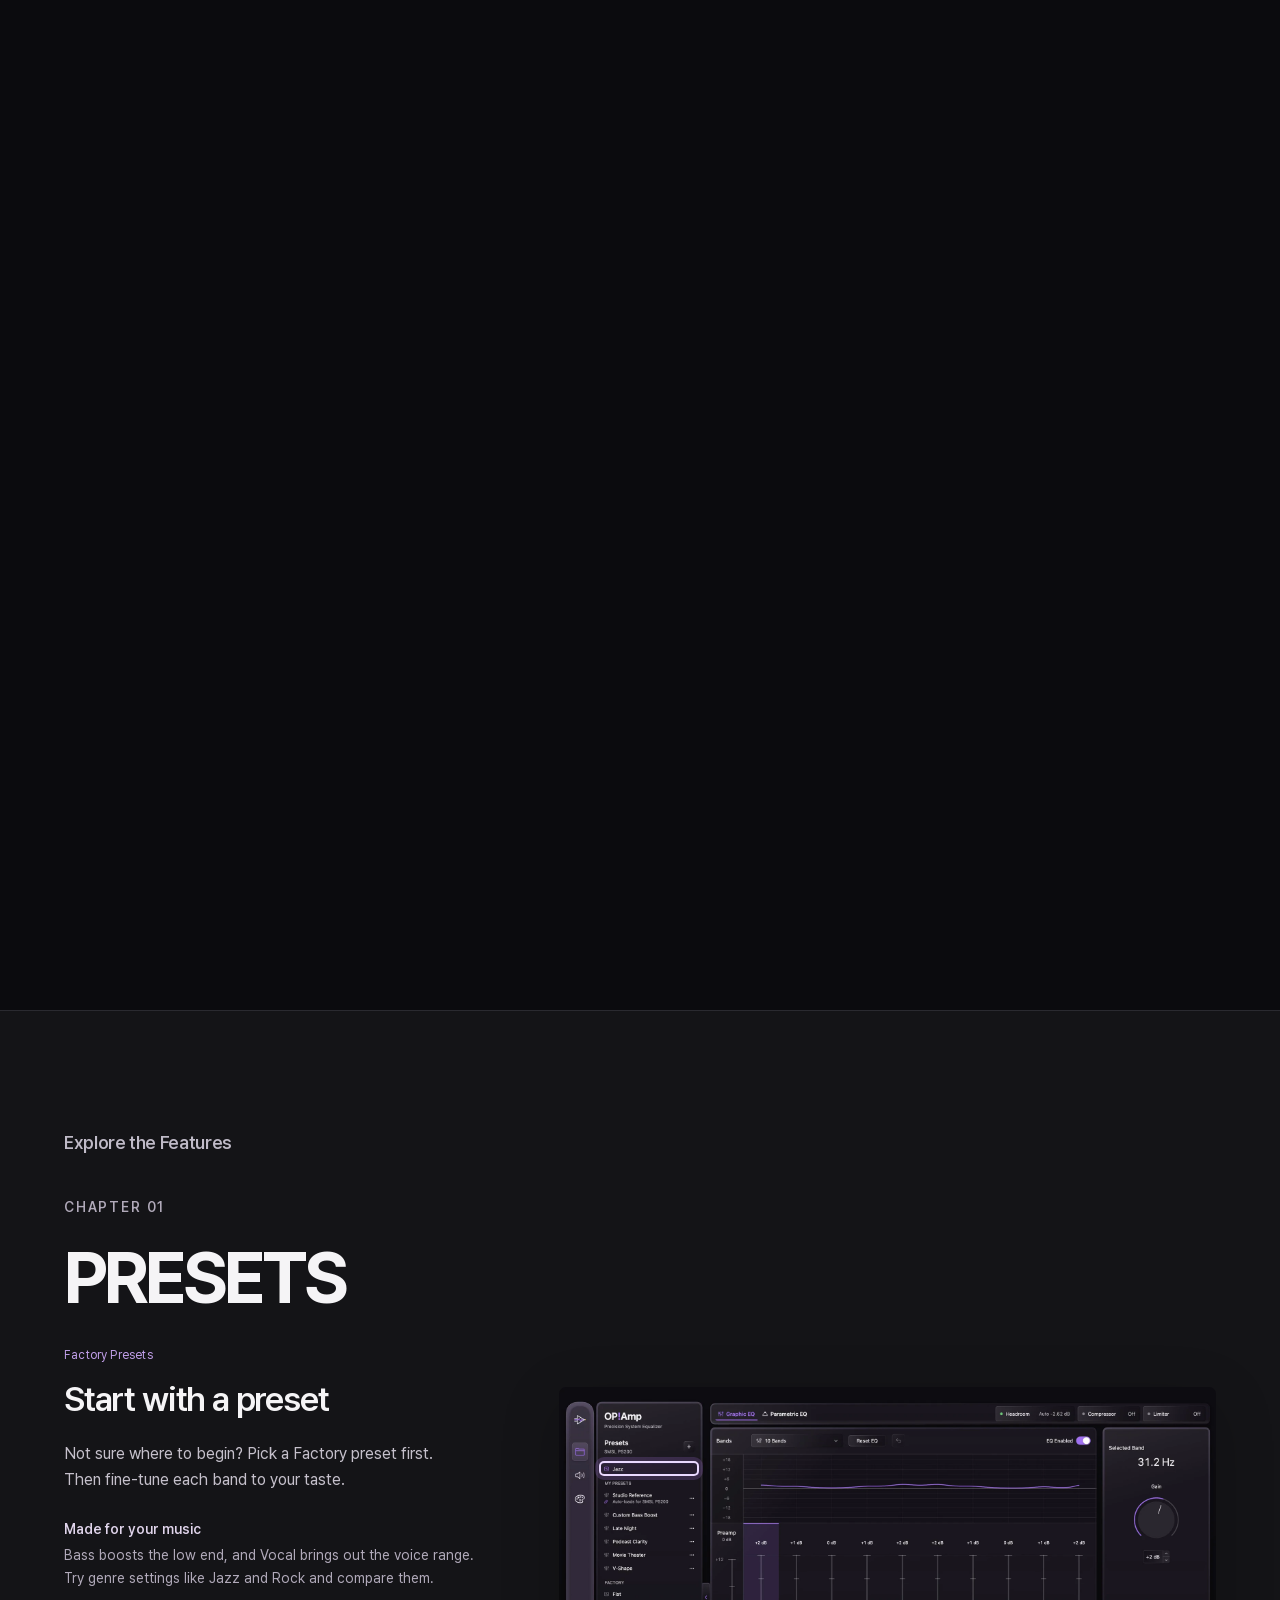
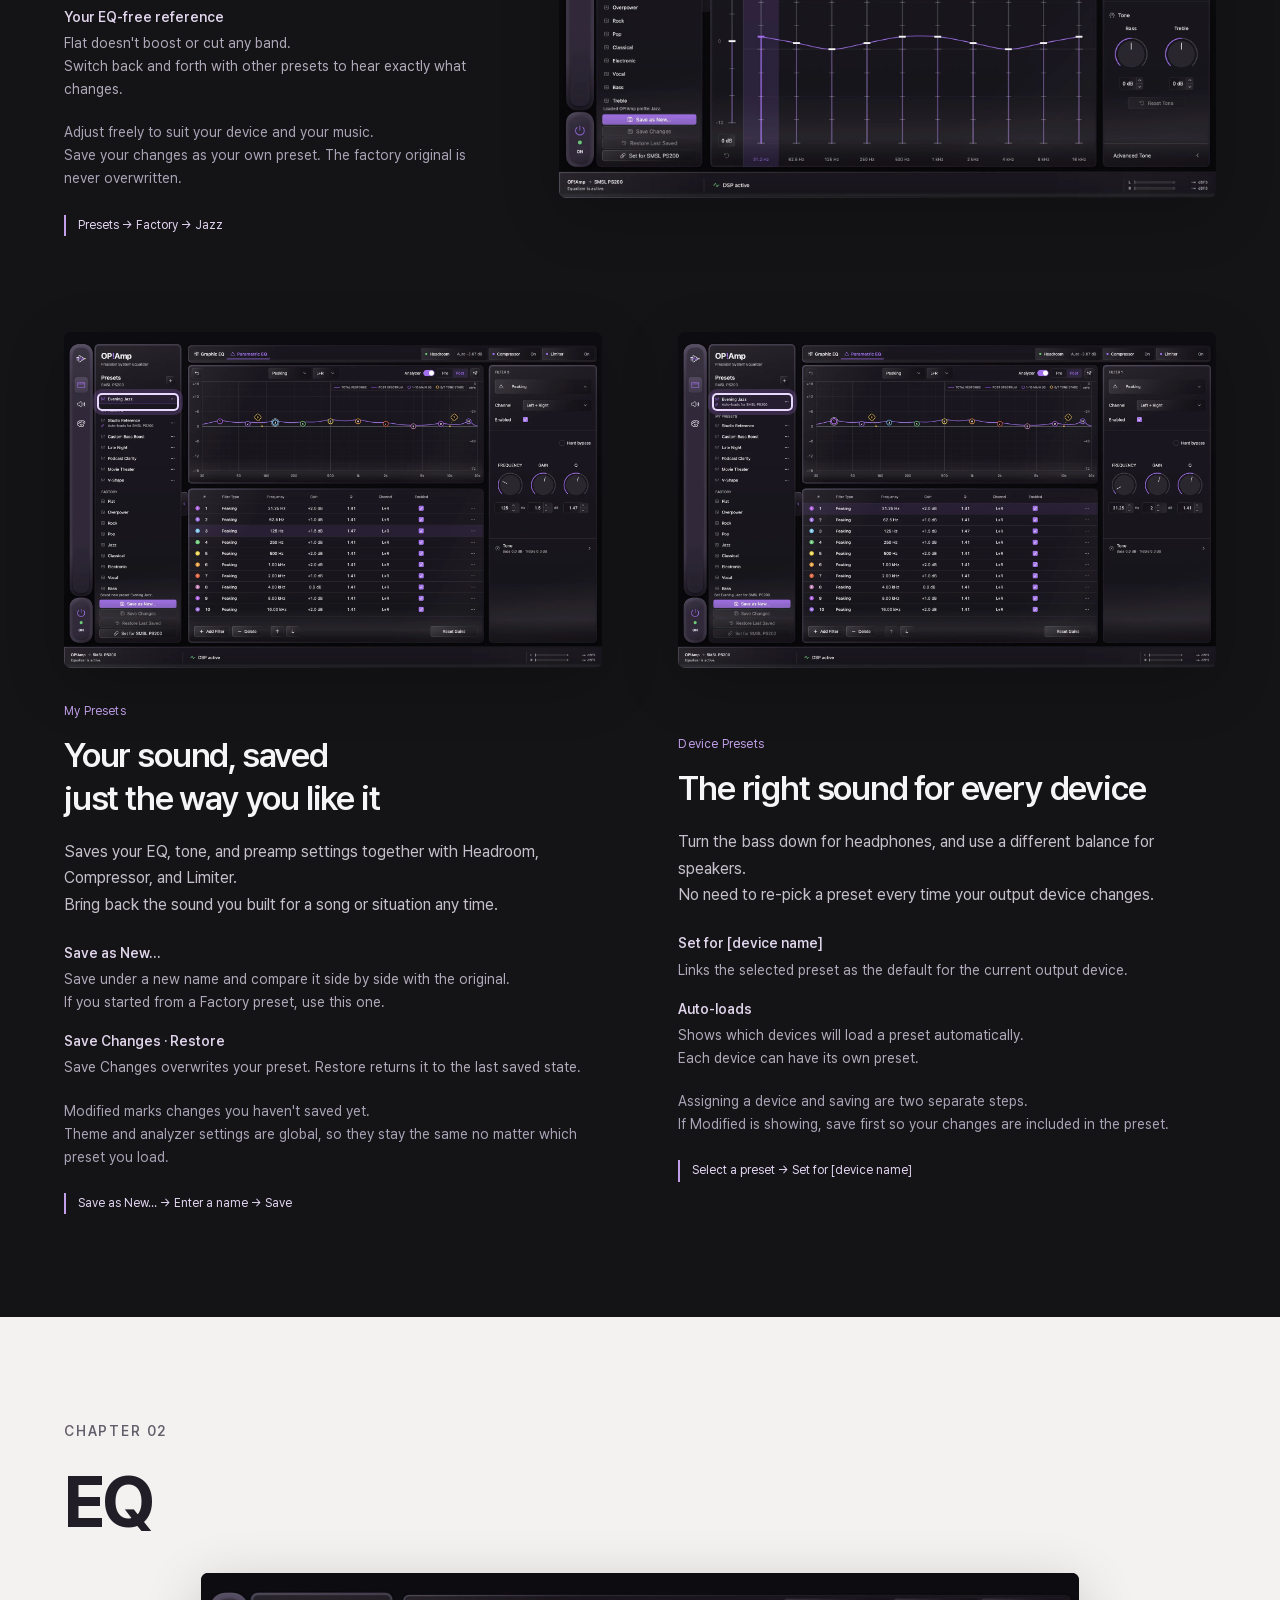
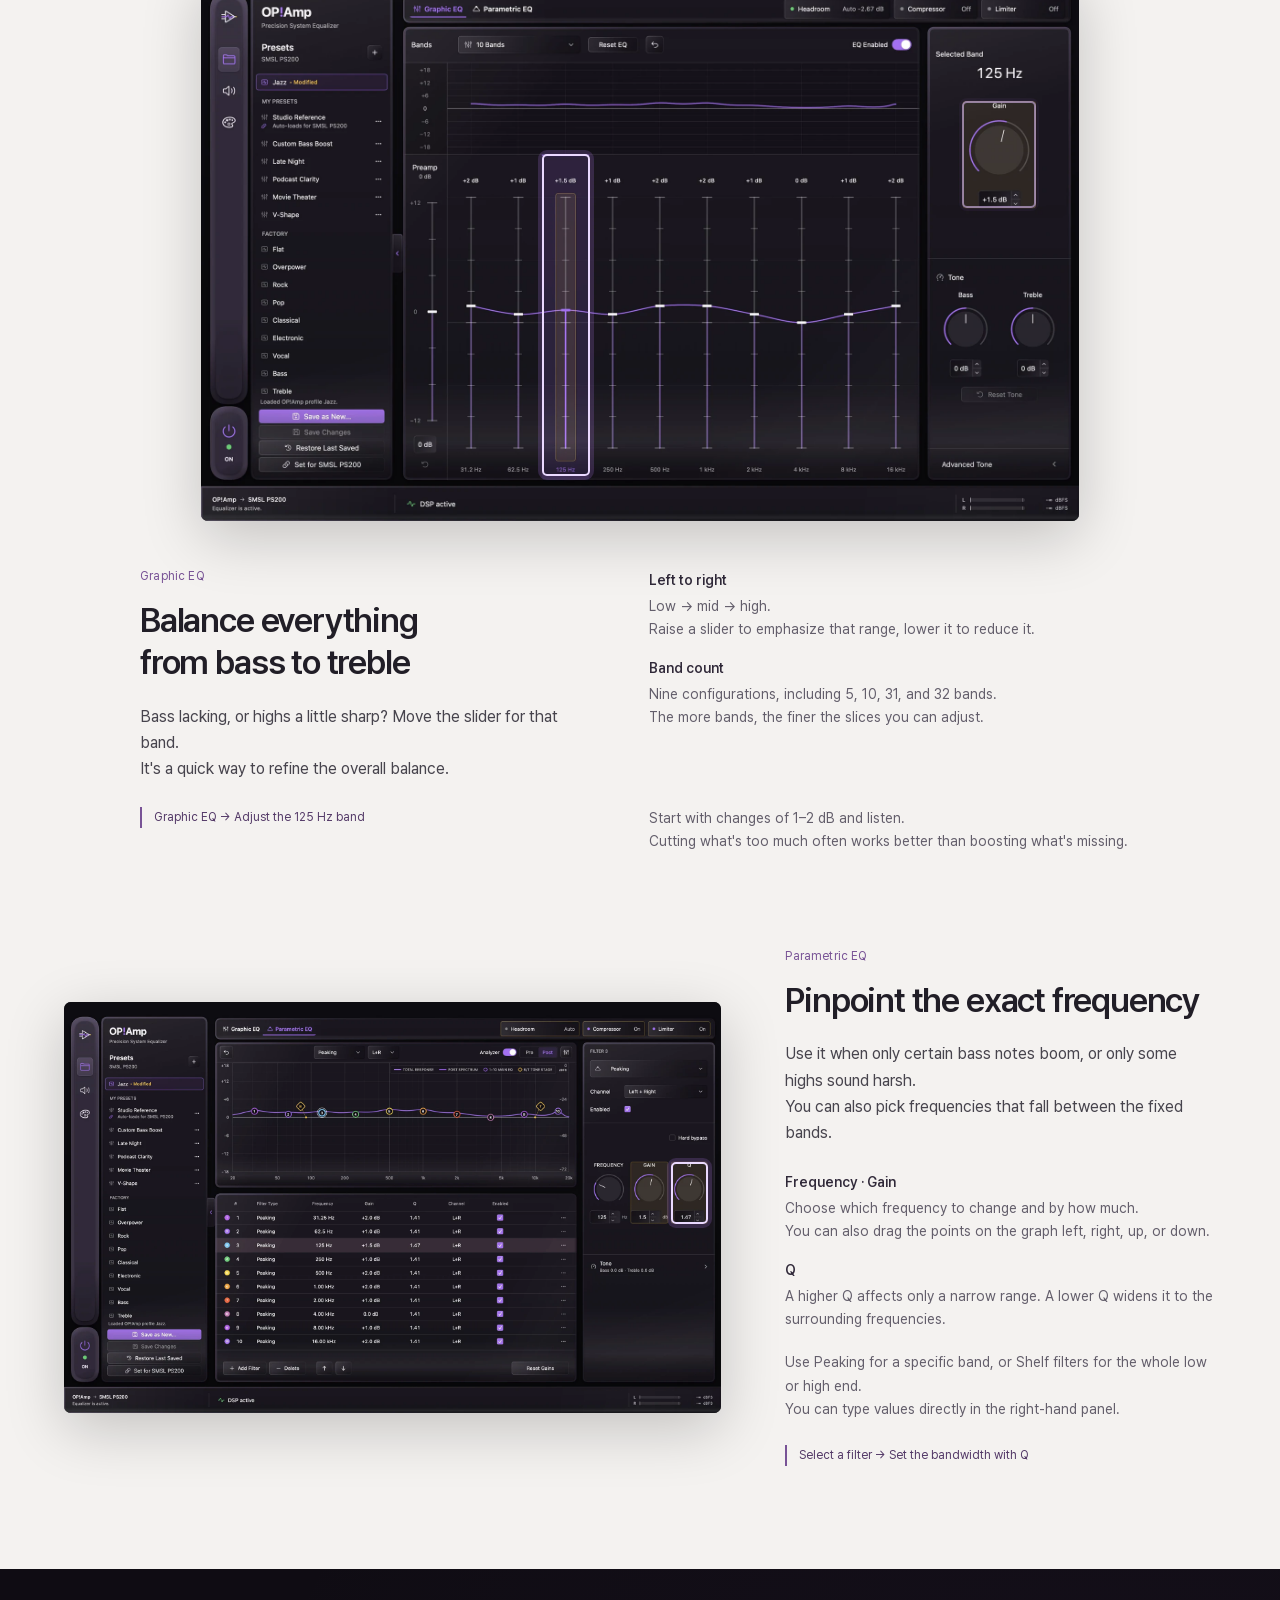
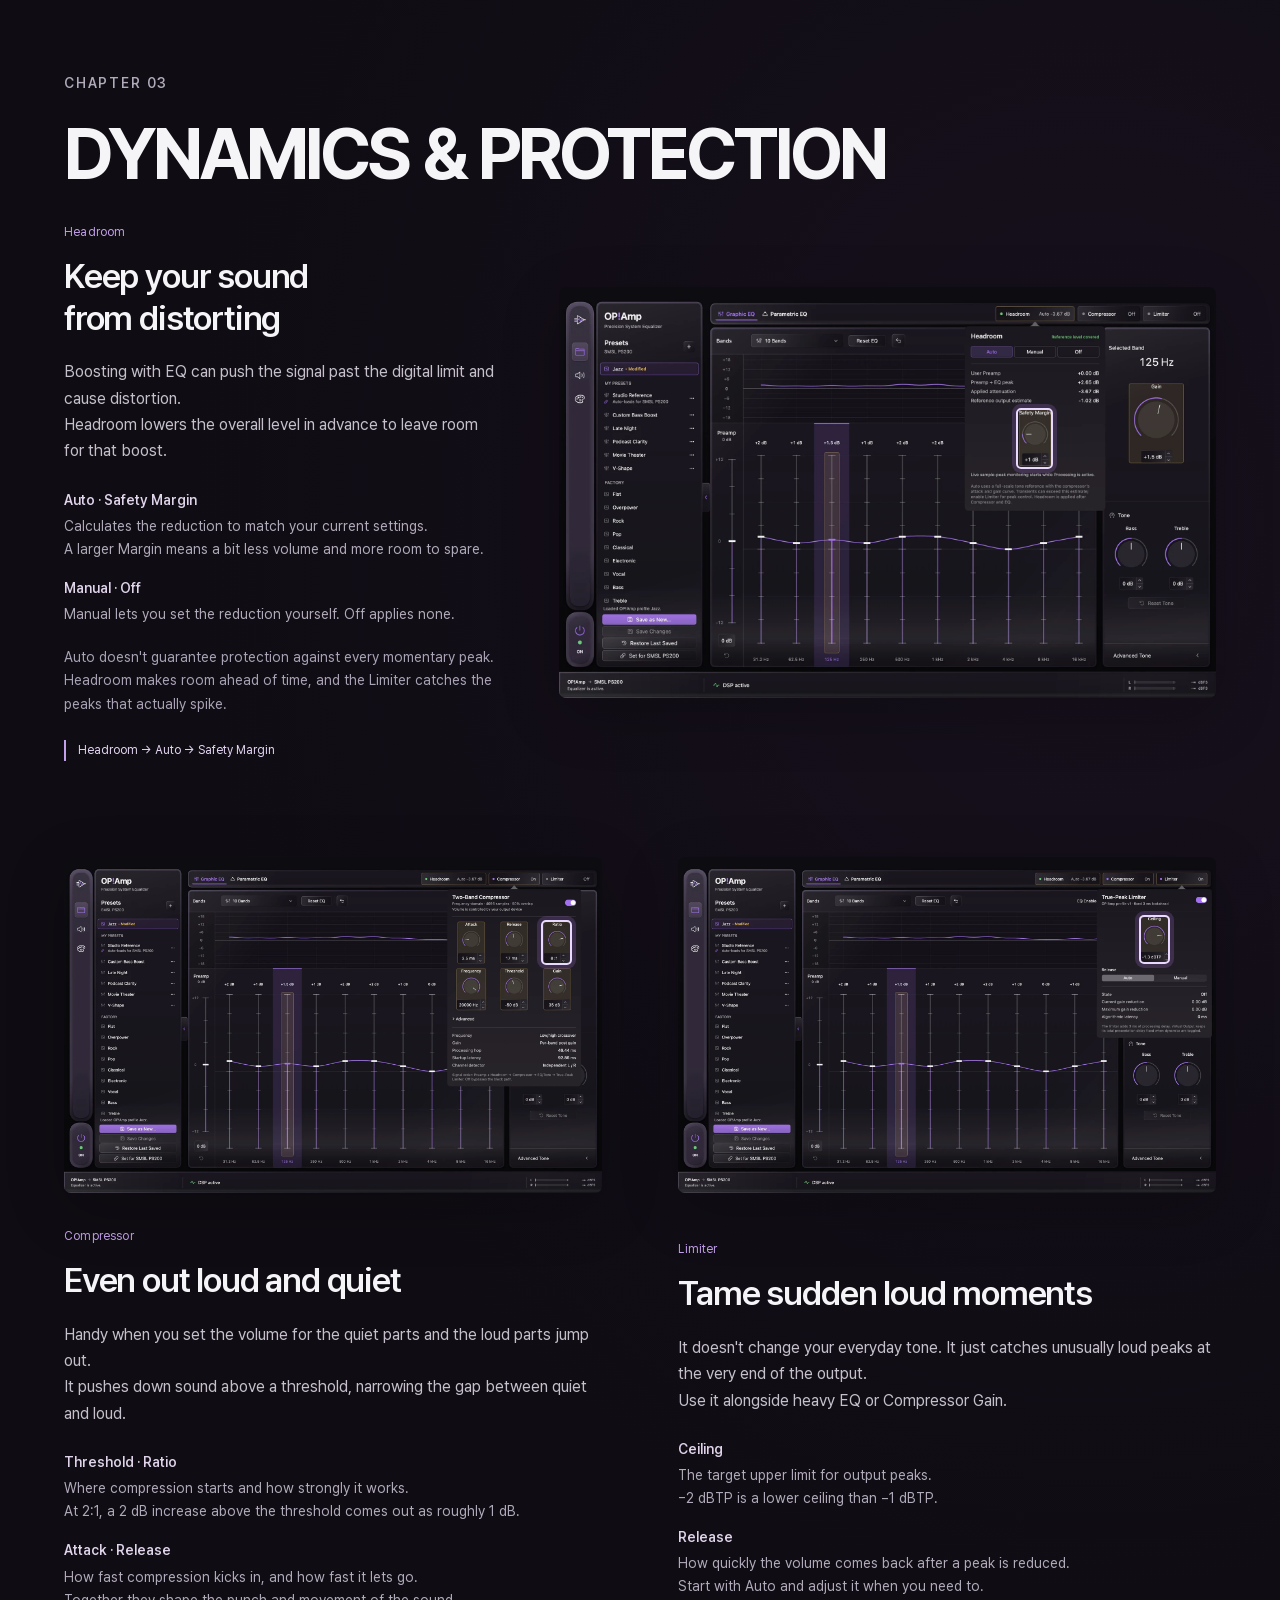
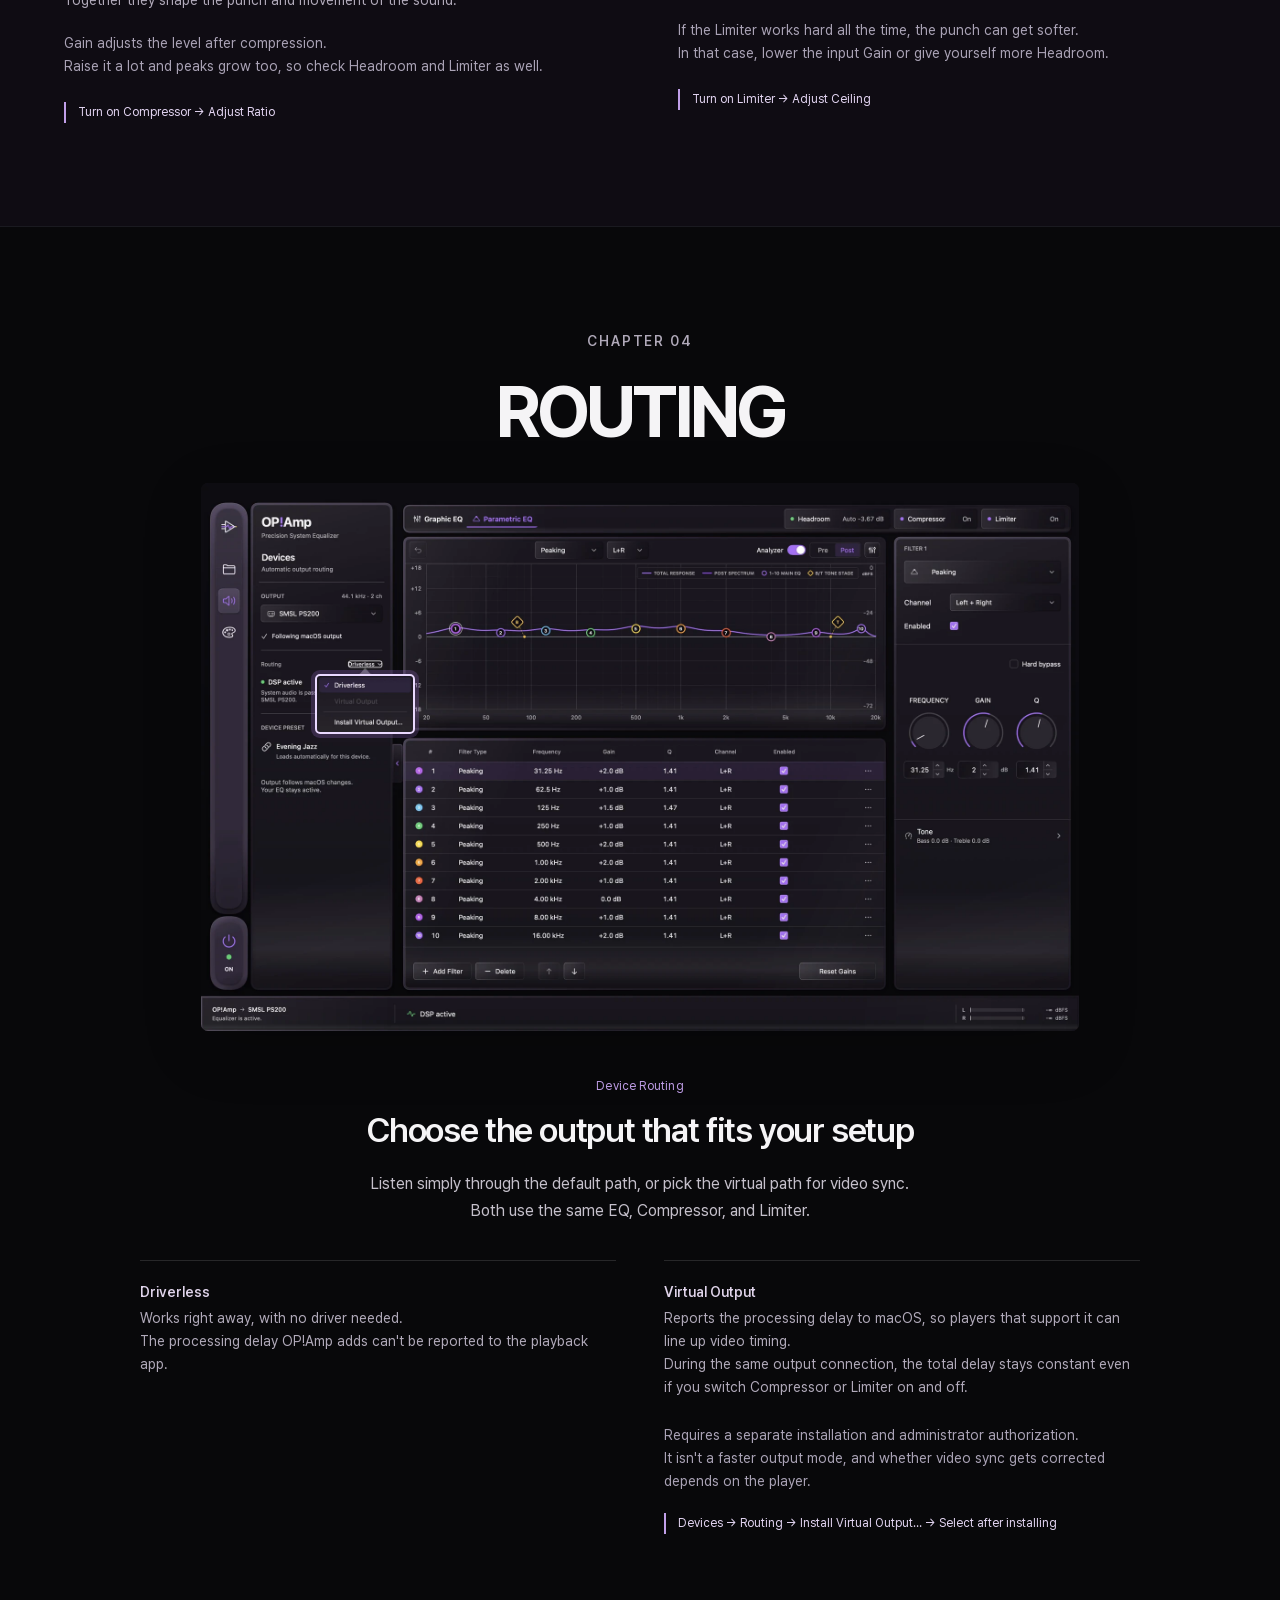
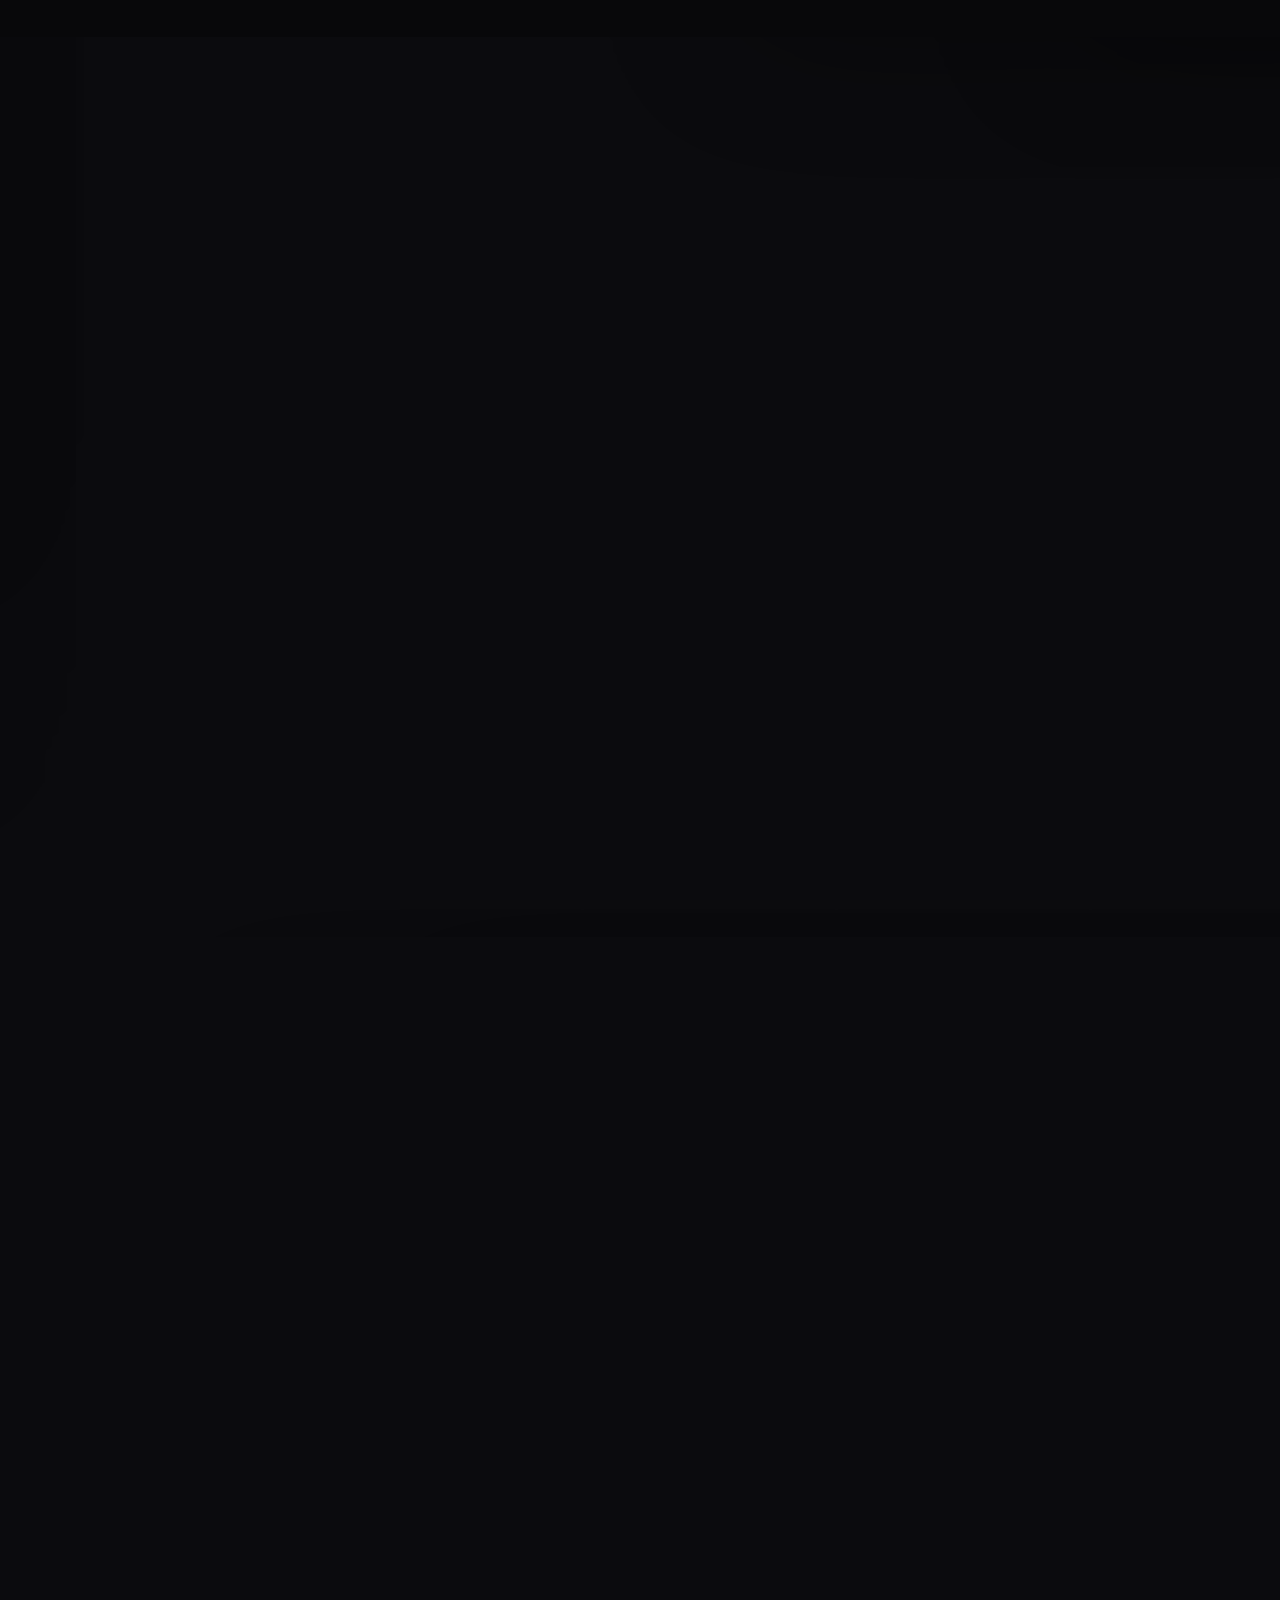
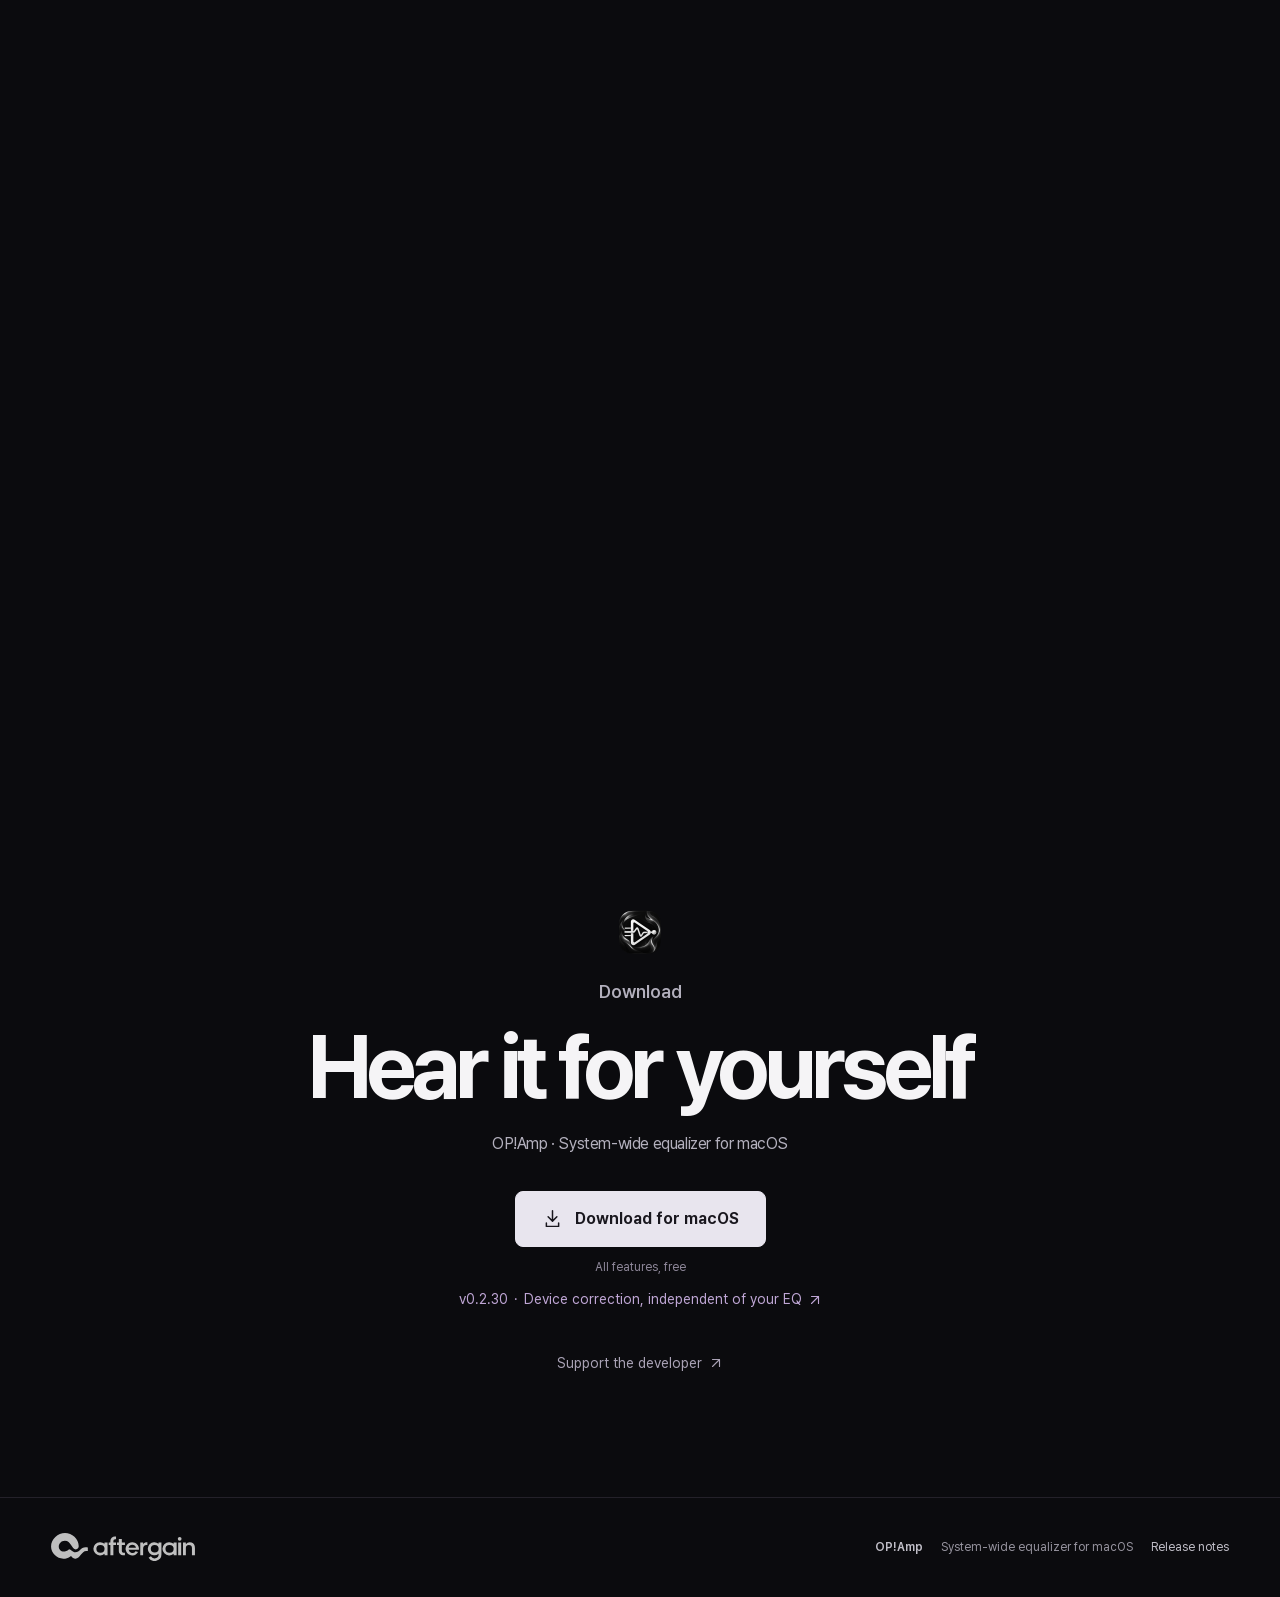
==== commit 18668a46: "release: publish 0.2.30 notes and signed update feed" ====
--- a/index.html
+++ b/index.html
@@ -7,7 +7,7 @@
     <link rel="canonical" href="https://opamp.giveit2.me/" />
     <meta name="theme-color" content="#0b0b0e" />
     <title>OP!Amp — macOS용 시스템 이퀄라이저</title>
-    <script type="module" crossorigin src="/assets/landing-_AU0p4fn.js"></script>
+    <script type="module" crossorigin src="/assets/landing-_hZEAGEU.js"></script>
     <link rel="modulepreload" crossorigin href="/assets/styles-qI1LVKTk.js">
     <link rel="stylesheet" crossorigin href="/assets/styles-D0OINSnW.css">
     <link rel="stylesheet" crossorigin href="/assets/landing-BhZ1rPOx.css">
